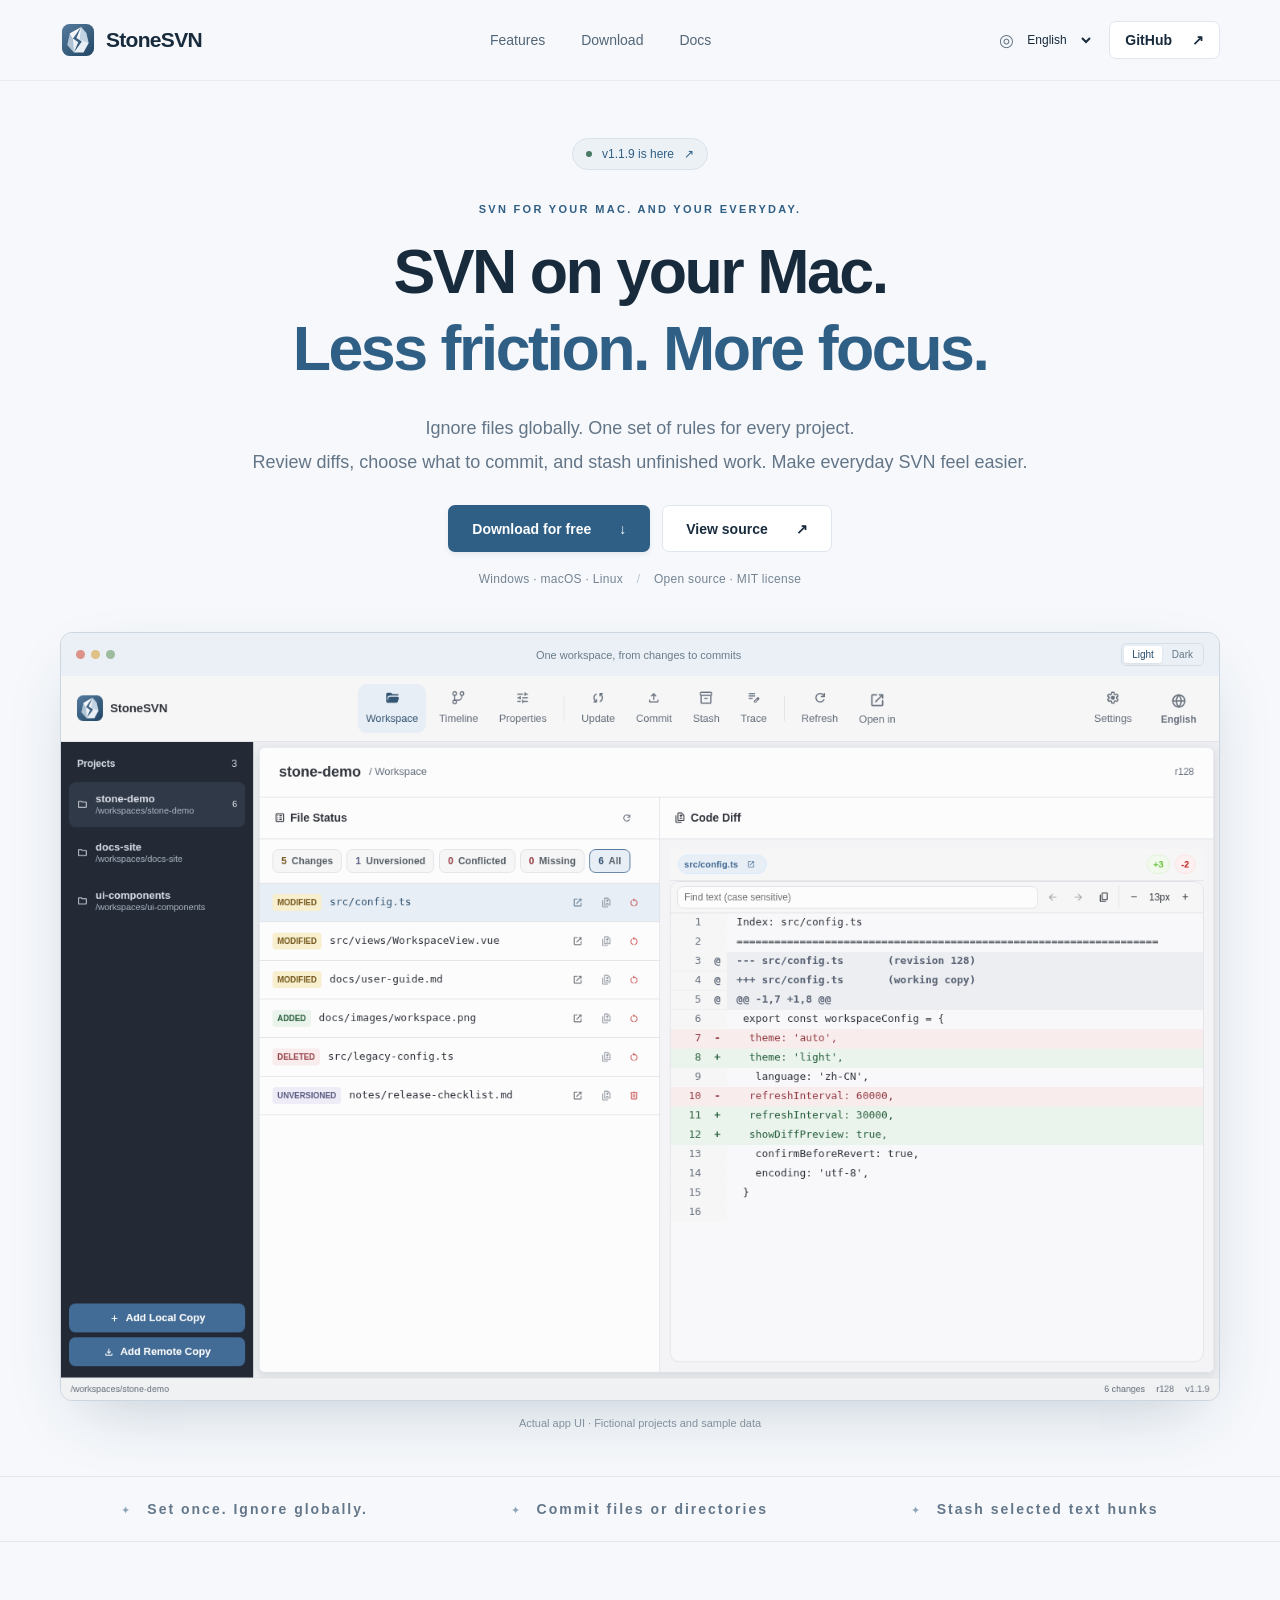
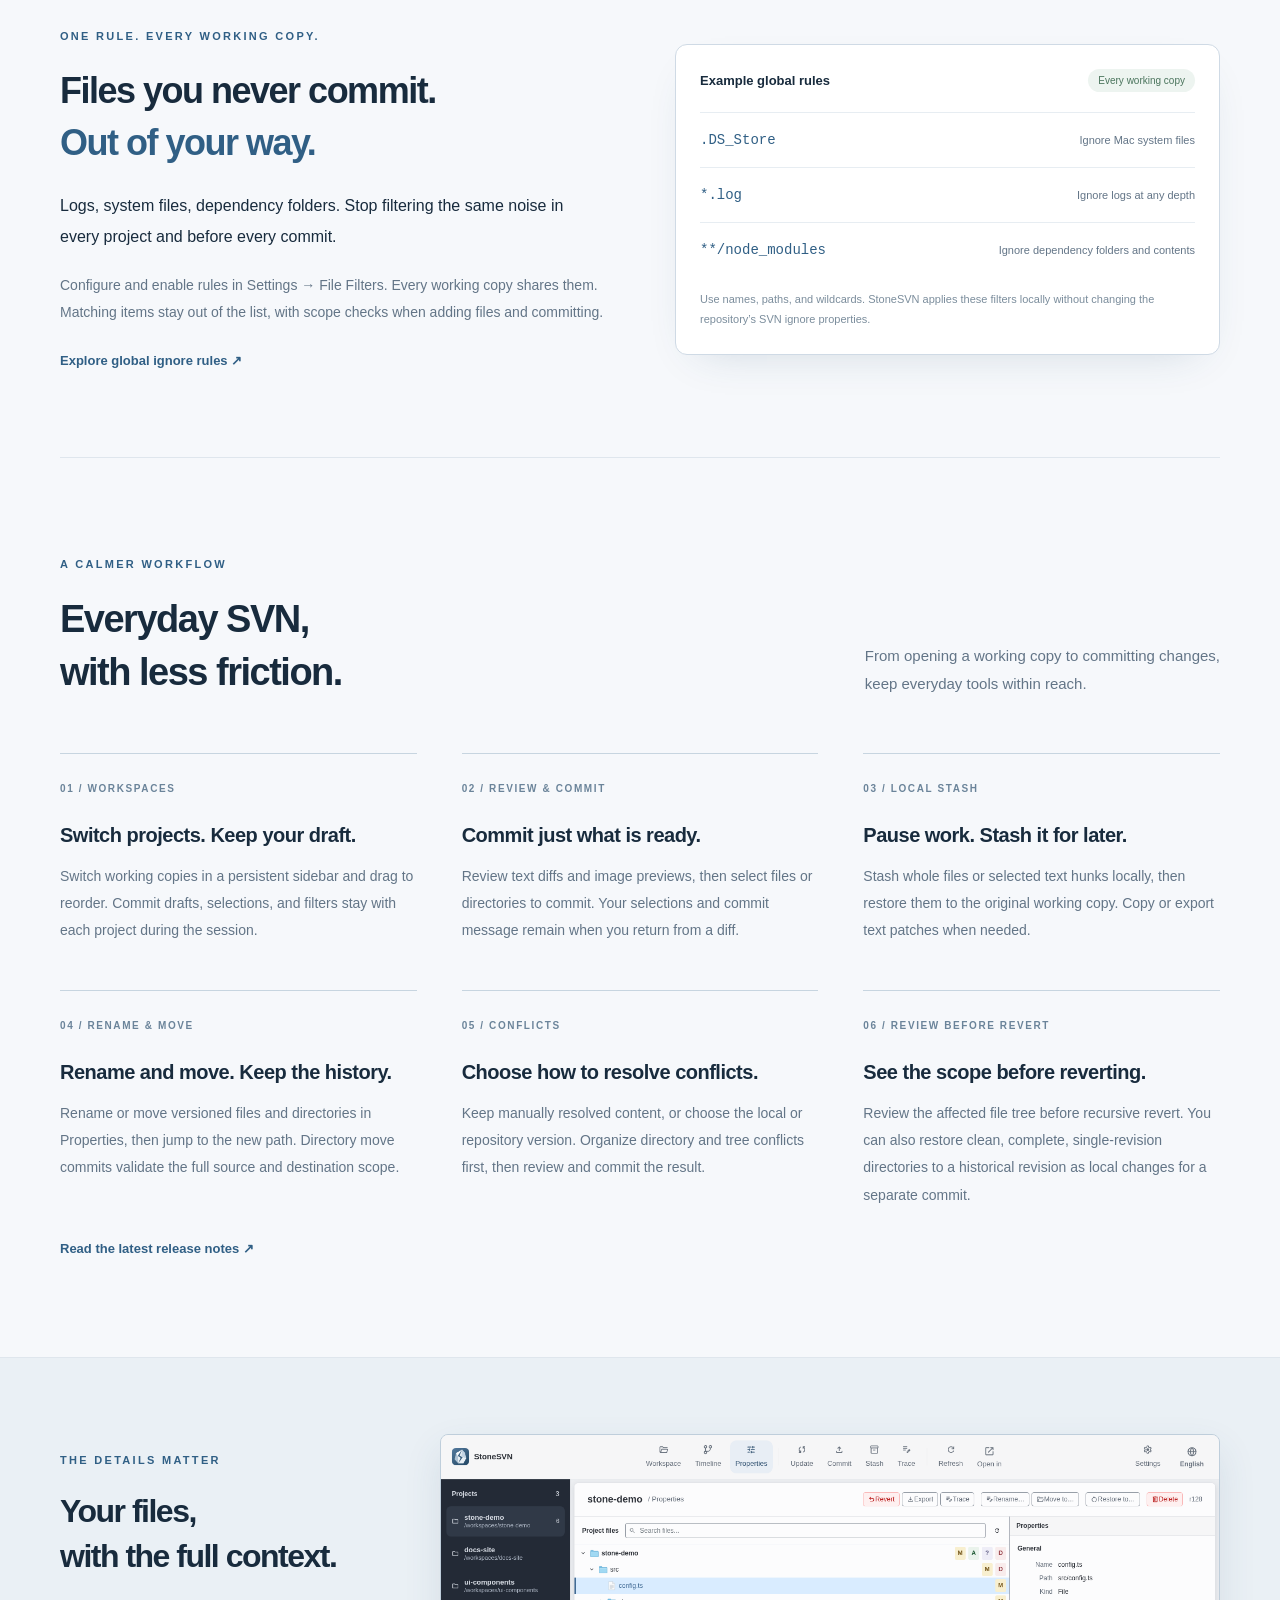
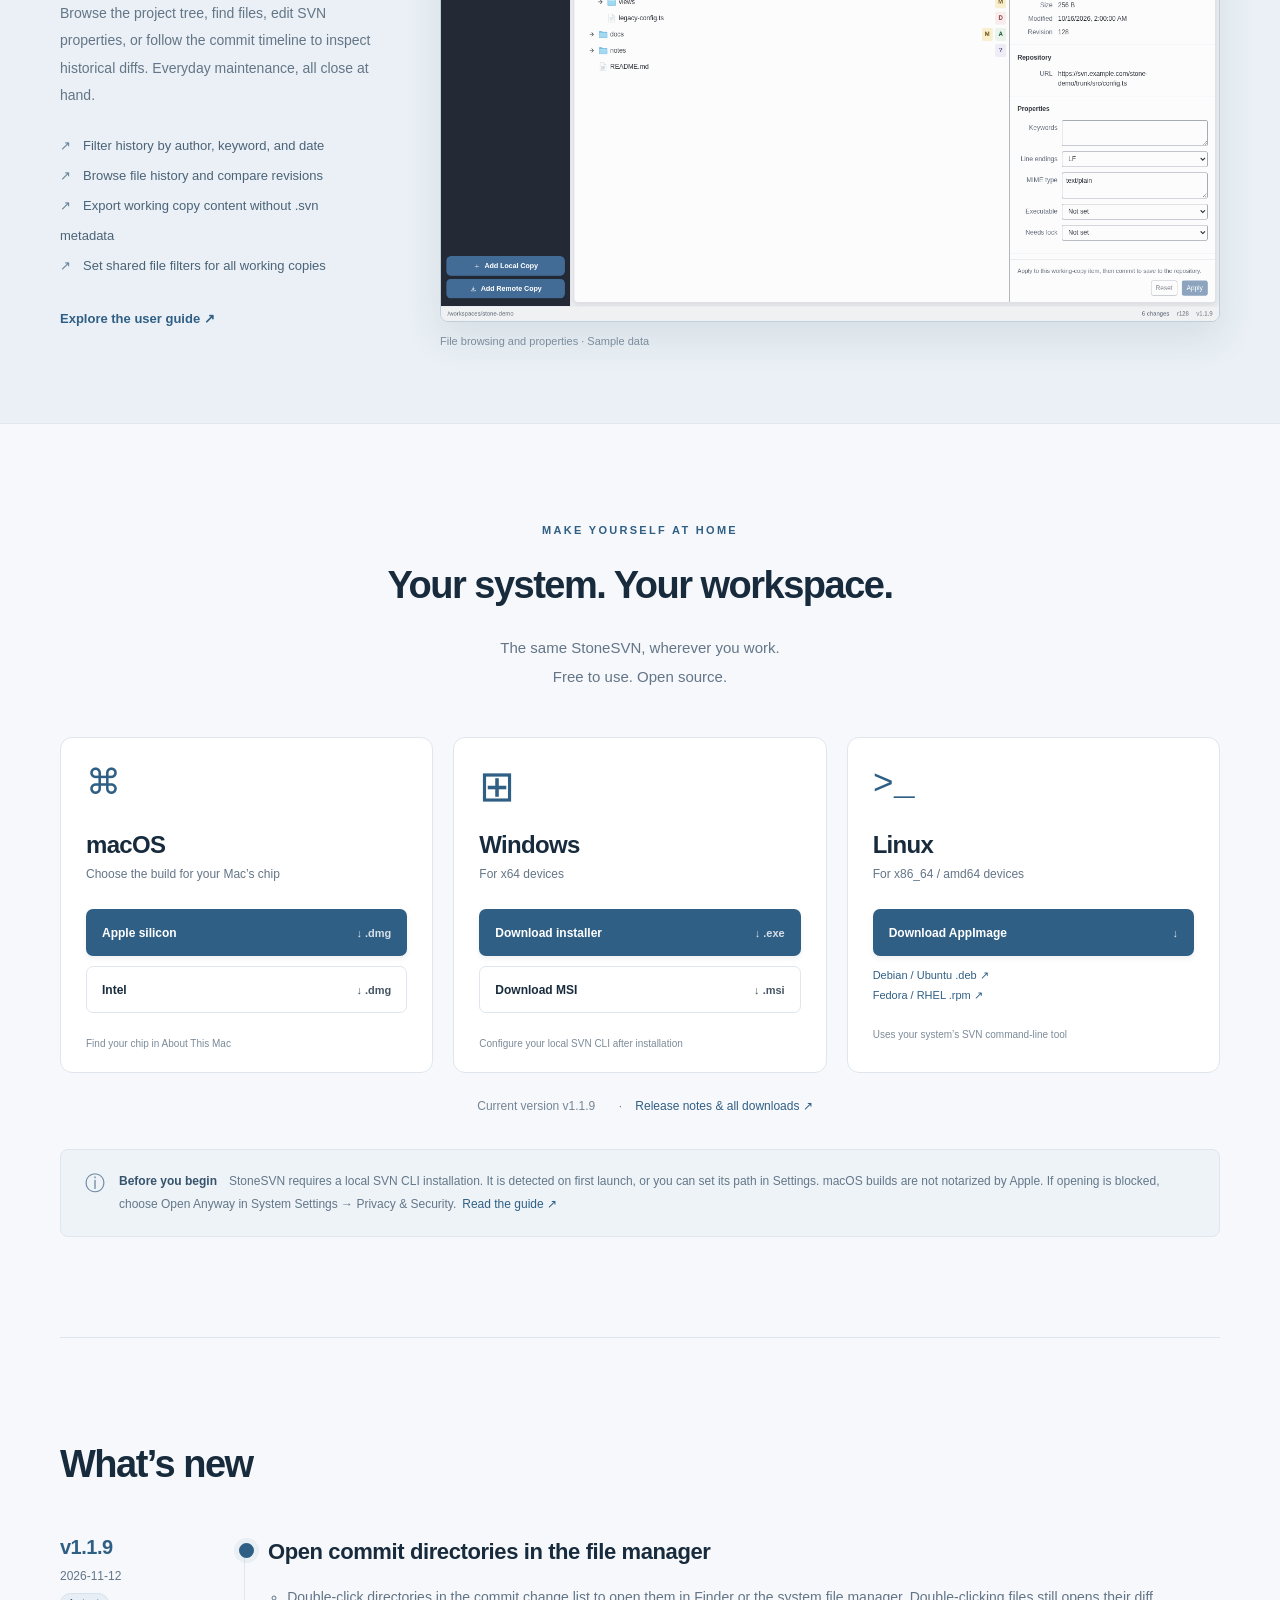
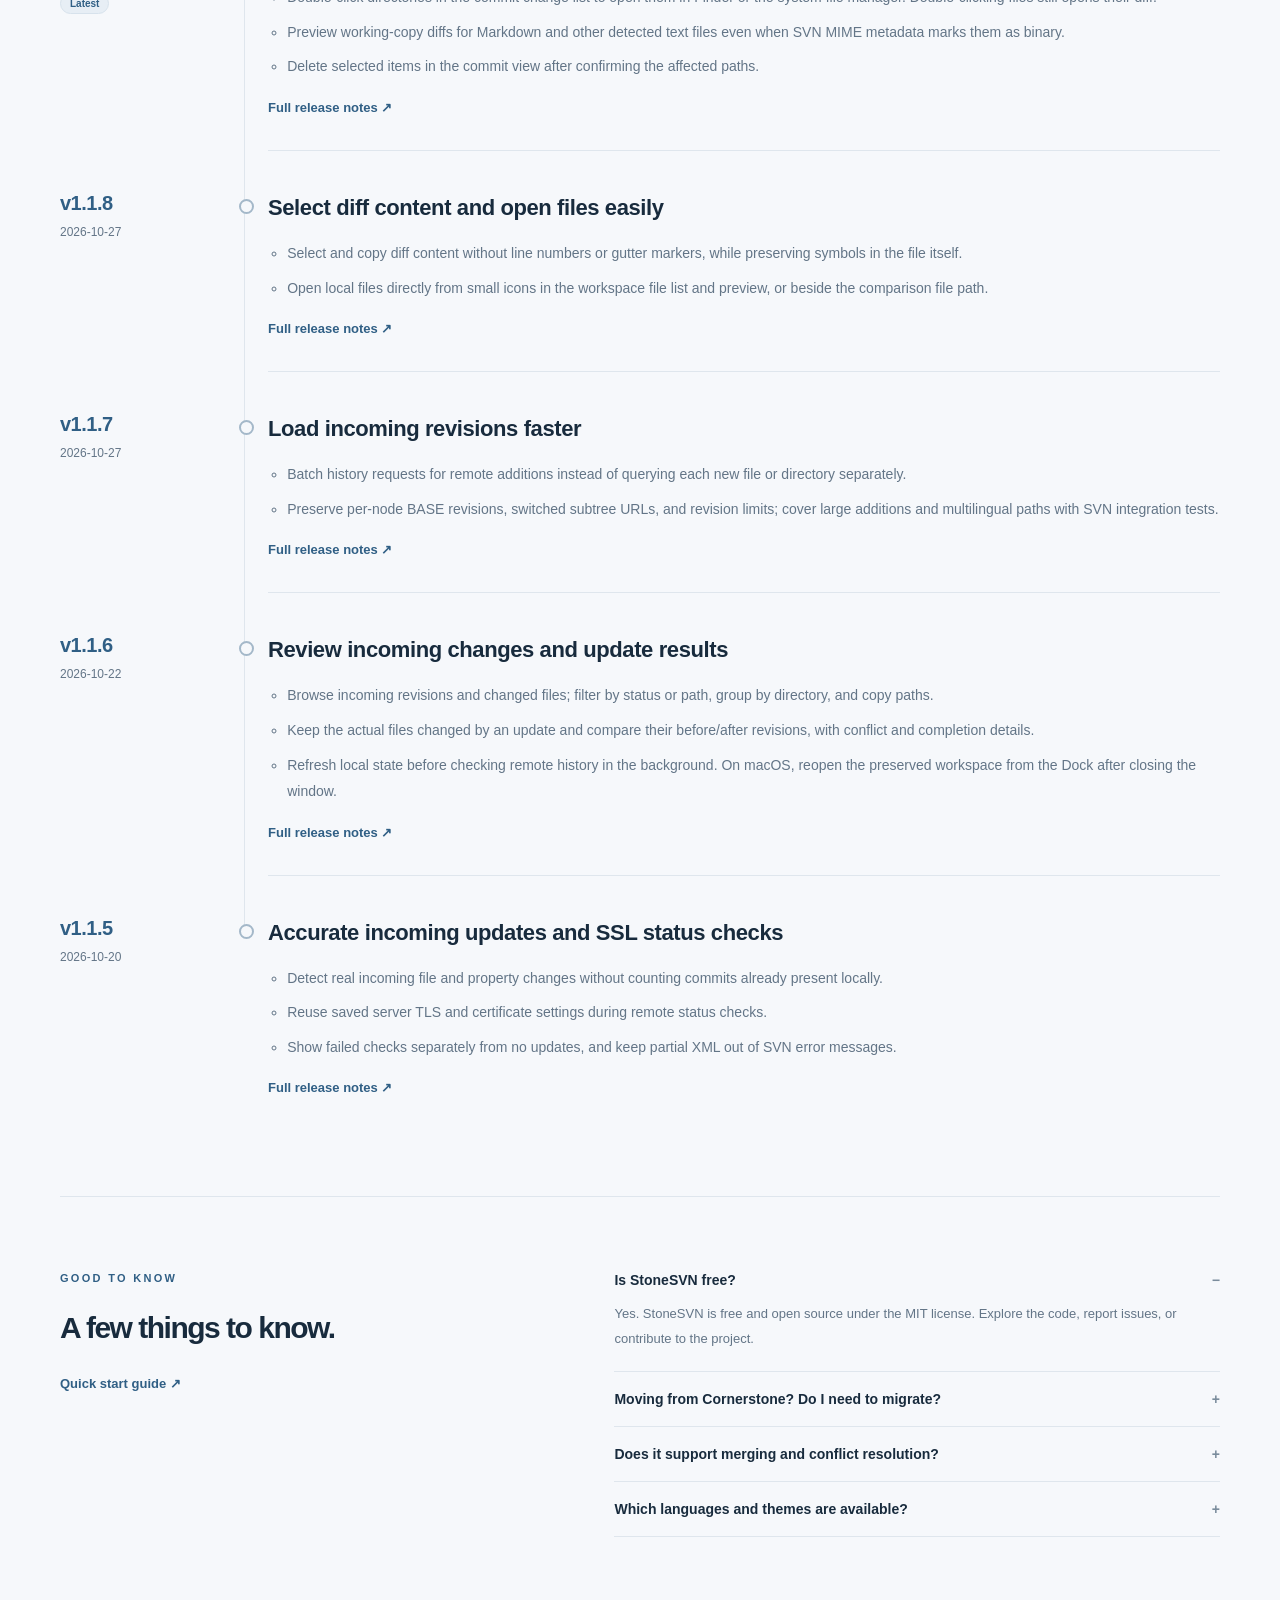
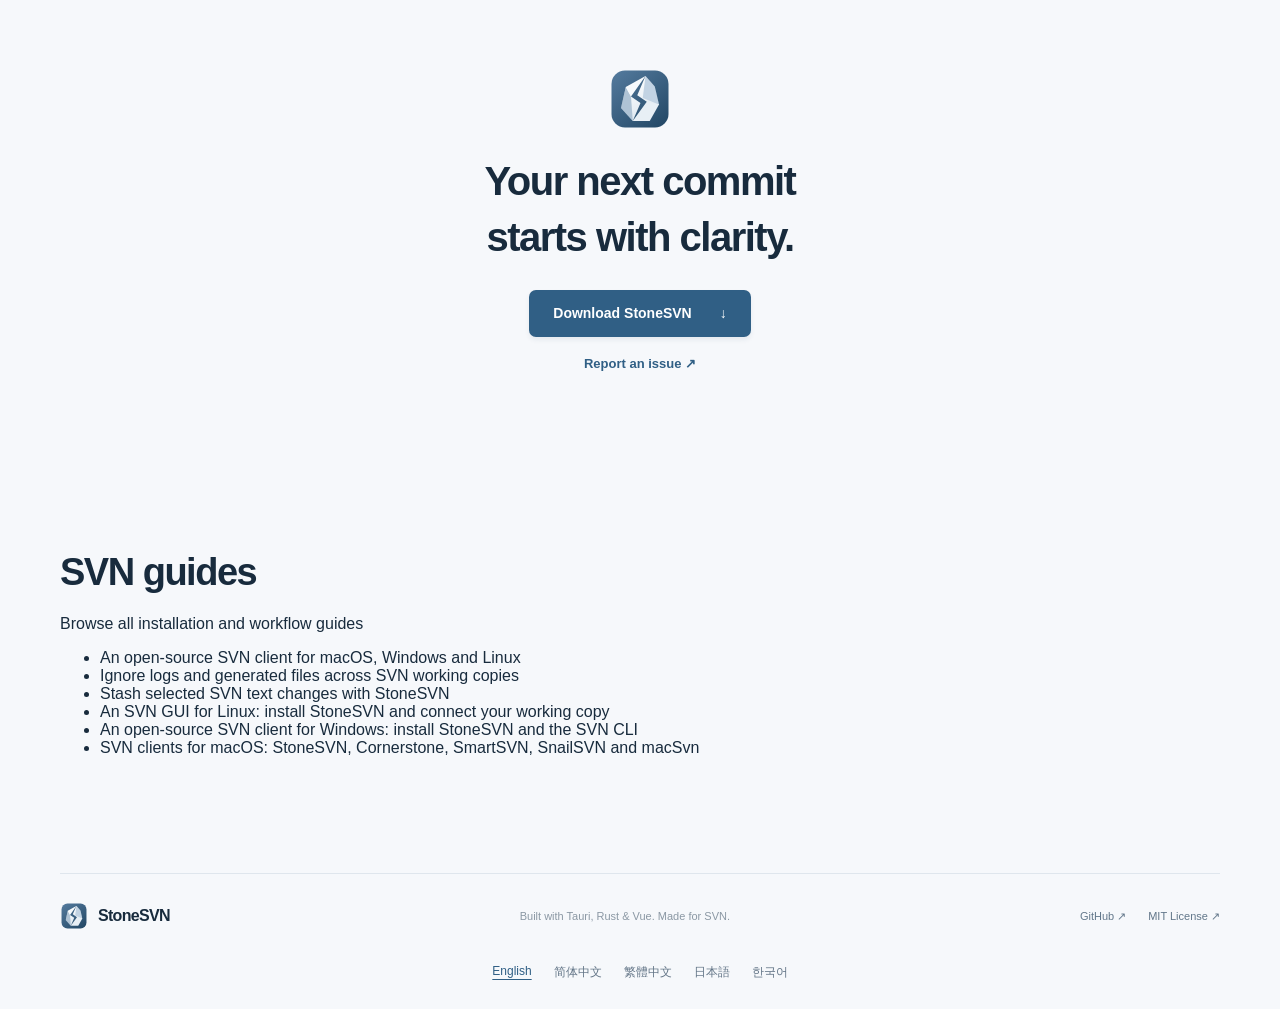
==== en/index.html @ fbe3829e "Sync v1.1.9 release notes and localized screenshots" ====
<!doctype html>
<html lang="en">
<head>
<meta name="msvalidate.01" content="617B01F468587422E25C1B739CE78AE4">
<meta name="google-site-verification" content="bcP2uG5483kM7h6wXrJl_gQ1n8JXrFKZnowoo6Uk9mM">
<meta charset="utf-8"><meta name="viewport" content="width=device-width,initial-scale=1">
<meta name="description" content="StoneSVN is a free, open-source SVN client for macOS, Windows and Linux. Ignore files globally, choose files or directories to commit, and stash selected text hunks.">
<meta name="theme-color" content="#f6f8fb"><meta property="og:title" content="StoneSVN · SVN for macOS with Global Ignore | Windows &amp; Linux"><meta property="og:description" content="StoneSVN is a free, open-source SVN client for macOS, Windows and Linux. Ignore files globally, choose files or directories to commit, and stash selected text hunks."><meta property="og:type" content="website">
<title>StoneSVN · SVN for macOS with Global Ignore | Windows &amp; Linux</title>
<link rel="icon" href="/assets/stone.svg" type="image/svg+xml"><link rel="stylesheet" href="/style.css"><script src="/script.js" defer></script><script src="/releases.js" defer></script>
<link rel="canonical" href="https://stonesvn.github.io/en/">
<link rel="alternate" hreflang="en" href="https://stonesvn.github.io/en/">
<link rel="alternate" hreflang="zh-CN" href="https://stonesvn.github.io/zh-CN/">
<link rel="alternate" hreflang="zh-TW" href="https://stonesvn.github.io/zh-TW/">
<link rel="alternate" hreflang="ja" href="https://stonesvn.github.io/ja/">
<link rel="alternate" hreflang="ko" href="https://stonesvn.github.io/ko/">
<link rel="alternate" hreflang="x-default" href="https://stonesvn.github.io/en/">
<meta property="og:url" content="https://stonesvn.github.io/en/">
<meta property="og:site_name" content="StoneSVN">
<meta property="og:locale" content="en_US">
<meta property="og:locale:alternate" content="zh_CN">
<meta property="og:locale:alternate" content="zh_TW">
<meta property="og:locale:alternate" content="ja_JP">
<meta property="og:locale:alternate" content="ko_KR">
<meta property="og:image" content="https://stonesvn.github.io/assets/screenshots/en-workspace-light.png?v=1c0901e732eacc525bfa793ed24c6bfe81cce4ba">
<meta property="og:image:width" content="1440">
<meta property="og:image:height" content="900">
<meta name="twitter:card" content="summary_large_image">
<meta name="twitter:title" content="StoneSVN · SVN for macOS with Global Ignore | Windows &amp; Linux">
<meta name="twitter:description" content="StoneSVN is a free, open-source SVN client for macOS, Windows and Linux. Ignore files globally, choose files or directories to commit, and stash selected text hunks.">
<meta name="twitter:image" content="https://stonesvn.github.io/assets/screenshots/en-workspace-light.png?v=1c0901e732eacc525bfa793ed24c6bfe81cce4ba">
<script type="application/ld+json">{"@context":"https://schema.org","@type":"SoftwareApplication","name":"StoneSVN","applicationCategory":"DeveloperApplication","operatingSystem":"Windows, macOS, Linux","inLanguage":"en","url":"https://stonesvn.github.io/en/","description":"StoneSVN is a free, open-source SVN client for macOS, Windows and Linux. Ignore files globally, choose files or directories to commit, and stash selected text hunks.","license":"https://opensource.org/license/mit","downloadUrl":"https://github.com/firzen/StoneSVN/releases/latest","image":"https://stonesvn.github.io/assets/screenshots/en-workspace-light.png?v=1c0901e732eacc525bfa793ed24c6bfe81cce4ba","softwareVersion":"1.1.9","datePublished":"2026-11-12T02:05:34Z","offers":{"@type":"Offer","price":"0","priceCurrency":"USD"}}</script>
</head>
<body>
<a class="skip" href="#main">Skip to content</a>
<header class="header"><div class="container nav"><a class="brand" href="#" aria-label="StoneSVN home"><img src="/assets/stone.svg" alt="" width="36" height="36">StoneSVN</a><nav aria-label="Main navigation"><a href="#features">Features</a><a href="#download">Download</a><a href="https://github.com/firzen/StoneSVN/blob/main/README.md">Docs</a></nav><div class="nav-actions"><label class="language-label"><span aria-hidden="true">◎</span><select id="language" aria-label="Language / 语言"><option value="en" selected>English</option><option value="zh-CN">简体中文</option><option value="zh-TW">繁體中文</option><option value="ja">日本語</option><option value="ko">한국어</option></select></label><a class="github" href="https://github.com/firzen/StoneSVN">GitHub <span aria-hidden="true">↗</span></a></div></div></header>
<main id="main">
<section class="hero container">
<a class="release" data-release-link href="https://github.com/firzen/StoneSVN/releases/tag/v1.1.9"><span class="dot"></span> <span data-release-label data-release-template="{version} is here">v1.1.9 is here</span> <span aria-hidden="true">↗</span></a>
<p class="eyebrow">SVN FOR YOUR MAC. AND YOUR EVERYDAY.</p>
<h1>SVN on your Mac.<br><span>Less friction. More focus.</span></h1>
<p class="intro">Ignore files globally. One set of rules for every project.<br>Review diffs, choose what to commit, and stash unfinished work. Make everyday SVN feel easier.</p>
<div class="hero-actions"><a class="button primary" href="#download">Download for free <span aria-hidden="true">↓</span></a><a class="button secondary" href="https://github.com/firzen/StoneSVN">View source <span aria-hidden="true">↗</span></a></div>
<p class="platform-note">Windows · macOS · Linux <span> / </span> Open source · MIT license</p>
<div class="product"><div class="product-bar"><span class="window-dots" aria-hidden="true"><i></i><i></i><i></i></span><span>One workspace, from changes to commits</span><div class="theme-switch" role="group" aria-label="Screenshot theme"><button type="button" data-theme="light" aria-pressed="true">Light</button><button type="button" data-theme="dark" aria-pressed="false">Dark</button></div></div><img id="workspace" data-release="1c0901e732eacc525bfa793ed24c6bfe81cce4ba" src="/assets/screenshots/en-workspace-light.png?v=1c0901e732eacc525bfa793ed24c6bfe81cce4ba" width="1440" height="900" alt="StoneSVN workspace: projects on the left, changed files in the center, and text diffs on the right" fetchpriority="high"></div>
<p class="caption">Actual app UI · Fictional projects and sample data</p>
</section>
<div class="principles"><div class="container"><span>Set once. Ignore globally.</span><span>Commit files or directories</span><span>Stash selected text hunks</span></div></div>
<section class="ignore-section container" id="features"><div class="ignore-copy"><p class="eyebrow">ONE RULE. EVERY WORKING COPY.</p><h2>Files you never commit.<br><span>Out of your way.</span></h2><p class="ignore-intro">Logs, system files, dependency folders. Stop filtering the same noise in every project and before every commit.</p><p>Configure and enable rules in Settings → File Filters. Every working copy shares them. Matching items stay out of the list, with scope checks when adding files and committing.</p><a class="text-link" href="https://github.com/firzen/StoneSVN/blob/main/README.md#global-ignore-rules">Explore global ignore rules ↗</a></div><div class="ignore-example"><div class="rule-header"><span>Example global rules</span><span class="rule-badge">Every working copy</span></div><div class="rule-row"><code>.DS_Store</code><span>Ignore Mac system files</span></div><div class="rule-row"><code>*.log</code><span>Ignore logs at any depth</span></div><div class="rule-row"><code>**/node_modules</code><span>Ignore dependency folders and contents</span></div><p class="rule-footnote">Use names, paths, and wildcards. StoneSVN applies these filters locally without changing the repository’s SVN ignore properties.</p></div></section>
<section class="section container" id="workflow"><div class="section-heading"><p class="eyebrow">A CALMER WORKFLOW</p><h2>Everyday SVN,<br>with less friction.</h2><p>From opening a working copy to committing changes,<br>keep everyday tools within reach.</p></div>
<div class="features"><article><span class="feature-num">01 / WORKSPACES</span><h3>Switch projects. Keep your draft.</h3><p>Switch working copies in a persistent sidebar and drag to reorder. Commit drafts, selections, and filters stay with each project during the session.</p></article><article><span class="feature-num">02 / REVIEW & COMMIT</span><h3>Commit just what is ready.</h3><p>Review text diffs and image previews, then select files or directories to commit. Your selections and commit message remain when you return from a diff.</p></article><article><span class="feature-num">03 / LOCAL STASH</span><h3>Pause work. Stash it for later.</h3><p>Stash whole files or selected text hunks locally, then restore them to the original working copy. Copy or export text patches when needed.</p></article><article><span class="feature-num">04 / RENAME & MOVE</span><h3>Rename and move. Keep the history.</h3><p>Rename or move versioned files and directories in Properties, then jump to the new path. Directory move commits validate the full source and destination scope.</p></article><article><span class="feature-num">05 / CONFLICTS</span><h3>Choose how to resolve conflicts.</h3><p>Keep manually resolved content, or choose the local or repository version. Organize directory and tree conflicts first, then review and commit the result.</p></article><article><span class="feature-num">06 / REVIEW BEFORE REVERT</span><h3>See the scope before reverting.</h3><p>Review the affected file tree before recursive revert. You can also restore clean, complete, single-revision directories to a historical revision as local changes for a separate commit.</p></article></div><p class="maintenance-note"><a class="text-link" data-release-link href="https://github.com/firzen/StoneSVN/releases/tag/v1.1.9">Read the latest release notes ↗</a></p>
</section>
<section class="detail-wrap"><div class="container detail"><div><p class="eyebrow">THE DETAILS MATTER</p><h2>Your files,<br>with the full context.</h2><p>Browse the project tree, find files, edit SVN properties, or follow the commit timeline to inspect historical diffs. Everyday maintenance, all close at hand.</p><ul><li>Filter history by author, keyword, and date</li><li>Browse file history and compare revisions</li><li>Export working copy content without .svn metadata</li><li>Set shared file filters for all working copies</li></ul><a class="text-link" href="https://github.com/firzen/StoneSVN/blob/main/docs/user-guide.md">Explore the user guide <span aria-hidden="true">↗</span></a></div><figure><img src="/assets/screenshots/en-properties.png?v=1c0901e732eacc525bfa793ed24c6bfe81cce4ba" alt="StoneSVN properties view with file tree, file information, and SVN property editing" width="1440" height="900" loading="lazy"><figcaption>File browsing and properties · Sample data</figcaption></figure></div></section>
<section class="section container downloads" id="download"><div class="section-heading centered"><p class="eyebrow">MAKE YOURSELF AT HOME</p><h2>Your system. Your workspace.</h2><p>The same StoneSVN, wherever you work.<br>Free to use. Open source.</p></div><div class="download-grid">
<article class="download-card"><div class="os-icon" aria-hidden="true">⌘</div><h3>macOS</h3><p>Choose the build for your Mac’s chip</p><a class="button primary" data-release-asset="mac-arm" href="https://github.com/firzen/StoneSVN/releases/latest">Apple silicon <span>↓ .dmg</span></a><a class="button secondary" data-release-asset="mac-intel" href="https://github.com/firzen/StoneSVN/releases/latest">Intel <span>↓ .dmg</span></a><small>Find your chip in About This Mac</small></article>
<article class="download-card"><div class="os-icon windows" aria-hidden="true">⊞</div><h3>Windows</h3><p>For x64 devices</p><a class="button primary" data-release-asset="windows-exe" href="https://github.com/firzen/StoneSVN/releases/latest">Download installer <span>↓ .exe</span></a><a class="button secondary" data-release-asset="windows-msi" href="https://github.com/firzen/StoneSVN/releases/latest">Download MSI <span>↓ .msi</span></a><small>Configure your local SVN CLI after installation</small></article>
<article class="download-card"><div class="os-icon" aria-hidden="true">&gt;_</div><h3>Linux</h3><p>For x86_64 / amd64 devices</p><a class="button primary" data-release-asset="linux-appimage" href="https://github.com/firzen/StoneSVN/releases/latest">Download AppImage <span>↓</span></a><div class="linux-links"><a data-release-asset="linux-deb" href="https://github.com/firzen/StoneSVN/releases/latest">Debian / Ubuntu .deb ↗</a><a data-release-asset="linux-rpm" href="https://github.com/firzen/StoneSVN/releases/latest">Fedora / RHEL .rpm ↗</a></div><small>Uses your system’s SVN command-line tool</small></article></div>
<p class="release-note"><span data-release-label data-release-template="Current version {version}">Current version v1.1.9</span> <span>·</span> <a data-release-link href="https://github.com/firzen/StoneSVN/releases/tag/v1.1.9">Release notes &amp; all downloads ↗</a></p>
<div class="install-note"><span aria-hidden="true">ⓘ</span><p><strong>Before you begin</strong>　StoneSVN requires a local SVN CLI installation. It is detected on first launch, or you can set its path in Settings. macOS builds are not notarized by Apple. If opening is blocked, choose Open Anyway in System Settings → Privacy &amp; Security.<a href="https://github.com/firzen/StoneSVN/blob/main/docs/macos-distribution.md">Read the guide ↗</a></p></div></section>
<section class="section container release-history" id="release-notes" aria-labelledby="release-heading"><h2 id="release-heading">What’s new</h2><ol class="release-timeline" role="list"><li class="release-entry is-latest"><div class="release-meta"><a class="release-version" href="https://github.com/firzen/StoneSVN/releases/tag/v1.1.9">v1.1.9</a><time datetime="2026-11-12T02:05:34Z">2026-11-12</time><span class="release-latest">Latest</span></div><article class="release-content" aria-labelledby="release-v1.1.9"><h3 id="release-v1.1.9">Open commit directories in the file manager</h3><ul><li>Double-click directories in the commit change list to open them in Finder or the system file manager. Double-clicking files still opens their diff.</li><li>Preview working-copy diffs for Markdown and other detected text files even when SVN MIME metadata marks them as binary.</li><li>Delete selected items in the commit view after confirming the affected paths.</li></ul><a class="text-link" href="https://github.com/firzen/StoneSVN/releases/tag/v1.1.9">Full release notes ↗</a></article></li><li class="release-entry"><div class="release-meta"><a class="release-version" href="https://github.com/firzen/StoneSVN/releases/tag/v1.1.8">v1.1.8</a><time datetime="2026-10-27T03:00:04Z">2026-10-27</time></div><article class="release-content" aria-labelledby="release-v1.1.8"><h3 id="release-v1.1.8">Select diff content and open files easily</h3><ul><li>Select and copy diff content without line numbers or gutter markers, while preserving symbols in the file itself.</li><li>Open local files directly from small icons in the workspace file list and preview, or beside the comparison file path.</li></ul><a class="text-link" href="https://github.com/firzen/StoneSVN/releases/tag/v1.1.8">Full release notes ↗</a></article></li><li class="release-entry"><div class="release-meta"><a class="release-version" href="https://github.com/firzen/StoneSVN/releases/tag/v1.1.7">v1.1.7</a><time datetime="2026-10-27T01:45:45Z">2026-10-27</time></div><article class="release-content" aria-labelledby="release-v1.1.7"><h3 id="release-v1.1.7">Load incoming revisions faster</h3><ul><li>Batch history requests for remote additions instead of querying each new file or directory separately.</li><li>Preserve per-node BASE revisions, switched subtree URLs, and revision limits; cover large additions and multilingual paths with SVN integration tests.</li></ul><a class="text-link" href="https://github.com/firzen/StoneSVN/releases/tag/v1.1.7">Full release notes ↗</a></article></li><li class="release-entry"><div class="release-meta"><a class="release-version" href="https://github.com/firzen/StoneSVN/releases/tag/v1.1.6">v1.1.6</a><time datetime="2026-10-22T07:34:22Z">2026-10-22</time></div><article class="release-content" aria-labelledby="release-v1.1.6"><h3 id="release-v1.1.6">Review incoming changes and update results</h3><ul><li>Browse incoming revisions and changed files; filter by status or path, group by directory, and copy paths.</li><li>Keep the actual files changed by an update and compare their before/after revisions, with conflict and completion details.</li><li>Refresh local state before checking remote history in the background. On macOS, reopen the preserved workspace from the Dock after closing the window.</li></ul><a class="text-link" href="https://github.com/firzen/StoneSVN/releases/tag/v1.1.6">Full release notes ↗</a></article></li><li class="release-entry"><div class="release-meta"><a class="release-version" href="https://github.com/firzen/StoneSVN/releases/tag/v1.1.5">v1.1.5</a><time datetime="2026-10-20T12:24:00Z">2026-10-20</time></div><article class="release-content" aria-labelledby="release-v1.1.5"><h3 id="release-v1.1.5">Accurate incoming updates and SSL status checks</h3><ul><li>Detect real incoming file and property changes without counting commits already present locally.</li><li>Reuse saved server TLS and certificate settings during remote status checks.</li><li>Show failed checks separately from no updates, and keep partial XML out of SVN error messages.</li></ul><a class="text-link" href="https://github.com/firzen/StoneSVN/releases/tag/v1.1.5">Full release notes ↗</a></article></li></ol></section><section class="faq-section container"><div><p class="eyebrow">GOOD TO KNOW</p><h2>A few things to know.</h2><a class="text-link" href="https://github.com/firzen/StoneSVN/blob/main/QUICKSTART.md">Quick start guide ↗</a></div><div class="faq"><details open><summary>Is StoneSVN free?</summary><p>Yes. StoneSVN is free and open source under the MIT license. Explore the code, report issues, or contribute to the project.</p></details><details><summary>Moving from Cornerstone? Do I need to migrate?</summary><p>No. StoneSVN uses your local SVN CLI to open existing working copies or check out remote repositories. Start with the quick start guide if you are new to the app.</p></details><details><summary>Does it support merging and conflict resolution?</summary><p>Conflict actions support manually resolved content or the local/repository version. Organize directory and tree conflicts before marking them resolved. General Merge, Switch, and line-by-line Blame interfaces are still unavailable.</p></details><details><summary>Which languages and themes are available?</summary><p>The app supports Simplified Chinese, Traditional Chinese, English, Japanese, and Korean, with light and dark themes available in Settings.</p></details></div></section>
<section class="closing container"><img src="/assets/stone.svg" alt="" width="64" height="64"><h2>Your next commit<br>starts with clarity.</h2><a class="button primary" href="#download">Download StoneSVN <span aria-hidden="true">↓</span></a><a class="text-link" href="https://github.com/firzen/StoneSVN/issues">Report an issue ↗</a></section>
<section class="section container" id="guides"><h2>SVN guides</h2><p><a href="/en/guides/">Browse all installation and workflow guides</a></p><ul><li><a href="/en/guides/svn-client-macos/">An open-source SVN client for macOS, Windows and Linux</a></li><li><a href="/en/guides/svn-global-ignore/">Ignore logs and generated files across SVN working copies</a></li><li><a href="/en/guides/svn-stash-selected-hunks/">Stash selected SVN text changes with StoneSVN</a></li><li><a href="/en/guides/svn-client-linux/">An SVN GUI for Linux: install StoneSVN and connect your working copy</a></li><li><a href="/en/guides/svn-client-windows/">An open-source SVN client for Windows: install StoneSVN and the SVN CLI</a></li><li><a href="/en/guides/svn-clients-macos-compared/">SVN clients for macOS: StoneSVN, Cornerstone, SmartSVN, SnailSVN and macSvn</a></li></ul></section></main>
<footer class="container footer"><a class="brand" href="#"><img src="/assets/stone.svg" alt="" width="28" height="28">StoneSVN</a><span>Built with Tauri, Rust & Vue. Made for SVN.</span><div><a href="https://github.com/firzen/StoneSVN">GitHub ↗</a><a href="https://github.com/firzen/StoneSVN/blob/main/LICENSE">MIT License ↗</a></div></footer><nav class="language-links container" aria-label="Languages"><a href="/en/" lang="en" hreflang="en" aria-current="page">English</a><a href="/zh-CN/" lang="zh-CN" hreflang="zh-CN">简体中文</a><a href="/zh-TW/" lang="zh-TW" hreflang="zh-TW">繁體中文</a><a href="/ja/" lang="ja" hreflang="ja">日本語</a><a href="/ko/" lang="ko" hreflang="ko">한국어</a></nav>
</body></html>
---- style.css ----
:root{--ink:#182b3d;--muted:#637587;--blue:#305f85;--line:#dfe6ed;--paper:#f6f8fb;--white:#fff}*{box-sizing:border-box}html{scroll-behavior:smooth;scroll-padding-top:88px}body{margin:0;background:var(--paper);color:var(--ink);font-family:Inter,-apple-system,BlinkMacSystemFont,"Segoe UI","PingFang SC","Microsoft YaHei",sans-serif;-webkit-font-smoothing:antialiased}a{color:inherit;text-decoration:none}button{font:inherit}a,button,summary{-webkit-tap-highlight-color:transparent}a:focus-visible,button:focus-visible,summary:focus-visible{outline:3px solid #5996c9;outline-offset:5px}img{display:block;max-width:100%;height:auto}.container{width:min(1160px,calc(100% - 80px));margin:auto}.header{position:sticky;top:0;z-index:10;background:#f6f8fbeb;backdrop-filter:blur(16px);border-bottom:1px solid #dfe6ed99}.nav{height:80px;display:flex;align-items:center;justify-content:space-between}.brand{display:flex;align-items:center;gap:10px;font-size:21px;font-weight:750;letter-spacing:-.7px}.nav nav{display:flex;gap:36px;font-size:14px;color:#536678}.nav nav a:hover,.text-link:hover,.footer a:hover{color:#2c77af}.github{font-size:14px;font-weight:600;display:flex;gap:20px;border:1px solid var(--line);border-radius:7px;padding:10px 15px;background:#fff}.hero{text-align:center;padding-top:57px}.release{display:inline-flex;align-items:center;gap:10px;border:1px solid #d8e2eb;border-radius:30px;padding:8px 13px;font-size:12px;color:var(--blue);background:#ecf1f6}.dot{width:6px;height:6px;border-radius:50%;background:#497b65}.eyebrow{font-size:11px;font-weight:650;letter-spacing:2.3px;color:var(--blue);margin:0 0 23px}.hero .eyebrow{margin-top:33px;margin-bottom:18px}h1{font-size:clamp(46px,5.5vw,76px);font-weight:750;line-height:1.22;letter-spacing:-3px;margin:0}h1 span{color:var(--blue)}.intro{font-size:18px;line-height:1.9;color:var(--muted);margin:25px 0 26px}.hero-actions{display:flex;justify-content:center;gap:12px}.button{min-height:47px;border:1px solid transparent;display:inline-flex;align-items:center;justify-content:center;gap:28px;padding:12px 23px;border-radius:7px;font-size:14px;font-weight:600;transition:background .18s,transform .18s}.button:hover{transform:translateY(-2px)}.primary{background:var(--blue);color:white;box-shadow:0 3px 5px #183c5312}.primary:hover{background:#244d6d}.secondary{background:white;border-color:var(--line)}.secondary:hover{background:#edf2f7}.platform-note{font-size:12px;letter-spacing:.3px;color:#758493;margin:20px 0 46px}.platform-note span{color:#b9c5cf;margin:0 10px}.product{border:1px solid #cbd6e0;border-radius:12px;overflow:hidden;box-shadow:0 25px 65px -25px #25496747;text-align:left;background:#e8edf2}.product-bar{height:43px;background:#eaf0f5;display:flex;align-items:center;justify-content:space-between;padding:0 15px;font-size:11px;color:#6b7b89}.window-dots{display:flex;gap:6px;width:80px}.window-dots i{width:9px;height:9px;background:#c4ced7;border-radius:50%}.window-dots i:first-child{background:#dd9389}.window-dots i:nth-child(2){background:#dfc087}.window-dots i:nth-child(3){background:#9dbb9e}.theme-switch{display:flex;padding:2px;border:1px solid #d4dee7;border-radius:5px;gap:2px}.theme-switch button{border:0;background:transparent;font-size:10px;color:#667787;padding:3px 8px;border-radius:3px;cursor:pointer}.theme-switch button[aria-pressed=true]{background:#fff;color:#284d6c;box-shadow:0 1px 3px #20374d18}.caption{font-size:11px;color:#83909d;margin:16px 0 47px}.principles{border-block:1px solid var(--line)}.principles>div{display:flex;justify-content:space-around;gap:20px;padding-block:24px;font-size:14px;font-weight:550;letter-spacing:2px;color:#64778a}.principles span::before{content:'✦';font-size:11px;margin-right:15px;color:#8da5b9}.section{padding-block:100px}.section-heading h2,h2{font-size:38px;line-height:1.4;letter-spacing:-1.5px;margin:0;font-weight:700}.section-heading{position:relative}.section-heading>p:last-child{color:var(--muted);font-size:15px;line-height:1.9;position:absolute;right:0;bottom:0;margin:0}.features{display:grid;grid-template-columns:repeat(3,1fr);gap:45px;margin-top:54px}.features article{border-top:1px solid #c7d5e0;padding-top:24px}.feature-num{font-size:10px;font-weight:650;letter-spacing:1.6px;color:#6b849a}.features h3{font-size:21px;letter-spacing:-.5px;margin:24px 0 13px}.features p{font-size:14px;line-height:1.95;color:var(--muted);margin:0}.detail-wrap{background:#eaf0f5;border-block:1px solid var(--line);overflow:hidden}.detail{padding-block:76px;display:grid;grid-template-columns:1fr 1.35fr;gap:68px;align-items:center}.detail h2{font-size:34px}.detail p:not(.eyebrow){font-size:14px;line-height:1.95;color:var(--muted);max-width:360px;margin:21px 0}.detail ul{list-style:none;padding:0;margin:22px 0 28px;line-height:2.3;font-size:13px;color:#4b6378}.detail li::before{content:'↗';color:#64829a;margin-right:12px}.text-link{color:var(--blue);font-size:13px;font-weight:600}.detail figure{margin:0;width:780px}.detail figure img{border:1px solid #bfcedb;border-radius:8px;box-shadow:0 16px 38px #2c506a1c}.detail figcaption{font-size:11px;color:#7b8c9c;margin-top:13px}.centered{text-align:center}.centered>p:last-child{position:static;margin-top:22px}.download-grid{display:grid;grid-template-columns:repeat(3,1fr);gap:20px;margin-top:46px}.download-card{padding:30px 25px 23px;background:#fff;border:1px solid var(--line);border-radius:12px}.os-icon{font-size:35px;line-height:1;height:45px;color:var(--blue);font-family:ui-monospace,monospace}.windows{font-size:43px}.download-card h3{font-size:24px;margin:18px 0 8px;letter-spacing:-.7px}.download-card p{font-size:12px;color:var(--muted);margin:0 0 28px}.download-card .button{width:100%;justify-content:space-between;padding-inline:15px;margin-bottom:10px;font-size:12px;gap:8px}.download-card .button span{font-size:11px;opacity:.8}.download-card small{display:block;font-size:10px;color:#7c8b98;margin-top:15px}.linux-links{min-height:48px;font-size:11px;line-height:1.8;display:flex;flex-direction:column;color:var(--blue)}.linux-links a:hover{text-decoration:underline}.release-note{text-align:center;color:#748696;font-size:12px;margin:26px 0 36px}.release-note span{margin:0 10px}.release-note a{color:var(--blue)}.install-note{display:flex;gap:14px;padding:20px 24px;border:1px solid var(--line);border-radius:8px;background:#eef3f7}.install-note>span{font-size:20px;color:#6986a1}.install-note p{margin:0;font-size:12px;line-height:1.9;color:#63778a}.install-note strong{color:#36536d}.install-note a{color:var(--blue);white-space:nowrap;margin-left:6px}.faq-section{border-top:1px solid var(--line);padding-block:75px;display:grid;grid-template-columns:1fr 1.25fr;gap:70px}.faq-section h2{font-size:30px;margin-bottom:25px}.faq details{border-bottom:1px solid var(--line);padding:19px 0}.faq details:first-child{padding-top:0}.faq summary{font-size:14px;font-weight:600;cursor:pointer;list-style:none;display:flex;justify-content:space-between;gap:20px}.faq summary::-webkit-details-marker{display:none}.faq summary::after{content:'+';color:#7a8c9c}.faq details[open] summary::after{content:'−'}.faq p{font-size:13px;line-height:1.9;color:var(--muted);margin:14px 24px 0 0}.closing{padding-block:55px 75px;text-align:center}.closing>img{margin:auto auto 22px}.closing h2{font-size:40px;margin-bottom:25px}.closing .text-link{display:block;margin-top:19px}.footer{padding-block:28px;border-top:1px solid var(--line);display:flex;align-items:center;justify-content:space-between;gap:20px}.footer .brand{font-size:16px}.footer>span{font-size:11px;color:#8b98a4}.footer>div{display:flex;gap:22px;font-size:11px;color:#62778a}.skip{position:fixed;top:-100px;left:12px;z-index:100;background:white;padding:12px}.skip:focus{top:12px}@media(min-width:1600px){.hero{padding-top:72px}}@media(max-width:900px){.container{width:calc(100% - 48px)}.features{gap:24px}.features h3{font-size:18px}.detail{gap:30px;grid-template-columns:1fr 1fr}.detail figure{width:650px}.download-card{padding:24px 18px}.faq-section{gap:30px}.footer>span{display:none}}@media(max-width:640px){html{scroll-padding-top:80px}.container{width:calc(100% - 36px)}.nav{height:68px}.brand{font-size:19px;gap:6px}.nav .brand img{width:30px}.nav nav{gap:18px;font-size:12px}.nav nav a:last-child{display:none}.github{padding:7px 10px;font-size:12px;gap:9px}.hero{padding-top:36px}.hero .eyebrow{font-size:9px;margin-top:28px}h1{font-size:47px;letter-spacing:-2px}.intro{font-size:14px;line-height:1.95;margin-block:22px}.button{font-size:12px;padding:11px 18px;gap:17px}.platform-note{font-size:10px;margin-bottom:31px}.platform-note span{margin-inline:4px}.product{border-radius:7px}.product-bar{height:35px;padding-inline:9px;font-size:9px}.window-dots{width:39px;gap:4px}.window-dots i{width:6px;height:6px}.theme-switch button{font-size:9px;padding:2px 5px}.caption{font-size:10px;margin-bottom:31px}.principles>div{font-size:10px;letter-spacing:0;padding-block:19px;gap:8px}.principles span::before{margin-right:6px;font-size:9px}.section{padding-block:60px}.section-heading h2,h2{font-size:31px;letter-spacing:-1px}.section-heading>p:last-child{position:static;margin-top:20px;font-size:13px}.features{grid-template-columns:1fr;gap:29px;margin-top:34px}.features article{padding-top:19px}.features h3{font-size:21px;margin-top:16px}.features p{font-size:13px}.detail{padding-block:50px;grid-template-columns:1fr;gap:30px}.detail h2{font-size:29px}.detail p:not(.eyebrow){max-width:none;font-size:13px}.detail figure{width:100%}.detail ul{font-size:12px}.download-grid{grid-template-columns:1fr;margin-top:30px}.download-card{padding:25px}.download-card .button{font-size:13px}.download-card small{font-size:11px}.download-card p{font-size:13px;margin-bottom:23px}.linux-links{font-size:12px}.install-note{padding:16px;gap:10px}.install-note p{font-size:11px}.release-note{font-size:11px}.faq-section{padding-block:48px;grid-template-columns:1fr;gap:35px}.faq-section h2{font-size:28px}.faq details:first-child{padding-top:15px;border-top:1px solid var(--line)}.closing{padding-block:35px 50px}.closing h2{font-size:34px}.footer{padding-block:24px;align-items:flex-start}.footer>div{gap:14px;font-size:10px}.footer .brand{font-size:14px}}@media(prefers-reduced-motion:reduce){html{scroll-behavior:auto}.button{transition:none}.button:hover{transform:none}}
.nav-actions{display:flex;align-items:center;gap:14px}.language-label{display:flex;align-items:center;gap:5px;color:var(--muted);font-size:17px}.language-label select{font:inherit;font-size:12px;color:var(--ink);background:transparent;border:1px solid transparent;border-radius:5px;padding:8px 3px;cursor:pointer;max-width:105px}.language-label select:focus-visible{outline:3px solid #5996c9;outline-offset:2px}html[lang=en] h1{font-size:clamp(40px,5.2vw,72px);letter-spacing:-2.5px}html[lang=en] .detail h2{font-size:32px}html[lang=en] .features h3{font-size:20px}html:not([lang=zh-CN]):not([lang=zh-TW]) .product-bar>span:nth-child(2){max-width:60%;text-align:center}html:not([lang=zh-CN]):not([lang=zh-TW]) .section-heading>p:last-child{max-width:42%}html:not([lang=zh-CN]):not([lang=zh-TW]) .centered>p:last-child{max-width:none}.download-card .button{gap:10px}.download-card .button span{flex-shrink:0}@media(max-width:900px){.nav nav{gap:20px}.nav-actions{gap:8px}.section-heading>p:last-child{max-width:40%}.download-card .button{font-size:11px;padding-inline:10px}.features{gap:28px}.features h3{line-height:1.5}}@media(max-width:640px){.nav{flex-wrap:wrap;height:auto;min-height:68px;gap:8px;padding-block:12px}.nav nav{order:3;width:100%;justify-content:center;border-top:1px solid var(--line);padding-top:10px;gap:32px}.nav nav a:last-child{display:block}.nav-actions{gap:7px}.language-label{font-size:14px;gap:2px}.language-label select{font-size:11px;max-width:88px}.github{font-size:11px;padding:7px 8px;gap:5px}.section-heading>p:last-child,html:not([lang=zh-CN]):not([lang=zh-TW]) .section-heading>p:last-child{max-width:none}html[lang=en] h1{font-size:42px;letter-spacing:-1.5px}html[lang=ko] h1,html[lang=ja] h1{font-size:37px;letter-spacing:-1px}html:not([lang=zh-CN]):not([lang=zh-TW]) .product-bar>span:nth-child(2){max-width:53%;font-size:8px}.download-card .button{font-size:13px;padding-inline:15px}.principles>div{flex-wrap:wrap;justify-content:center;column-gap:18px;row-gap:10px}.principles span{white-space:nowrap}.intro br{display:none}.intro{max-width:340px;margin-inline:auto}.closing h2{font-size:32px}.footer{flex-wrap:wrap}.footer>div{flex-wrap:wrap}html{scroll-padding-top:120px}}
@media(max-width:640px){.intro br{display:revert}}
.language-links{display:flex;flex-wrap:wrap;justify-content:center;gap:22px;padding-block:6px 28px;color:var(--muted);font-size:12px}.language-links a:hover,.language-links a[aria-current=page]{color:var(--blue);text-decoration:underline;text-underline-offset:4px}@media(max-width:640px){.language-links{gap:18px;font-size:11px}}
.ignore-section{display:grid;grid-template-columns:1fr 1fr;align-items:center;gap:70px;padding-block:88px;border-bottom:1px solid var(--line)}.ignore-copy h2{font-size:36px;line-height:1.45}.ignore-copy h2 span{color:var(--blue)}.ignore-copy p:not(.eyebrow){font-size:14px;line-height:1.95;color:var(--muted);margin:20px 0}.ignore-copy .ignore-intro{color:var(--ink)!important;font-size:16px!important}.ignore-copy .text-link{display:inline-block;margin-top:6px}.ignore-example{background:#fff;border:1px solid #cfdae5;border-radius:12px;padding:24px;box-shadow:0 16px 44px -24px #284d6d3b}.rule-header{display:flex;justify-content:space-between;align-items:center;gap:14px;font-size:13px;font-weight:600;padding-bottom:20px}.rule-badge{background:#edf4f0;color:#4b755d;border-radius:20px;padding:6px 10px;font-size:10px;font-weight:500}.rule-row{display:flex;flex-wrap:wrap;justify-content:space-between;align-items:center;gap:10px;padding:19px 0;border-top:1px solid #e7edf2}.rule-row code{color:var(--blue);font-size:14px;font-family:ui-monospace,SFMono-Regular,Consolas,monospace}.rule-row>span{font-size:11px;color:var(--muted)}.rule-footnote{font-size:11px;line-height:1.85;margin:12px 0 0;color:#7b8d9c}.hero .intro{max-width:820px;margin-inline:auto}.hero h1{font-size:clamp(44px,5vw,70px)}html[lang=en] .hero h1{font-size:clamp(40px,4.9vw,68px)}@media(max-width:900px){.ignore-section{gap:35px}.ignore-copy h2{font-size:30px}.ignore-example{padding:20px}.rule-row{align-items:flex-start;flex-direction:column}.rule-badge{font-size:9px}}@media(max-width:640px){.ignore-section{grid-template-columns:1fr;gap:28px;padding-block:50px}.ignore-copy h2{font-size:29px}.ignore-copy .ignore-intro{font-size:14px!important}.ignore-copy p:not(.eyebrow){font-size:13px}.hero .intro{max-width:350px}.hero h1{font-size:42px}html[lang=en] .hero h1{font-size:39px}html[lang=ja] .hero h1,html[lang=ko] .hero h1{font-size:36px}.rule-row{flex-direction:row}.rule-badge{font-size:10px}}
.maintenance-note{margin:30px 0 0}.features h3{line-height:1.5}

/* Recent releases: version rail and connected timeline. */
.release-history{border-top:1px solid var(--line)}
.release-history>h2{margin:0 0 44px}
.release-timeline{list-style:none;padding:0;margin:0}
.release-entry{position:relative;display:grid;grid-template-columns:160px minmax(0,1fr);gap:48px;padding-bottom:40px}
.release-entry::before{content:'';position:absolute;left:184px;top:13px;bottom:-13px;width:1px;background:var(--line)}
.release-entry::after{content:'';position:absolute;left:179px;top:8px;width:11px;height:11px;border:2px solid #a4b8c9;border-radius:50%;background:var(--paper)}
.release-entry:last-child{padding-bottom:0}
.release-entry:last-child::before{display:none}
.release-entry.is-latest::after{border-color:var(--blue);background:var(--blue);box-shadow:0 0 0 5px #305f8510}
.release-meta{display:flex;flex-direction:column;align-items:flex-start;gap:10px;padding-top:1px}
.release-version{font-size:20px;font-weight:700;letter-spacing:-.5px;color:var(--blue)}
.release-version:hover{text-decoration:underline}
.release-meta time{color:var(--muted);font-size:12px;font-variant-numeric:tabular-nums}
.release-latest{font-size:10px;font-weight:600;color:var(--blue);background:#e7eef5;border:1px solid #d7e2ec;border-radius:20px;padding:4px 9px}
.release-content{padding:0 0 34px;border-bottom:1px solid var(--line)}
.release-entry:last-child .release-content{border-bottom:0;padding-bottom:0}
.release-content h3{font-size:22px;line-height:1.5;letter-spacing:-.4px;margin:0 0 16px}
.release-content ul{padding-left:1.2rem;line-height:1.9;margin:0 0 18px;color:var(--muted);font-size:14px}
.release-content li+li{margin-top:8px}
@media(max-width:640px){
 .release-history>h2{margin-bottom:32px}
 .release-entry{grid-template-columns:minmax(0,1fr);gap:16px;padding-left:26px;padding-bottom:32px}
 .release-entry::before{left:4px;top:11px;bottom:-11px}
 .release-entry::after{left:-1px;top:6px}
 .release-meta{flex-direction:row;align-items:center;flex-wrap:wrap;gap:10px 12px;padding-top:0}
 .release-version{font-size:17px}
 .release-meta time{font-size:11px}
 .release-latest{font-size:9px;padding:3px 8px}
 .release-content{padding-bottom:28px}
 .release-content h3{font-size:19px;margin-bottom:12px}
 .release-content ul{font-size:13px}
}
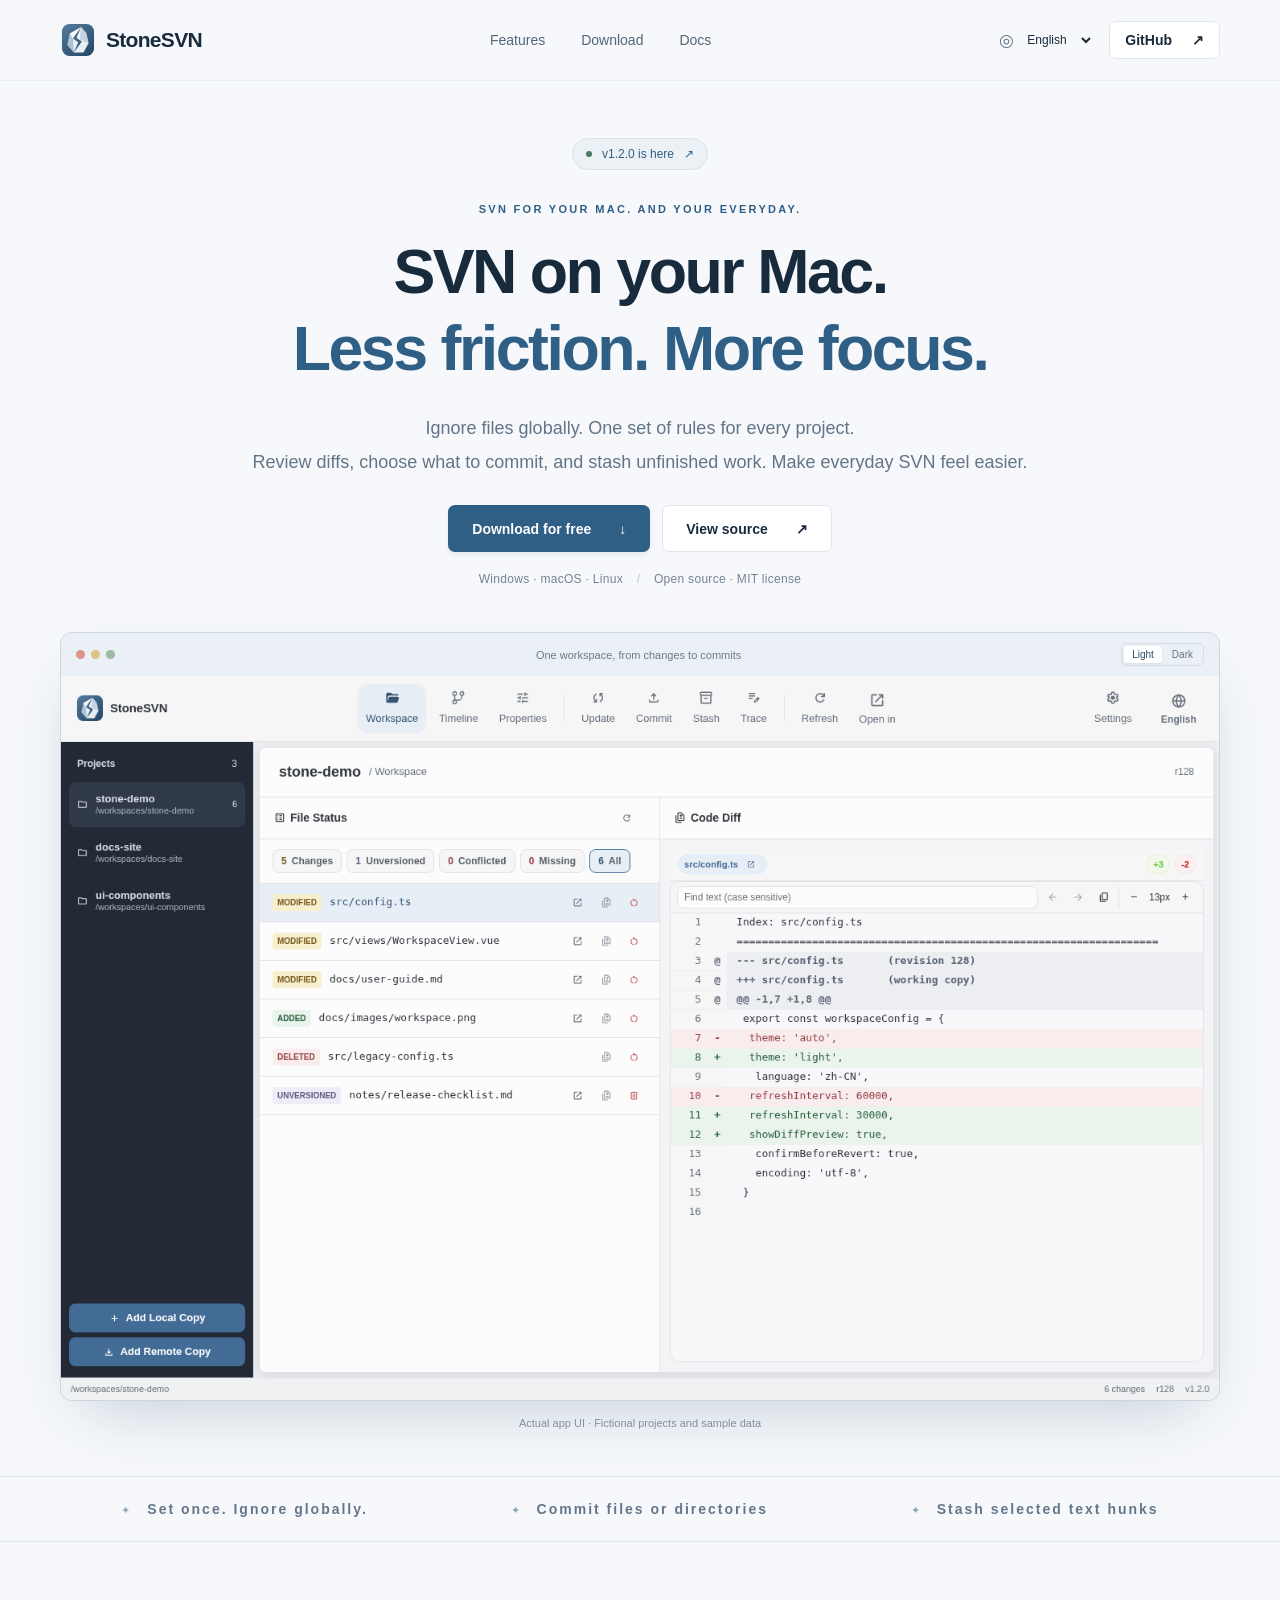
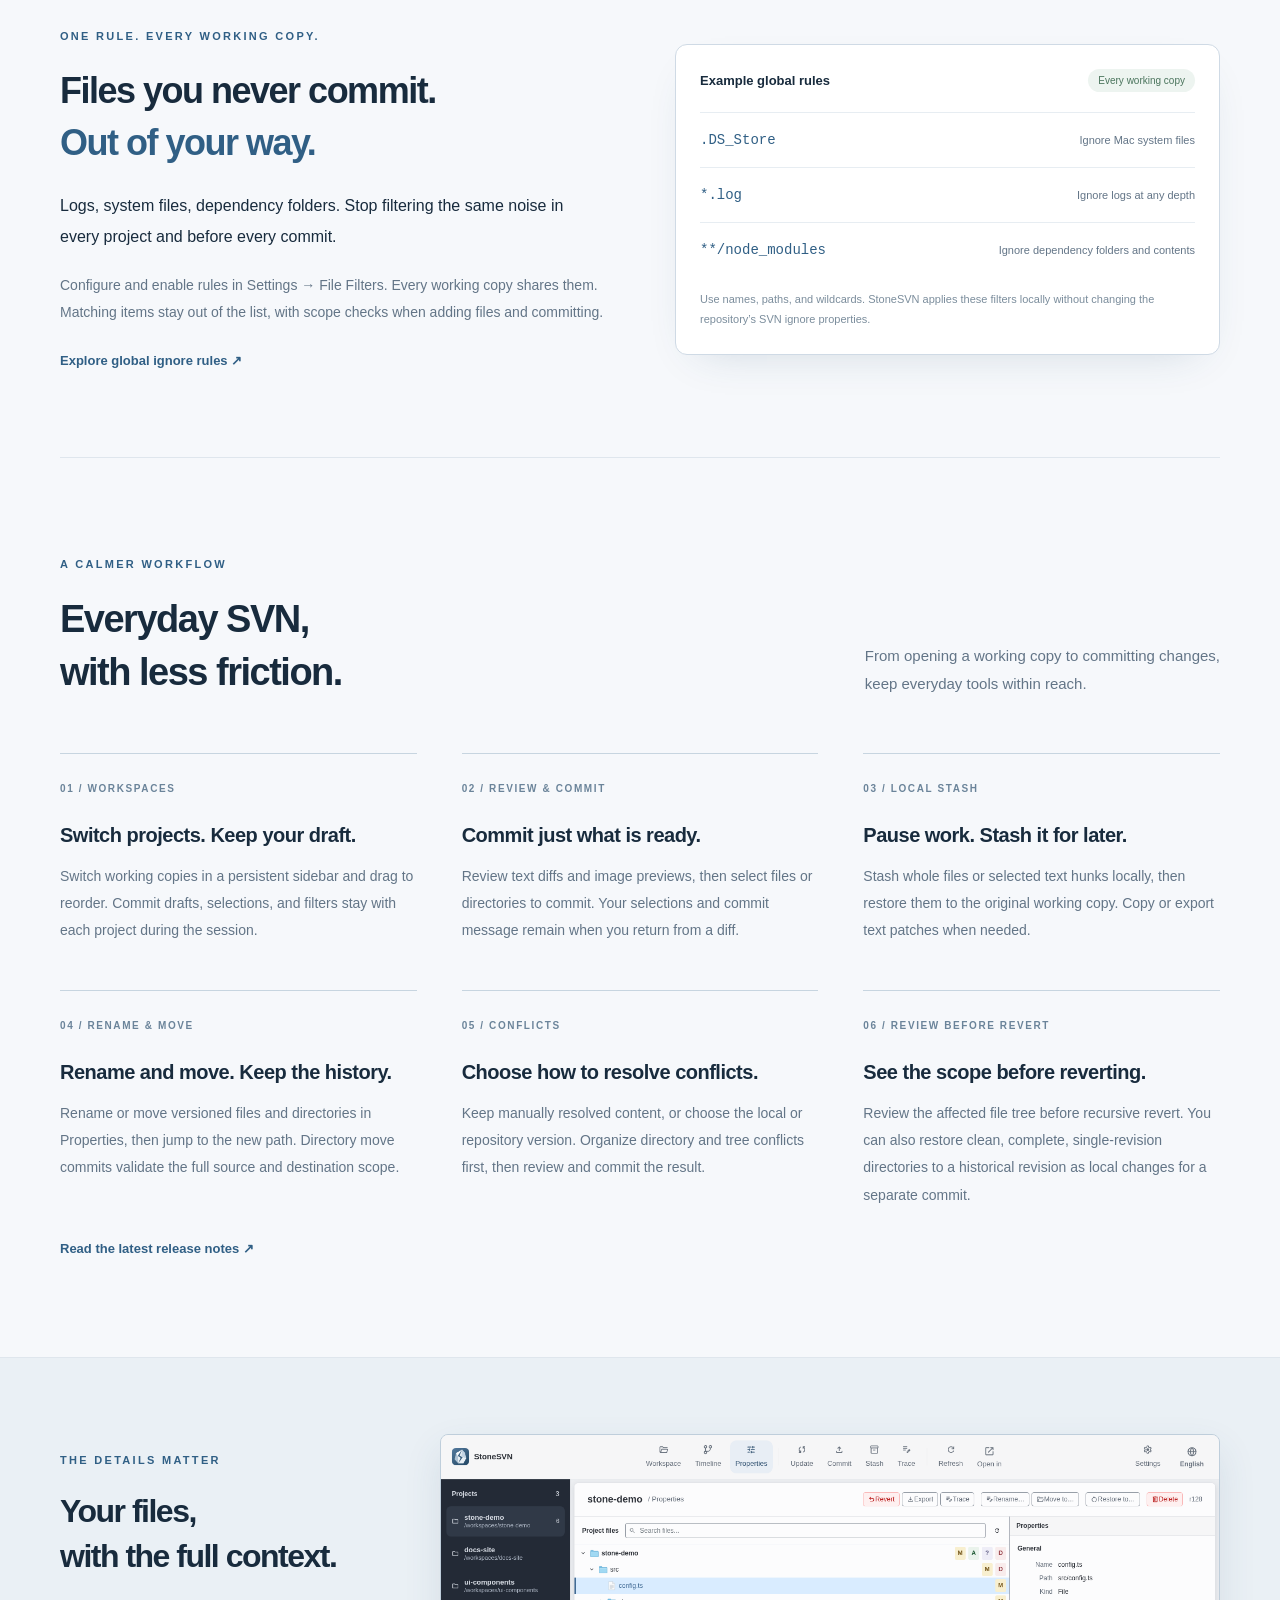
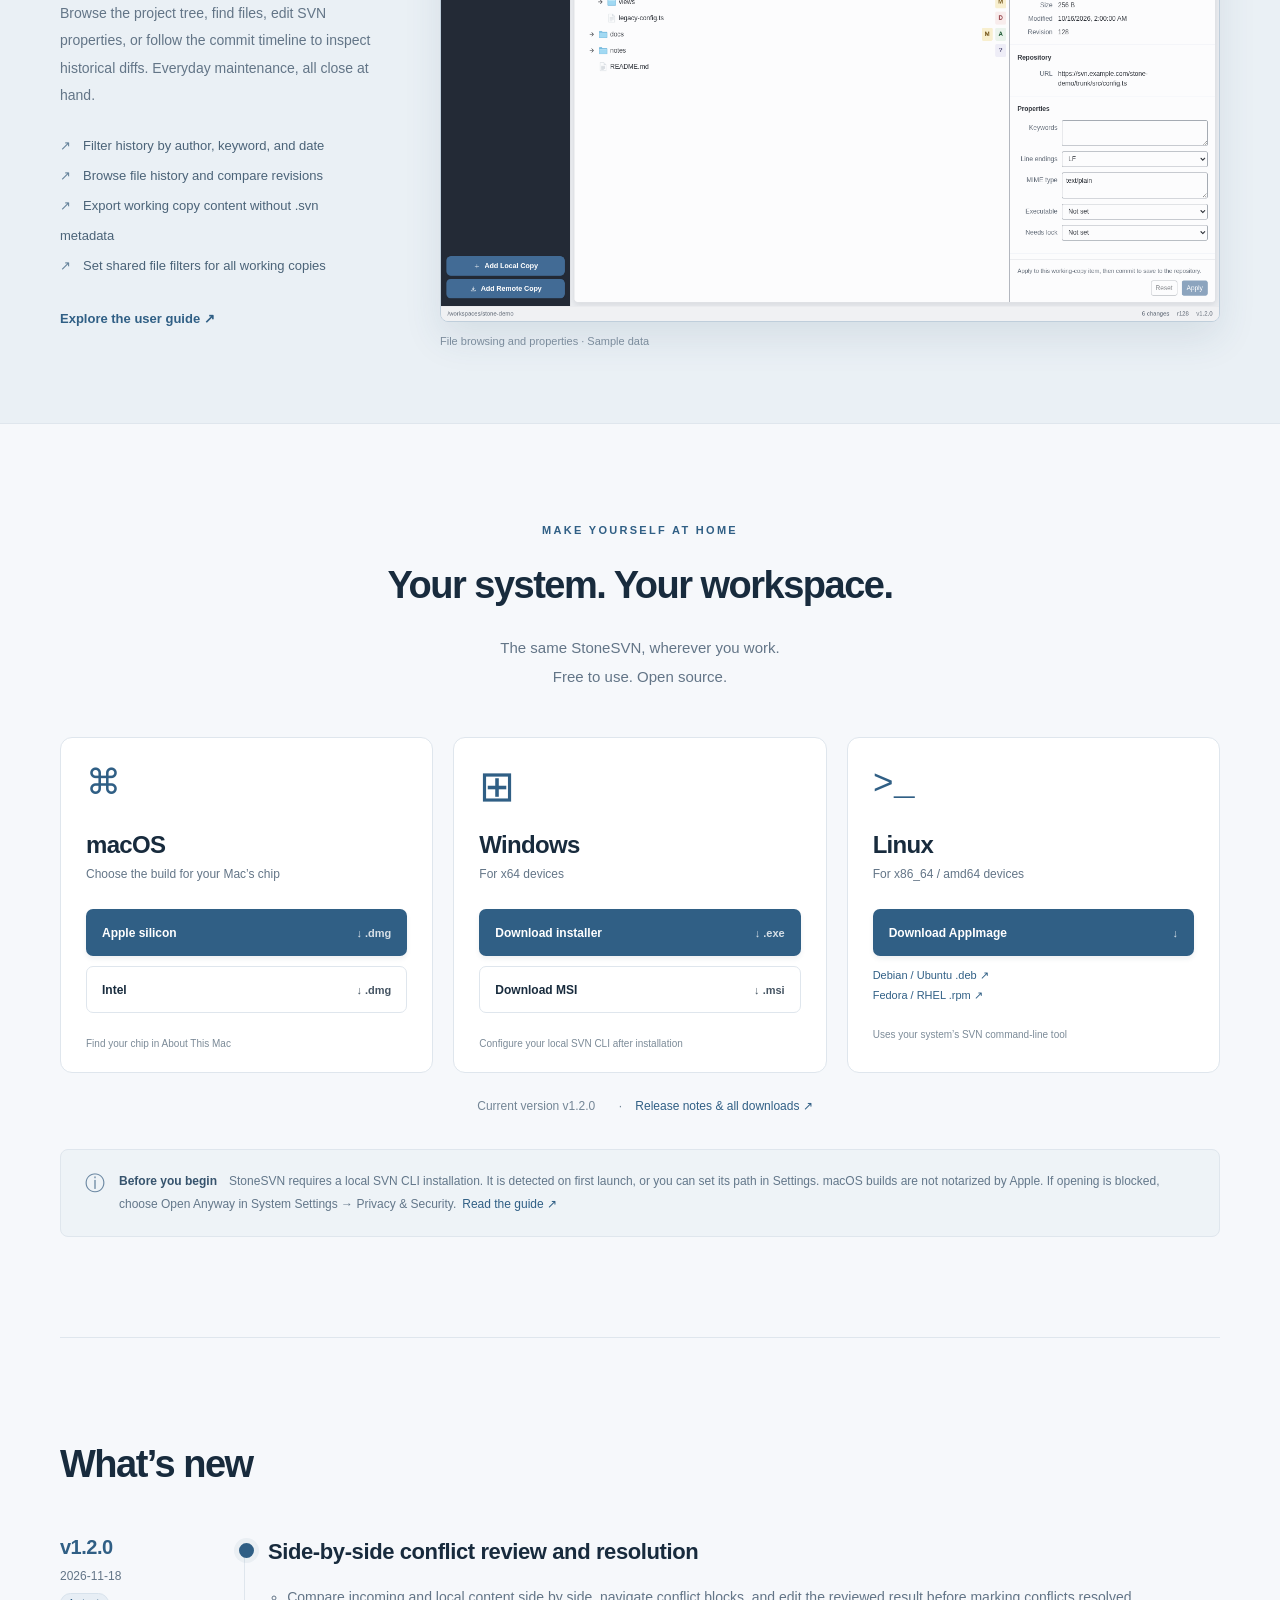
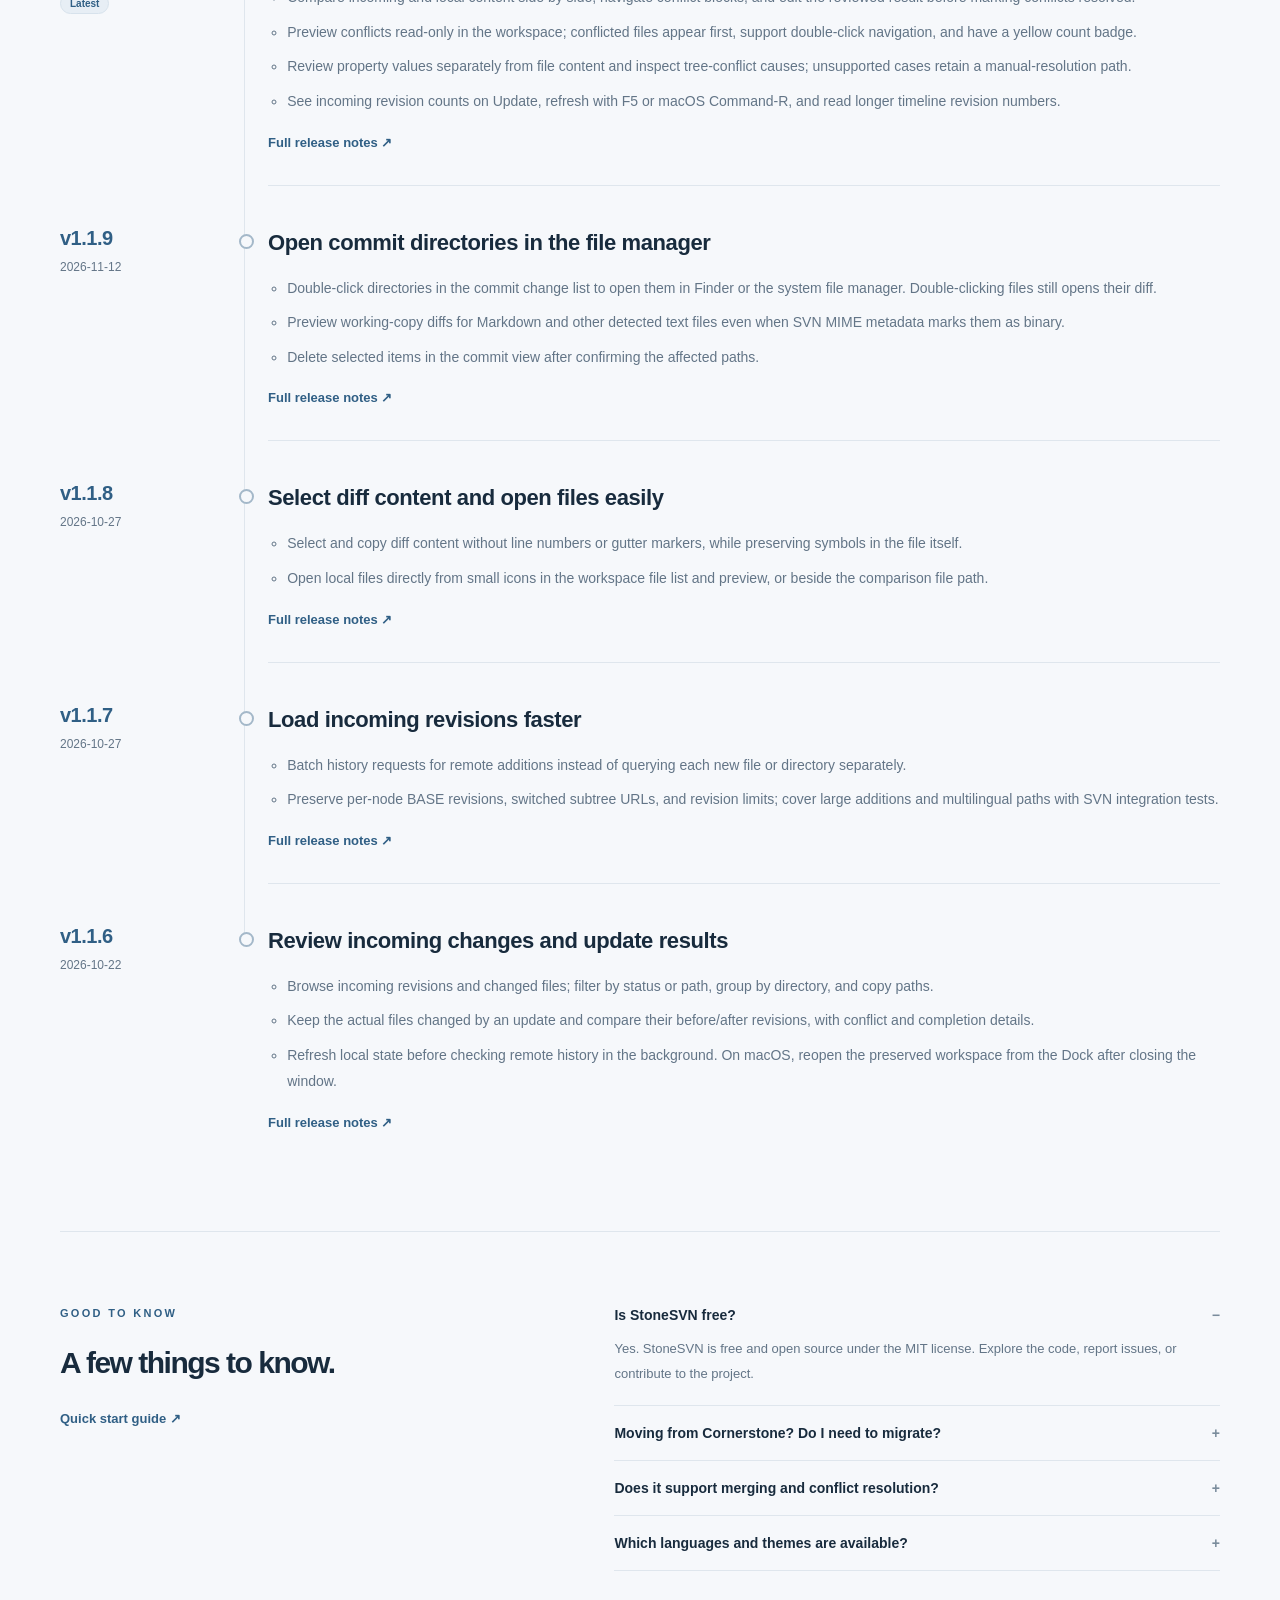
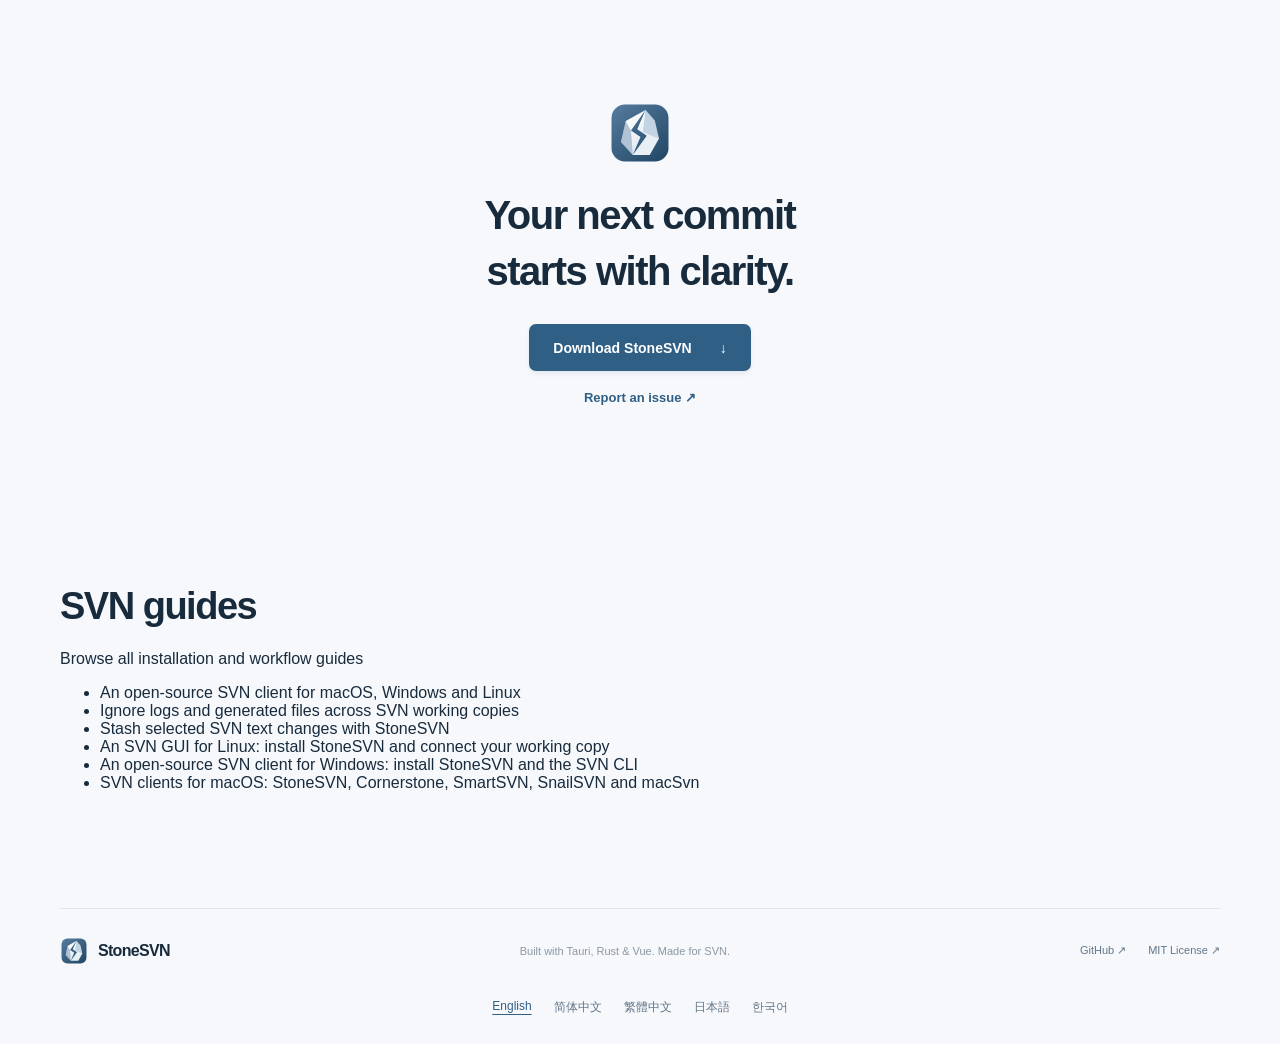
==== commit e7ac9f8e: "Sync v1.2.0 release notes and localized screenshots" ====
--- a/en/index.html
+++ b/en/index.html
@@ -22,42 +22,42 @@
 <meta property="og:locale:alternate" content="zh_TW">
 <meta property="og:locale:alternate" content="ja_JP">
 <meta property="og:locale:alternate" content="ko_KR">
-<meta property="og:image" content="https://stonesvn.github.io/assets/screenshots/en-workspace-light.png?v=1c0901e732eacc525bfa793ed24c6bfe81cce4ba">
+<meta property="og:image" content="https://stonesvn.github.io/assets/screenshots/en-workspace-light.png?v=242789e88b1a37232fd574cdeda74b5022652e1e">
 <meta property="og:image:width" content="1440">
 <meta property="og:image:height" content="900">
 <meta name="twitter:card" content="summary_large_image">
 <meta name="twitter:title" content="StoneSVN · SVN for macOS with Global Ignore | Windows &amp; Linux">
 <meta name="twitter:description" content="StoneSVN is a free, open-source SVN client for macOS, Windows and Linux. Ignore files globally, choose files or directories to commit, and stash selected text hunks.">
-<meta name="twitter:image" content="https://stonesvn.github.io/assets/screenshots/en-workspace-light.png?v=1c0901e732eacc525bfa793ed24c6bfe81cce4ba">
-<script type="application/ld+json">{"@context":"https://schema.org","@type":"SoftwareApplication","name":"StoneSVN","applicationCategory":"DeveloperApplication","operatingSystem":"Windows, macOS, Linux","inLanguage":"en","url":"https://stonesvn.github.io/en/","description":"StoneSVN is a free, open-source SVN client for macOS, Windows and Linux. Ignore files globally, choose files or directories to commit, and stash selected text hunks.","license":"https://opensource.org/license/mit","downloadUrl":"https://github.com/firzen/StoneSVN/releases/latest","image":"https://stonesvn.github.io/assets/screenshots/en-workspace-light.png?v=1c0901e732eacc525bfa793ed24c6bfe81cce4ba","softwareVersion":"1.1.9","datePublished":"2026-11-12T02:05:34Z","offers":{"@type":"Offer","price":"0","priceCurrency":"USD"}}</script>
+<meta name="twitter:image" content="https://stonesvn.github.io/assets/screenshots/en-workspace-light.png?v=242789e88b1a37232fd574cdeda74b5022652e1e">
+<script type="application/ld+json">{"@context":"https://schema.org","@type":"SoftwareApplication","name":"StoneSVN","applicationCategory":"DeveloperApplication","operatingSystem":"Windows, macOS, Linux","inLanguage":"en","url":"https://stonesvn.github.io/en/","description":"StoneSVN is a free, open-source SVN client for macOS, Windows and Linux. Ignore files globally, choose files or directories to commit, and stash selected text hunks.","license":"https://opensource.org/license/mit","downloadUrl":"https://github.com/firzen/StoneSVN/releases/latest","image":"https://stonesvn.github.io/assets/screenshots/en-workspace-light.png?v=242789e88b1a37232fd574cdeda74b5022652e1e","softwareVersion":"1.2.0","datePublished":"2026-11-18T08:25:15Z","offers":{"@type":"Offer","price":"0","priceCurrency":"USD"}}</script>
 </head>
 <body>
 <a class="skip" href="#main">Skip to content</a>
 <header class="header"><div class="container nav"><a class="brand" href="#" aria-label="StoneSVN home"><img src="/assets/stone.svg" alt="" width="36" height="36">StoneSVN</a><nav aria-label="Main navigation"><a href="#features">Features</a><a href="#download">Download</a><a href="https://github.com/firzen/StoneSVN/blob/main/README.md">Docs</a></nav><div class="nav-actions"><label class="language-label"><span aria-hidden="true">◎</span><select id="language" aria-label="Language / 语言"><option value="en" selected>English</option><option value="zh-CN">简体中文</option><option value="zh-TW">繁體中文</option><option value="ja">日本語</option><option value="ko">한국어</option></select></label><a class="github" href="https://github.com/firzen/StoneSVN">GitHub <span aria-hidden="true">↗</span></a></div></div></header>
 <main id="main">
 <section class="hero container">
-<a class="release" data-release-link href="https://github.com/firzen/StoneSVN/releases/tag/v1.1.9"><span class="dot"></span> <span data-release-label data-release-template="{version} is here">v1.1.9 is here</span> <span aria-hidden="true">↗</span></a>
+<a class="release" data-release-link href="https://github.com/firzen/StoneSVN/releases/tag/v1.2.0"><span class="dot"></span> <span data-release-label data-release-template="{version} is here">v1.2.0 is here</span> <span aria-hidden="true">↗</span></a>
 <p class="eyebrow">SVN FOR YOUR MAC. AND YOUR EVERYDAY.</p>
 <h1>SVN on your Mac.<br><span>Less friction. More focus.</span></h1>
 <p class="intro">Ignore files globally. One set of rules for every project.<br>Review diffs, choose what to commit, and stash unfinished work. Make everyday SVN feel easier.</p>
 <div class="hero-actions"><a class="button primary" href="#download">Download for free <span aria-hidden="true">↓</span></a><a class="button secondary" href="https://github.com/firzen/StoneSVN">View source <span aria-hidden="true">↗</span></a></div>
 <p class="platform-note">Windows · macOS · Linux <span> / </span> Open source · MIT license</p>
-<div class="product"><div class="product-bar"><span class="window-dots" aria-hidden="true"><i></i><i></i><i></i></span><span>One workspace, from changes to commits</span><div class="theme-switch" role="group" aria-label="Screenshot theme"><button type="button" data-theme="light" aria-pressed="true">Light</button><button type="button" data-theme="dark" aria-pressed="false">Dark</button></div></div><img id="workspace" data-release="1c0901e732eacc525bfa793ed24c6bfe81cce4ba" src="/assets/screenshots/en-workspace-light.png?v=1c0901e732eacc525bfa793ed24c6bfe81cce4ba" width="1440" height="900" alt="StoneSVN workspace: projects on the left, changed files in the center, and text diffs on the right" fetchpriority="high"></div>
+<div class="product"><div class="product-bar"><span class="window-dots" aria-hidden="true"><i></i><i></i><i></i></span><span>One workspace, from changes to commits</span><div class="theme-switch" role="group" aria-label="Screenshot theme"><button type="button" data-theme="light" aria-pressed="true">Light</button><button type="button" data-theme="dark" aria-pressed="false">Dark</button></div></div><img id="workspace" data-release="242789e88b1a37232fd574cdeda74b5022652e1e" src="/assets/screenshots/en-workspace-light.png?v=242789e88b1a37232fd574cdeda74b5022652e1e" width="1440" height="900" alt="StoneSVN workspace: projects on the left, changed files in the center, and text diffs on the right" fetchpriority="high"></div>
 <p class="caption">Actual app UI · Fictional projects and sample data</p>
 </section>
 <div class="principles"><div class="container"><span>Set once. Ignore globally.</span><span>Commit files or directories</span><span>Stash selected text hunks</span></div></div>
 <section class="ignore-section container" id="features"><div class="ignore-copy"><p class="eyebrow">ONE RULE. EVERY WORKING COPY.</p><h2>Files you never commit.<br><span>Out of your way.</span></h2><p class="ignore-intro">Logs, system files, dependency folders. Stop filtering the same noise in every project and before every commit.</p><p>Configure and enable rules in Settings → File Filters. Every working copy shares them. Matching items stay out of the list, with scope checks when adding files and committing.</p><a class="text-link" href="https://github.com/firzen/StoneSVN/blob/main/README.md#global-ignore-rules">Explore global ignore rules ↗</a></div><div class="ignore-example"><div class="rule-header"><span>Example global rules</span><span class="rule-badge">Every working copy</span></div><div class="rule-row"><code>.DS_Store</code><span>Ignore Mac system files</span></div><div class="rule-row"><code>*.log</code><span>Ignore logs at any depth</span></div><div class="rule-row"><code>**/node_modules</code><span>Ignore dependency folders and contents</span></div><p class="rule-footnote">Use names, paths, and wildcards. StoneSVN applies these filters locally without changing the repository’s SVN ignore properties.</p></div></section>
 <section class="section container" id="workflow"><div class="section-heading"><p class="eyebrow">A CALMER WORKFLOW</p><h2>Everyday SVN,<br>with less friction.</h2><p>From opening a working copy to committing changes,<br>keep everyday tools within reach.</p></div>
-<div class="features"><article><span class="feature-num">01 / WORKSPACES</span><h3>Switch projects. Keep your draft.</h3><p>Switch working copies in a persistent sidebar and drag to reorder. Commit drafts, selections, and filters stay with each project during the session.</p></article><article><span class="feature-num">02 / REVIEW & COMMIT</span><h3>Commit just what is ready.</h3><p>Review text diffs and image previews, then select files or directories to commit. Your selections and commit message remain when you return from a diff.</p></article><article><span class="feature-num">03 / LOCAL STASH</span><h3>Pause work. Stash it for later.</h3><p>Stash whole files or selected text hunks locally, then restore them to the original working copy. Copy or export text patches when needed.</p></article><article><span class="feature-num">04 / RENAME & MOVE</span><h3>Rename and move. Keep the history.</h3><p>Rename or move versioned files and directories in Properties, then jump to the new path. Directory move commits validate the full source and destination scope.</p></article><article><span class="feature-num">05 / CONFLICTS</span><h3>Choose how to resolve conflicts.</h3><p>Keep manually resolved content, or choose the local or repository version. Organize directory and tree conflicts first, then review and commit the result.</p></article><article><span class="feature-num">06 / REVIEW BEFORE REVERT</span><h3>See the scope before reverting.</h3><p>Review the affected file tree before recursive revert. You can also restore clean, complete, single-revision directories to a historical revision as local changes for a separate commit.</p></article></div><p class="maintenance-note"><a class="text-link" data-release-link href="https://github.com/firzen/StoneSVN/releases/tag/v1.1.9">Read the latest release notes ↗</a></p>
+<div class="features"><article><span class="feature-num">01 / WORKSPACES</span><h3>Switch projects. Keep your draft.</h3><p>Switch working copies in a persistent sidebar and drag to reorder. Commit drafts, selections, and filters stay with each project during the session.</p></article><article><span class="feature-num">02 / REVIEW & COMMIT</span><h3>Commit just what is ready.</h3><p>Review text diffs and image previews, then select files or directories to commit. Your selections and commit message remain when you return from a diff.</p></article><article><span class="feature-num">03 / LOCAL STASH</span><h3>Pause work. Stash it for later.</h3><p>Stash whole files or selected text hunks locally, then restore them to the original working copy. Copy or export text patches when needed.</p></article><article><span class="feature-num">04 / RENAME & MOVE</span><h3>Rename and move. Keep the history.</h3><p>Rename or move versioned files and directories in Properties, then jump to the new path. Directory move commits validate the full source and destination scope.</p></article><article><span class="feature-num">05 / CONFLICTS</span><h3>Choose how to resolve conflicts.</h3><p>Keep manually resolved content, or choose the local or repository version. Organize directory and tree conflicts first, then review and commit the result.</p></article><article><span class="feature-num">06 / REVIEW BEFORE REVERT</span><h3>See the scope before reverting.</h3><p>Review the affected file tree before recursive revert. You can also restore clean, complete, single-revision directories to a historical revision as local changes for a separate commit.</p></article></div><p class="maintenance-note"><a class="text-link" data-release-link href="https://github.com/firzen/StoneSVN/releases/tag/v1.2.0">Read the latest release notes ↗</a></p>
 </section>
-<section class="detail-wrap"><div class="container detail"><div><p class="eyebrow">THE DETAILS MATTER</p><h2>Your files,<br>with the full context.</h2><p>Browse the project tree, find files, edit SVN properties, or follow the commit timeline to inspect historical diffs. Everyday maintenance, all close at hand.</p><ul><li>Filter history by author, keyword, and date</li><li>Browse file history and compare revisions</li><li>Export working copy content without .svn metadata</li><li>Set shared file filters for all working copies</li></ul><a class="text-link" href="https://github.com/firzen/StoneSVN/blob/main/docs/user-guide.md">Explore the user guide <span aria-hidden="true">↗</span></a></div><figure><img src="/assets/screenshots/en-properties.png?v=1c0901e732eacc525bfa793ed24c6bfe81cce4ba" alt="StoneSVN properties view with file tree, file information, and SVN property editing" width="1440" height="900" loading="lazy"><figcaption>File browsing and properties · Sample data</figcaption></figure></div></section>
+<section class="detail-wrap"><div class="container detail"><div><p class="eyebrow">THE DETAILS MATTER</p><h2>Your files,<br>with the full context.</h2><p>Browse the project tree, find files, edit SVN properties, or follow the commit timeline to inspect historical diffs. Everyday maintenance, all close at hand.</p><ul><li>Filter history by author, keyword, and date</li><li>Browse file history and compare revisions</li><li>Export working copy content without .svn metadata</li><li>Set shared file filters for all working copies</li></ul><a class="text-link" href="https://github.com/firzen/StoneSVN/blob/main/docs/user-guide.md">Explore the user guide <span aria-hidden="true">↗</span></a></div><figure><img src="/assets/screenshots/en-properties.png?v=242789e88b1a37232fd574cdeda74b5022652e1e" alt="StoneSVN properties view with file tree, file information, and SVN property editing" width="1440" height="900" loading="lazy"><figcaption>File browsing and properties · Sample data</figcaption></figure></div></section>
 <section class="section container downloads" id="download"><div class="section-heading centered"><p class="eyebrow">MAKE YOURSELF AT HOME</p><h2>Your system. Your workspace.</h2><p>The same StoneSVN, wherever you work.<br>Free to use. Open source.</p></div><div class="download-grid">
 <article class="download-card"><div class="os-icon" aria-hidden="true">⌘</div><h3>macOS</h3><p>Choose the build for your Mac’s chip</p><a class="button primary" data-release-asset="mac-arm" href="https://github.com/firzen/StoneSVN/releases/latest">Apple silicon <span>↓ .dmg</span></a><a class="button secondary" data-release-asset="mac-intel" href="https://github.com/firzen/StoneSVN/releases/latest">Intel <span>↓ .dmg</span></a><small>Find your chip in About This Mac</small></article>
 <article class="download-card"><div class="os-icon windows" aria-hidden="true">⊞</div><h3>Windows</h3><p>For x64 devices</p><a class="button primary" data-release-asset="windows-exe" href="https://github.com/firzen/StoneSVN/releases/latest">Download installer <span>↓ .exe</span></a><a class="button secondary" data-release-asset="windows-msi" href="https://github.com/firzen/StoneSVN/releases/latest">Download MSI <span>↓ .msi</span></a><small>Configure your local SVN CLI after installation</small></article>
 <article class="download-card"><div class="os-icon" aria-hidden="true">&gt;_</div><h3>Linux</h3><p>For x86_64 / amd64 devices</p><a class="button primary" data-release-asset="linux-appimage" href="https://github.com/firzen/StoneSVN/releases/latest">Download AppImage <span>↓</span></a><div class="linux-links"><a data-release-asset="linux-deb" href="https://github.com/firzen/StoneSVN/releases/latest">Debian / Ubuntu .deb ↗</a><a data-release-asset="linux-rpm" href="https://github.com/firzen/StoneSVN/releases/latest">Fedora / RHEL .rpm ↗</a></div><small>Uses your system’s SVN command-line tool</small></article></div>
-<p class="release-note"><span data-release-label data-release-template="Current version {version}">Current version v1.1.9</span> <span>·</span> <a data-release-link href="https://github.com/firzen/StoneSVN/releases/tag/v1.1.9">Release notes &amp; all downloads ↗</a></p>
+<p class="release-note"><span data-release-label data-release-template="Current version {version}">Current version v1.2.0</span> <span>·</span> <a data-release-link href="https://github.com/firzen/StoneSVN/releases/tag/v1.2.0">Release notes &amp; all downloads ↗</a></p>
 <div class="install-note"><span aria-hidden="true">ⓘ</span><p><strong>Before you begin</strong>　StoneSVN requires a local SVN CLI installation. It is detected on first launch, or you can set its path in Settings. macOS builds are not notarized by Apple. If opening is blocked, choose Open Anyway in System Settings → Privacy &amp; Security.<a href="https://github.com/firzen/StoneSVN/blob/main/docs/macos-distribution.md">Read the guide ↗</a></p></div></section>
-<section class="section container release-history" id="release-notes" aria-labelledby="release-heading"><h2 id="release-heading">What’s new</h2><ol class="release-timeline" role="list"><li class="release-entry is-latest"><div class="release-meta"><a class="release-version" href="https://github.com/firzen/StoneSVN/releases/tag/v1.1.9">v1.1.9</a><time datetime="2026-11-12T02:05:34Z">2026-11-12</time><span class="release-latest">Latest</span></div><article class="release-content" aria-labelledby="release-v1.1.9"><h3 id="release-v1.1.9">Open commit directories in the file manager</h3><ul><li>Double-click directories in the commit change list to open them in Finder or the system file manager. Double-clicking files still opens their diff.</li><li>Preview working-copy diffs for Markdown and other detected text files even when SVN MIME metadata marks them as binary.</li><li>Delete selected items in the commit view after confirming the affected paths.</li></ul><a class="text-link" href="https://github.com/firzen/StoneSVN/releases/tag/v1.1.9">Full release notes ↗</a></article></li><li class="release-entry"><div class="release-meta"><a class="release-version" href="https://github.com/firzen/StoneSVN/releases/tag/v1.1.8">v1.1.8</a><time datetime="2026-10-27T03:00:04Z">2026-10-27</time></div><article class="release-content" aria-labelledby="release-v1.1.8"><h3 id="release-v1.1.8">Select diff content and open files easily</h3><ul><li>Select and copy diff content without line numbers or gutter markers, while preserving symbols in the file itself.</li><li>Open local files directly from small icons in the workspace file list and preview, or beside the comparison file path.</li></ul><a class="text-link" href="https://github.com/firzen/StoneSVN/releases/tag/v1.1.8">Full release notes ↗</a></article></li><li class="release-entry"><div class="release-meta"><a class="release-version" href="https://github.com/firzen/StoneSVN/releases/tag/v1.1.7">v1.1.7</a><time datetime="2026-10-27T01:45:45Z">2026-10-27</time></div><article class="release-content" aria-labelledby="release-v1.1.7"><h3 id="release-v1.1.7">Load incoming revisions faster</h3><ul><li>Batch history requests for remote additions instead of querying each new file or directory separately.</li><li>Preserve per-node BASE revisions, switched subtree URLs, and revision limits; cover large additions and multilingual paths with SVN integration tests.</li></ul><a class="text-link" href="https://github.com/firzen/StoneSVN/releases/tag/v1.1.7">Full release notes ↗</a></article></li><li class="release-entry"><div class="release-meta"><a class="release-version" href="https://github.com/firzen/StoneSVN/releases/tag/v1.1.6">v1.1.6</a><time datetime="2026-10-22T07:34:22Z">2026-10-22</time></div><article class="release-content" aria-labelledby="release-v1.1.6"><h3 id="release-v1.1.6">Review incoming changes and update results</h3><ul><li>Browse incoming revisions and changed files; filter by status or path, group by directory, and copy paths.</li><li>Keep the actual files changed by an update and compare their before/after revisions, with conflict and completion details.</li><li>Refresh local state before checking remote history in the background. On macOS, reopen the preserved workspace from the Dock after closing the window.</li></ul><a class="text-link" href="https://github.com/firzen/StoneSVN/releases/tag/v1.1.6">Full release notes ↗</a></article></li><li class="release-entry"><div class="release-meta"><a class="release-version" href="https://github.com/firzen/StoneSVN/releases/tag/v1.1.5">v1.1.5</a><time datetime="2026-10-20T12:24:00Z">2026-10-20</time></div><article class="release-content" aria-labelledby="release-v1.1.5"><h3 id="release-v1.1.5">Accurate incoming updates and SSL status checks</h3><ul><li>Detect real incoming file and property changes without counting commits already present locally.</li><li>Reuse saved server TLS and certificate settings during remote status checks.</li><li>Show failed checks separately from no updates, and keep partial XML out of SVN error messages.</li></ul><a class="text-link" href="https://github.com/firzen/StoneSVN/releases/tag/v1.1.5">Full release notes ↗</a></article></li></ol></section><section class="faq-section container"><div><p class="eyebrow">GOOD TO KNOW</p><h2>A few things to know.</h2><a class="text-link" href="https://github.com/firzen/StoneSVN/blob/main/QUICKSTART.md">Quick start guide ↗</a></div><div class="faq"><details open><summary>Is StoneSVN free?</summary><p>Yes. StoneSVN is free and open source under the MIT license. Explore the code, report issues, or contribute to the project.</p></details><details><summary>Moving from Cornerstone? Do I need to migrate?</summary><p>No. StoneSVN uses your local SVN CLI to open existing working copies or check out remote repositories. Start with the quick start guide if you are new to the app.</p></details><details><summary>Does it support merging and conflict resolution?</summary><p>Conflict actions support manually resolved content or the local/repository version. Organize directory and tree conflicts before marking them resolved. General Merge, Switch, and line-by-line Blame interfaces are still unavailable.</p></details><details><summary>Which languages and themes are available?</summary><p>The app supports Simplified Chinese, Traditional Chinese, English, Japanese, and Korean, with light and dark themes available in Settings.</p></details></div></section>
+<section class="section container release-history" id="release-notes" aria-labelledby="release-heading"><h2 id="release-heading">What’s new</h2><ol class="release-timeline" role="list"><li class="release-entry is-latest"><div class="release-meta"><a class="release-version" href="https://github.com/firzen/StoneSVN/releases/tag/v1.2.0">v1.2.0</a><time datetime="2026-11-18T08:25:15Z">2026-11-18</time><span class="release-latest">Latest</span></div><article class="release-content" aria-labelledby="release-v1.2.0"><h3 id="release-v1.2.0">Side-by-side conflict review and resolution</h3><ul><li>Compare incoming and local content side by side, navigate conflict blocks, and edit the reviewed result before marking conflicts resolved.</li><li>Preview conflicts read-only in the workspace; conflicted files appear first, support double-click navigation, and have a yellow count badge.</li><li>Review property values separately from file content and inspect tree-conflict causes; unsupported cases retain a manual-resolution path.</li><li>See incoming revision counts on Update, refresh with F5 or macOS Command-R, and read longer timeline revision numbers.</li></ul><a class="text-link" href="https://github.com/firzen/StoneSVN/releases/tag/v1.2.0">Full release notes ↗</a></article></li><li class="release-entry"><div class="release-meta"><a class="release-version" href="https://github.com/firzen/StoneSVN/releases/tag/v1.1.9">v1.1.9</a><time datetime="2026-11-12T02:05:34Z">2026-11-12</time></div><article class="release-content" aria-labelledby="release-v1.1.9"><h3 id="release-v1.1.9">Open commit directories in the file manager</h3><ul><li>Double-click directories in the commit change list to open them in Finder or the system file manager. Double-clicking files still opens their diff.</li><li>Preview working-copy diffs for Markdown and other detected text files even when SVN MIME metadata marks them as binary.</li><li>Delete selected items in the commit view after confirming the affected paths.</li></ul><a class="text-link" href="https://github.com/firzen/StoneSVN/releases/tag/v1.1.9">Full release notes ↗</a></article></li><li class="release-entry"><div class="release-meta"><a class="release-version" href="https://github.com/firzen/StoneSVN/releases/tag/v1.1.8">v1.1.8</a><time datetime="2026-10-27T03:00:04Z">2026-10-27</time></div><article class="release-content" aria-labelledby="release-v1.1.8"><h3 id="release-v1.1.8">Select diff content and open files easily</h3><ul><li>Select and copy diff content without line numbers or gutter markers, while preserving symbols in the file itself.</li><li>Open local files directly from small icons in the workspace file list and preview, or beside the comparison file path.</li></ul><a class="text-link" href="https://github.com/firzen/StoneSVN/releases/tag/v1.1.8">Full release notes ↗</a></article></li><li class="release-entry"><div class="release-meta"><a class="release-version" href="https://github.com/firzen/StoneSVN/releases/tag/v1.1.7">v1.1.7</a><time datetime="2026-10-27T01:45:45Z">2026-10-27</time></div><article class="release-content" aria-labelledby="release-v1.1.7"><h3 id="release-v1.1.7">Load incoming revisions faster</h3><ul><li>Batch history requests for remote additions instead of querying each new file or directory separately.</li><li>Preserve per-node BASE revisions, switched subtree URLs, and revision limits; cover large additions and multilingual paths with SVN integration tests.</li></ul><a class="text-link" href="https://github.com/firzen/StoneSVN/releases/tag/v1.1.7">Full release notes ↗</a></article></li><li class="release-entry"><div class="release-meta"><a class="release-version" href="https://github.com/firzen/StoneSVN/releases/tag/v1.1.6">v1.1.6</a><time datetime="2026-10-22T07:34:22Z">2026-10-22</time></div><article class="release-content" aria-labelledby="release-v1.1.6"><h3 id="release-v1.1.6">Review incoming changes and update results</h3><ul><li>Browse incoming revisions and changed files; filter by status or path, group by directory, and copy paths.</li><li>Keep the actual files changed by an update and compare their before/after revisions, with conflict and completion details.</li><li>Refresh local state before checking remote history in the background. On macOS, reopen the preserved workspace from the Dock after closing the window.</li></ul><a class="text-link" href="https://github.com/firzen/StoneSVN/releases/tag/v1.1.6">Full release notes ↗</a></article></li></ol></section><section class="faq-section container"><div><p class="eyebrow">GOOD TO KNOW</p><h2>A few things to know.</h2><a class="text-link" href="https://github.com/firzen/StoneSVN/blob/main/QUICKSTART.md">Quick start guide ↗</a></div><div class="faq"><details open><summary>Is StoneSVN free?</summary><p>Yes. StoneSVN is free and open source under the MIT license. Explore the code, report issues, or contribute to the project.</p></details><details><summary>Moving from Cornerstone? Do I need to migrate?</summary><p>No. StoneSVN uses your local SVN CLI to open existing working copies or check out remote repositories. Start with the quick start guide if you are new to the app.</p></details><details><summary>Does it support merging and conflict resolution?</summary><p>Conflict actions support manually resolved content or the local/repository version. Organize directory and tree conflicts before marking them resolved. General Merge, Switch, and line-by-line Blame interfaces are still unavailable.</p></details><details><summary>Which languages and themes are available?</summary><p>The app supports Simplified Chinese, Traditional Chinese, English, Japanese, and Korean, with light and dark themes available in Settings.</p></details></div></section>
 <section class="closing container"><img src="/assets/stone.svg" alt="" width="64" height="64"><h2>Your next commit<br>starts with clarity.</h2><a class="button primary" href="#download">Download StoneSVN <span aria-hidden="true">↓</span></a><a class="text-link" href="https://github.com/firzen/StoneSVN/issues">Report an issue ↗</a></section>
 <section class="section container" id="guides"><h2>SVN guides</h2><p><a href="/en/guides/">Browse all installation and workflow guides</a></p><ul><li><a href="/en/guides/svn-client-macos/">An open-source SVN client for macOS, Windows and Linux</a></li><li><a href="/en/guides/svn-global-ignore/">Ignore logs and generated files across SVN working copies</a></li><li><a href="/en/guides/svn-stash-selected-hunks/">Stash selected SVN text changes with StoneSVN</a></li><li><a href="/en/guides/svn-client-linux/">An SVN GUI for Linux: install StoneSVN and connect your working copy</a></li><li><a href="/en/guides/svn-client-windows/">An open-source SVN client for Windows: install StoneSVN and the SVN CLI</a></li><li><a href="/en/guides/svn-clients-macos-compared/">SVN clients for macOS: StoneSVN, Cornerstone, SmartSVN, SnailSVN and macSvn</a></li></ul></section></main>
 <footer class="container footer"><a class="brand" href="#"><img src="/assets/stone.svg" alt="" width="28" height="28">StoneSVN</a><span>Built with Tauri, Rust & Vue. Made for SVN.</span><div><a href="https://github.com/firzen/StoneSVN">GitHub ↗</a><a href="https://github.com/firzen/StoneSVN/blob/main/LICENSE">MIT License ↗</a></div></footer><nav class="language-links container" aria-label="Languages"><a href="/en/" lang="en" hreflang="en" aria-current="page">English</a><a href="/zh-CN/" lang="zh-CN" hreflang="zh-CN">简体中文</a><a href="/zh-TW/" lang="zh-TW" hreflang="zh-TW">繁體中文</a><a href="/ja/" lang="ja" hreflang="ja">日本語</a><a href="/ko/" lang="ko" hreflang="ko">한국어</a></nav>
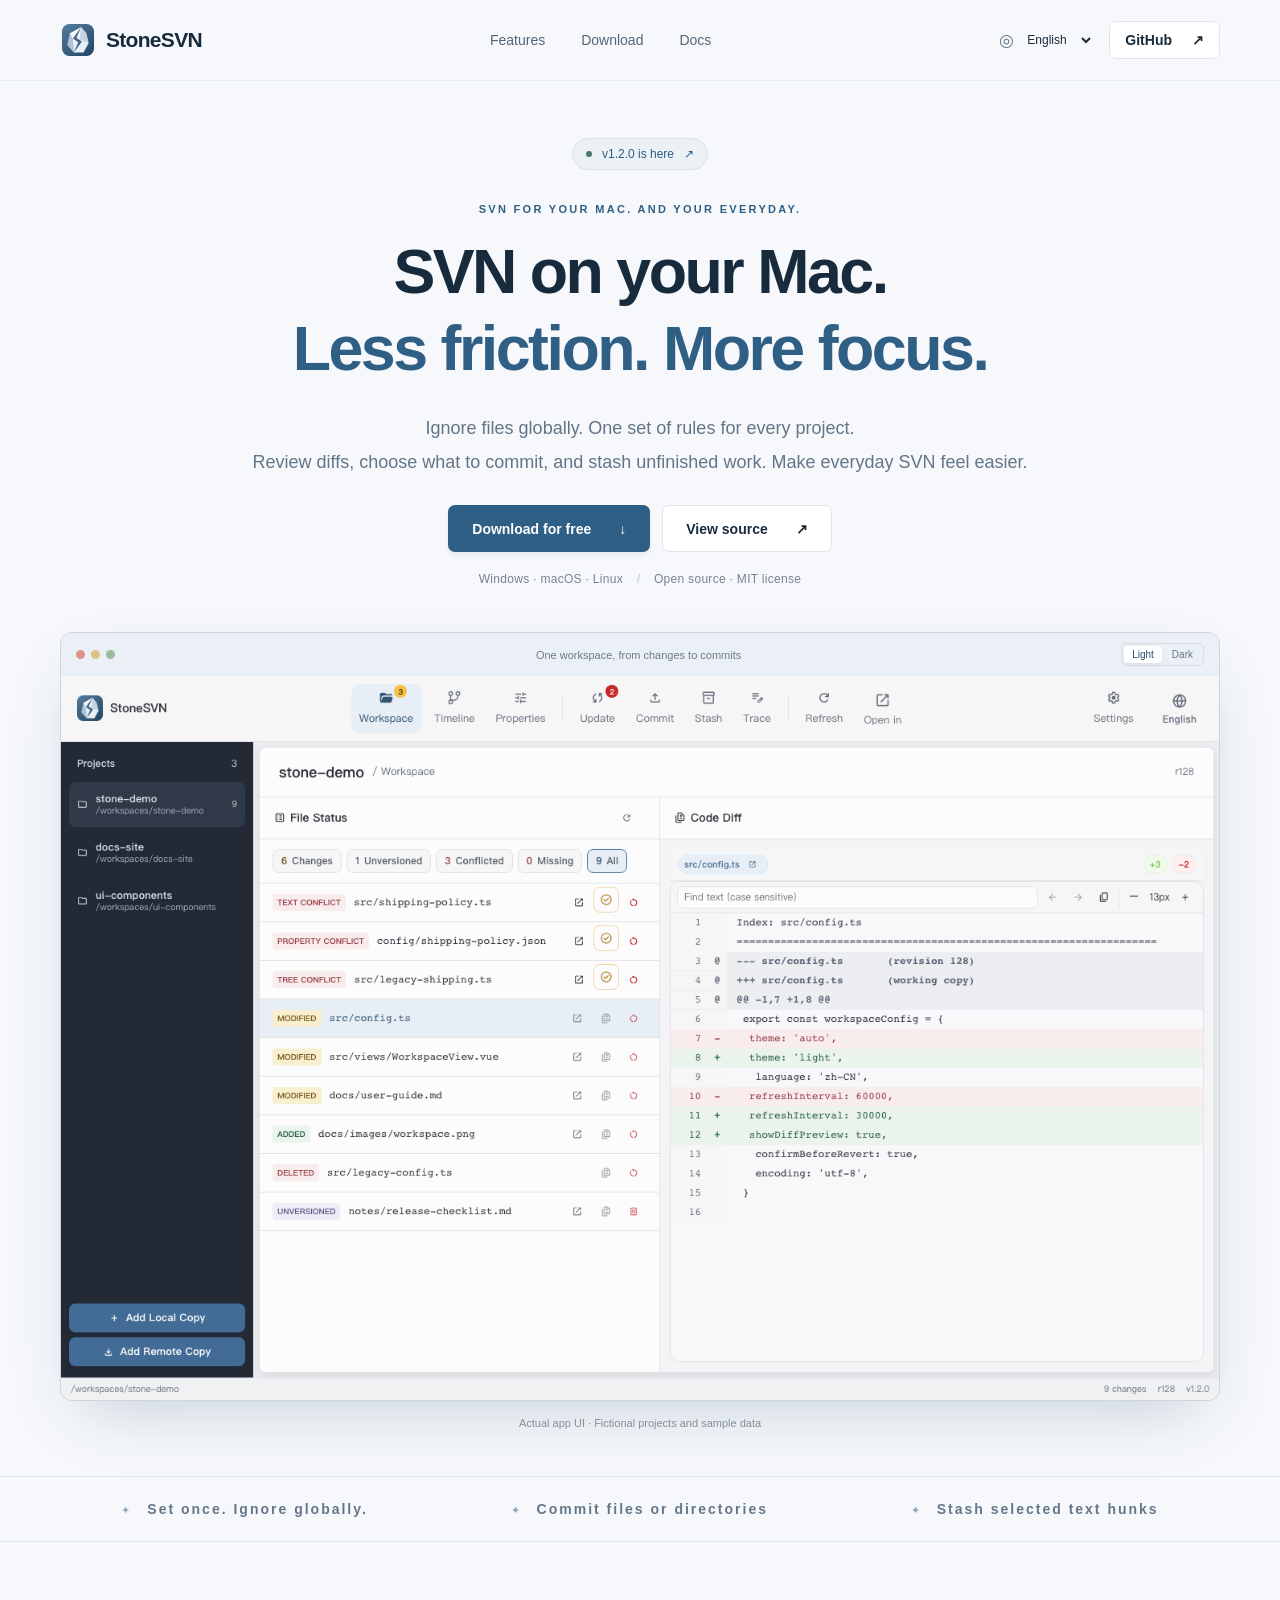
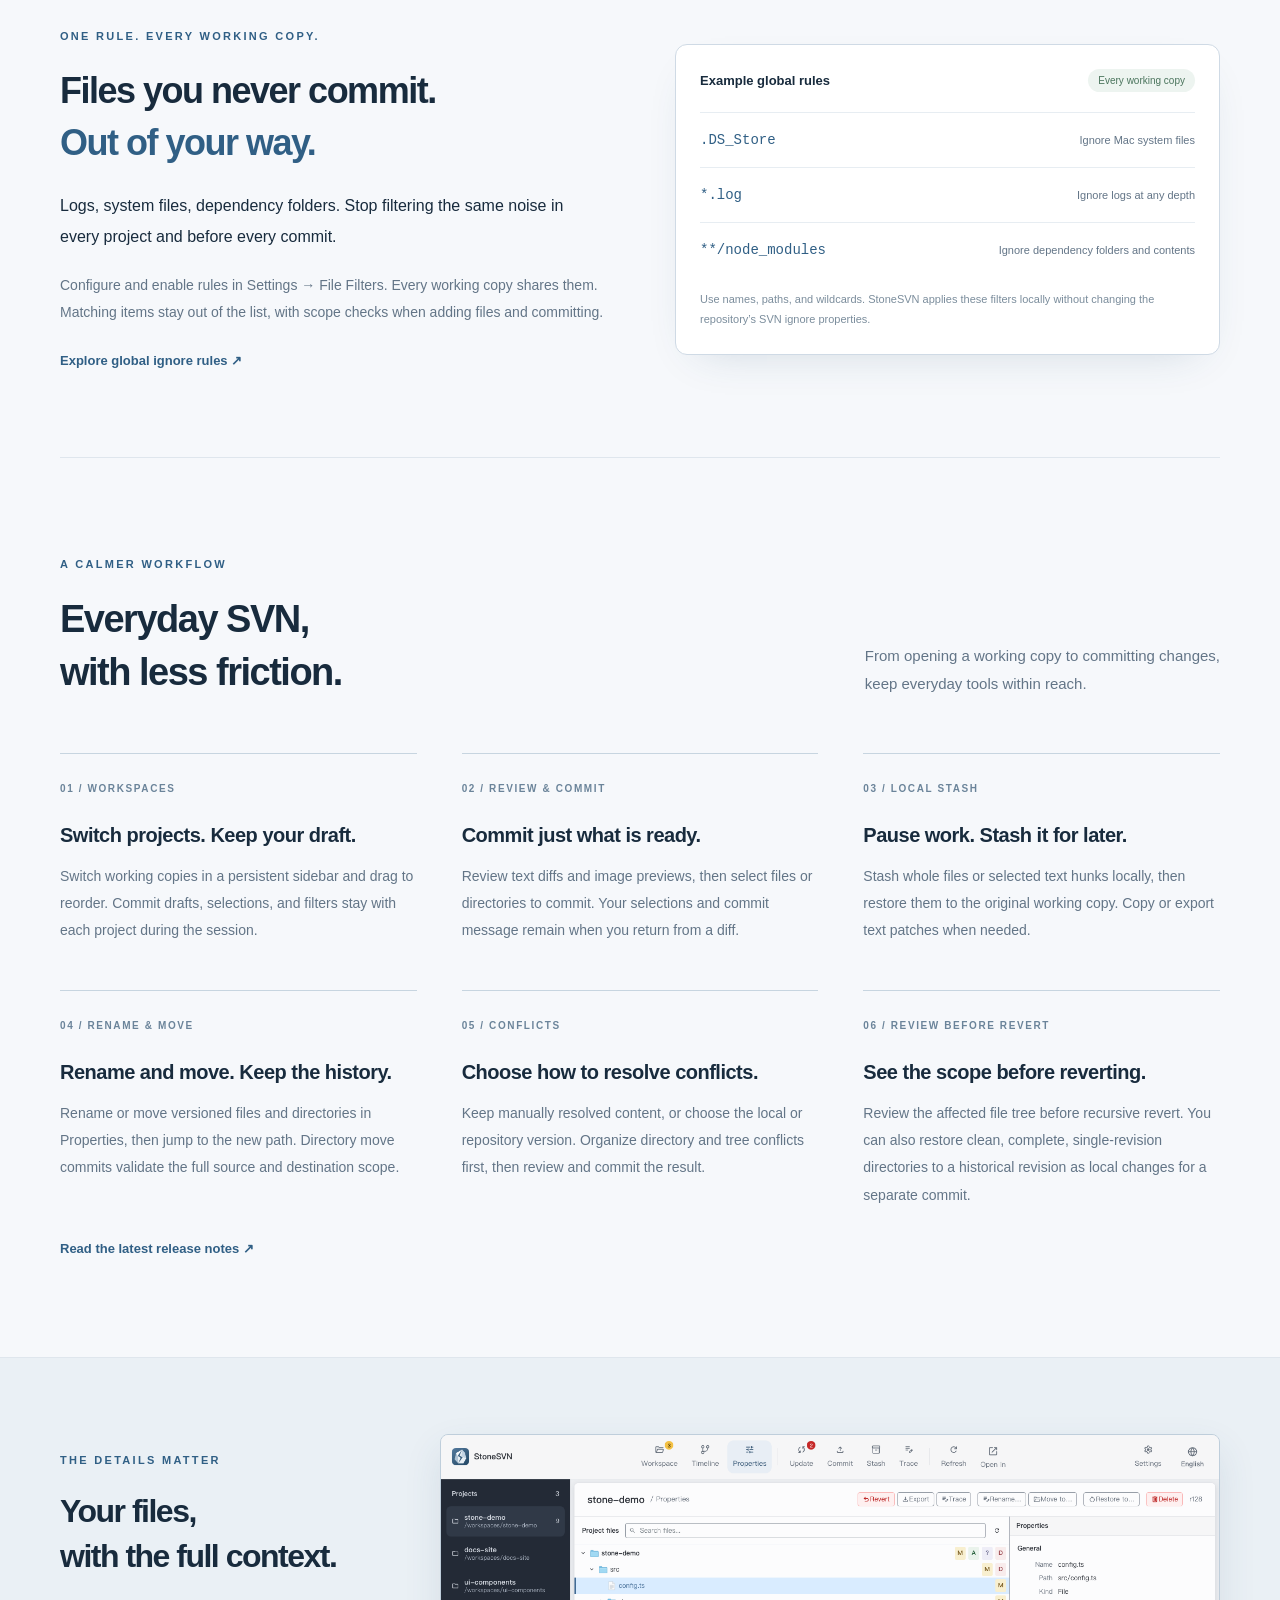
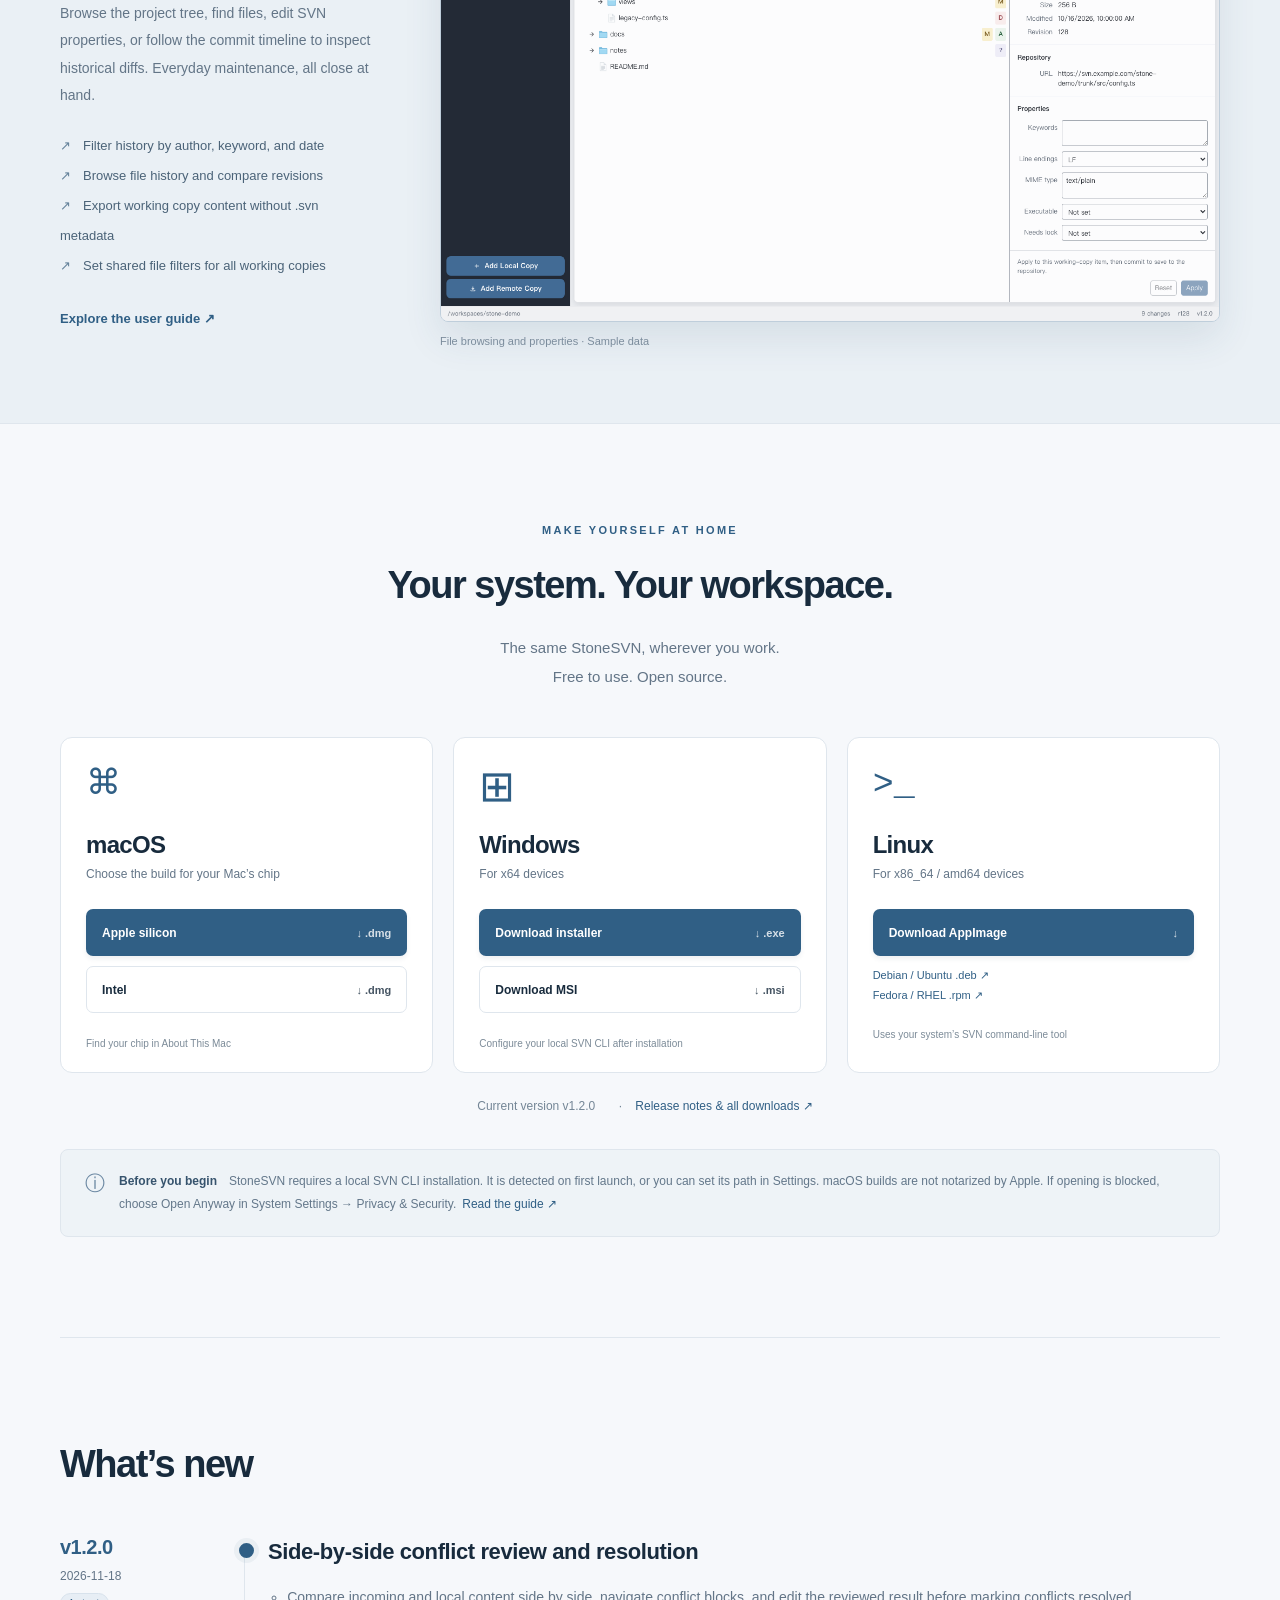
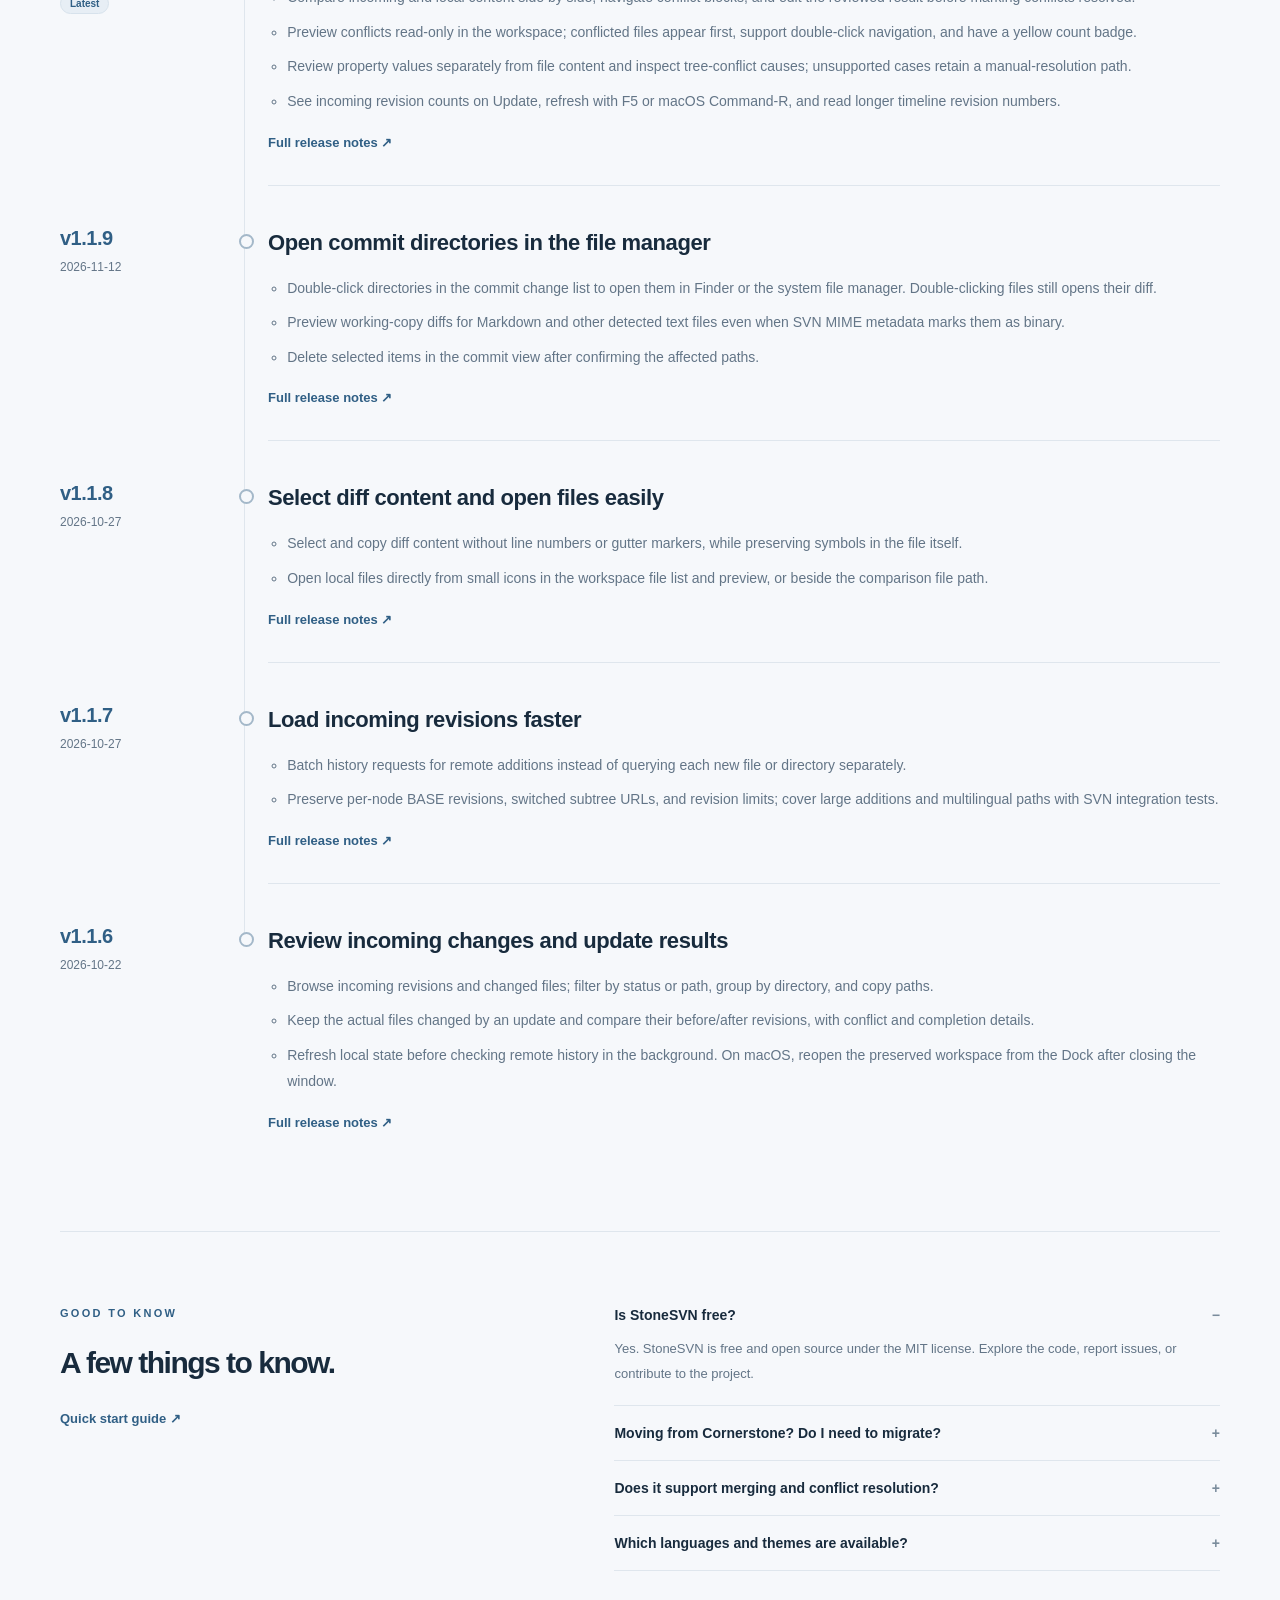
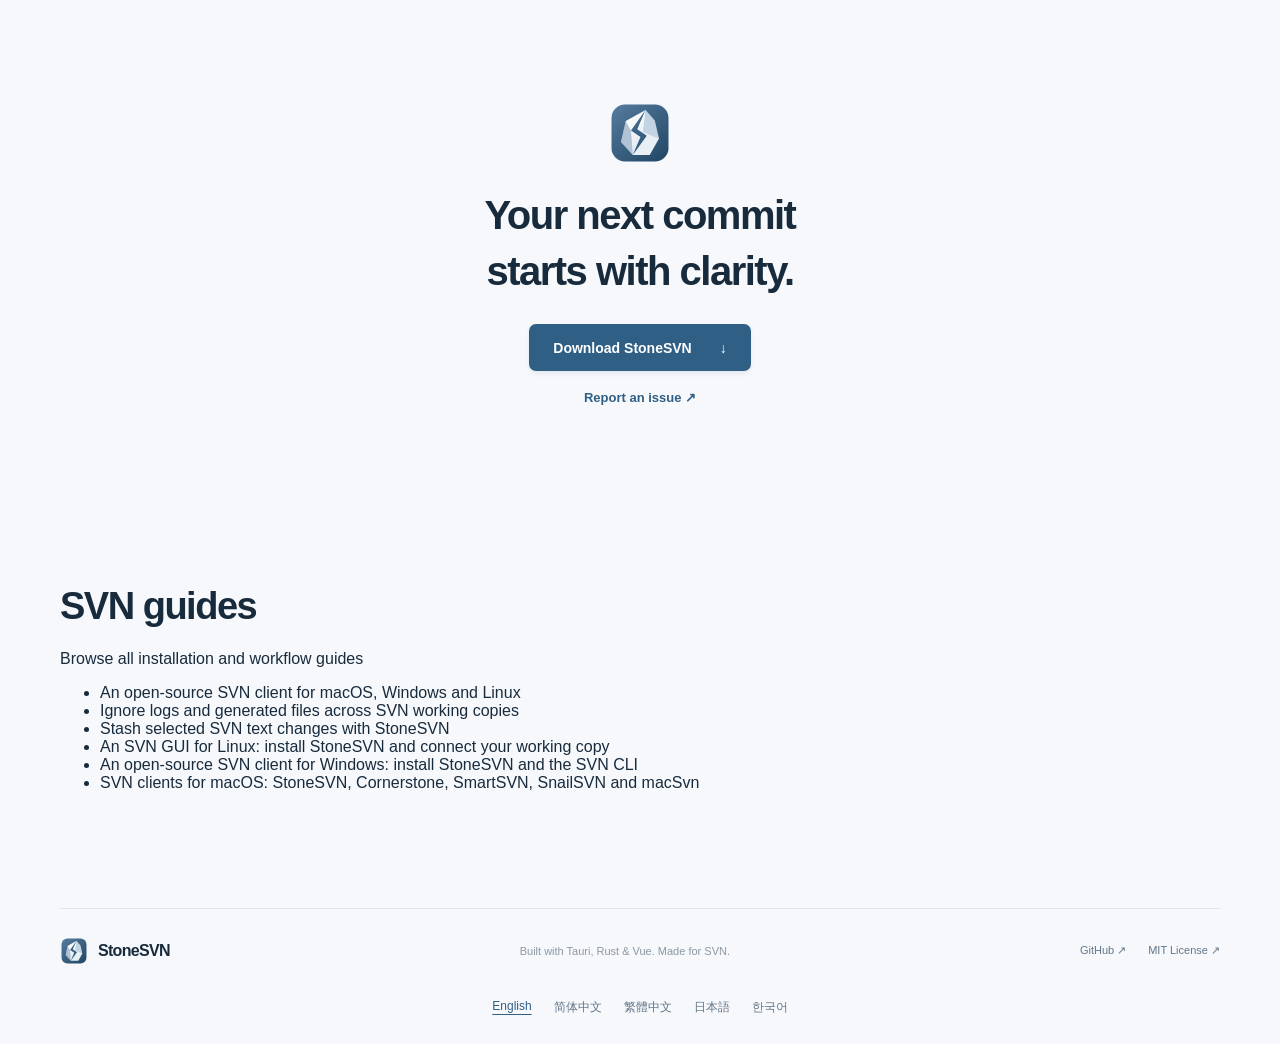
==== commit 73afc0db: "docs: refresh website screenshots with both toolbar badges" ====
--- a/en/index.html
+++ b/en/index.html
@@ -22,14 +22,14 @@
 <meta property="og:locale:alternate" content="zh_TW">
 <meta property="og:locale:alternate" content="ja_JP">
 <meta property="og:locale:alternate" content="ko_KR">
-<meta property="og:image" content="https://stonesvn.github.io/assets/screenshots/en-workspace-light.png?v=242789e88b1a37232fd574cdeda74b5022652e1e">
+<meta property="og:image" content="https://stonesvn.github.io/assets/screenshots/en-workspace-light.png?v=242789e88b1a37232fd574cdeda74b5022652e1e-5cf4299e30bc">
 <meta property="og:image:width" content="1440">
 <meta property="og:image:height" content="900">
 <meta name="twitter:card" content="summary_large_image">
 <meta name="twitter:title" content="StoneSVN · SVN for macOS with Global Ignore | Windows &amp; Linux">
 <meta name="twitter:description" content="StoneSVN is a free, open-source SVN client for macOS, Windows and Linux. Ignore files globally, choose files or directories to commit, and stash selected text hunks.">
-<meta name="twitter:image" content="https://stonesvn.github.io/assets/screenshots/en-workspace-light.png?v=242789e88b1a37232fd574cdeda74b5022652e1e">
-<script type="application/ld+json">{"@context":"https://schema.org","@type":"SoftwareApplication","name":"StoneSVN","applicationCategory":"DeveloperApplication","operatingSystem":"Windows, macOS, Linux","inLanguage":"en","url":"https://stonesvn.github.io/en/","description":"StoneSVN is a free, open-source SVN client for macOS, Windows and Linux. Ignore files globally, choose files or directories to commit, and stash selected text hunks.","license":"https://opensource.org/license/mit","downloadUrl":"https://github.com/firzen/StoneSVN/releases/latest","image":"https://stonesvn.github.io/assets/screenshots/en-workspace-light.png?v=242789e88b1a37232fd574cdeda74b5022652e1e","softwareVersion":"1.2.0","datePublished":"2026-11-18T08:25:15Z","offers":{"@type":"Offer","price":"0","priceCurrency":"USD"}}</script>
+<meta name="twitter:image" content="https://stonesvn.github.io/assets/screenshots/en-workspace-light.png?v=242789e88b1a37232fd574cdeda74b5022652e1e-5cf4299e30bc">
+<script type="application/ld+json">{"@context":"https://schema.org","@type":"SoftwareApplication","name":"StoneSVN","applicationCategory":"DeveloperApplication","operatingSystem":"Windows, macOS, Linux","inLanguage":"en","url":"https://stonesvn.github.io/en/","description":"StoneSVN is a free, open-source SVN client for macOS, Windows and Linux. Ignore files globally, choose files or directories to commit, and stash selected text hunks.","license":"https://opensource.org/license/mit","downloadUrl":"https://github.com/firzen/StoneSVN/releases/latest","image":"https://stonesvn.github.io/assets/screenshots/en-workspace-light.png?v=242789e88b1a37232fd574cdeda74b5022652e1e-5cf4299e30bc","softwareVersion":"1.2.0","datePublished":"2026-11-18T08:25:15Z","offers":{"@type":"Offer","price":"0","priceCurrency":"USD"}}</script>
 </head>
 <body>
 <a class="skip" href="#main">Skip to content</a>
@@ -42,7 +42,7 @@
 <p class="intro">Ignore files globally. One set of rules for every project.<br>Review diffs, choose what to commit, and stash unfinished work. Make everyday SVN feel easier.</p>
 <div class="hero-actions"><a class="button primary" href="#download">Download for free <span aria-hidden="true">↓</span></a><a class="button secondary" href="https://github.com/firzen/StoneSVN">View source <span aria-hidden="true">↗</span></a></div>
 <p class="platform-note">Windows · macOS · Linux <span> / </span> Open source · MIT license</p>
-<div class="product"><div class="product-bar"><span class="window-dots" aria-hidden="true"><i></i><i></i><i></i></span><span>One workspace, from changes to commits</span><div class="theme-switch" role="group" aria-label="Screenshot theme"><button type="button" data-theme="light" aria-pressed="true">Light</button><button type="button" data-theme="dark" aria-pressed="false">Dark</button></div></div><img id="workspace" data-release="242789e88b1a37232fd574cdeda74b5022652e1e" src="/assets/screenshots/en-workspace-light.png?v=242789e88b1a37232fd574cdeda74b5022652e1e" width="1440" height="900" alt="StoneSVN workspace: projects on the left, changed files in the center, and text diffs on the right" fetchpriority="high"></div>
+<div class="product"><div class="product-bar"><span class="window-dots" aria-hidden="true"><i></i><i></i><i></i></span><span>One workspace, from changes to commits</span><div class="theme-switch" role="group" aria-label="Screenshot theme"><button type="button" data-theme="light" aria-pressed="true">Light</button><button type="button" data-theme="dark" aria-pressed="false">Dark</button></div></div><img id="workspace" data-release="242789e88b1a37232fd574cdeda74b5022652e1e-5cf4299e30bc" src="/assets/screenshots/en-workspace-light.png?v=242789e88b1a37232fd574cdeda74b5022652e1e-5cf4299e30bc" width="1440" height="900" alt="StoneSVN workspace: projects on the left, changed files in the center, and text diffs on the right" fetchpriority="high"></div>
 <p class="caption">Actual app UI · Fictional projects and sample data</p>
 </section>
 <div class="principles"><div class="container"><span>Set once. Ignore globally.</span><span>Commit files or directories</span><span>Stash selected text hunks</span></div></div>
@@ -50,7 +50,7 @@
 <section class="section container" id="workflow"><div class="section-heading"><p class="eyebrow">A CALMER WORKFLOW</p><h2>Everyday SVN,<br>with less friction.</h2><p>From opening a working copy to committing changes,<br>keep everyday tools within reach.</p></div>
 <div class="features"><article><span class="feature-num">01 / WORKSPACES</span><h3>Switch projects. Keep your draft.</h3><p>Switch working copies in a persistent sidebar and drag to reorder. Commit drafts, selections, and filters stay with each project during the session.</p></article><article><span class="feature-num">02 / REVIEW & COMMIT</span><h3>Commit just what is ready.</h3><p>Review text diffs and image previews, then select files or directories to commit. Your selections and commit message remain when you return from a diff.</p></article><article><span class="feature-num">03 / LOCAL STASH</span><h3>Pause work. Stash it for later.</h3><p>Stash whole files or selected text hunks locally, then restore them to the original working copy. Copy or export text patches when needed.</p></article><article><span class="feature-num">04 / RENAME & MOVE</span><h3>Rename and move. Keep the history.</h3><p>Rename or move versioned files and directories in Properties, then jump to the new path. Directory move commits validate the full source and destination scope.</p></article><article><span class="feature-num">05 / CONFLICTS</span><h3>Choose how to resolve conflicts.</h3><p>Keep manually resolved content, or choose the local or repository version. Organize directory and tree conflicts first, then review and commit the result.</p></article><article><span class="feature-num">06 / REVIEW BEFORE REVERT</span><h3>See the scope before reverting.</h3><p>Review the affected file tree before recursive revert. You can also restore clean, complete, single-revision directories to a historical revision as local changes for a separate commit.</p></article></div><p class="maintenance-note"><a class="text-link" data-release-link href="https://github.com/firzen/StoneSVN/releases/tag/v1.2.0">Read the latest release notes ↗</a></p>
 </section>
-<section class="detail-wrap"><div class="container detail"><div><p class="eyebrow">THE DETAILS MATTER</p><h2>Your files,<br>with the full context.</h2><p>Browse the project tree, find files, edit SVN properties, or follow the commit timeline to inspect historical diffs. Everyday maintenance, all close at hand.</p><ul><li>Filter history by author, keyword, and date</li><li>Browse file history and compare revisions</li><li>Export working copy content without .svn metadata</li><li>Set shared file filters for all working copies</li></ul><a class="text-link" href="https://github.com/firzen/StoneSVN/blob/main/docs/user-guide.md">Explore the user guide <span aria-hidden="true">↗</span></a></div><figure><img src="/assets/screenshots/en-properties.png?v=242789e88b1a37232fd574cdeda74b5022652e1e" alt="StoneSVN properties view with file tree, file information, and SVN property editing" width="1440" height="900" loading="lazy"><figcaption>File browsing and properties · Sample data</figcaption></figure></div></section>
+<section class="detail-wrap"><div class="container detail"><div><p class="eyebrow">THE DETAILS MATTER</p><h2>Your files,<br>with the full context.</h2><p>Browse the project tree, find files, edit SVN properties, or follow the commit timeline to inspect historical diffs. Everyday maintenance, all close at hand.</p><ul><li>Filter history by author, keyword, and date</li><li>Browse file history and compare revisions</li><li>Export working copy content without .svn metadata</li><li>Set shared file filters for all working copies</li></ul><a class="text-link" href="https://github.com/firzen/StoneSVN/blob/main/docs/user-guide.md">Explore the user guide <span aria-hidden="true">↗</span></a></div><figure><img src="/assets/screenshots/en-properties.png?v=242789e88b1a37232fd574cdeda74b5022652e1e-5cf4299e30bc" alt="StoneSVN properties view with file tree, file information, and SVN property editing" width="1440" height="900" loading="lazy"><figcaption>File browsing and properties · Sample data</figcaption></figure></div></section>
 <section class="section container downloads" id="download"><div class="section-heading centered"><p class="eyebrow">MAKE YOURSELF AT HOME</p><h2>Your system. Your workspace.</h2><p>The same StoneSVN, wherever you work.<br>Free to use. Open source.</p></div><div class="download-grid">
 <article class="download-card"><div class="os-icon" aria-hidden="true">⌘</div><h3>macOS</h3><p>Choose the build for your Mac’s chip</p><a class="button primary" data-release-asset="mac-arm" href="https://github.com/firzen/StoneSVN/releases/latest">Apple silicon <span>↓ .dmg</span></a><a class="button secondary" data-release-asset="mac-intel" href="https://github.com/firzen/StoneSVN/releases/latest">Intel <span>↓ .dmg</span></a><small>Find your chip in About This Mac</small></article>
 <article class="download-card"><div class="os-icon windows" aria-hidden="true">⊞</div><h3>Windows</h3><p>For x64 devices</p><a class="button primary" data-release-asset="windows-exe" href="https://github.com/firzen/StoneSVN/releases/latest">Download installer <span>↓ .exe</span></a><a class="button secondary" data-release-asset="windows-msi" href="https://github.com/firzen/StoneSVN/releases/latest">Download MSI <span>↓ .msi</span></a><small>Configure your local SVN CLI after installation</small></article>
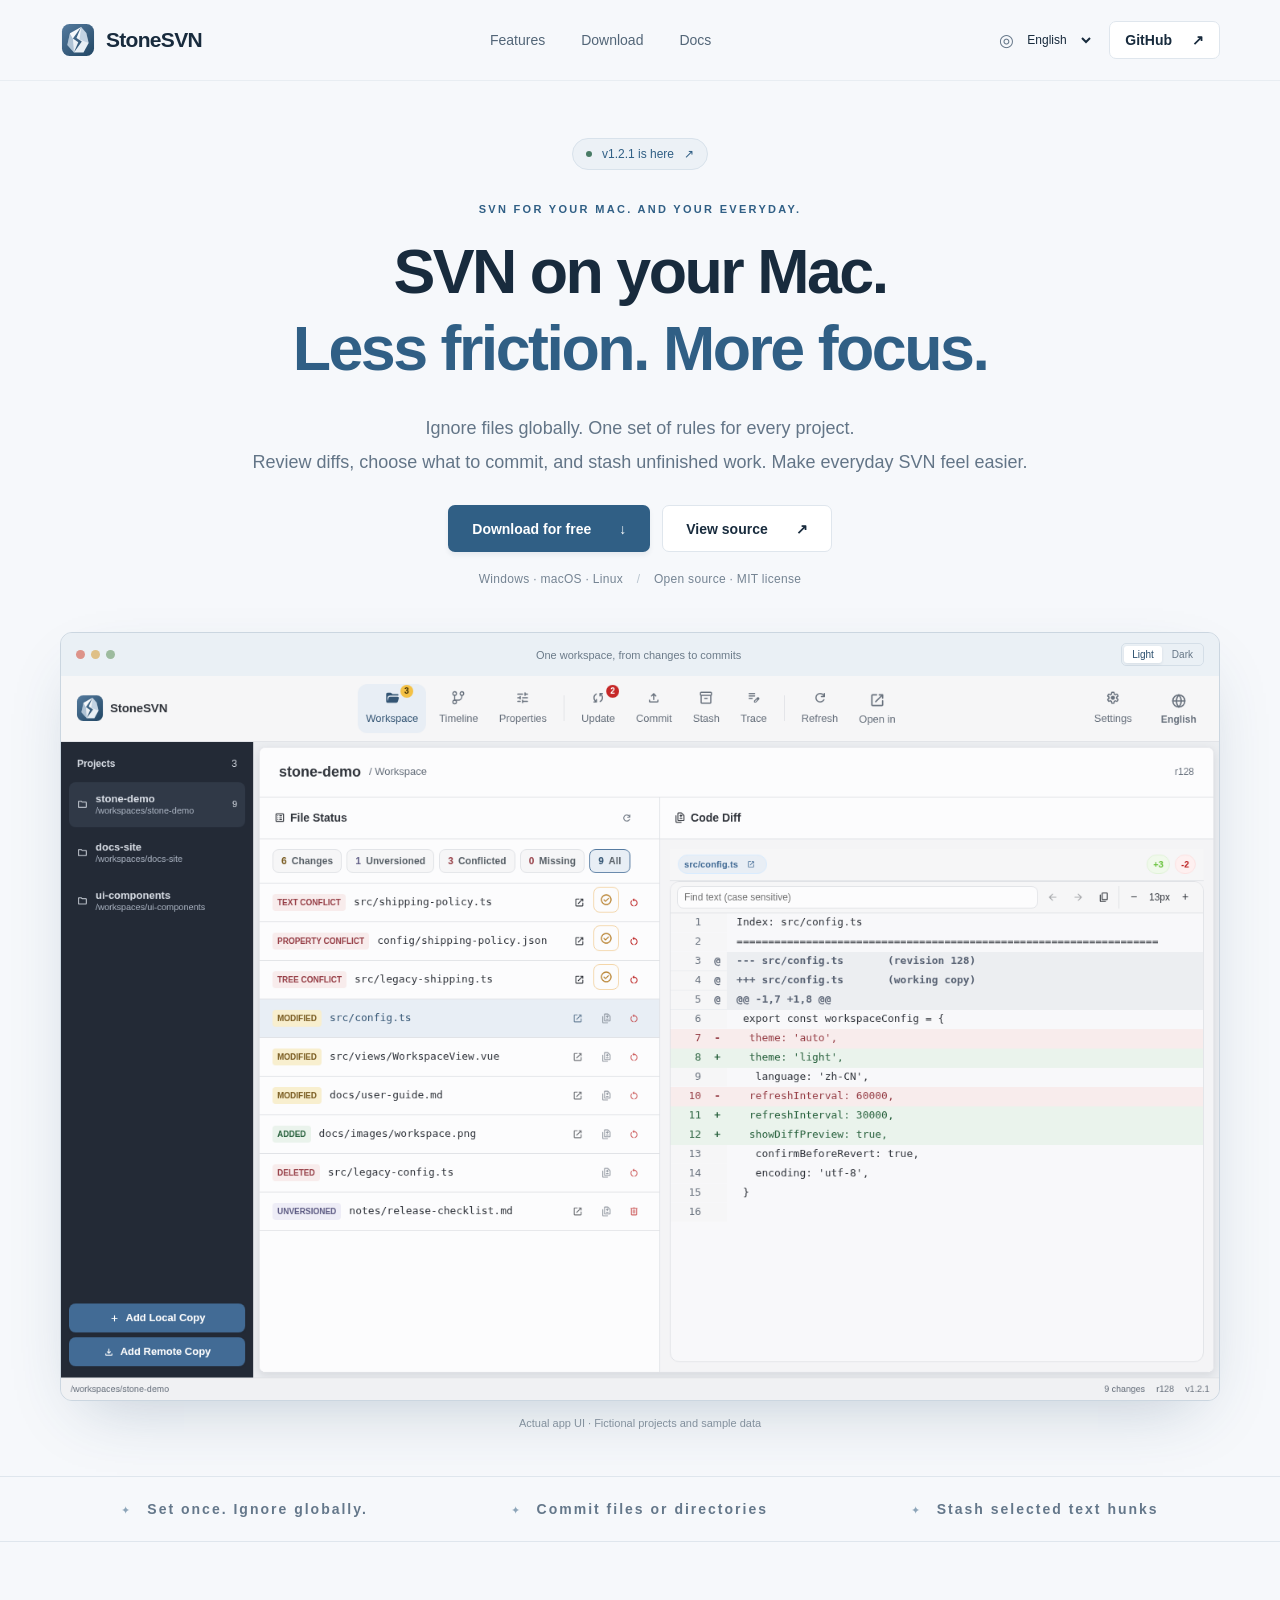
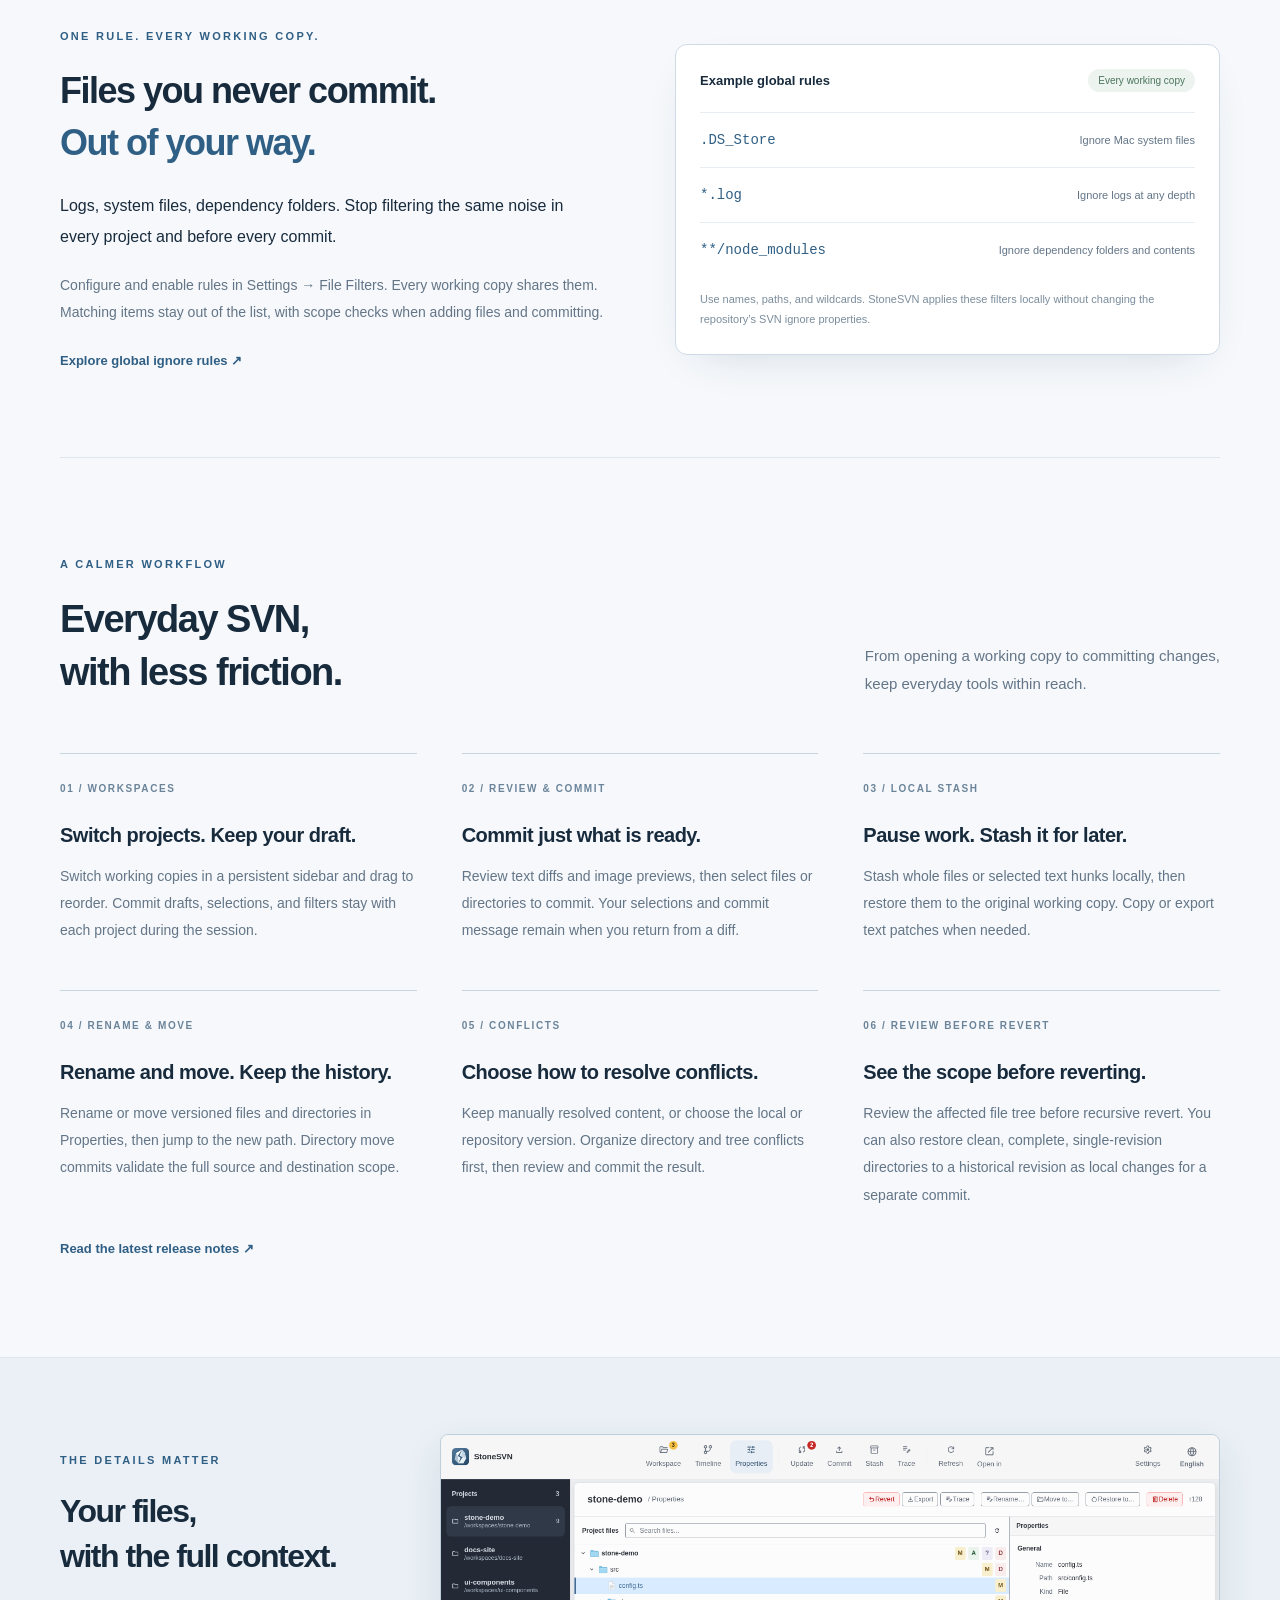
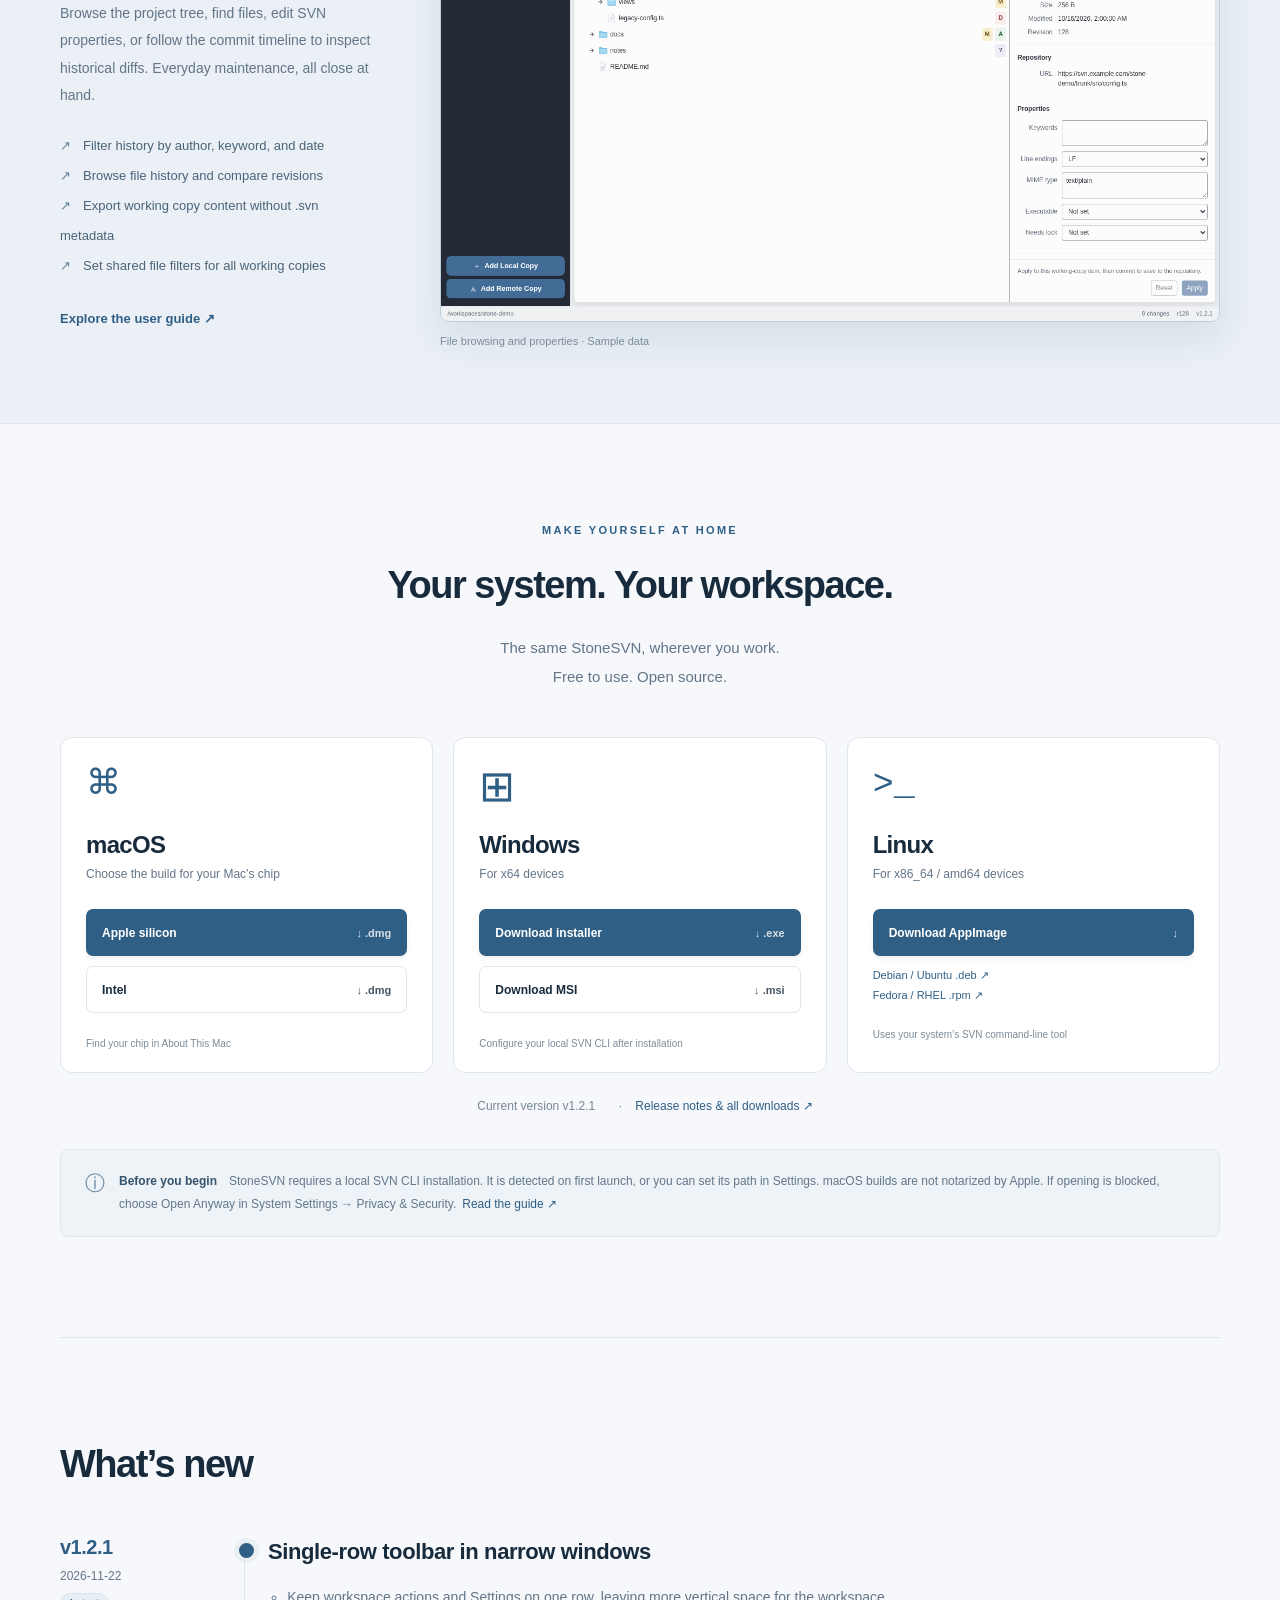
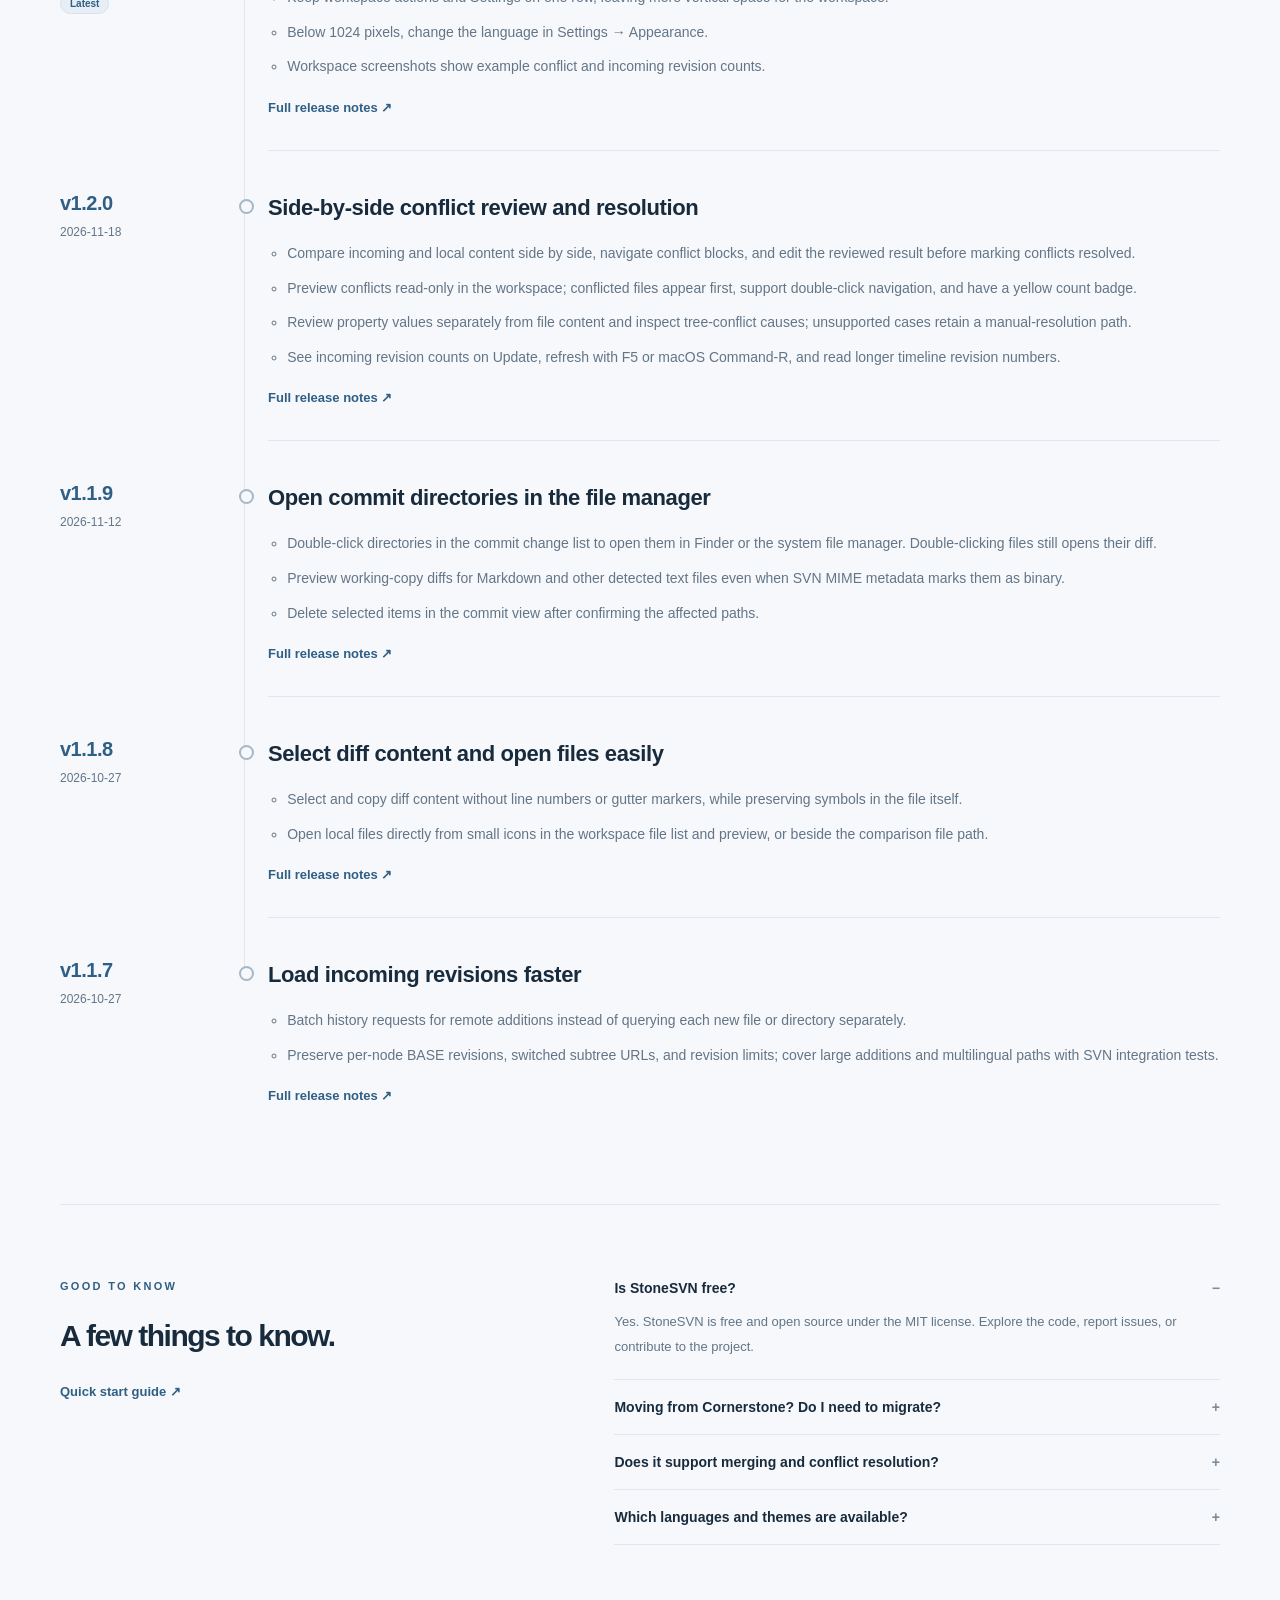
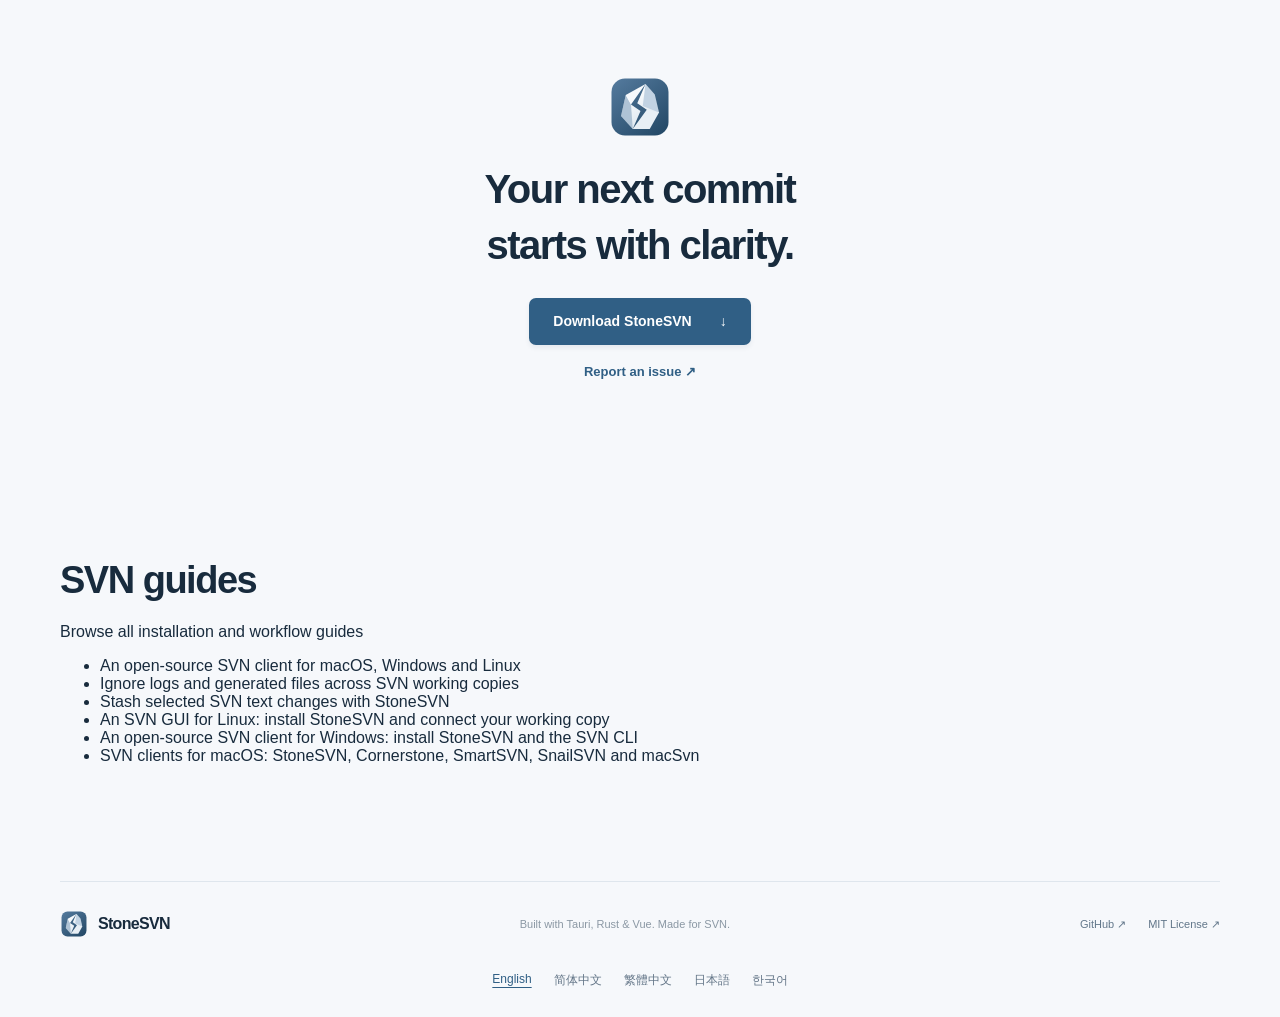
==== commit 83507cd9: "Sync v1.2.1 release notes and localized screenshots" ====
--- a/en/index.html
+++ b/en/index.html
@@ -22,42 +22,42 @@
 <meta property="og:locale:alternate" content="zh_TW">
 <meta property="og:locale:alternate" content="ja_JP">
 <meta property="og:locale:alternate" content="ko_KR">
-<meta property="og:image" content="https://stonesvn.github.io/assets/screenshots/en-workspace-light.png?v=242789e88b1a37232fd574cdeda74b5022652e1e-5cf4299e30bc">
+<meta property="og:image" content="https://stonesvn.github.io/assets/screenshots/en-workspace-light.png?v=c7a8e88d7b92a0083da0777f5daf2e9886c05a70">
 <meta property="og:image:width" content="1440">
 <meta property="og:image:height" content="900">
 <meta name="twitter:card" content="summary_large_image">
 <meta name="twitter:title" content="StoneSVN · SVN for macOS with Global Ignore | Windows &amp; Linux">
 <meta name="twitter:description" content="StoneSVN is a free, open-source SVN client for macOS, Windows and Linux. Ignore files globally, choose files or directories to commit, and stash selected text hunks.">
-<meta name="twitter:image" content="https://stonesvn.github.io/assets/screenshots/en-workspace-light.png?v=242789e88b1a37232fd574cdeda74b5022652e1e-5cf4299e30bc">
-<script type="application/ld+json">{"@context":"https://schema.org","@type":"SoftwareApplication","name":"StoneSVN","applicationCategory":"DeveloperApplication","operatingSystem":"Windows, macOS, Linux","inLanguage":"en","url":"https://stonesvn.github.io/en/","description":"StoneSVN is a free, open-source SVN client for macOS, Windows and Linux. Ignore files globally, choose files or directories to commit, and stash selected text hunks.","license":"https://opensource.org/license/mit","downloadUrl":"https://github.com/firzen/StoneSVN/releases/latest","image":"https://stonesvn.github.io/assets/screenshots/en-workspace-light.png?v=242789e88b1a37232fd574cdeda74b5022652e1e-5cf4299e30bc","softwareVersion":"1.2.0","datePublished":"2026-11-18T08:25:15Z","offers":{"@type":"Offer","price":"0","priceCurrency":"USD"}}</script>
+<meta name="twitter:image" content="https://stonesvn.github.io/assets/screenshots/en-workspace-light.png?v=c7a8e88d7b92a0083da0777f5daf2e9886c05a70">
+<script type="application/ld+json">{"@context":"https://schema.org","@type":"SoftwareApplication","name":"StoneSVN","applicationCategory":"DeveloperApplication","operatingSystem":"Windows, macOS, Linux","inLanguage":"en","url":"https://stonesvn.github.io/en/","description":"StoneSVN is a free, open-source SVN client for macOS, Windows and Linux. Ignore files globally, choose files or directories to commit, and stash selected text hunks.","license":"https://opensource.org/license/mit","downloadUrl":"https://github.com/firzen/StoneSVN/releases/latest","image":"https://stonesvn.github.io/assets/screenshots/en-workspace-light.png?v=c7a8e88d7b92a0083da0777f5daf2e9886c05a70","softwareVersion":"1.2.1","datePublished":"2026-11-22T16:05:21Z","offers":{"@type":"Offer","price":"0","priceCurrency":"USD"}}</script>
 </head>
 <body>
 <a class="skip" href="#main">Skip to content</a>
 <header class="header"><div class="container nav"><a class="brand" href="#" aria-label="StoneSVN home"><img src="/assets/stone.svg" alt="" width="36" height="36">StoneSVN</a><nav aria-label="Main navigation"><a href="#features">Features</a><a href="#download">Download</a><a href="https://github.com/firzen/StoneSVN/blob/main/README.md">Docs</a></nav><div class="nav-actions"><label class="language-label"><span aria-hidden="true">◎</span><select id="language" aria-label="Language / 语言"><option value="en" selected>English</option><option value="zh-CN">简体中文</option><option value="zh-TW">繁體中文</option><option value="ja">日本語</option><option value="ko">한국어</option></select></label><a class="github" href="https://github.com/firzen/StoneSVN">GitHub <span aria-hidden="true">↗</span></a></div></div></header>
 <main id="main">
 <section class="hero container">
-<a class="release" data-release-link href="https://github.com/firzen/StoneSVN/releases/tag/v1.2.0"><span class="dot"></span> <span data-release-label data-release-template="{version} is here">v1.2.0 is here</span> <span aria-hidden="true">↗</span></a>
+<a class="release" data-release-link href="https://github.com/firzen/StoneSVN/releases/tag/v1.2.1"><span class="dot"></span> <span data-release-label data-release-template="{version} is here">v1.2.1 is here</span> <span aria-hidden="true">↗</span></a>
 <p class="eyebrow">SVN FOR YOUR MAC. AND YOUR EVERYDAY.</p>
 <h1>SVN on your Mac.<br><span>Less friction. More focus.</span></h1>
 <p class="intro">Ignore files globally. One set of rules for every project.<br>Review diffs, choose what to commit, and stash unfinished work. Make everyday SVN feel easier.</p>
 <div class="hero-actions"><a class="button primary" href="#download">Download for free <span aria-hidden="true">↓</span></a><a class="button secondary" href="https://github.com/firzen/StoneSVN">View source <span aria-hidden="true">↗</span></a></div>
 <p class="platform-note">Windows · macOS · Linux <span> / </span> Open source · MIT license</p>
-<div class="product"><div class="product-bar"><span class="window-dots" aria-hidden="true"><i></i><i></i><i></i></span><span>One workspace, from changes to commits</span><div class="theme-switch" role="group" aria-label="Screenshot theme"><button type="button" data-theme="light" aria-pressed="true">Light</button><button type="button" data-theme="dark" aria-pressed="false">Dark</button></div></div><img id="workspace" data-release="242789e88b1a37232fd574cdeda74b5022652e1e-5cf4299e30bc" src="/assets/screenshots/en-workspace-light.png?v=242789e88b1a37232fd574cdeda74b5022652e1e-5cf4299e30bc" width="1440" height="900" alt="StoneSVN workspace: projects on the left, changed files in the center, and text diffs on the right" fetchpriority="high"></div>
+<div class="product"><div class="product-bar"><span class="window-dots" aria-hidden="true"><i></i><i></i><i></i></span><span>One workspace, from changes to commits</span><div class="theme-switch" role="group" aria-label="Screenshot theme"><button type="button" data-theme="light" aria-pressed="true">Light</button><button type="button" data-theme="dark" aria-pressed="false">Dark</button></div></div><img id="workspace" data-release="c7a8e88d7b92a0083da0777f5daf2e9886c05a70" src="/assets/screenshots/en-workspace-light.png?v=c7a8e88d7b92a0083da0777f5daf2e9886c05a70" width="1440" height="900" alt="StoneSVN workspace: projects on the left, changed files in the center, and text diffs on the right" fetchpriority="high"></div>
 <p class="caption">Actual app UI · Fictional projects and sample data</p>
 </section>
 <div class="principles"><div class="container"><span>Set once. Ignore globally.</span><span>Commit files or directories</span><span>Stash selected text hunks</span></div></div>
 <section class="ignore-section container" id="features"><div class="ignore-copy"><p class="eyebrow">ONE RULE. EVERY WORKING COPY.</p><h2>Files you never commit.<br><span>Out of your way.</span></h2><p class="ignore-intro">Logs, system files, dependency folders. Stop filtering the same noise in every project and before every commit.</p><p>Configure and enable rules in Settings → File Filters. Every working copy shares them. Matching items stay out of the list, with scope checks when adding files and committing.</p><a class="text-link" href="https://github.com/firzen/StoneSVN/blob/main/README.md#global-ignore-rules">Explore global ignore rules ↗</a></div><div class="ignore-example"><div class="rule-header"><span>Example global rules</span><span class="rule-badge">Every working copy</span></div><div class="rule-row"><code>.DS_Store</code><span>Ignore Mac system files</span></div><div class="rule-row"><code>*.log</code><span>Ignore logs at any depth</span></div><div class="rule-row"><code>**/node_modules</code><span>Ignore dependency folders and contents</span></div><p class="rule-footnote">Use names, paths, and wildcards. StoneSVN applies these filters locally without changing the repository’s SVN ignore properties.</p></div></section>
 <section class="section container" id="workflow"><div class="section-heading"><p class="eyebrow">A CALMER WORKFLOW</p><h2>Everyday SVN,<br>with less friction.</h2><p>From opening a working copy to committing changes,<br>keep everyday tools within reach.</p></div>
-<div class="features"><article><span class="feature-num">01 / WORKSPACES</span><h3>Switch projects. Keep your draft.</h3><p>Switch working copies in a persistent sidebar and drag to reorder. Commit drafts, selections, and filters stay with each project during the session.</p></article><article><span class="feature-num">02 / REVIEW & COMMIT</span><h3>Commit just what is ready.</h3><p>Review text diffs and image previews, then select files or directories to commit. Your selections and commit message remain when you return from a diff.</p></article><article><span class="feature-num">03 / LOCAL STASH</span><h3>Pause work. Stash it for later.</h3><p>Stash whole files or selected text hunks locally, then restore them to the original working copy. Copy or export text patches when needed.</p></article><article><span class="feature-num">04 / RENAME & MOVE</span><h3>Rename and move. Keep the history.</h3><p>Rename or move versioned files and directories in Properties, then jump to the new path. Directory move commits validate the full source and destination scope.</p></article><article><span class="feature-num">05 / CONFLICTS</span><h3>Choose how to resolve conflicts.</h3><p>Keep manually resolved content, or choose the local or repository version. Organize directory and tree conflicts first, then review and commit the result.</p></article><article><span class="feature-num">06 / REVIEW BEFORE REVERT</span><h3>See the scope before reverting.</h3><p>Review the affected file tree before recursive revert. You can also restore clean, complete, single-revision directories to a historical revision as local changes for a separate commit.</p></article></div><p class="maintenance-note"><a class="text-link" data-release-link href="https://github.com/firzen/StoneSVN/releases/tag/v1.2.0">Read the latest release notes ↗</a></p>
+<div class="features"><article><span class="feature-num">01 / WORKSPACES</span><h3>Switch projects. Keep your draft.</h3><p>Switch working copies in a persistent sidebar and drag to reorder. Commit drafts, selections, and filters stay with each project during the session.</p></article><article><span class="feature-num">02 / REVIEW & COMMIT</span><h3>Commit just what is ready.</h3><p>Review text diffs and image previews, then select files or directories to commit. Your selections and commit message remain when you return from a diff.</p></article><article><span class="feature-num">03 / LOCAL STASH</span><h3>Pause work. Stash it for later.</h3><p>Stash whole files or selected text hunks locally, then restore them to the original working copy. Copy or export text patches when needed.</p></article><article><span class="feature-num">04 / RENAME & MOVE</span><h3>Rename and move. Keep the history.</h3><p>Rename or move versioned files and directories in Properties, then jump to the new path. Directory move commits validate the full source and destination scope.</p></article><article><span class="feature-num">05 / CONFLICTS</span><h3>Choose how to resolve conflicts.</h3><p>Keep manually resolved content, or choose the local or repository version. Organize directory and tree conflicts first, then review and commit the result.</p></article><article><span class="feature-num">06 / REVIEW BEFORE REVERT</span><h3>See the scope before reverting.</h3><p>Review the affected file tree before recursive revert. You can also restore clean, complete, single-revision directories to a historical revision as local changes for a separate commit.</p></article></div><p class="maintenance-note"><a class="text-link" data-release-link href="https://github.com/firzen/StoneSVN/releases/tag/v1.2.1">Read the latest release notes ↗</a></p>
 </section>
-<section class="detail-wrap"><div class="container detail"><div><p class="eyebrow">THE DETAILS MATTER</p><h2>Your files,<br>with the full context.</h2><p>Browse the project tree, find files, edit SVN properties, or follow the commit timeline to inspect historical diffs. Everyday maintenance, all close at hand.</p><ul><li>Filter history by author, keyword, and date</li><li>Browse file history and compare revisions</li><li>Export working copy content without .svn metadata</li><li>Set shared file filters for all working copies</li></ul><a class="text-link" href="https://github.com/firzen/StoneSVN/blob/main/docs/user-guide.md">Explore the user guide <span aria-hidden="true">↗</span></a></div><figure><img src="/assets/screenshots/en-properties.png?v=242789e88b1a37232fd574cdeda74b5022652e1e-5cf4299e30bc" alt="StoneSVN properties view with file tree, file information, and SVN property editing" width="1440" height="900" loading="lazy"><figcaption>File browsing and properties · Sample data</figcaption></figure></div></section>
+<section class="detail-wrap"><div class="container detail"><div><p class="eyebrow">THE DETAILS MATTER</p><h2>Your files,<br>with the full context.</h2><p>Browse the project tree, find files, edit SVN properties, or follow the commit timeline to inspect historical diffs. Everyday maintenance, all close at hand.</p><ul><li>Filter history by author, keyword, and date</li><li>Browse file history and compare revisions</li><li>Export working copy content without .svn metadata</li><li>Set shared file filters for all working copies</li></ul><a class="text-link" href="https://github.com/firzen/StoneSVN/blob/main/docs/user-guide.md">Explore the user guide <span aria-hidden="true">↗</span></a></div><figure><img src="/assets/screenshots/en-properties.png?v=c7a8e88d7b92a0083da0777f5daf2e9886c05a70" alt="StoneSVN properties view with file tree, file information, and SVN property editing" width="1440" height="900" loading="lazy"><figcaption>File browsing and properties · Sample data</figcaption></figure></div></section>
 <section class="section container downloads" id="download"><div class="section-heading centered"><p class="eyebrow">MAKE YOURSELF AT HOME</p><h2>Your system. Your workspace.</h2><p>The same StoneSVN, wherever you work.<br>Free to use. Open source.</p></div><div class="download-grid">
 <article class="download-card"><div class="os-icon" aria-hidden="true">⌘</div><h3>macOS</h3><p>Choose the build for your Mac’s chip</p><a class="button primary" data-release-asset="mac-arm" href="https://github.com/firzen/StoneSVN/releases/latest">Apple silicon <span>↓ .dmg</span></a><a class="button secondary" data-release-asset="mac-intel" href="https://github.com/firzen/StoneSVN/releases/latest">Intel <span>↓ .dmg</span></a><small>Find your chip in About This Mac</small></article>
 <article class="download-card"><div class="os-icon windows" aria-hidden="true">⊞</div><h3>Windows</h3><p>For x64 devices</p><a class="button primary" data-release-asset="windows-exe" href="https://github.com/firzen/StoneSVN/releases/latest">Download installer <span>↓ .exe</span></a><a class="button secondary" data-release-asset="windows-msi" href="https://github.com/firzen/StoneSVN/releases/latest">Download MSI <span>↓ .msi</span></a><small>Configure your local SVN CLI after installation</small></article>
 <article class="download-card"><div class="os-icon" aria-hidden="true">&gt;_</div><h3>Linux</h3><p>For x86_64 / amd64 devices</p><a class="button primary" data-release-asset="linux-appimage" href="https://github.com/firzen/StoneSVN/releases/latest">Download AppImage <span>↓</span></a><div class="linux-links"><a data-release-asset="linux-deb" href="https://github.com/firzen/StoneSVN/releases/latest">Debian / Ubuntu .deb ↗</a><a data-release-asset="linux-rpm" href="https://github.com/firzen/StoneSVN/releases/latest">Fedora / RHEL .rpm ↗</a></div><small>Uses your system’s SVN command-line tool</small></article></div>
-<p class="release-note"><span data-release-label data-release-template="Current version {version}">Current version v1.2.0</span> <span>·</span> <a data-release-link href="https://github.com/firzen/StoneSVN/releases/tag/v1.2.0">Release notes &amp; all downloads ↗</a></p>
+<p class="release-note"><span data-release-label data-release-template="Current version {version}">Current version v1.2.1</span> <span>·</span> <a data-release-link href="https://github.com/firzen/StoneSVN/releases/tag/v1.2.1">Release notes &amp; all downloads ↗</a></p>
 <div class="install-note"><span aria-hidden="true">ⓘ</span><p><strong>Before you begin</strong>　StoneSVN requires a local SVN CLI installation. It is detected on first launch, or you can set its path in Settings. macOS builds are not notarized by Apple. If opening is blocked, choose Open Anyway in System Settings → Privacy &amp; Security.<a href="https://github.com/firzen/StoneSVN/blob/main/docs/macos-distribution.md">Read the guide ↗</a></p></div></section>
-<section class="section container release-history" id="release-notes" aria-labelledby="release-heading"><h2 id="release-heading">What’s new</h2><ol class="release-timeline" role="list"><li class="release-entry is-latest"><div class="release-meta"><a class="release-version" href="https://github.com/firzen/StoneSVN/releases/tag/v1.2.0">v1.2.0</a><time datetime="2026-11-18T08:25:15Z">2026-11-18</time><span class="release-latest">Latest</span></div><article class="release-content" aria-labelledby="release-v1.2.0"><h3 id="release-v1.2.0">Side-by-side conflict review and resolution</h3><ul><li>Compare incoming and local content side by side, navigate conflict blocks, and edit the reviewed result before marking conflicts resolved.</li><li>Preview conflicts read-only in the workspace; conflicted files appear first, support double-click navigation, and have a yellow count badge.</li><li>Review property values separately from file content and inspect tree-conflict causes; unsupported cases retain a manual-resolution path.</li><li>See incoming revision counts on Update, refresh with F5 or macOS Command-R, and read longer timeline revision numbers.</li></ul><a class="text-link" href="https://github.com/firzen/StoneSVN/releases/tag/v1.2.0">Full release notes ↗</a></article></li><li class="release-entry"><div class="release-meta"><a class="release-version" href="https://github.com/firzen/StoneSVN/releases/tag/v1.1.9">v1.1.9</a><time datetime="2026-11-12T02:05:34Z">2026-11-12</time></div><article class="release-content" aria-labelledby="release-v1.1.9"><h3 id="release-v1.1.9">Open commit directories in the file manager</h3><ul><li>Double-click directories in the commit change list to open them in Finder or the system file manager. Double-clicking files still opens their diff.</li><li>Preview working-copy diffs for Markdown and other detected text files even when SVN MIME metadata marks them as binary.</li><li>Delete selected items in the commit view after confirming the affected paths.</li></ul><a class="text-link" href="https://github.com/firzen/StoneSVN/releases/tag/v1.1.9">Full release notes ↗</a></article></li><li class="release-entry"><div class="release-meta"><a class="release-version" href="https://github.com/firzen/StoneSVN/releases/tag/v1.1.8">v1.1.8</a><time datetime="2026-10-27T03:00:04Z">2026-10-27</time></div><article class="release-content" aria-labelledby="release-v1.1.8"><h3 id="release-v1.1.8">Select diff content and open files easily</h3><ul><li>Select and copy diff content without line numbers or gutter markers, while preserving symbols in the file itself.</li><li>Open local files directly from small icons in the workspace file list and preview, or beside the comparison file path.</li></ul><a class="text-link" href="https://github.com/firzen/StoneSVN/releases/tag/v1.1.8">Full release notes ↗</a></article></li><li class="release-entry"><div class="release-meta"><a class="release-version" href="https://github.com/firzen/StoneSVN/releases/tag/v1.1.7">v1.1.7</a><time datetime="2026-10-27T01:45:45Z">2026-10-27</time></div><article class="release-content" aria-labelledby="release-v1.1.7"><h3 id="release-v1.1.7">Load incoming revisions faster</h3><ul><li>Batch history requests for remote additions instead of querying each new file or directory separately.</li><li>Preserve per-node BASE revisions, switched subtree URLs, and revision limits; cover large additions and multilingual paths with SVN integration tests.</li></ul><a class="text-link" href="https://github.com/firzen/StoneSVN/releases/tag/v1.1.7">Full release notes ↗</a></article></li><li class="release-entry"><div class="release-meta"><a class="release-version" href="https://github.com/firzen/StoneSVN/releases/tag/v1.1.6">v1.1.6</a><time datetime="2026-10-22T07:34:22Z">2026-10-22</time></div><article class="release-content" aria-labelledby="release-v1.1.6"><h3 id="release-v1.1.6">Review incoming changes and update results</h3><ul><li>Browse incoming revisions and changed files; filter by status or path, group by directory, and copy paths.</li><li>Keep the actual files changed by an update and compare their before/after revisions, with conflict and completion details.</li><li>Refresh local state before checking remote history in the background. On macOS, reopen the preserved workspace from the Dock after closing the window.</li></ul><a class="text-link" href="https://github.com/firzen/StoneSVN/releases/tag/v1.1.6">Full release notes ↗</a></article></li></ol></section><section class="faq-section container"><div><p class="eyebrow">GOOD TO KNOW</p><h2>A few things to know.</h2><a class="text-link" href="https://github.com/firzen/StoneSVN/blob/main/QUICKSTART.md">Quick start guide ↗</a></div><div class="faq"><details open><summary>Is StoneSVN free?</summary><p>Yes. StoneSVN is free and open source under the MIT license. Explore the code, report issues, or contribute to the project.</p></details><details><summary>Moving from Cornerstone? Do I need to migrate?</summary><p>No. StoneSVN uses your local SVN CLI to open existing working copies or check out remote repositories. Start with the quick start guide if you are new to the app.</p></details><details><summary>Does it support merging and conflict resolution?</summary><p>Conflict actions support manually resolved content or the local/repository version. Organize directory and tree conflicts before marking them resolved. General Merge, Switch, and line-by-line Blame interfaces are still unavailable.</p></details><details><summary>Which languages and themes are available?</summary><p>The app supports Simplified Chinese, Traditional Chinese, English, Japanese, and Korean, with light and dark themes available in Settings.</p></details></div></section>
+<section class="section container release-history" id="release-notes" aria-labelledby="release-heading"><h2 id="release-heading">What’s new</h2><ol class="release-timeline" role="list"><li class="release-entry is-latest"><div class="release-meta"><a class="release-version" href="https://github.com/firzen/StoneSVN/releases/tag/v1.2.1">v1.2.1</a><time datetime="2026-11-22T16:05:21Z">2026-11-22</time><span class="release-latest">Latest</span></div><article class="release-content" aria-labelledby="release-v1.2.1"><h3 id="release-v1.2.1">Single-row toolbar in narrow windows</h3><ul><li>Keep workspace actions and Settings on one row, leaving more vertical space for the workspace.</li><li>Below 1024 pixels, change the language in Settings → Appearance.</li><li>Workspace screenshots show example conflict and incoming revision counts.</li></ul><a class="text-link" href="https://github.com/firzen/StoneSVN/releases/tag/v1.2.1">Full release notes ↗</a></article></li><li class="release-entry"><div class="release-meta"><a class="release-version" href="https://github.com/firzen/StoneSVN/releases/tag/v1.2.0">v1.2.0</a><time datetime="2026-11-18T08:25:15Z">2026-11-18</time></div><article class="release-content" aria-labelledby="release-v1.2.0"><h3 id="release-v1.2.0">Side-by-side conflict review and resolution</h3><ul><li>Compare incoming and local content side by side, navigate conflict blocks, and edit the reviewed result before marking conflicts resolved.</li><li>Preview conflicts read-only in the workspace; conflicted files appear first, support double-click navigation, and have a yellow count badge.</li><li>Review property values separately from file content and inspect tree-conflict causes; unsupported cases retain a manual-resolution path.</li><li>See incoming revision counts on Update, refresh with F5 or macOS Command-R, and read longer timeline revision numbers.</li></ul><a class="text-link" href="https://github.com/firzen/StoneSVN/releases/tag/v1.2.0">Full release notes ↗</a></article></li><li class="release-entry"><div class="release-meta"><a class="release-version" href="https://github.com/firzen/StoneSVN/releases/tag/v1.1.9">v1.1.9</a><time datetime="2026-11-12T02:05:34Z">2026-11-12</time></div><article class="release-content" aria-labelledby="release-v1.1.9"><h3 id="release-v1.1.9">Open commit directories in the file manager</h3><ul><li>Double-click directories in the commit change list to open them in Finder or the system file manager. Double-clicking files still opens their diff.</li><li>Preview working-copy diffs for Markdown and other detected text files even when SVN MIME metadata marks them as binary.</li><li>Delete selected items in the commit view after confirming the affected paths.</li></ul><a class="text-link" href="https://github.com/firzen/StoneSVN/releases/tag/v1.1.9">Full release notes ↗</a></article></li><li class="release-entry"><div class="release-meta"><a class="release-version" href="https://github.com/firzen/StoneSVN/releases/tag/v1.1.8">v1.1.8</a><time datetime="2026-10-27T03:00:04Z">2026-10-27</time></div><article class="release-content" aria-labelledby="release-v1.1.8"><h3 id="release-v1.1.8">Select diff content and open files easily</h3><ul><li>Select and copy diff content without line numbers or gutter markers, while preserving symbols in the file itself.</li><li>Open local files directly from small icons in the workspace file list and preview, or beside the comparison file path.</li></ul><a class="text-link" href="https://github.com/firzen/StoneSVN/releases/tag/v1.1.8">Full release notes ↗</a></article></li><li class="release-entry"><div class="release-meta"><a class="release-version" href="https://github.com/firzen/StoneSVN/releases/tag/v1.1.7">v1.1.7</a><time datetime="2026-10-27T01:45:45Z">2026-10-27</time></div><article class="release-content" aria-labelledby="release-v1.1.7"><h3 id="release-v1.1.7">Load incoming revisions faster</h3><ul><li>Batch history requests for remote additions instead of querying each new file or directory separately.</li><li>Preserve per-node BASE revisions, switched subtree URLs, and revision limits; cover large additions and multilingual paths with SVN integration tests.</li></ul><a class="text-link" href="https://github.com/firzen/StoneSVN/releases/tag/v1.1.7">Full release notes ↗</a></article></li></ol></section><section class="faq-section container"><div><p class="eyebrow">GOOD TO KNOW</p><h2>A few things to know.</h2><a class="text-link" href="https://github.com/firzen/StoneSVN/blob/main/QUICKSTART.md">Quick start guide ↗</a></div><div class="faq"><details open><summary>Is StoneSVN free?</summary><p>Yes. StoneSVN is free and open source under the MIT license. Explore the code, report issues, or contribute to the project.</p></details><details><summary>Moving from Cornerstone? Do I need to migrate?</summary><p>No. StoneSVN uses your local SVN CLI to open existing working copies or check out remote repositories. Start with the quick start guide if you are new to the app.</p></details><details><summary>Does it support merging and conflict resolution?</summary><p>Conflict actions support manually resolved content or the local/repository version. Organize directory and tree conflicts before marking them resolved. General Merge, Switch, and line-by-line Blame interfaces are still unavailable.</p></details><details><summary>Which languages and themes are available?</summary><p>The app supports Simplified Chinese, Traditional Chinese, English, Japanese, and Korean, with light and dark themes available in Settings.</p></details></div></section>
 <section class="closing container"><img src="/assets/stone.svg" alt="" width="64" height="64"><h2>Your next commit<br>starts with clarity.</h2><a class="button primary" href="#download">Download StoneSVN <span aria-hidden="true">↓</span></a><a class="text-link" href="https://github.com/firzen/StoneSVN/issues">Report an issue ↗</a></section>
 <section class="section container" id="guides"><h2>SVN guides</h2><p><a href="/en/guides/">Browse all installation and workflow guides</a></p><ul><li><a href="/en/guides/svn-client-macos/">An open-source SVN client for macOS, Windows and Linux</a></li><li><a href="/en/guides/svn-global-ignore/">Ignore logs and generated files across SVN working copies</a></li><li><a href="/en/guides/svn-stash-selected-hunks/">Stash selected SVN text changes with StoneSVN</a></li><li><a href="/en/guides/svn-client-linux/">An SVN GUI for Linux: install StoneSVN and connect your working copy</a></li><li><a href="/en/guides/svn-client-windows/">An open-source SVN client for Windows: install StoneSVN and the SVN CLI</a></li><li><a href="/en/guides/svn-clients-macos-compared/">SVN clients for macOS: StoneSVN, Cornerstone, SmartSVN, SnailSVN and macSvn</a></li></ul></section></main>
 <footer class="container footer"><a class="brand" href="#"><img src="/assets/stone.svg" alt="" width="28" height="28">StoneSVN</a><span>Built with Tauri, Rust & Vue. Made for SVN.</span><div><a href="https://github.com/firzen/StoneSVN">GitHub ↗</a><a href="https://github.com/firzen/StoneSVN/blob/main/LICENSE">MIT License ↗</a></div></footer><nav class="language-links container" aria-label="Languages"><a href="/en/" lang="en" hreflang="en" aria-current="page">English</a><a href="/zh-CN/" lang="zh-CN" hreflang="zh-CN">简体中文</a><a href="/zh-TW/" lang="zh-TW" hreflang="zh-TW">繁體中文</a><a href="/ja/" lang="ja" hreflang="ja">日本語</a><a href="/ko/" lang="ko" hreflang="ko">한국어</a></nav>
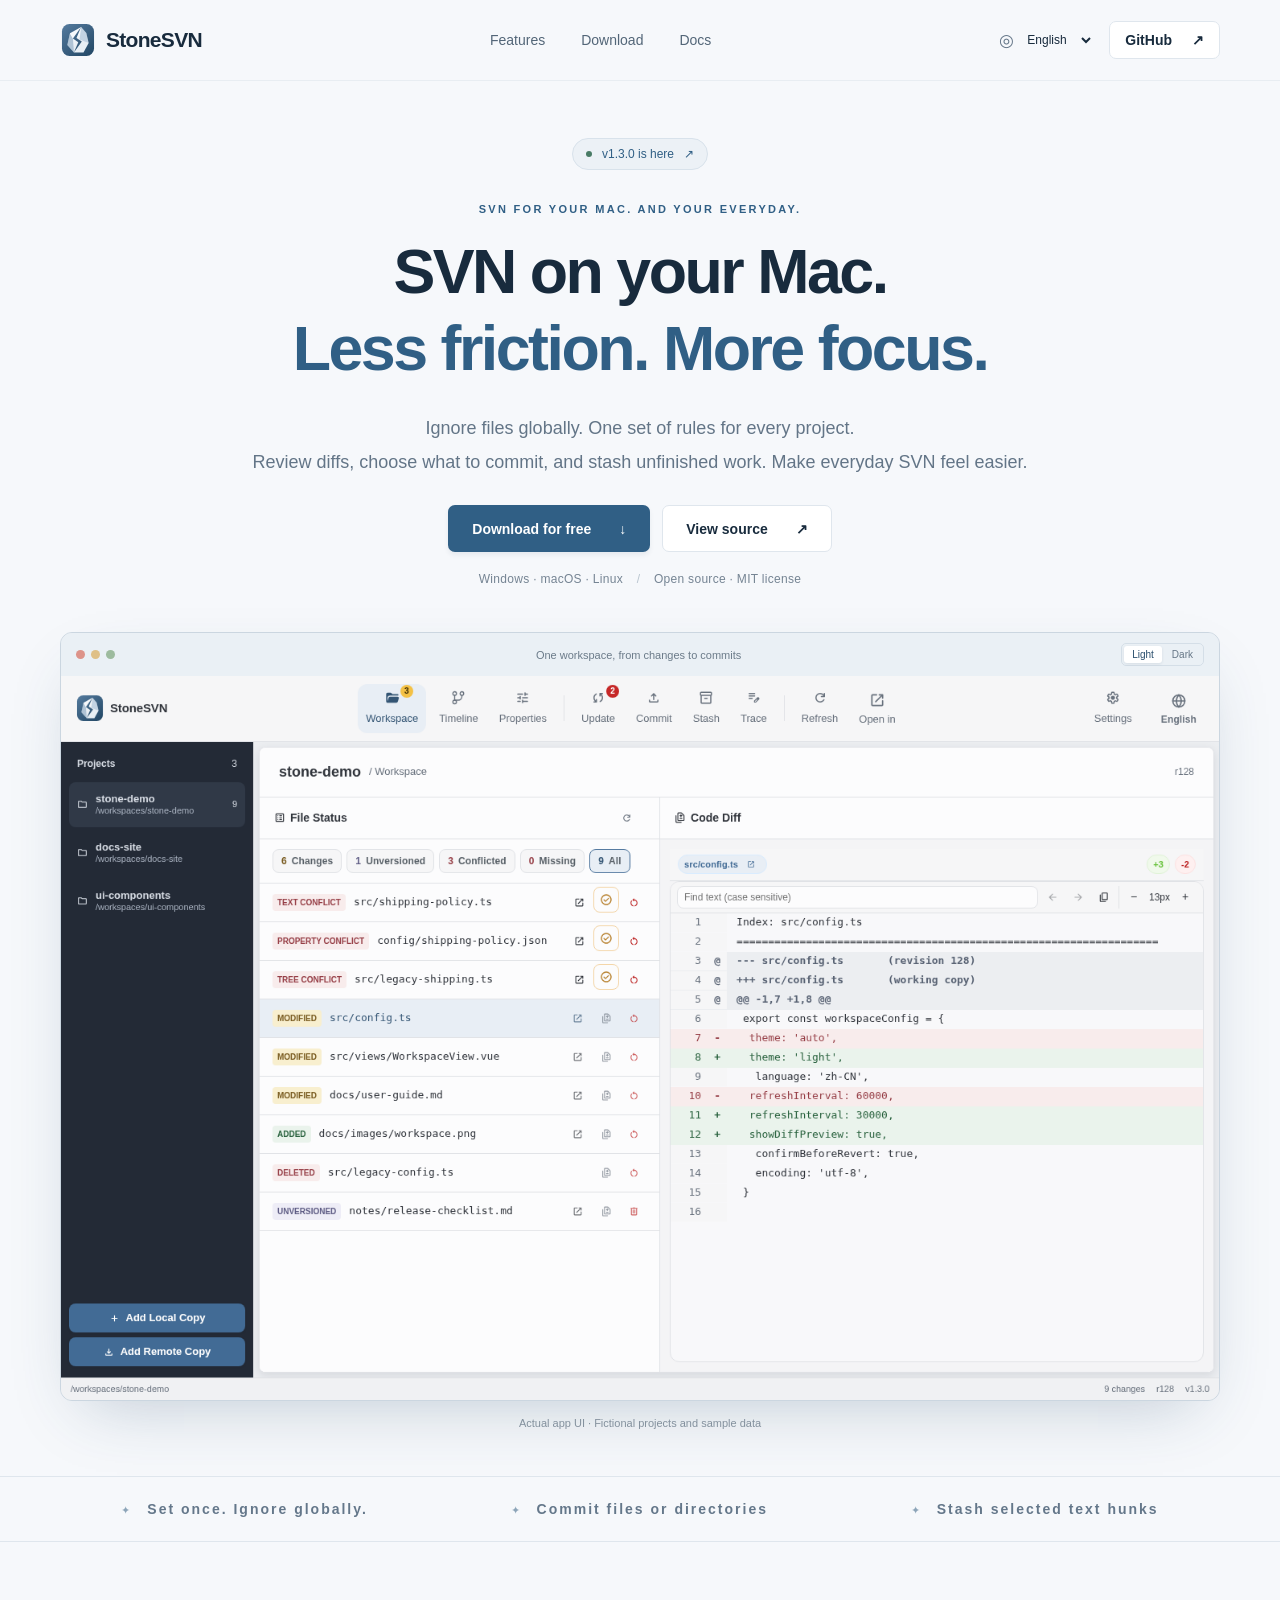
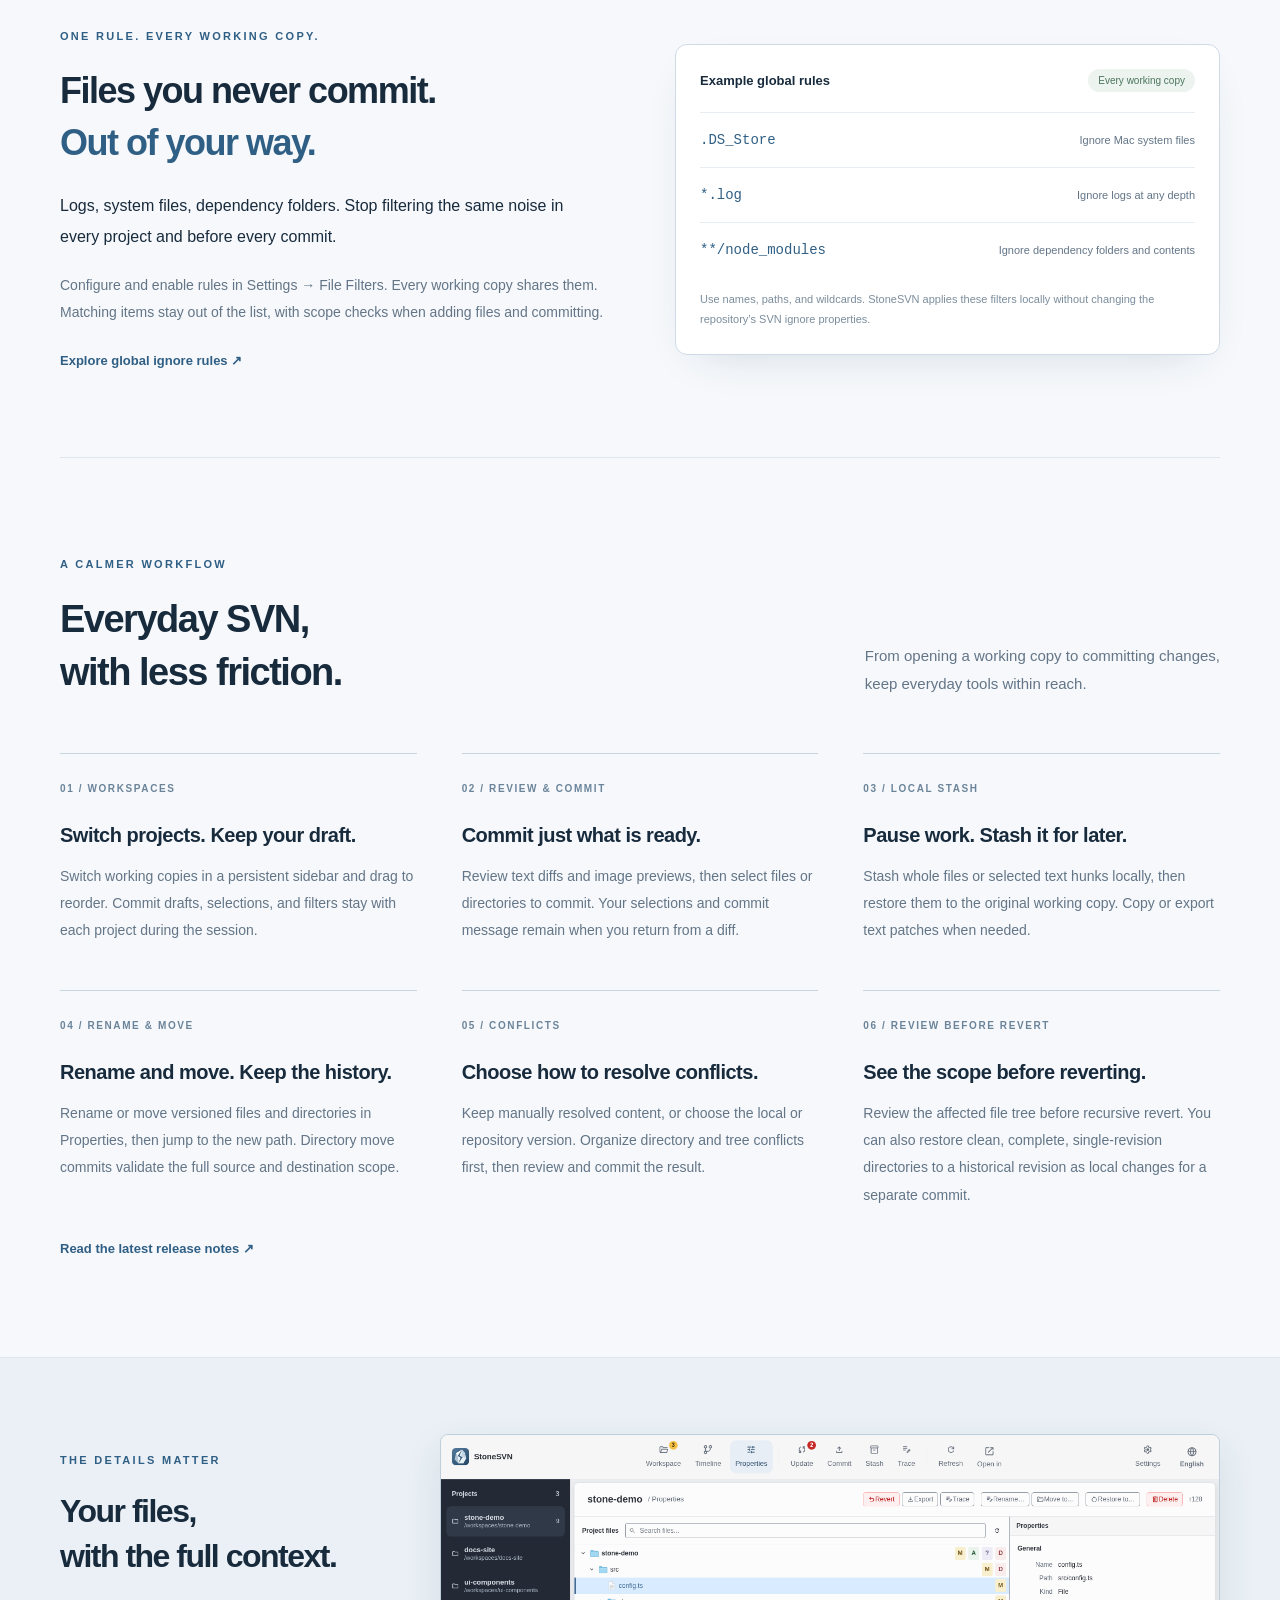
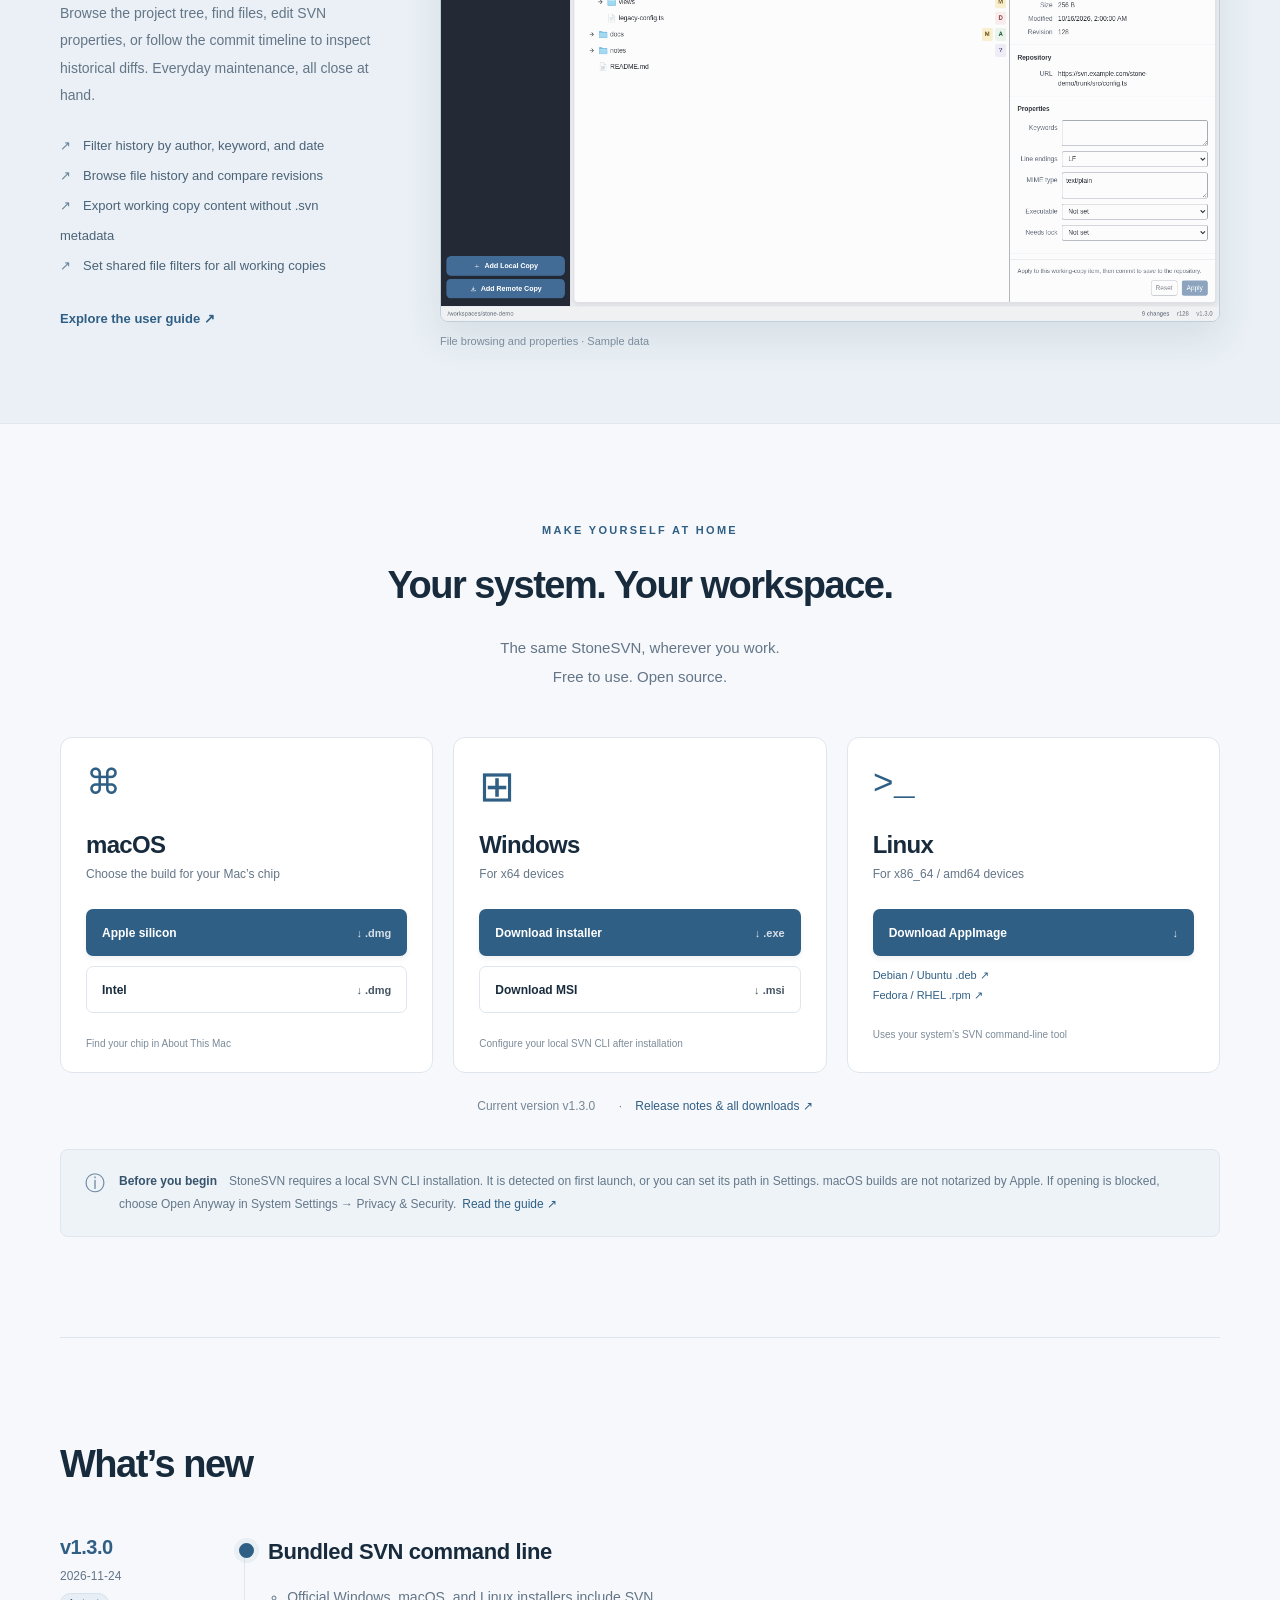
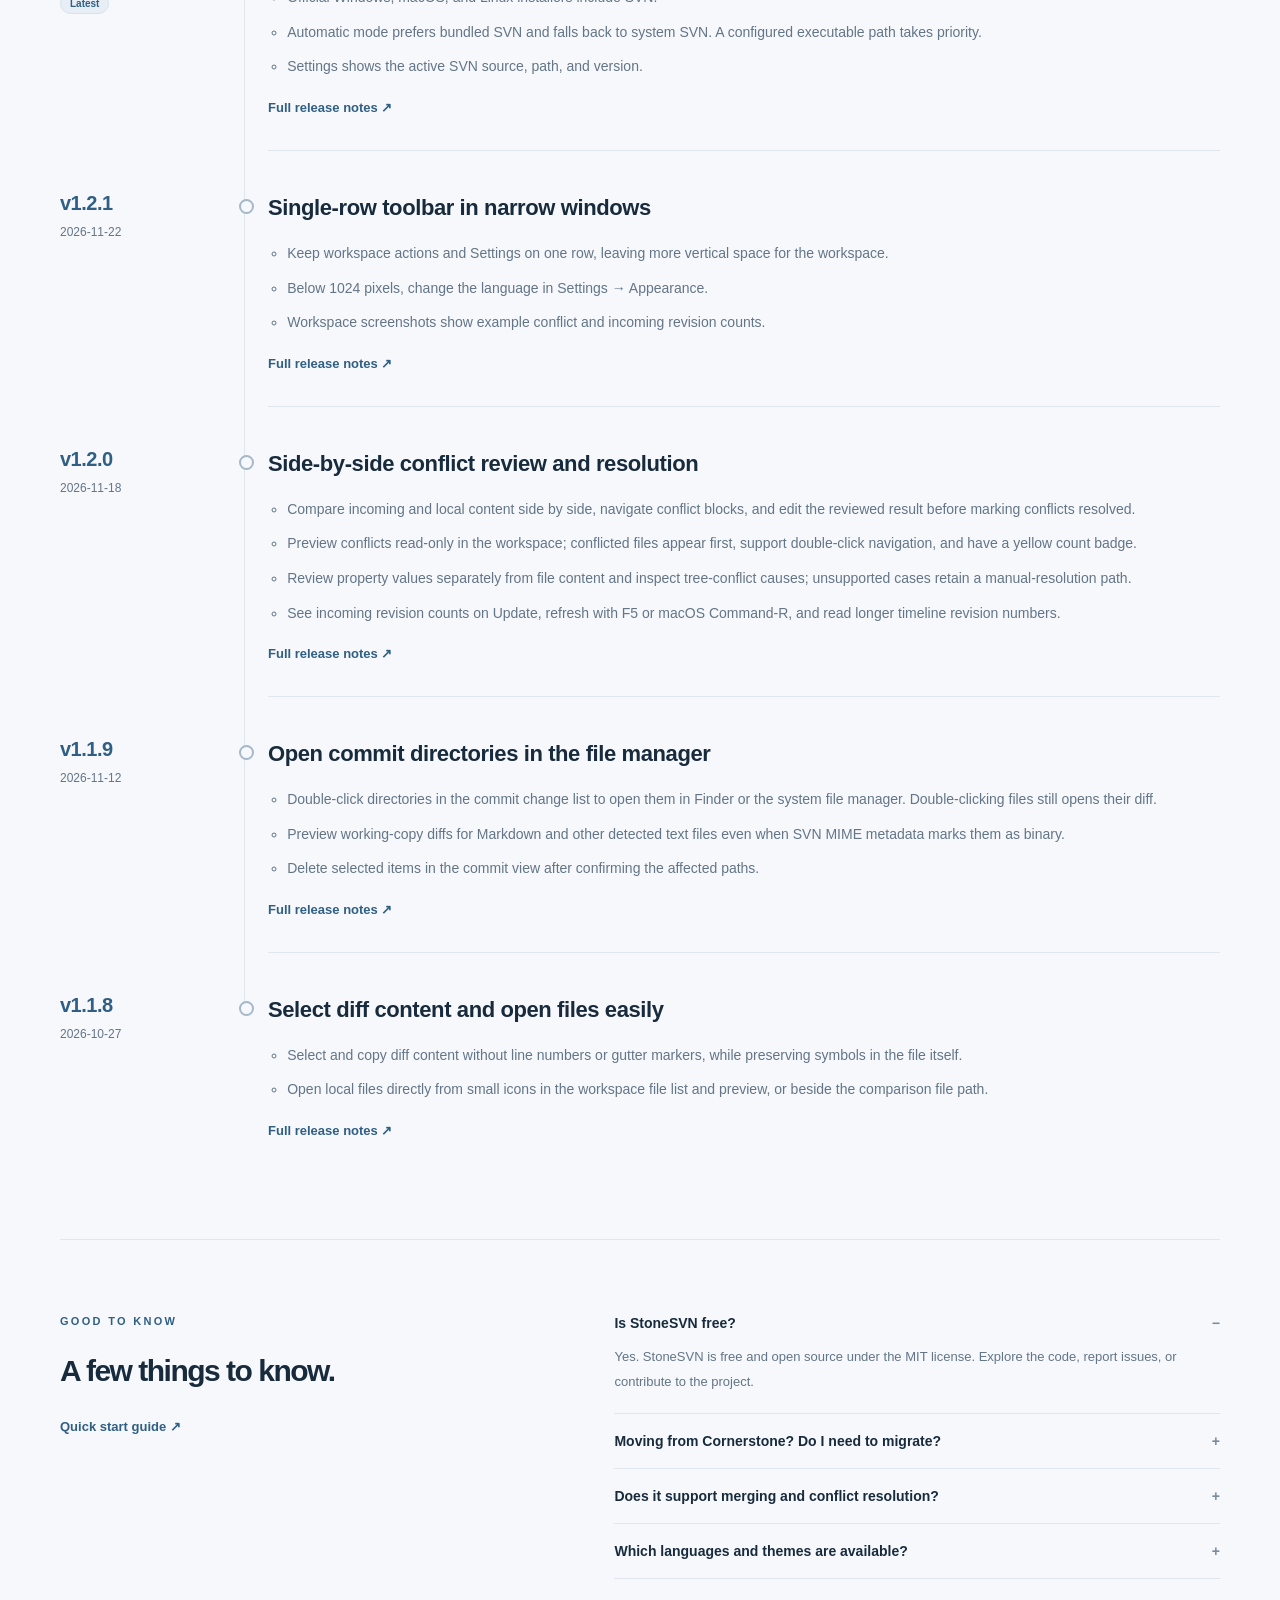
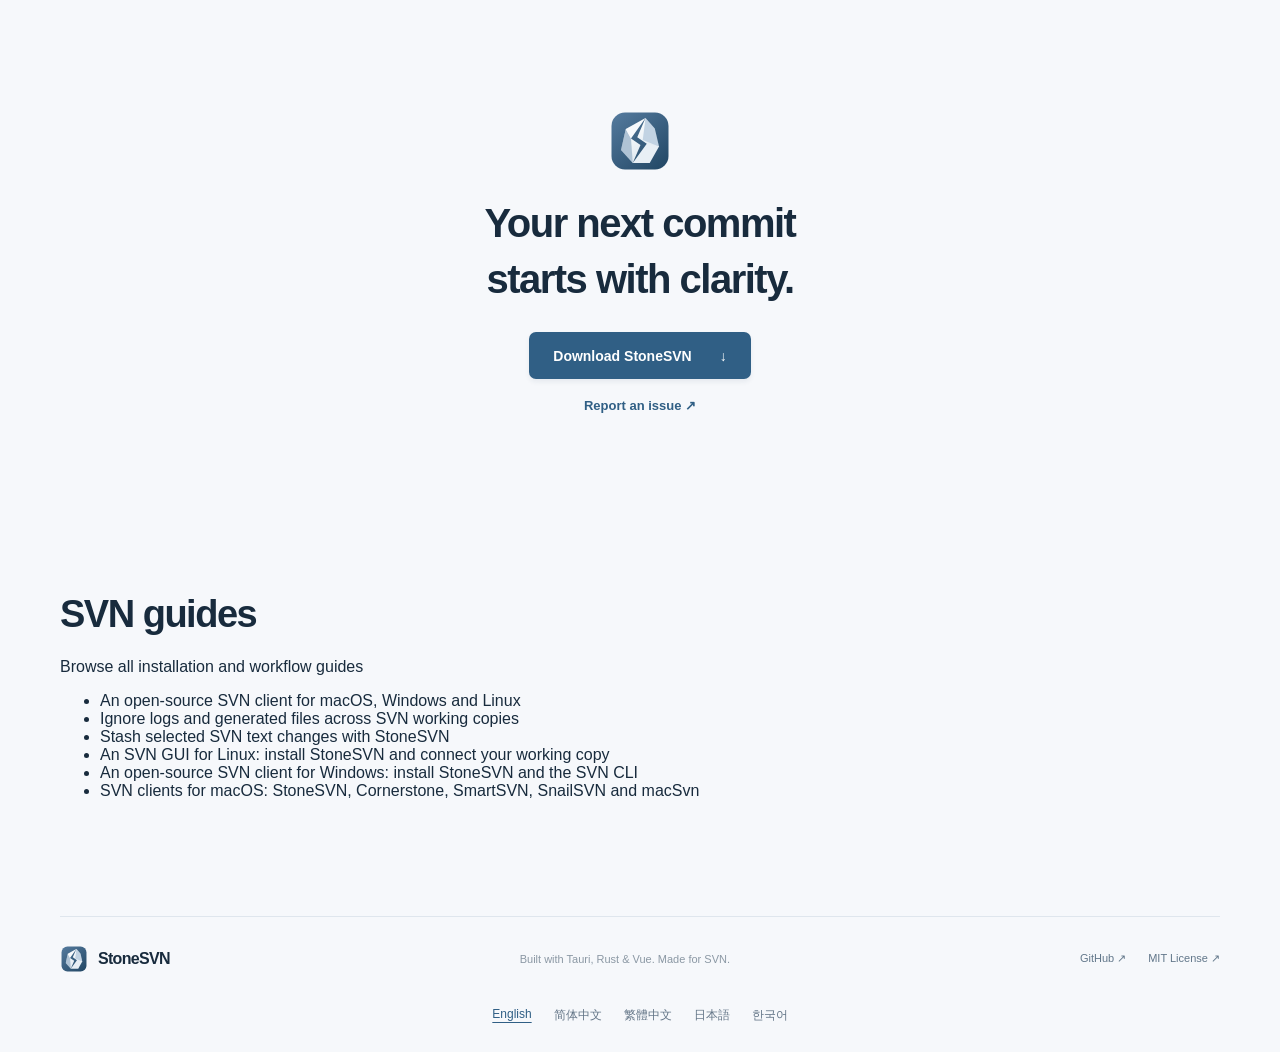
==== commit 6f3b46ab: "Sync v1.3.0 release notes and localized screenshots" ====
--- a/en/index.html
+++ b/en/index.html
@@ -22,42 +22,42 @@
 <meta property="og:locale:alternate" content="zh_TW">
 <meta property="og:locale:alternate" content="ja_JP">
 <meta property="og:locale:alternate" content="ko_KR">
-<meta property="og:image" content="https://stonesvn.github.io/assets/screenshots/en-workspace-light.png?v=c7a8e88d7b92a0083da0777f5daf2e9886c05a70">
+<meta property="og:image" content="https://stonesvn.github.io/assets/screenshots/en-workspace-light.png?v=b13f56970c82bc2cf4849d86d416cb0fa25439c5">
 <meta property="og:image:width" content="1440">
 <meta property="og:image:height" content="900">
 <meta name="twitter:card" content="summary_large_image">
 <meta name="twitter:title" content="StoneSVN · SVN for macOS with Global Ignore | Windows &amp; Linux">
 <meta name="twitter:description" content="StoneSVN is a free, open-source SVN client for macOS, Windows and Linux. Ignore files globally, choose files or directories to commit, and stash selected text hunks.">
-<meta name="twitter:image" content="https://stonesvn.github.io/assets/screenshots/en-workspace-light.png?v=c7a8e88d7b92a0083da0777f5daf2e9886c05a70">
-<script type="application/ld+json">{"@context":"https://schema.org","@type":"SoftwareApplication","name":"StoneSVN","applicationCategory":"DeveloperApplication","operatingSystem":"Windows, macOS, Linux","inLanguage":"en","url":"https://stonesvn.github.io/en/","description":"StoneSVN is a free, open-source SVN client for macOS, Windows and Linux. Ignore files globally, choose files or directories to commit, and stash selected text hunks.","license":"https://opensource.org/license/mit","downloadUrl":"https://github.com/firzen/StoneSVN/releases/latest","image":"https://stonesvn.github.io/assets/screenshots/en-workspace-light.png?v=c7a8e88d7b92a0083da0777f5daf2e9886c05a70","softwareVersion":"1.2.1","datePublished":"2026-11-22T16:05:21Z","offers":{"@type":"Offer","price":"0","priceCurrency":"USD"}}</script>
+<meta name="twitter:image" content="https://stonesvn.github.io/assets/screenshots/en-workspace-light.png?v=b13f56970c82bc2cf4849d86d416cb0fa25439c5">
+<script type="application/ld+json">{"@context":"https://schema.org","@type":"SoftwareApplication","name":"StoneSVN","applicationCategory":"DeveloperApplication","operatingSystem":"Windows, macOS, Linux","inLanguage":"en","url":"https://stonesvn.github.io/en/","description":"StoneSVN is a free, open-source SVN client for macOS, Windows and Linux. Ignore files globally, choose files or directories to commit, and stash selected text hunks.","license":"https://opensource.org/license/mit","downloadUrl":"https://github.com/firzen/StoneSVN/releases/latest","image":"https://stonesvn.github.io/assets/screenshots/en-workspace-light.png?v=b13f56970c82bc2cf4849d86d416cb0fa25439c5","softwareVersion":"1.3.0","datePublished":"2026-11-24T14:22:38Z","offers":{"@type":"Offer","price":"0","priceCurrency":"USD"}}</script>
 </head>
 <body>
 <a class="skip" href="#main">Skip to content</a>
 <header class="header"><div class="container nav"><a class="brand" href="#" aria-label="StoneSVN home"><img src="/assets/stone.svg" alt="" width="36" height="36">StoneSVN</a><nav aria-label="Main navigation"><a href="#features">Features</a><a href="#download">Download</a><a href="https://github.com/firzen/StoneSVN/blob/main/README.md">Docs</a></nav><div class="nav-actions"><label class="language-label"><span aria-hidden="true">◎</span><select id="language" aria-label="Language / 语言"><option value="en" selected>English</option><option value="zh-CN">简体中文</option><option value="zh-TW">繁體中文</option><option value="ja">日本語</option><option value="ko">한국어</option></select></label><a class="github" href="https://github.com/firzen/StoneSVN">GitHub <span aria-hidden="true">↗</span></a></div></div></header>
 <main id="main">
 <section class="hero container">
-<a class="release" data-release-link href="https://github.com/firzen/StoneSVN/releases/tag/v1.2.1"><span class="dot"></span> <span data-release-label data-release-template="{version} is here">v1.2.1 is here</span> <span aria-hidden="true">↗</span></a>
+<a class="release" data-release-link href="https://github.com/firzen/StoneSVN/releases/tag/v1.3.0"><span class="dot"></span> <span data-release-label data-release-template="{version} is here">v1.3.0 is here</span> <span aria-hidden="true">↗</span></a>
 <p class="eyebrow">SVN FOR YOUR MAC. AND YOUR EVERYDAY.</p>
 <h1>SVN on your Mac.<br><span>Less friction. More focus.</span></h1>
 <p class="intro">Ignore files globally. One set of rules for every project.<br>Review diffs, choose what to commit, and stash unfinished work. Make everyday SVN feel easier.</p>
 <div class="hero-actions"><a class="button primary" href="#download">Download for free <span aria-hidden="true">↓</span></a><a class="button secondary" href="https://github.com/firzen/StoneSVN">View source <span aria-hidden="true">↗</span></a></div>
 <p class="platform-note">Windows · macOS · Linux <span> / </span> Open source · MIT license</p>
-<div class="product"><div class="product-bar"><span class="window-dots" aria-hidden="true"><i></i><i></i><i></i></span><span>One workspace, from changes to commits</span><div class="theme-switch" role="group" aria-label="Screenshot theme"><button type="button" data-theme="light" aria-pressed="true">Light</button><button type="button" data-theme="dark" aria-pressed="false">Dark</button></div></div><img id="workspace" data-release="c7a8e88d7b92a0083da0777f5daf2e9886c05a70" src="/assets/screenshots/en-workspace-light.png?v=c7a8e88d7b92a0083da0777f5daf2e9886c05a70" width="1440" height="900" alt="StoneSVN workspace: projects on the left, changed files in the center, and text diffs on the right" fetchpriority="high"></div>
+<div class="product"><div class="product-bar"><span class="window-dots" aria-hidden="true"><i></i><i></i><i></i></span><span>One workspace, from changes to commits</span><div class="theme-switch" role="group" aria-label="Screenshot theme"><button type="button" data-theme="light" aria-pressed="true">Light</button><button type="button" data-theme="dark" aria-pressed="false">Dark</button></div></div><img id="workspace" data-release="b13f56970c82bc2cf4849d86d416cb0fa25439c5" src="/assets/screenshots/en-workspace-light.png?v=b13f56970c82bc2cf4849d86d416cb0fa25439c5" width="1440" height="900" alt="StoneSVN workspace: projects on the left, changed files in the center, and text diffs on the right" fetchpriority="high"></div>
 <p class="caption">Actual app UI · Fictional projects and sample data</p>
 </section>
 <div class="principles"><div class="container"><span>Set once. Ignore globally.</span><span>Commit files or directories</span><span>Stash selected text hunks</span></div></div>
 <section class="ignore-section container" id="features"><div class="ignore-copy"><p class="eyebrow">ONE RULE. EVERY WORKING COPY.</p><h2>Files you never commit.<br><span>Out of your way.</span></h2><p class="ignore-intro">Logs, system files, dependency folders. Stop filtering the same noise in every project and before every commit.</p><p>Configure and enable rules in Settings → File Filters. Every working copy shares them. Matching items stay out of the list, with scope checks when adding files and committing.</p><a class="text-link" href="https://github.com/firzen/StoneSVN/blob/main/README.md#global-ignore-rules">Explore global ignore rules ↗</a></div><div class="ignore-example"><div class="rule-header"><span>Example global rules</span><span class="rule-badge">Every working copy</span></div><div class="rule-row"><code>.DS_Store</code><span>Ignore Mac system files</span></div><div class="rule-row"><code>*.log</code><span>Ignore logs at any depth</span></div><div class="rule-row"><code>**/node_modules</code><span>Ignore dependency folders and contents</span></div><p class="rule-footnote">Use names, paths, and wildcards. StoneSVN applies these filters locally without changing the repository’s SVN ignore properties.</p></div></section>
 <section class="section container" id="workflow"><div class="section-heading"><p class="eyebrow">A CALMER WORKFLOW</p><h2>Everyday SVN,<br>with less friction.</h2><p>From opening a working copy to committing changes,<br>keep everyday tools within reach.</p></div>
-<div class="features"><article><span class="feature-num">01 / WORKSPACES</span><h3>Switch projects. Keep your draft.</h3><p>Switch working copies in a persistent sidebar and drag to reorder. Commit drafts, selections, and filters stay with each project during the session.</p></article><article><span class="feature-num">02 / REVIEW & COMMIT</span><h3>Commit just what is ready.</h3><p>Review text diffs and image previews, then select files or directories to commit. Your selections and commit message remain when you return from a diff.</p></article><article><span class="feature-num">03 / LOCAL STASH</span><h3>Pause work. Stash it for later.</h3><p>Stash whole files or selected text hunks locally, then restore them to the original working copy. Copy or export text patches when needed.</p></article><article><span class="feature-num">04 / RENAME & MOVE</span><h3>Rename and move. Keep the history.</h3><p>Rename or move versioned files and directories in Properties, then jump to the new path. Directory move commits validate the full source and destination scope.</p></article><article><span class="feature-num">05 / CONFLICTS</span><h3>Choose how to resolve conflicts.</h3><p>Keep manually resolved content, or choose the local or repository version. Organize directory and tree conflicts first, then review and commit the result.</p></article><article><span class="feature-num">06 / REVIEW BEFORE REVERT</span><h3>See the scope before reverting.</h3><p>Review the affected file tree before recursive revert. You can also restore clean, complete, single-revision directories to a historical revision as local changes for a separate commit.</p></article></div><p class="maintenance-note"><a class="text-link" data-release-link href="https://github.com/firzen/StoneSVN/releases/tag/v1.2.1">Read the latest release notes ↗</a></p>
+<div class="features"><article><span class="feature-num">01 / WORKSPACES</span><h3>Switch projects. Keep your draft.</h3><p>Switch working copies in a persistent sidebar and drag to reorder. Commit drafts, selections, and filters stay with each project during the session.</p></article><article><span class="feature-num">02 / REVIEW & COMMIT</span><h3>Commit just what is ready.</h3><p>Review text diffs and image previews, then select files or directories to commit. Your selections and commit message remain when you return from a diff.</p></article><article><span class="feature-num">03 / LOCAL STASH</span><h3>Pause work. Stash it for later.</h3><p>Stash whole files or selected text hunks locally, then restore them to the original working copy. Copy or export text patches when needed.</p></article><article><span class="feature-num">04 / RENAME & MOVE</span><h3>Rename and move. Keep the history.</h3><p>Rename or move versioned files and directories in Properties, then jump to the new path. Directory move commits validate the full source and destination scope.</p></article><article><span class="feature-num">05 / CONFLICTS</span><h3>Choose how to resolve conflicts.</h3><p>Keep manually resolved content, or choose the local or repository version. Organize directory and tree conflicts first, then review and commit the result.</p></article><article><span class="feature-num">06 / REVIEW BEFORE REVERT</span><h3>See the scope before reverting.</h3><p>Review the affected file tree before recursive revert. You can also restore clean, complete, single-revision directories to a historical revision as local changes for a separate commit.</p></article></div><p class="maintenance-note"><a class="text-link" data-release-link href="https://github.com/firzen/StoneSVN/releases/tag/v1.3.0">Read the latest release notes ↗</a></p>
 </section>
-<section class="detail-wrap"><div class="container detail"><div><p class="eyebrow">THE DETAILS MATTER</p><h2>Your files,<br>with the full context.</h2><p>Browse the project tree, find files, edit SVN properties, or follow the commit timeline to inspect historical diffs. Everyday maintenance, all close at hand.</p><ul><li>Filter history by author, keyword, and date</li><li>Browse file history and compare revisions</li><li>Export working copy content without .svn metadata</li><li>Set shared file filters for all working copies</li></ul><a class="text-link" href="https://github.com/firzen/StoneSVN/blob/main/docs/user-guide.md">Explore the user guide <span aria-hidden="true">↗</span></a></div><figure><img src="/assets/screenshots/en-properties.png?v=c7a8e88d7b92a0083da0777f5daf2e9886c05a70" alt="StoneSVN properties view with file tree, file information, and SVN property editing" width="1440" height="900" loading="lazy"><figcaption>File browsing and properties · Sample data</figcaption></figure></div></section>
+<section class="detail-wrap"><div class="container detail"><div><p class="eyebrow">THE DETAILS MATTER</p><h2>Your files,<br>with the full context.</h2><p>Browse the project tree, find files, edit SVN properties, or follow the commit timeline to inspect historical diffs. Everyday maintenance, all close at hand.</p><ul><li>Filter history by author, keyword, and date</li><li>Browse file history and compare revisions</li><li>Export working copy content without .svn metadata</li><li>Set shared file filters for all working copies</li></ul><a class="text-link" href="https://github.com/firzen/StoneSVN/blob/main/docs/user-guide.md">Explore the user guide <span aria-hidden="true">↗</span></a></div><figure><img src="/assets/screenshots/en-properties.png?v=b13f56970c82bc2cf4849d86d416cb0fa25439c5" alt="StoneSVN properties view with file tree, file information, and SVN property editing" width="1440" height="900" loading="lazy"><figcaption>File browsing and properties · Sample data</figcaption></figure></div></section>
 <section class="section container downloads" id="download"><div class="section-heading centered"><p class="eyebrow">MAKE YOURSELF AT HOME</p><h2>Your system. Your workspace.</h2><p>The same StoneSVN, wherever you work.<br>Free to use. Open source.</p></div><div class="download-grid">
 <article class="download-card"><div class="os-icon" aria-hidden="true">⌘</div><h3>macOS</h3><p>Choose the build for your Mac’s chip</p><a class="button primary" data-release-asset="mac-arm" href="https://github.com/firzen/StoneSVN/releases/latest">Apple silicon <span>↓ .dmg</span></a><a class="button secondary" data-release-asset="mac-intel" href="https://github.com/firzen/StoneSVN/releases/latest">Intel <span>↓ .dmg</span></a><small>Find your chip in About This Mac</small></article>
 <article class="download-card"><div class="os-icon windows" aria-hidden="true">⊞</div><h3>Windows</h3><p>For x64 devices</p><a class="button primary" data-release-asset="windows-exe" href="https://github.com/firzen/StoneSVN/releases/latest">Download installer <span>↓ .exe</span></a><a class="button secondary" data-release-asset="windows-msi" href="https://github.com/firzen/StoneSVN/releases/latest">Download MSI <span>↓ .msi</span></a><small>Configure your local SVN CLI after installation</small></article>
 <article class="download-card"><div class="os-icon" aria-hidden="true">&gt;_</div><h3>Linux</h3><p>For x86_64 / amd64 devices</p><a class="button primary" data-release-asset="linux-appimage" href="https://github.com/firzen/StoneSVN/releases/latest">Download AppImage <span>↓</span></a><div class="linux-links"><a data-release-asset="linux-deb" href="https://github.com/firzen/StoneSVN/releases/latest">Debian / Ubuntu .deb ↗</a><a data-release-asset="linux-rpm" href="https://github.com/firzen/StoneSVN/releases/latest">Fedora / RHEL .rpm ↗</a></div><small>Uses your system’s SVN command-line tool</small></article></div>
-<p class="release-note"><span data-release-label data-release-template="Current version {version}">Current version v1.2.1</span> <span>·</span> <a data-release-link href="https://github.com/firzen/StoneSVN/releases/tag/v1.2.1">Release notes &amp; all downloads ↗</a></p>
+<p class="release-note"><span data-release-label data-release-template="Current version {version}">Current version v1.3.0</span> <span>·</span> <a data-release-link href="https://github.com/firzen/StoneSVN/releases/tag/v1.3.0">Release notes &amp; all downloads ↗</a></p>
 <div class="install-note"><span aria-hidden="true">ⓘ</span><p><strong>Before you begin</strong>　StoneSVN requires a local SVN CLI installation. It is detected on first launch, or you can set its path in Settings. macOS builds are not notarized by Apple. If opening is blocked, choose Open Anyway in System Settings → Privacy &amp; Security.<a href="https://github.com/firzen/StoneSVN/blob/main/docs/macos-distribution.md">Read the guide ↗</a></p></div></section>
-<section class="section container release-history" id="release-notes" aria-labelledby="release-heading"><h2 id="release-heading">What’s new</h2><ol class="release-timeline" role="list"><li class="release-entry is-latest"><div class="release-meta"><a class="release-version" href="https://github.com/firzen/StoneSVN/releases/tag/v1.2.1">v1.2.1</a><time datetime="2026-11-22T16:05:21Z">2026-11-22</time><span class="release-latest">Latest</span></div><article class="release-content" aria-labelledby="release-v1.2.1"><h3 id="release-v1.2.1">Single-row toolbar in narrow windows</h3><ul><li>Keep workspace actions and Settings on one row, leaving more vertical space for the workspace.</li><li>Below 1024 pixels, change the language in Settings → Appearance.</li><li>Workspace screenshots show example conflict and incoming revision counts.</li></ul><a class="text-link" href="https://github.com/firzen/StoneSVN/releases/tag/v1.2.1">Full release notes ↗</a></article></li><li class="release-entry"><div class="release-meta"><a class="release-version" href="https://github.com/firzen/StoneSVN/releases/tag/v1.2.0">v1.2.0</a><time datetime="2026-11-18T08:25:15Z">2026-11-18</time></div><article class="release-content" aria-labelledby="release-v1.2.0"><h3 id="release-v1.2.0">Side-by-side conflict review and resolution</h3><ul><li>Compare incoming and local content side by side, navigate conflict blocks, and edit the reviewed result before marking conflicts resolved.</li><li>Preview conflicts read-only in the workspace; conflicted files appear first, support double-click navigation, and have a yellow count badge.</li><li>Review property values separately from file content and inspect tree-conflict causes; unsupported cases retain a manual-resolution path.</li><li>See incoming revision counts on Update, refresh with F5 or macOS Command-R, and read longer timeline revision numbers.</li></ul><a class="text-link" href="https://github.com/firzen/StoneSVN/releases/tag/v1.2.0">Full release notes ↗</a></article></li><li class="release-entry"><div class="release-meta"><a class="release-version" href="https://github.com/firzen/StoneSVN/releases/tag/v1.1.9">v1.1.9</a><time datetime="2026-11-12T02:05:34Z">2026-11-12</time></div><article class="release-content" aria-labelledby="release-v1.1.9"><h3 id="release-v1.1.9">Open commit directories in the file manager</h3><ul><li>Double-click directories in the commit change list to open them in Finder or the system file manager. Double-clicking files still opens their diff.</li><li>Preview working-copy diffs for Markdown and other detected text files even when SVN MIME metadata marks them as binary.</li><li>Delete selected items in the commit view after confirming the affected paths.</li></ul><a class="text-link" href="https://github.com/firzen/StoneSVN/releases/tag/v1.1.9">Full release notes ↗</a></article></li><li class="release-entry"><div class="release-meta"><a class="release-version" href="https://github.com/firzen/StoneSVN/releases/tag/v1.1.8">v1.1.8</a><time datetime="2026-10-27T03:00:04Z">2026-10-27</time></div><article class="release-content" aria-labelledby="release-v1.1.8"><h3 id="release-v1.1.8">Select diff content and open files easily</h3><ul><li>Select and copy diff content without line numbers or gutter markers, while preserving symbols in the file itself.</li><li>Open local files directly from small icons in the workspace file list and preview, or beside the comparison file path.</li></ul><a class="text-link" href="https://github.com/firzen/StoneSVN/releases/tag/v1.1.8">Full release notes ↗</a></article></li><li class="release-entry"><div class="release-meta"><a class="release-version" href="https://github.com/firzen/StoneSVN/releases/tag/v1.1.7">v1.1.7</a><time datetime="2026-10-27T01:45:45Z">2026-10-27</time></div><article class="release-content" aria-labelledby="release-v1.1.7"><h3 id="release-v1.1.7">Load incoming revisions faster</h3><ul><li>Batch history requests for remote additions instead of querying each new file or directory separately.</li><li>Preserve per-node BASE revisions, switched subtree URLs, and revision limits; cover large additions and multilingual paths with SVN integration tests.</li></ul><a class="text-link" href="https://github.com/firzen/StoneSVN/releases/tag/v1.1.7">Full release notes ↗</a></article></li></ol></section><section class="faq-section container"><div><p class="eyebrow">GOOD TO KNOW</p><h2>A few things to know.</h2><a class="text-link" href="https://github.com/firzen/StoneSVN/blob/main/QUICKSTART.md">Quick start guide ↗</a></div><div class="faq"><details open><summary>Is StoneSVN free?</summary><p>Yes. StoneSVN is free and open source under the MIT license. Explore the code, report issues, or contribute to the project.</p></details><details><summary>Moving from Cornerstone? Do I need to migrate?</summary><p>No. StoneSVN uses your local SVN CLI to open existing working copies or check out remote repositories. Start with the quick start guide if you are new to the app.</p></details><details><summary>Does it support merging and conflict resolution?</summary><p>Conflict actions support manually resolved content or the local/repository version. Organize directory and tree conflicts before marking them resolved. General Merge, Switch, and line-by-line Blame interfaces are still unavailable.</p></details><details><summary>Which languages and themes are available?</summary><p>The app supports Simplified Chinese, Traditional Chinese, English, Japanese, and Korean, with light and dark themes available in Settings.</p></details></div></section>
+<section class="section container release-history" id="release-notes" aria-labelledby="release-heading"><h2 id="release-heading">What’s new</h2><ol class="release-timeline" role="list"><li class="release-entry is-latest"><div class="release-meta"><a class="release-version" href="https://github.com/firzen/StoneSVN/releases/tag/v1.3.0">v1.3.0</a><time datetime="2026-11-24T14:22:38Z">2026-11-24</time><span class="release-latest">Latest</span></div><article class="release-content" aria-labelledby="release-v1.3.0"><h3 id="release-v1.3.0">Bundled SVN command line</h3><ul><li>Official Windows, macOS, and Linux installers include SVN.</li><li>Automatic mode prefers bundled SVN and falls back to system SVN. A configured executable path takes priority.</li><li>Settings shows the active SVN source, path, and version.</li></ul><a class="text-link" href="https://github.com/firzen/StoneSVN/releases/tag/v1.3.0">Full release notes ↗</a></article></li><li class="release-entry"><div class="release-meta"><a class="release-version" href="https://github.com/firzen/StoneSVN/releases/tag/v1.2.1">v1.2.1</a><time datetime="2026-11-22T16:05:21Z">2026-11-22</time></div><article class="release-content" aria-labelledby="release-v1.2.1"><h3 id="release-v1.2.1">Single-row toolbar in narrow windows</h3><ul><li>Keep workspace actions and Settings on one row, leaving more vertical space for the workspace.</li><li>Below 1024 pixels, change the language in Settings → Appearance.</li><li>Workspace screenshots show example conflict and incoming revision counts.</li></ul><a class="text-link" href="https://github.com/firzen/StoneSVN/releases/tag/v1.2.1">Full release notes ↗</a></article></li><li class="release-entry"><div class="release-meta"><a class="release-version" href="https://github.com/firzen/StoneSVN/releases/tag/v1.2.0">v1.2.0</a><time datetime="2026-11-18T08:25:15Z">2026-11-18</time></div><article class="release-content" aria-labelledby="release-v1.2.0"><h3 id="release-v1.2.0">Side-by-side conflict review and resolution</h3><ul><li>Compare incoming and local content side by side, navigate conflict blocks, and edit the reviewed result before marking conflicts resolved.</li><li>Preview conflicts read-only in the workspace; conflicted files appear first, support double-click navigation, and have a yellow count badge.</li><li>Review property values separately from file content and inspect tree-conflict causes; unsupported cases retain a manual-resolution path.</li><li>See incoming revision counts on Update, refresh with F5 or macOS Command-R, and read longer timeline revision numbers.</li></ul><a class="text-link" href="https://github.com/firzen/StoneSVN/releases/tag/v1.2.0">Full release notes ↗</a></article></li><li class="release-entry"><div class="release-meta"><a class="release-version" href="https://github.com/firzen/StoneSVN/releases/tag/v1.1.9">v1.1.9</a><time datetime="2026-11-12T02:05:34Z">2026-11-12</time></div><article class="release-content" aria-labelledby="release-v1.1.9"><h3 id="release-v1.1.9">Open commit directories in the file manager</h3><ul><li>Double-click directories in the commit change list to open them in Finder or the system file manager. Double-clicking files still opens their diff.</li><li>Preview working-copy diffs for Markdown and other detected text files even when SVN MIME metadata marks them as binary.</li><li>Delete selected items in the commit view after confirming the affected paths.</li></ul><a class="text-link" href="https://github.com/firzen/StoneSVN/releases/tag/v1.1.9">Full release notes ↗</a></article></li><li class="release-entry"><div class="release-meta"><a class="release-version" href="https://github.com/firzen/StoneSVN/releases/tag/v1.1.8">v1.1.8</a><time datetime="2026-10-27T03:00:04Z">2026-10-27</time></div><article class="release-content" aria-labelledby="release-v1.1.8"><h3 id="release-v1.1.8">Select diff content and open files easily</h3><ul><li>Select and copy diff content without line numbers or gutter markers, while preserving symbols in the file itself.</li><li>Open local files directly from small icons in the workspace file list and preview, or beside the comparison file path.</li></ul><a class="text-link" href="https://github.com/firzen/StoneSVN/releases/tag/v1.1.8">Full release notes ↗</a></article></li></ol></section><section class="faq-section container"><div><p class="eyebrow">GOOD TO KNOW</p><h2>A few things to know.</h2><a class="text-link" href="https://github.com/firzen/StoneSVN/blob/main/QUICKSTART.md">Quick start guide ↗</a></div><div class="faq"><details open><summary>Is StoneSVN free?</summary><p>Yes. StoneSVN is free and open source under the MIT license. Explore the code, report issues, or contribute to the project.</p></details><details><summary>Moving from Cornerstone? Do I need to migrate?</summary><p>No. StoneSVN uses your local SVN CLI to open existing working copies or check out remote repositories. Start with the quick start guide if you are new to the app.</p></details><details><summary>Does it support merging and conflict resolution?</summary><p>Conflict actions support manually resolved content or the local/repository version. Organize directory and tree conflicts before marking them resolved. General Merge, Switch, and line-by-line Blame interfaces are still unavailable.</p></details><details><summary>Which languages and themes are available?</summary><p>The app supports Simplified Chinese, Traditional Chinese, English, Japanese, and Korean, with light and dark themes available in Settings.</p></details></div></section>
 <section class="closing container"><img src="/assets/stone.svg" alt="" width="64" height="64"><h2>Your next commit<br>starts with clarity.</h2><a class="button primary" href="#download">Download StoneSVN <span aria-hidden="true">↓</span></a><a class="text-link" href="https://github.com/firzen/StoneSVN/issues">Report an issue ↗</a></section>
 <section class="section container" id="guides"><h2>SVN guides</h2><p><a href="/en/guides/">Browse all installation and workflow guides</a></p><ul><li><a href="/en/guides/svn-client-macos/">An open-source SVN client for macOS, Windows and Linux</a></li><li><a href="/en/guides/svn-global-ignore/">Ignore logs and generated files across SVN working copies</a></li><li><a href="/en/guides/svn-stash-selected-hunks/">Stash selected SVN text changes with StoneSVN</a></li><li><a href="/en/guides/svn-client-linux/">An SVN GUI for Linux: install StoneSVN and connect your working copy</a></li><li><a href="/en/guides/svn-client-windows/">An open-source SVN client for Windows: install StoneSVN and the SVN CLI</a></li><li><a href="/en/guides/svn-clients-macos-compared/">SVN clients for macOS: StoneSVN, Cornerstone, SmartSVN, SnailSVN and macSvn</a></li></ul></section></main>
 <footer class="container footer"><a class="brand" href="#"><img src="/assets/stone.svg" alt="" width="28" height="28">StoneSVN</a><span>Built with Tauri, Rust & Vue. Made for SVN.</span><div><a href="https://github.com/firzen/StoneSVN">GitHub ↗</a><a href="https://github.com/firzen/StoneSVN/blob/main/LICENSE">MIT License ↗</a></div></footer><nav class="language-links container" aria-label="Languages"><a href="/en/" lang="en" hreflang="en" aria-current="page">English</a><a href="/zh-CN/" lang="zh-CN" hreflang="zh-CN">简体中文</a><a href="/zh-TW/" lang="zh-TW" hreflang="zh-TW">繁體中文</a><a href="/ja/" lang="ja" hreflang="ja">日本語</a><a href="/ko/" lang="ko" hreflang="ko">한국어</a></nav>
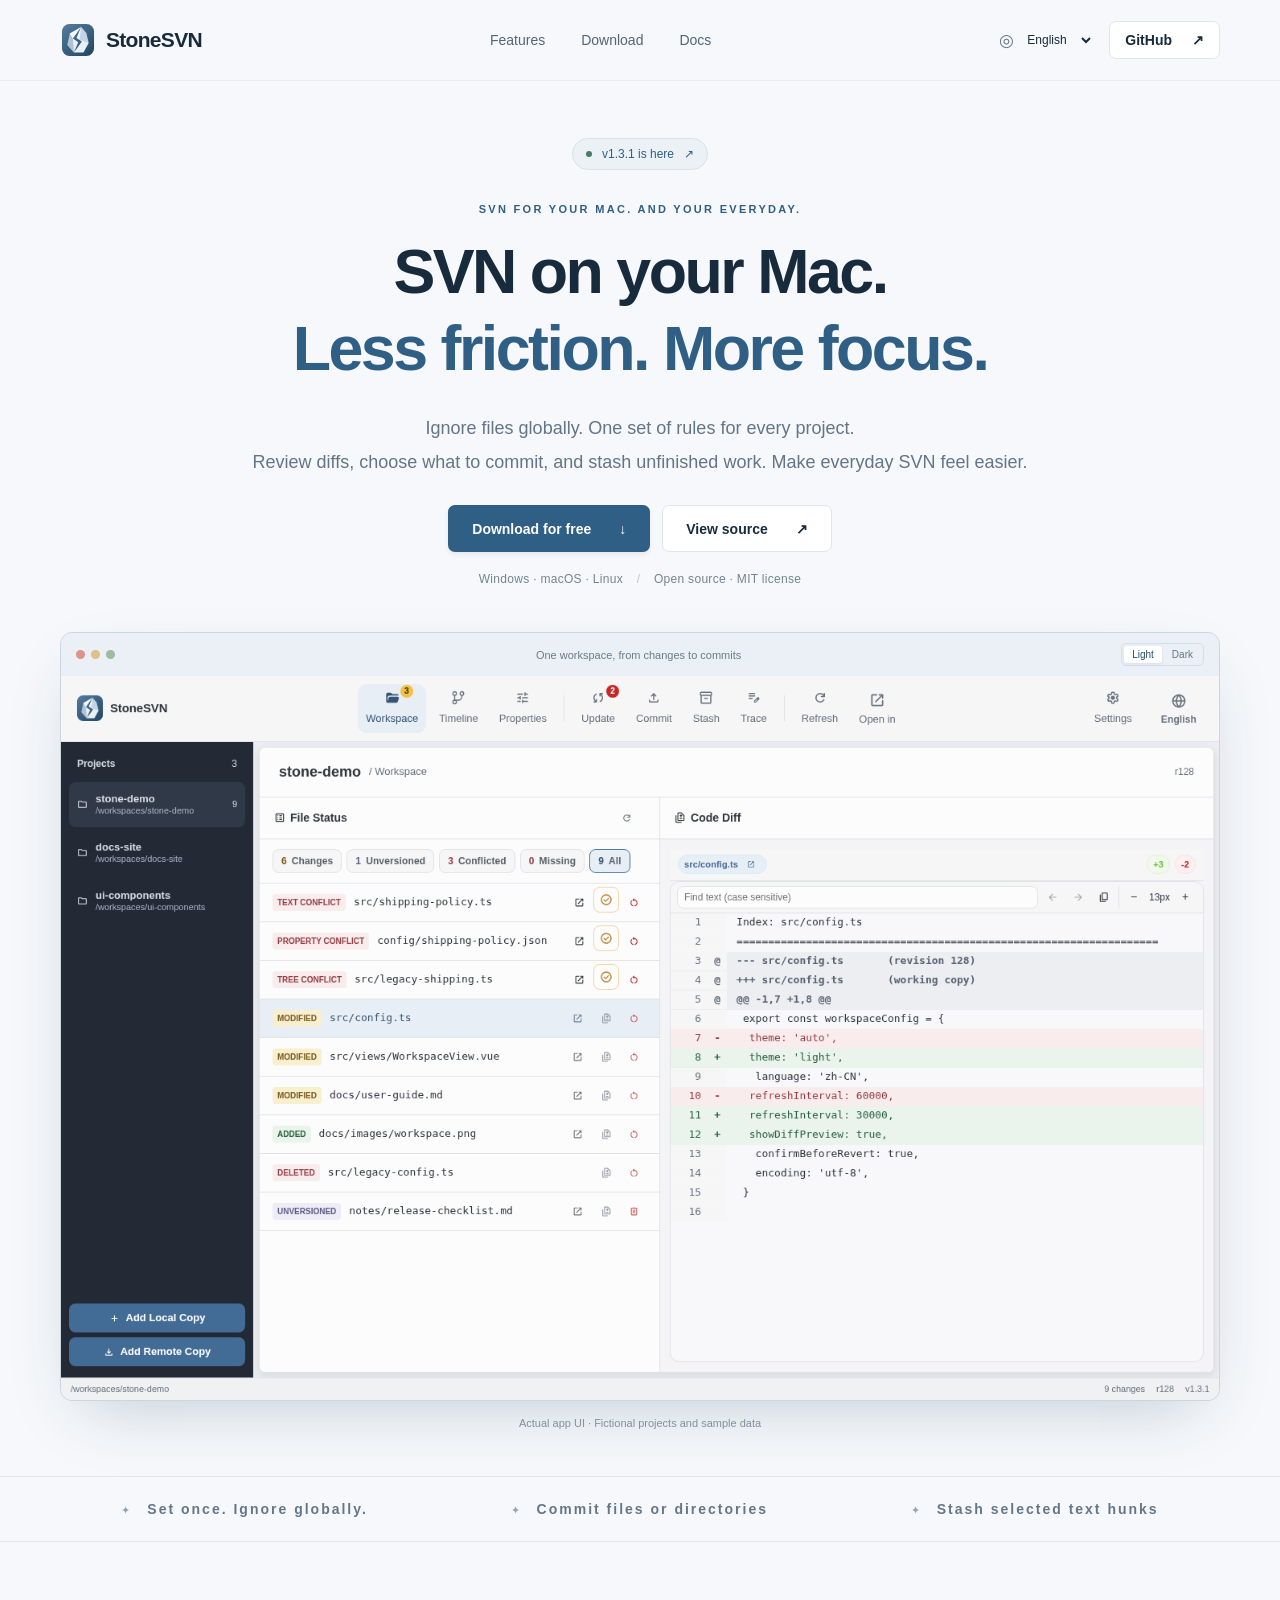
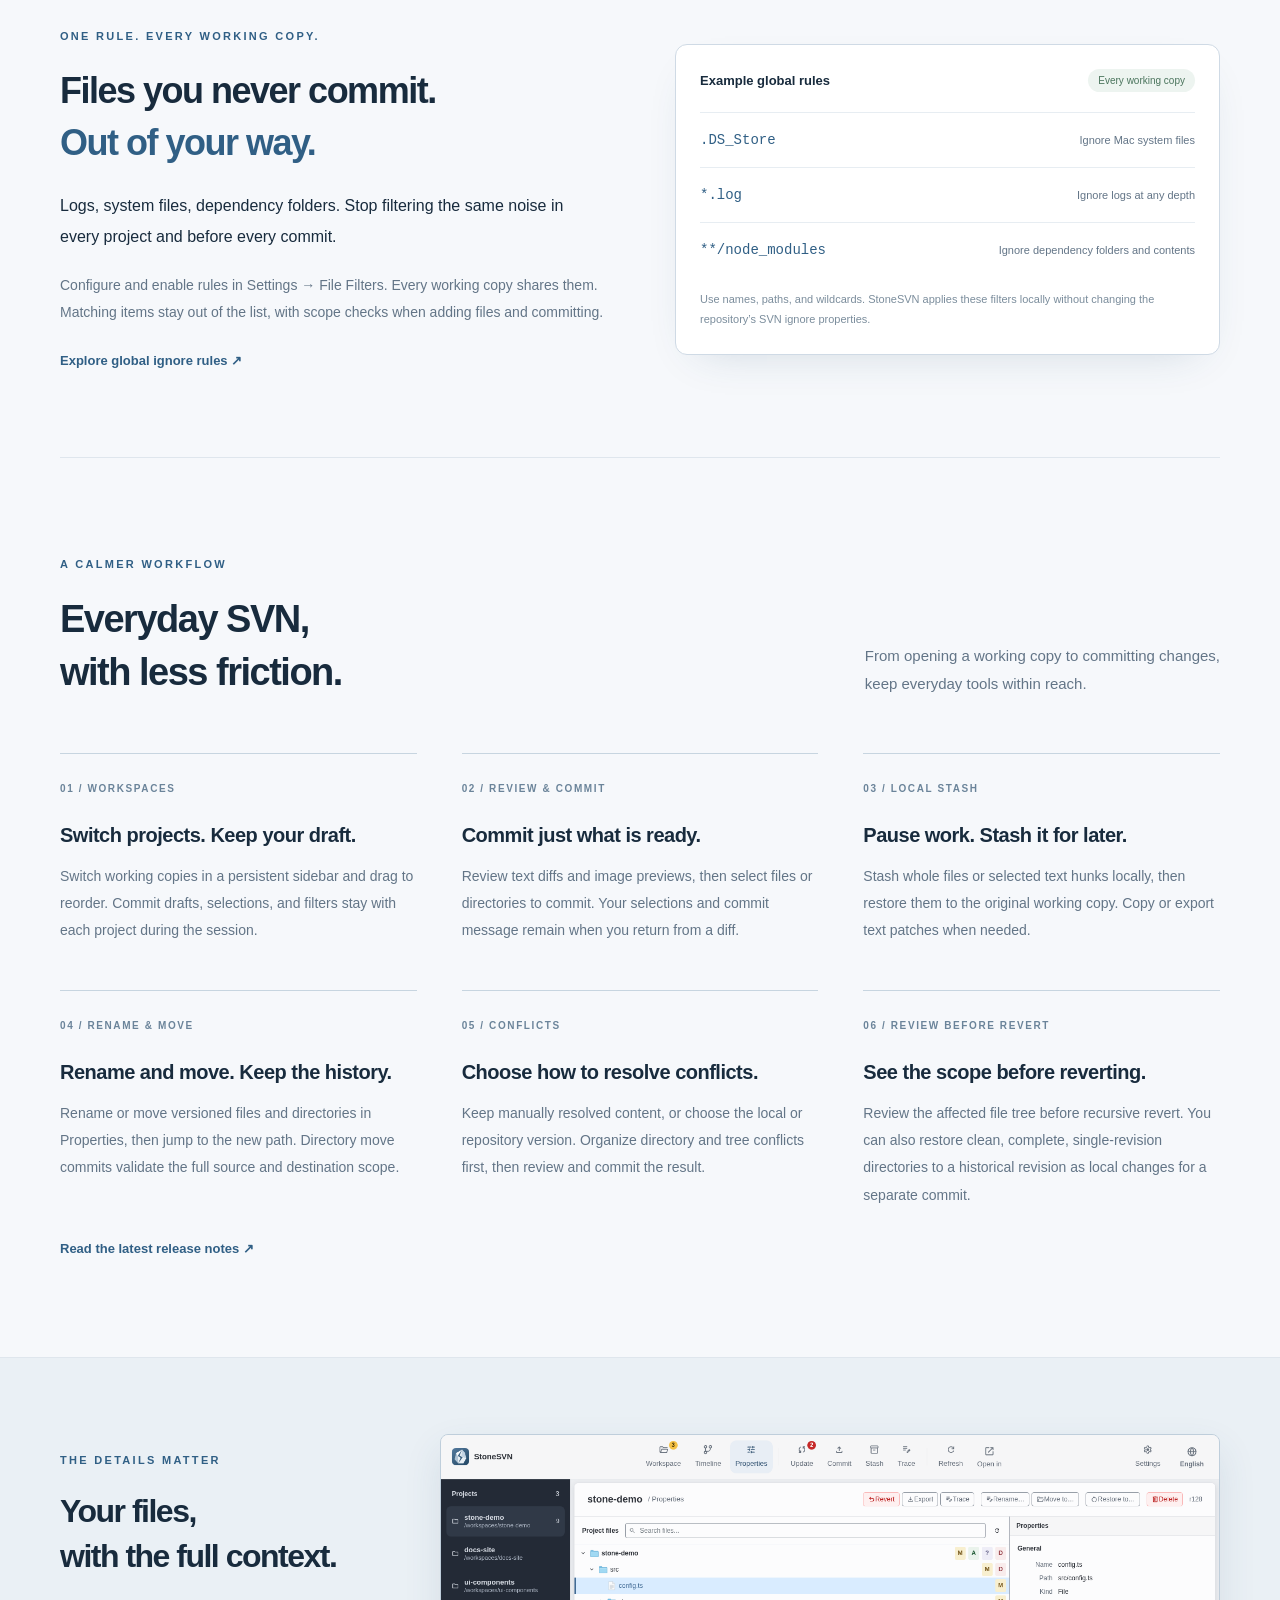
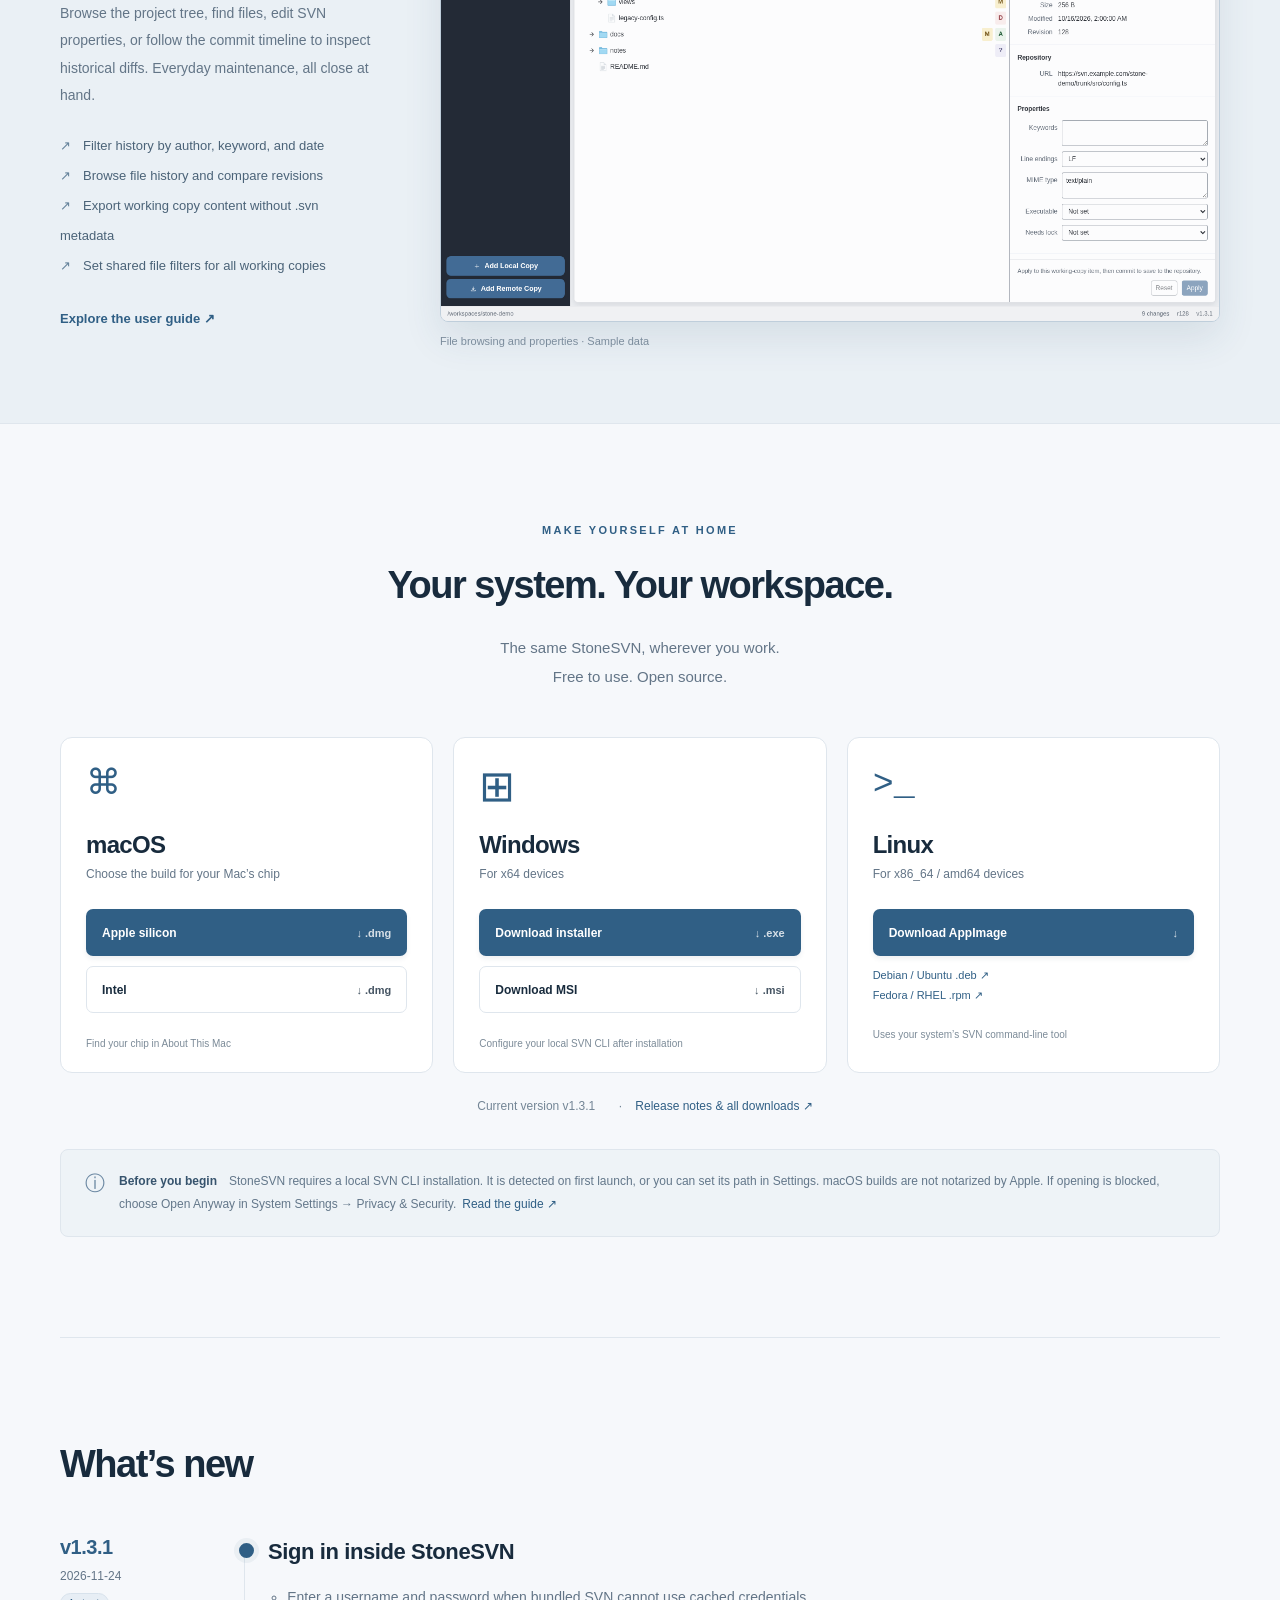
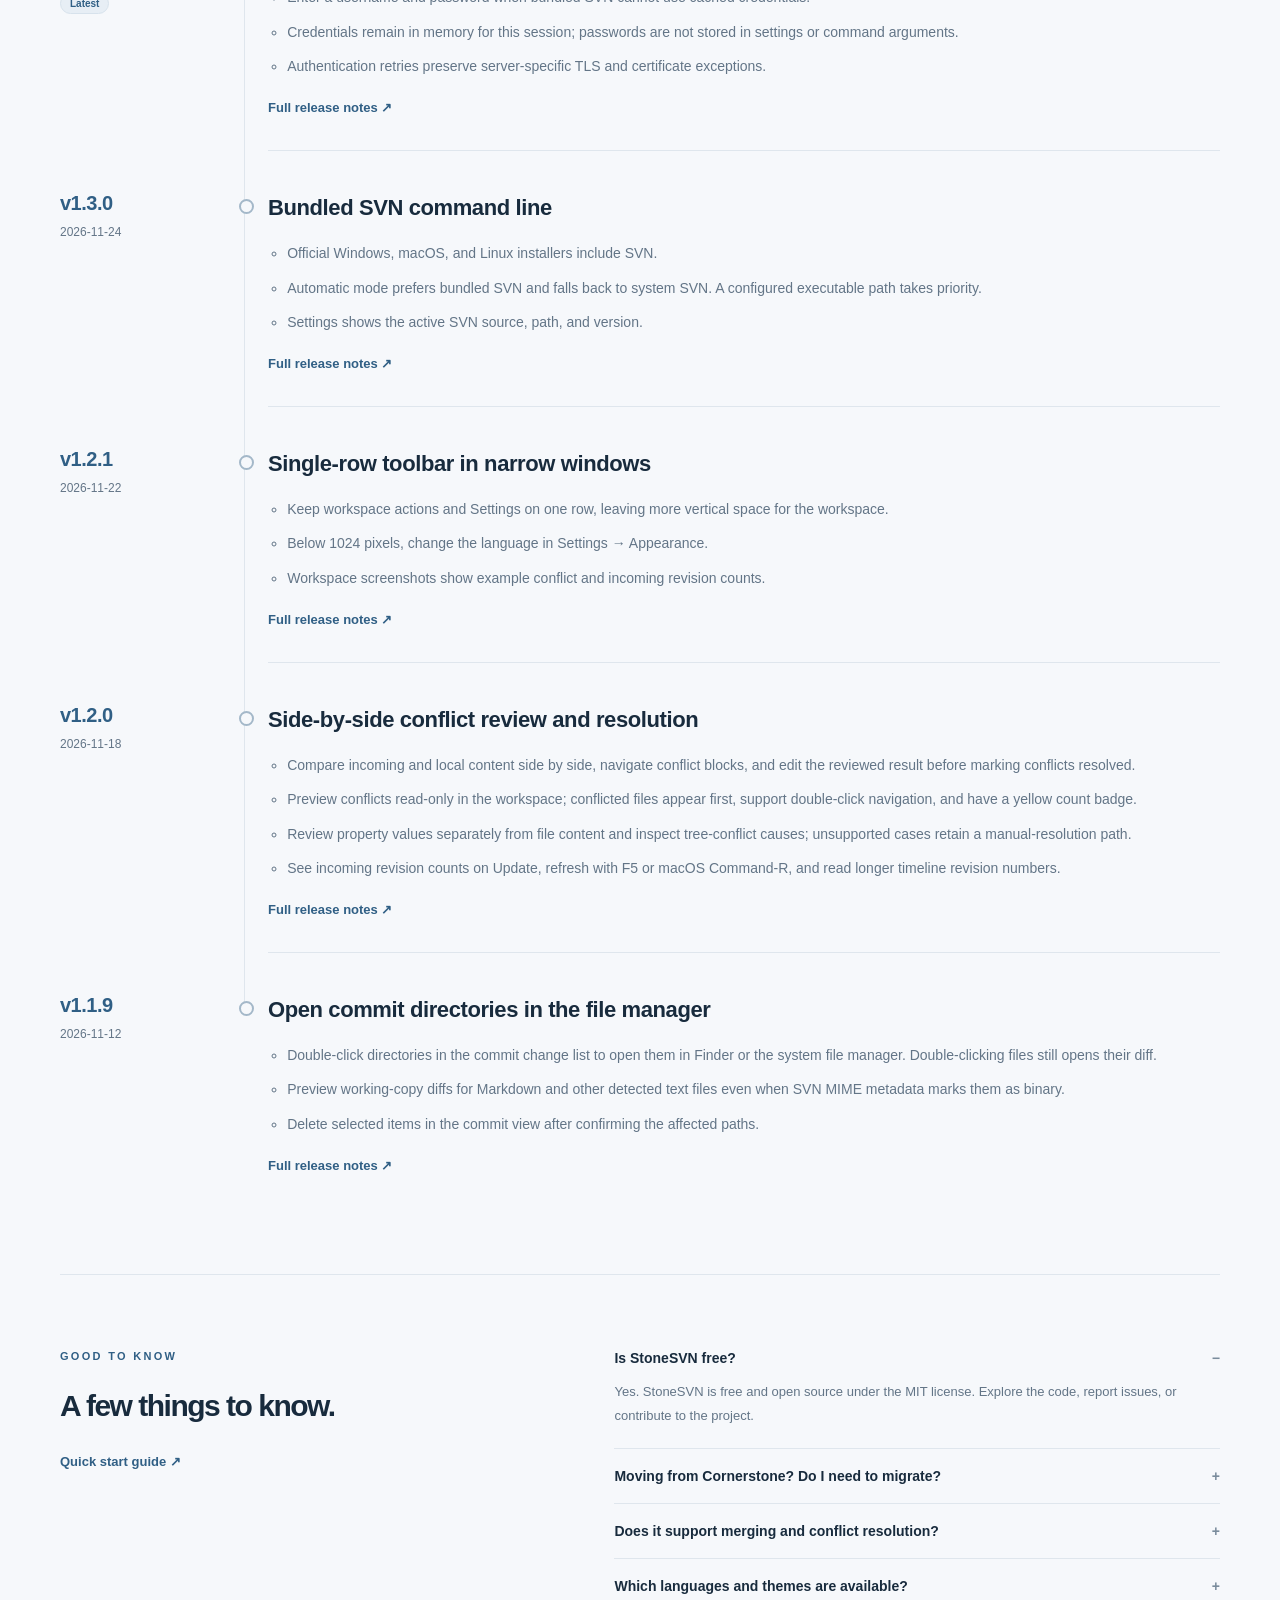
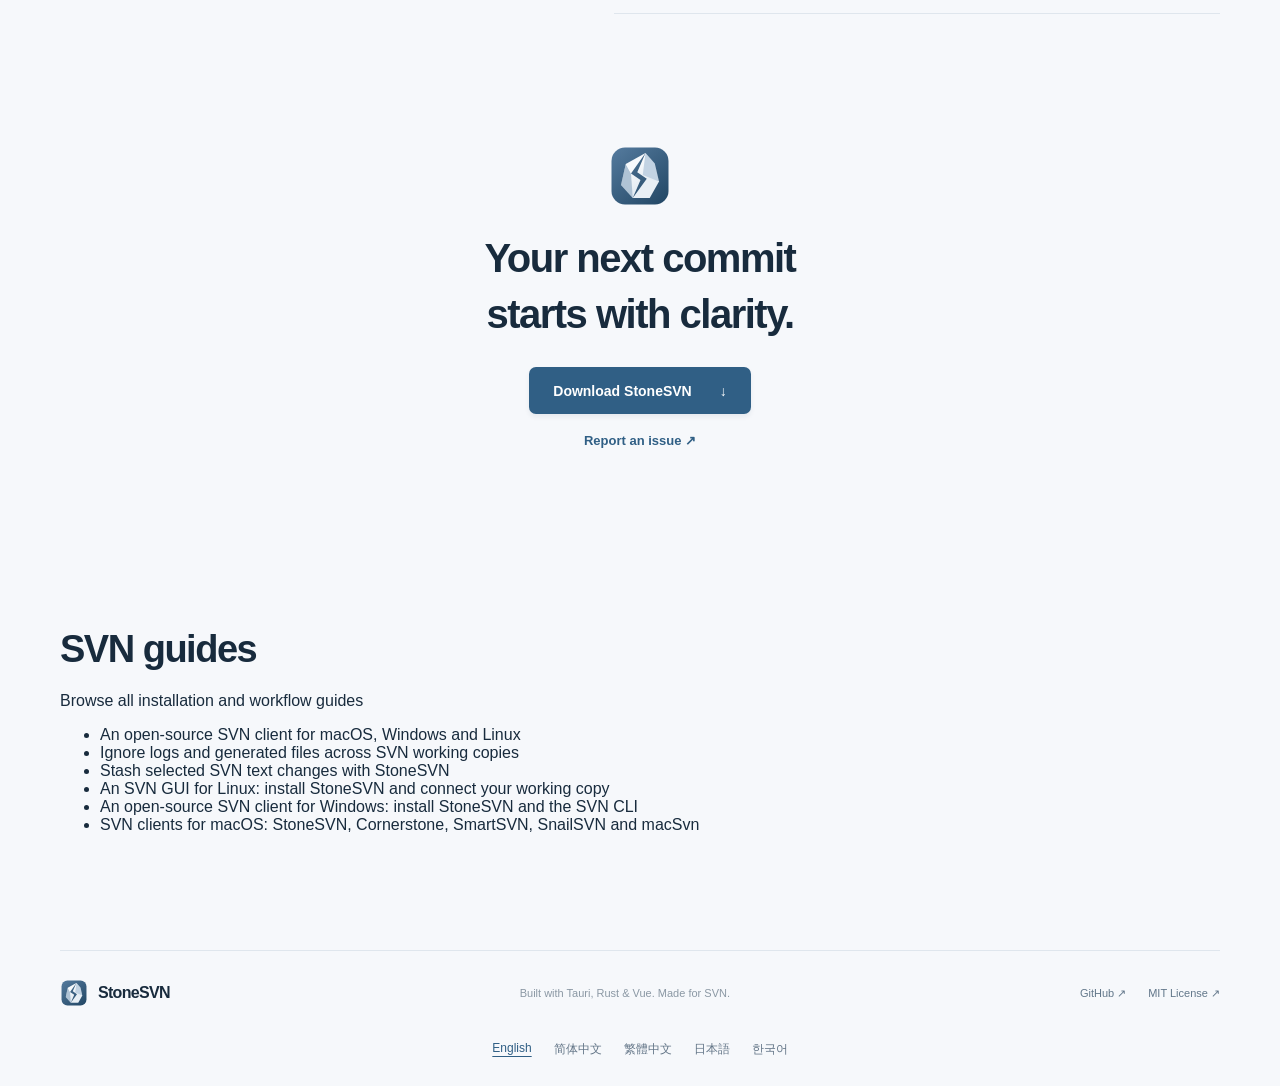
==== commit ed5b8e0e: "Sync v1.3.1 release notes and localized screenshots" ====
--- a/en/index.html
+++ b/en/index.html
@@ -22,42 +22,42 @@
 <meta property="og:locale:alternate" content="zh_TW">
 <meta property="og:locale:alternate" content="ja_JP">
 <meta property="og:locale:alternate" content="ko_KR">
-<meta property="og:image" content="https://stonesvn.github.io/assets/screenshots/en-workspace-light.png?v=b13f56970c82bc2cf4849d86d416cb0fa25439c5">
+<meta property="og:image" content="https://stonesvn.github.io/assets/screenshots/en-workspace-light.png?v=d83bf131c65dc543b26c35163e43f1d38d33eb91">
 <meta property="og:image:width" content="1440">
 <meta property="og:image:height" content="900">
 <meta name="twitter:card" content="summary_large_image">
 <meta name="twitter:title" content="StoneSVN · SVN for macOS with Global Ignore | Windows &amp; Linux">
 <meta name="twitter:description" content="StoneSVN is a free, open-source SVN client for macOS, Windows and Linux. Ignore files globally, choose files or directories to commit, and stash selected text hunks.">
-<meta name="twitter:image" content="https://stonesvn.github.io/assets/screenshots/en-workspace-light.png?v=b13f56970c82bc2cf4849d86d416cb0fa25439c5">
-<script type="application/ld+json">{"@context":"https://schema.org","@type":"SoftwareApplication","name":"StoneSVN","applicationCategory":"DeveloperApplication","operatingSystem":"Windows, macOS, Linux","inLanguage":"en","url":"https://stonesvn.github.io/en/","description":"StoneSVN is a free, open-source SVN client for macOS, Windows and Linux. Ignore files globally, choose files or directories to commit, and stash selected text hunks.","license":"https://opensource.org/license/mit","downloadUrl":"https://github.com/firzen/StoneSVN/releases/latest","image":"https://stonesvn.github.io/assets/screenshots/en-workspace-light.png?v=b13f56970c82bc2cf4849d86d416cb0fa25439c5","softwareVersion":"1.3.0","datePublished":"2026-11-24T14:22:38Z","offers":{"@type":"Offer","price":"0","priceCurrency":"USD"}}</script>
+<meta name="twitter:image" content="https://stonesvn.github.io/assets/screenshots/en-workspace-light.png?v=d83bf131c65dc543b26c35163e43f1d38d33eb91">
+<script type="application/ld+json">{"@context":"https://schema.org","@type":"SoftwareApplication","name":"StoneSVN","applicationCategory":"DeveloperApplication","operatingSystem":"Windows, macOS, Linux","inLanguage":"en","url":"https://stonesvn.github.io/en/","description":"StoneSVN is a free, open-source SVN client for macOS, Windows and Linux. Ignore files globally, choose files or directories to commit, and stash selected text hunks.","license":"https://opensource.org/license/mit","downloadUrl":"https://github.com/firzen/StoneSVN/releases/latest","image":"https://stonesvn.github.io/assets/screenshots/en-workspace-light.png?v=d83bf131c65dc543b26c35163e43f1d38d33eb91","softwareVersion":"1.3.1","datePublished":"2026-11-24T16:03:08Z","offers":{"@type":"Offer","price":"0","priceCurrency":"USD"}}</script>
 </head>
 <body>
 <a class="skip" href="#main">Skip to content</a>
 <header class="header"><div class="container nav"><a class="brand" href="#" aria-label="StoneSVN home"><img src="/assets/stone.svg" alt="" width="36" height="36">StoneSVN</a><nav aria-label="Main navigation"><a href="#features">Features</a><a href="#download">Download</a><a href="https://github.com/firzen/StoneSVN/blob/main/README.md">Docs</a></nav><div class="nav-actions"><label class="language-label"><span aria-hidden="true">◎</span><select id="language" aria-label="Language / 语言"><option value="en" selected>English</option><option value="zh-CN">简体中文</option><option value="zh-TW">繁體中文</option><option value="ja">日本語</option><option value="ko">한국어</option></select></label><a class="github" href="https://github.com/firzen/StoneSVN">GitHub <span aria-hidden="true">↗</span></a></div></div></header>
 <main id="main">
 <section class="hero container">
-<a class="release" data-release-link href="https://github.com/firzen/StoneSVN/releases/tag/v1.3.0"><span class="dot"></span> <span data-release-label data-release-template="{version} is here">v1.3.0 is here</span> <span aria-hidden="true">↗</span></a>
+<a class="release" data-release-link href="https://github.com/firzen/StoneSVN/releases/tag/v1.3.1"><span class="dot"></span> <span data-release-label data-release-template="{version} is here">v1.3.1 is here</span> <span aria-hidden="true">↗</span></a>
 <p class="eyebrow">SVN FOR YOUR MAC. AND YOUR EVERYDAY.</p>
 <h1>SVN on your Mac.<br><span>Less friction. More focus.</span></h1>
 <p class="intro">Ignore files globally. One set of rules for every project.<br>Review diffs, choose what to commit, and stash unfinished work. Make everyday SVN feel easier.</p>
 <div class="hero-actions"><a class="button primary" href="#download">Download for free <span aria-hidden="true">↓</span></a><a class="button secondary" href="https://github.com/firzen/StoneSVN">View source <span aria-hidden="true">↗</span></a></div>
 <p class="platform-note">Windows · macOS · Linux <span> / </span> Open source · MIT license</p>
-<div class="product"><div class="product-bar"><span class="window-dots" aria-hidden="true"><i></i><i></i><i></i></span><span>One workspace, from changes to commits</span><div class="theme-switch" role="group" aria-label="Screenshot theme"><button type="button" data-theme="light" aria-pressed="true">Light</button><button type="button" data-theme="dark" aria-pressed="false">Dark</button></div></div><img id="workspace" data-release="b13f56970c82bc2cf4849d86d416cb0fa25439c5" src="/assets/screenshots/en-workspace-light.png?v=b13f56970c82bc2cf4849d86d416cb0fa25439c5" width="1440" height="900" alt="StoneSVN workspace: projects on the left, changed files in the center, and text diffs on the right" fetchpriority="high"></div>
+<div class="product"><div class="product-bar"><span class="window-dots" aria-hidden="true"><i></i><i></i><i></i></span><span>One workspace, from changes to commits</span><div class="theme-switch" role="group" aria-label="Screenshot theme"><button type="button" data-theme="light" aria-pressed="true">Light</button><button type="button" data-theme="dark" aria-pressed="false">Dark</button></div></div><img id="workspace" data-release="d83bf131c65dc543b26c35163e43f1d38d33eb91" src="/assets/screenshots/en-workspace-light.png?v=d83bf131c65dc543b26c35163e43f1d38d33eb91" width="1440" height="900" alt="StoneSVN workspace: projects on the left, changed files in the center, and text diffs on the right" fetchpriority="high"></div>
 <p class="caption">Actual app UI · Fictional projects and sample data</p>
 </section>
 <div class="principles"><div class="container"><span>Set once. Ignore globally.</span><span>Commit files or directories</span><span>Stash selected text hunks</span></div></div>
 <section class="ignore-section container" id="features"><div class="ignore-copy"><p class="eyebrow">ONE RULE. EVERY WORKING COPY.</p><h2>Files you never commit.<br><span>Out of your way.</span></h2><p class="ignore-intro">Logs, system files, dependency folders. Stop filtering the same noise in every project and before every commit.</p><p>Configure and enable rules in Settings → File Filters. Every working copy shares them. Matching items stay out of the list, with scope checks when adding files and committing.</p><a class="text-link" href="https://github.com/firzen/StoneSVN/blob/main/README.md#global-ignore-rules">Explore global ignore rules ↗</a></div><div class="ignore-example"><div class="rule-header"><span>Example global rules</span><span class="rule-badge">Every working copy</span></div><div class="rule-row"><code>.DS_Store</code><span>Ignore Mac system files</span></div><div class="rule-row"><code>*.log</code><span>Ignore logs at any depth</span></div><div class="rule-row"><code>**/node_modules</code><span>Ignore dependency folders and contents</span></div><p class="rule-footnote">Use names, paths, and wildcards. StoneSVN applies these filters locally without changing the repository’s SVN ignore properties.</p></div></section>
 <section class="section container" id="workflow"><div class="section-heading"><p class="eyebrow">A CALMER WORKFLOW</p><h2>Everyday SVN,<br>with less friction.</h2><p>From opening a working copy to committing changes,<br>keep everyday tools within reach.</p></div>
-<div class="features"><article><span class="feature-num">01 / WORKSPACES</span><h3>Switch projects. Keep your draft.</h3><p>Switch working copies in a persistent sidebar and drag to reorder. Commit drafts, selections, and filters stay with each project during the session.</p></article><article><span class="feature-num">02 / REVIEW & COMMIT</span><h3>Commit just what is ready.</h3><p>Review text diffs and image previews, then select files or directories to commit. Your selections and commit message remain when you return from a diff.</p></article><article><span class="feature-num">03 / LOCAL STASH</span><h3>Pause work. Stash it for later.</h3><p>Stash whole files or selected text hunks locally, then restore them to the original working copy. Copy or export text patches when needed.</p></article><article><span class="feature-num">04 / RENAME & MOVE</span><h3>Rename and move. Keep the history.</h3><p>Rename or move versioned files and directories in Properties, then jump to the new path. Directory move commits validate the full source and destination scope.</p></article><article><span class="feature-num">05 / CONFLICTS</span><h3>Choose how to resolve conflicts.</h3><p>Keep manually resolved content, or choose the local or repository version. Organize directory and tree conflicts first, then review and commit the result.</p></article><article><span class="feature-num">06 / REVIEW BEFORE REVERT</span><h3>See the scope before reverting.</h3><p>Review the affected file tree before recursive revert. You can also restore clean, complete, single-revision directories to a historical revision as local changes for a separate commit.</p></article></div><p class="maintenance-note"><a class="text-link" data-release-link href="https://github.com/firzen/StoneSVN/releases/tag/v1.3.0">Read the latest release notes ↗</a></p>
+<div class="features"><article><span class="feature-num">01 / WORKSPACES</span><h3>Switch projects. Keep your draft.</h3><p>Switch working copies in a persistent sidebar and drag to reorder. Commit drafts, selections, and filters stay with each project during the session.</p></article><article><span class="feature-num">02 / REVIEW & COMMIT</span><h3>Commit just what is ready.</h3><p>Review text diffs and image previews, then select files or directories to commit. Your selections and commit message remain when you return from a diff.</p></article><article><span class="feature-num">03 / LOCAL STASH</span><h3>Pause work. Stash it for later.</h3><p>Stash whole files or selected text hunks locally, then restore them to the original working copy. Copy or export text patches when needed.</p></article><article><span class="feature-num">04 / RENAME & MOVE</span><h3>Rename and move. Keep the history.</h3><p>Rename or move versioned files and directories in Properties, then jump to the new path. Directory move commits validate the full source and destination scope.</p></article><article><span class="feature-num">05 / CONFLICTS</span><h3>Choose how to resolve conflicts.</h3><p>Keep manually resolved content, or choose the local or repository version. Organize directory and tree conflicts first, then review and commit the result.</p></article><article><span class="feature-num">06 / REVIEW BEFORE REVERT</span><h3>See the scope before reverting.</h3><p>Review the affected file tree before recursive revert. You can also restore clean, complete, single-revision directories to a historical revision as local changes for a separate commit.</p></article></div><p class="maintenance-note"><a class="text-link" data-release-link href="https://github.com/firzen/StoneSVN/releases/tag/v1.3.1">Read the latest release notes ↗</a></p>
 </section>
-<section class="detail-wrap"><div class="container detail"><div><p class="eyebrow">THE DETAILS MATTER</p><h2>Your files,<br>with the full context.</h2><p>Browse the project tree, find files, edit SVN properties, or follow the commit timeline to inspect historical diffs. Everyday maintenance, all close at hand.</p><ul><li>Filter history by author, keyword, and date</li><li>Browse file history and compare revisions</li><li>Export working copy content without .svn metadata</li><li>Set shared file filters for all working copies</li></ul><a class="text-link" href="https://github.com/firzen/StoneSVN/blob/main/docs/user-guide.md">Explore the user guide <span aria-hidden="true">↗</span></a></div><figure><img src="/assets/screenshots/en-properties.png?v=b13f56970c82bc2cf4849d86d416cb0fa25439c5" alt="StoneSVN properties view with file tree, file information, and SVN property editing" width="1440" height="900" loading="lazy"><figcaption>File browsing and properties · Sample data</figcaption></figure></div></section>
+<section class="detail-wrap"><div class="container detail"><div><p class="eyebrow">THE DETAILS MATTER</p><h2>Your files,<br>with the full context.</h2><p>Browse the project tree, find files, edit SVN properties, or follow the commit timeline to inspect historical diffs. Everyday maintenance, all close at hand.</p><ul><li>Filter history by author, keyword, and date</li><li>Browse file history and compare revisions</li><li>Export working copy content without .svn metadata</li><li>Set shared file filters for all working copies</li></ul><a class="text-link" href="https://github.com/firzen/StoneSVN/blob/main/docs/user-guide.md">Explore the user guide <span aria-hidden="true">↗</span></a></div><figure><img src="/assets/screenshots/en-properties.png?v=d83bf131c65dc543b26c35163e43f1d38d33eb91" alt="StoneSVN properties view with file tree, file information, and SVN property editing" width="1440" height="900" loading="lazy"><figcaption>File browsing and properties · Sample data</figcaption></figure></div></section>
 <section class="section container downloads" id="download"><div class="section-heading centered"><p class="eyebrow">MAKE YOURSELF AT HOME</p><h2>Your system. Your workspace.</h2><p>The same StoneSVN, wherever you work.<br>Free to use. Open source.</p></div><div class="download-grid">
 <article class="download-card"><div class="os-icon" aria-hidden="true">⌘</div><h3>macOS</h3><p>Choose the build for your Mac’s chip</p><a class="button primary" data-release-asset="mac-arm" href="https://github.com/firzen/StoneSVN/releases/latest">Apple silicon <span>↓ .dmg</span></a><a class="button secondary" data-release-asset="mac-intel" href="https://github.com/firzen/StoneSVN/releases/latest">Intel <span>↓ .dmg</span></a><small>Find your chip in About This Mac</small></article>
 <article class="download-card"><div class="os-icon windows" aria-hidden="true">⊞</div><h3>Windows</h3><p>For x64 devices</p><a class="button primary" data-release-asset="windows-exe" href="https://github.com/firzen/StoneSVN/releases/latest">Download installer <span>↓ .exe</span></a><a class="button secondary" data-release-asset="windows-msi" href="https://github.com/firzen/StoneSVN/releases/latest">Download MSI <span>↓ .msi</span></a><small>Configure your local SVN CLI after installation</small></article>
 <article class="download-card"><div class="os-icon" aria-hidden="true">&gt;_</div><h3>Linux</h3><p>For x86_64 / amd64 devices</p><a class="button primary" data-release-asset="linux-appimage" href="https://github.com/firzen/StoneSVN/releases/latest">Download AppImage <span>↓</span></a><div class="linux-links"><a data-release-asset="linux-deb" href="https://github.com/firzen/StoneSVN/releases/latest">Debian / Ubuntu .deb ↗</a><a data-release-asset="linux-rpm" href="https://github.com/firzen/StoneSVN/releases/latest">Fedora / RHEL .rpm ↗</a></div><small>Uses your system’s SVN command-line tool</small></article></div>
-<p class="release-note"><span data-release-label data-release-template="Current version {version}">Current version v1.3.0</span> <span>·</span> <a data-release-link href="https://github.com/firzen/StoneSVN/releases/tag/v1.3.0">Release notes &amp; all downloads ↗</a></p>
+<p class="release-note"><span data-release-label data-release-template="Current version {version}">Current version v1.3.1</span> <span>·</span> <a data-release-link href="https://github.com/firzen/StoneSVN/releases/tag/v1.3.1">Release notes &amp; all downloads ↗</a></p>
 <div class="install-note"><span aria-hidden="true">ⓘ</span><p><strong>Before you begin</strong>　StoneSVN requires a local SVN CLI installation. It is detected on first launch, or you can set its path in Settings. macOS builds are not notarized by Apple. If opening is blocked, choose Open Anyway in System Settings → Privacy &amp; Security.<a href="https://github.com/firzen/StoneSVN/blob/main/docs/macos-distribution.md">Read the guide ↗</a></p></div></section>
-<section class="section container release-history" id="release-notes" aria-labelledby="release-heading"><h2 id="release-heading">What’s new</h2><ol class="release-timeline" role="list"><li class="release-entry is-latest"><div class="release-meta"><a class="release-version" href="https://github.com/firzen/StoneSVN/releases/tag/v1.3.0">v1.3.0</a><time datetime="2026-11-24T14:22:38Z">2026-11-24</time><span class="release-latest">Latest</span></div><article class="release-content" aria-labelledby="release-v1.3.0"><h3 id="release-v1.3.0">Bundled SVN command line</h3><ul><li>Official Windows, macOS, and Linux installers include SVN.</li><li>Automatic mode prefers bundled SVN and falls back to system SVN. A configured executable path takes priority.</li><li>Settings shows the active SVN source, path, and version.</li></ul><a class="text-link" href="https://github.com/firzen/StoneSVN/releases/tag/v1.3.0">Full release notes ↗</a></article></li><li class="release-entry"><div class="release-meta"><a class="release-version" href="https://github.com/firzen/StoneSVN/releases/tag/v1.2.1">v1.2.1</a><time datetime="2026-11-22T16:05:21Z">2026-11-22</time></div><article class="release-content" aria-labelledby="release-v1.2.1"><h3 id="release-v1.2.1">Single-row toolbar in narrow windows</h3><ul><li>Keep workspace actions and Settings on one row, leaving more vertical space for the workspace.</li><li>Below 1024 pixels, change the language in Settings → Appearance.</li><li>Workspace screenshots show example conflict and incoming revision counts.</li></ul><a class="text-link" href="https://github.com/firzen/StoneSVN/releases/tag/v1.2.1">Full release notes ↗</a></article></li><li class="release-entry"><div class="release-meta"><a class="release-version" href="https://github.com/firzen/StoneSVN/releases/tag/v1.2.0">v1.2.0</a><time datetime="2026-11-18T08:25:15Z">2026-11-18</time></div><article class="release-content" aria-labelledby="release-v1.2.0"><h3 id="release-v1.2.0">Side-by-side conflict review and resolution</h3><ul><li>Compare incoming and local content side by side, navigate conflict blocks, and edit the reviewed result before marking conflicts resolved.</li><li>Preview conflicts read-only in the workspace; conflicted files appear first, support double-click navigation, and have a yellow count badge.</li><li>Review property values separately from file content and inspect tree-conflict causes; unsupported cases retain a manual-resolution path.</li><li>See incoming revision counts on Update, refresh with F5 or macOS Command-R, and read longer timeline revision numbers.</li></ul><a class="text-link" href="https://github.com/firzen/StoneSVN/releases/tag/v1.2.0">Full release notes ↗</a></article></li><li class="release-entry"><div class="release-meta"><a class="release-version" href="https://github.com/firzen/StoneSVN/releases/tag/v1.1.9">v1.1.9</a><time datetime="2026-11-12T02:05:34Z">2026-11-12</time></div><article class="release-content" aria-labelledby="release-v1.1.9"><h3 id="release-v1.1.9">Open commit directories in the file manager</h3><ul><li>Double-click directories in the commit change list to open them in Finder or the system file manager. Double-clicking files still opens their diff.</li><li>Preview working-copy diffs for Markdown and other detected text files even when SVN MIME metadata marks them as binary.</li><li>Delete selected items in the commit view after confirming the affected paths.</li></ul><a class="text-link" href="https://github.com/firzen/StoneSVN/releases/tag/v1.1.9">Full release notes ↗</a></article></li><li class="release-entry"><div class="release-meta"><a class="release-version" href="https://github.com/firzen/StoneSVN/releases/tag/v1.1.8">v1.1.8</a><time datetime="2026-10-27T03:00:04Z">2026-10-27</time></div><article class="release-content" aria-labelledby="release-v1.1.8"><h3 id="release-v1.1.8">Select diff content and open files easily</h3><ul><li>Select and copy diff content without line numbers or gutter markers, while preserving symbols in the file itself.</li><li>Open local files directly from small icons in the workspace file list and preview, or beside the comparison file path.</li></ul><a class="text-link" href="https://github.com/firzen/StoneSVN/releases/tag/v1.1.8">Full release notes ↗</a></article></li></ol></section><section class="faq-section container"><div><p class="eyebrow">GOOD TO KNOW</p><h2>A few things to know.</h2><a class="text-link" href="https://github.com/firzen/StoneSVN/blob/main/QUICKSTART.md">Quick start guide ↗</a></div><div class="faq"><details open><summary>Is StoneSVN free?</summary><p>Yes. StoneSVN is free and open source under the MIT license. Explore the code, report issues, or contribute to the project.</p></details><details><summary>Moving from Cornerstone? Do I need to migrate?</summary><p>No. StoneSVN uses your local SVN CLI to open existing working copies or check out remote repositories. Start with the quick start guide if you are new to the app.</p></details><details><summary>Does it support merging and conflict resolution?</summary><p>Conflict actions support manually resolved content or the local/repository version. Organize directory and tree conflicts before marking them resolved. General Merge, Switch, and line-by-line Blame interfaces are still unavailable.</p></details><details><summary>Which languages and themes are available?</summary><p>The app supports Simplified Chinese, Traditional Chinese, English, Japanese, and Korean, with light and dark themes available in Settings.</p></details></div></section>
+<section class="section container release-history" id="release-notes" aria-labelledby="release-heading"><h2 id="release-heading">What’s new</h2><ol class="release-timeline" role="list"><li class="release-entry is-latest"><div class="release-meta"><a class="release-version" href="https://github.com/firzen/StoneSVN/releases/tag/v1.3.1">v1.3.1</a><time datetime="2026-11-24T16:03:08Z">2026-11-24</time><span class="release-latest">Latest</span></div><article class="release-content" aria-labelledby="release-v1.3.1"><h3 id="release-v1.3.1">Sign in inside StoneSVN</h3><ul><li>Enter a username and password when bundled SVN cannot use cached credentials.</li><li>Credentials remain in memory for this session; passwords are not stored in settings or command arguments.</li><li>Authentication retries preserve server-specific TLS and certificate exceptions.</li></ul><a class="text-link" href="https://github.com/firzen/StoneSVN/releases/tag/v1.3.1">Full release notes ↗</a></article></li><li class="release-entry"><div class="release-meta"><a class="release-version" href="https://github.com/firzen/StoneSVN/releases/tag/v1.3.0">v1.3.0</a><time datetime="2026-11-24T14:22:38Z">2026-11-24</time></div><article class="release-content" aria-labelledby="release-v1.3.0"><h3 id="release-v1.3.0">Bundled SVN command line</h3><ul><li>Official Windows, macOS, and Linux installers include SVN.</li><li>Automatic mode prefers bundled SVN and falls back to system SVN. A configured executable path takes priority.</li><li>Settings shows the active SVN source, path, and version.</li></ul><a class="text-link" href="https://github.com/firzen/StoneSVN/releases/tag/v1.3.0">Full release notes ↗</a></article></li><li class="release-entry"><div class="release-meta"><a class="release-version" href="https://github.com/firzen/StoneSVN/releases/tag/v1.2.1">v1.2.1</a><time datetime="2026-11-22T16:05:21Z">2026-11-22</time></div><article class="release-content" aria-labelledby="release-v1.2.1"><h3 id="release-v1.2.1">Single-row toolbar in narrow windows</h3><ul><li>Keep workspace actions and Settings on one row, leaving more vertical space for the workspace.</li><li>Below 1024 pixels, change the language in Settings → Appearance.</li><li>Workspace screenshots show example conflict and incoming revision counts.</li></ul><a class="text-link" href="https://github.com/firzen/StoneSVN/releases/tag/v1.2.1">Full release notes ↗</a></article></li><li class="release-entry"><div class="release-meta"><a class="release-version" href="https://github.com/firzen/StoneSVN/releases/tag/v1.2.0">v1.2.0</a><time datetime="2026-11-18T08:25:15Z">2026-11-18</time></div><article class="release-content" aria-labelledby="release-v1.2.0"><h3 id="release-v1.2.0">Side-by-side conflict review and resolution</h3><ul><li>Compare incoming and local content side by side, navigate conflict blocks, and edit the reviewed result before marking conflicts resolved.</li><li>Preview conflicts read-only in the workspace; conflicted files appear first, support double-click navigation, and have a yellow count badge.</li><li>Review property values separately from file content and inspect tree-conflict causes; unsupported cases retain a manual-resolution path.</li><li>See incoming revision counts on Update, refresh with F5 or macOS Command-R, and read longer timeline revision numbers.</li></ul><a class="text-link" href="https://github.com/firzen/StoneSVN/releases/tag/v1.2.0">Full release notes ↗</a></article></li><li class="release-entry"><div class="release-meta"><a class="release-version" href="https://github.com/firzen/StoneSVN/releases/tag/v1.1.9">v1.1.9</a><time datetime="2026-11-12T02:05:34Z">2026-11-12</time></div><article class="release-content" aria-labelledby="release-v1.1.9"><h3 id="release-v1.1.9">Open commit directories in the file manager</h3><ul><li>Double-click directories in the commit change list to open them in Finder or the system file manager. Double-clicking files still opens their diff.</li><li>Preview working-copy diffs for Markdown and other detected text files even when SVN MIME metadata marks them as binary.</li><li>Delete selected items in the commit view after confirming the affected paths.</li></ul><a class="text-link" href="https://github.com/firzen/StoneSVN/releases/tag/v1.1.9">Full release notes ↗</a></article></li></ol></section><section class="faq-section container"><div><p class="eyebrow">GOOD TO KNOW</p><h2>A few things to know.</h2><a class="text-link" href="https://github.com/firzen/StoneSVN/blob/main/QUICKSTART.md">Quick start guide ↗</a></div><div class="faq"><details open><summary>Is StoneSVN free?</summary><p>Yes. StoneSVN is free and open source under the MIT license. Explore the code, report issues, or contribute to the project.</p></details><details><summary>Moving from Cornerstone? Do I need to migrate?</summary><p>No. StoneSVN uses your local SVN CLI to open existing working copies or check out remote repositories. Start with the quick start guide if you are new to the app.</p></details><details><summary>Does it support merging and conflict resolution?</summary><p>Conflict actions support manually resolved content or the local/repository version. Organize directory and tree conflicts before marking them resolved. General Merge, Switch, and line-by-line Blame interfaces are still unavailable.</p></details><details><summary>Which languages and themes are available?</summary><p>The app supports Simplified Chinese, Traditional Chinese, English, Japanese, and Korean, with light and dark themes available in Settings.</p></details></div></section>
 <section class="closing container"><img src="/assets/stone.svg" alt="" width="64" height="64"><h2>Your next commit<br>starts with clarity.</h2><a class="button primary" href="#download">Download StoneSVN <span aria-hidden="true">↓</span></a><a class="text-link" href="https://github.com/firzen/StoneSVN/issues">Report an issue ↗</a></section>
 <section class="section container" id="guides"><h2>SVN guides</h2><p><a href="/en/guides/">Browse all installation and workflow guides</a></p><ul><li><a href="/en/guides/svn-client-macos/">An open-source SVN client for macOS, Windows and Linux</a></li><li><a href="/en/guides/svn-global-ignore/">Ignore logs and generated files across SVN working copies</a></li><li><a href="/en/guides/svn-stash-selected-hunks/">Stash selected SVN text changes with StoneSVN</a></li><li><a href="/en/guides/svn-client-linux/">An SVN GUI for Linux: install StoneSVN and connect your working copy</a></li><li><a href="/en/guides/svn-client-windows/">An open-source SVN client for Windows: install StoneSVN and the SVN CLI</a></li><li><a href="/en/guides/svn-clients-macos-compared/">SVN clients for macOS: StoneSVN, Cornerstone, SmartSVN, SnailSVN and macSvn</a></li></ul></section></main>
 <footer class="container footer"><a class="brand" href="#"><img src="/assets/stone.svg" alt="" width="28" height="28">StoneSVN</a><span>Built with Tauri, Rust & Vue. Made for SVN.</span><div><a href="https://github.com/firzen/StoneSVN">GitHub ↗</a><a href="https://github.com/firzen/StoneSVN/blob/main/LICENSE">MIT License ↗</a></div></footer><nav class="language-links container" aria-label="Languages"><a href="/en/" lang="en" hreflang="en" aria-current="page">English</a><a href="/zh-CN/" lang="zh-CN" hreflang="zh-CN">简体中文</a><a href="/zh-TW/" lang="zh-TW" hreflang="zh-TW">繁體中文</a><a href="/ja/" lang="ja" hreflang="ja">日本語</a><a href="/ko/" lang="ko" hreflang="ko">한국어</a></nav>
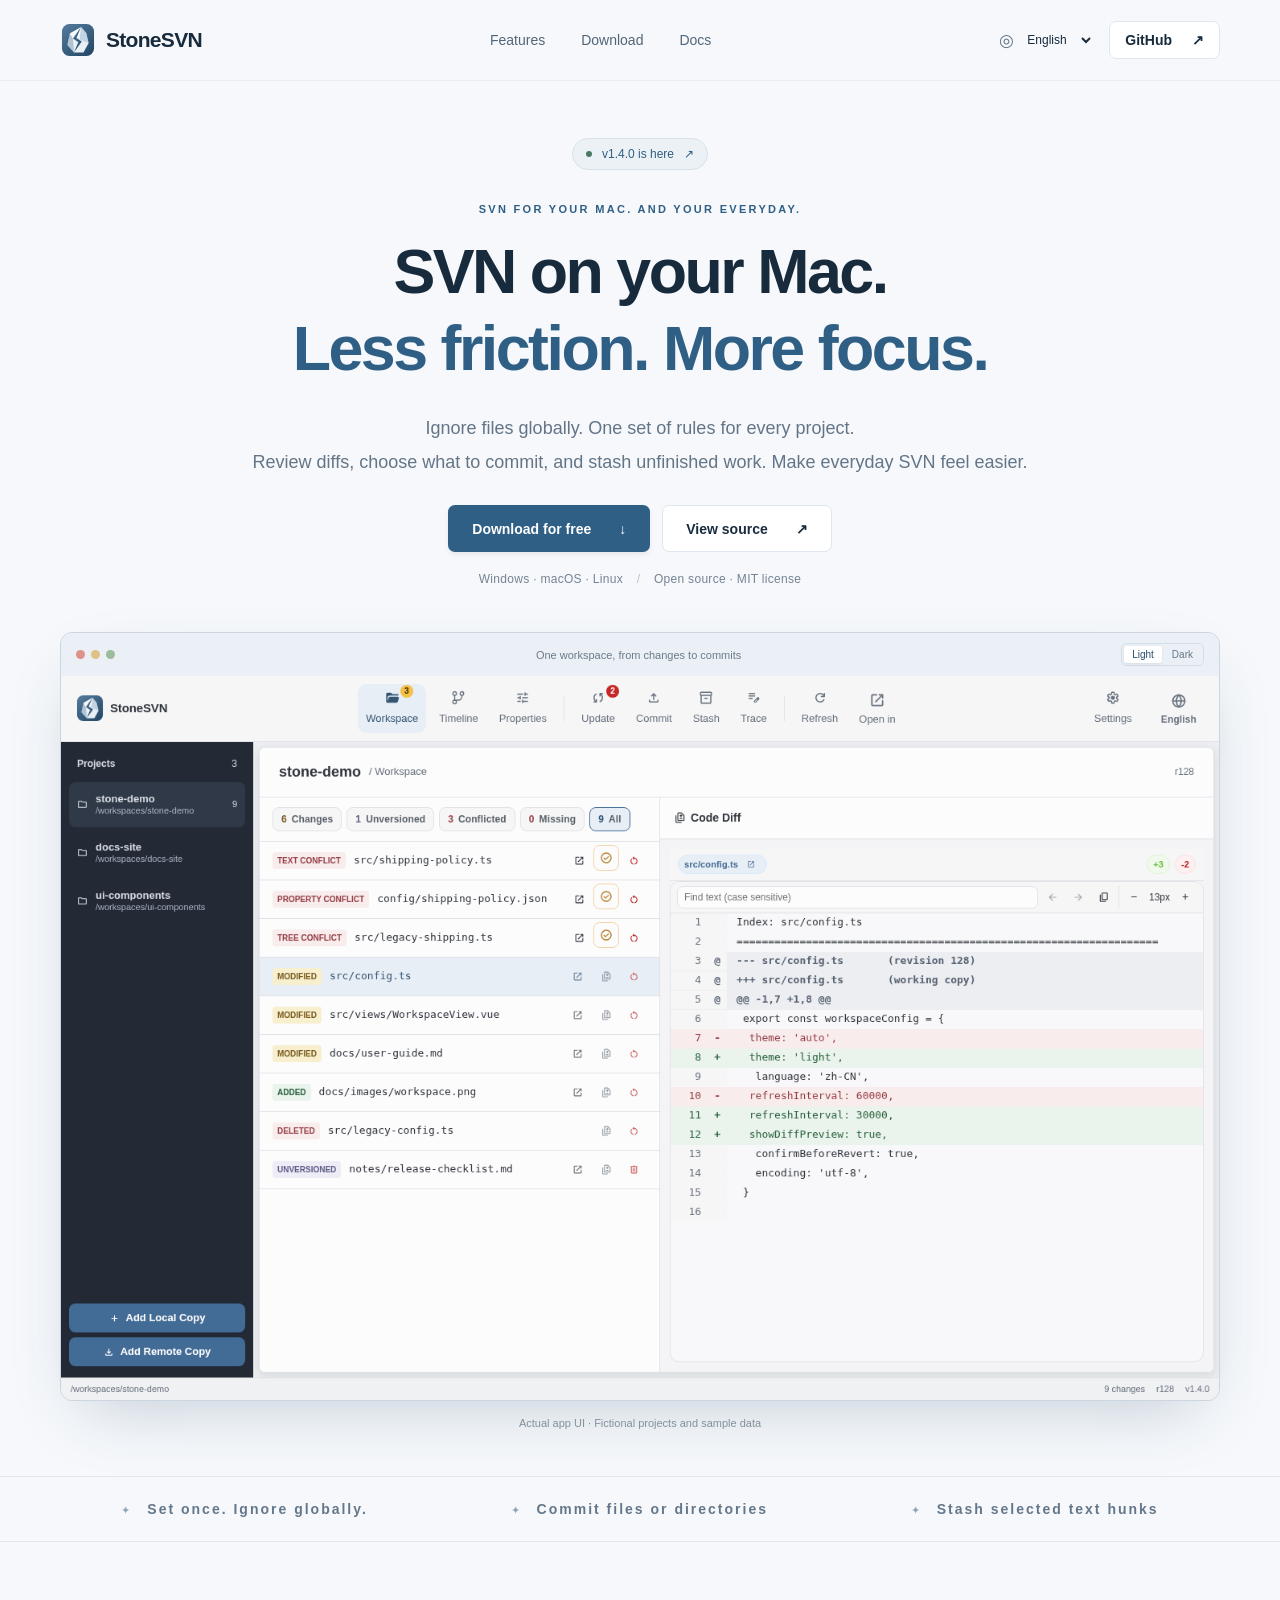
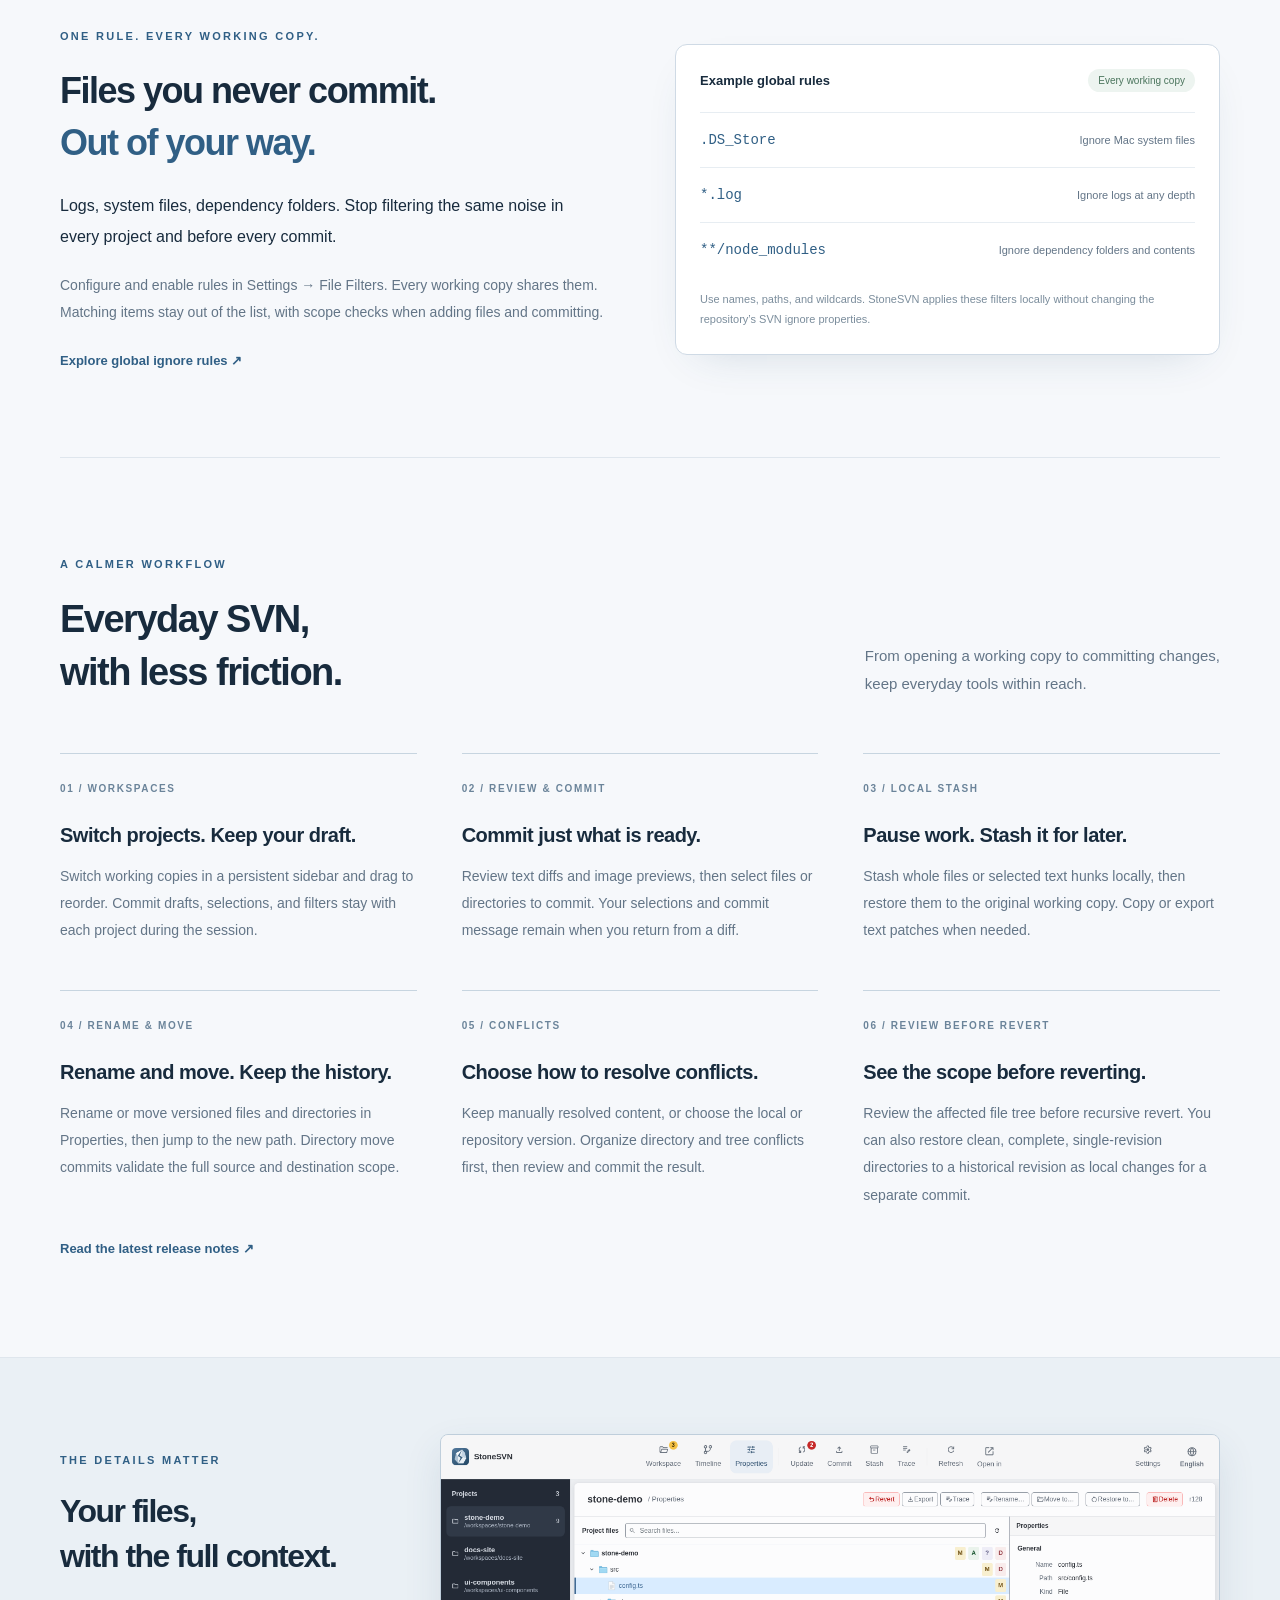
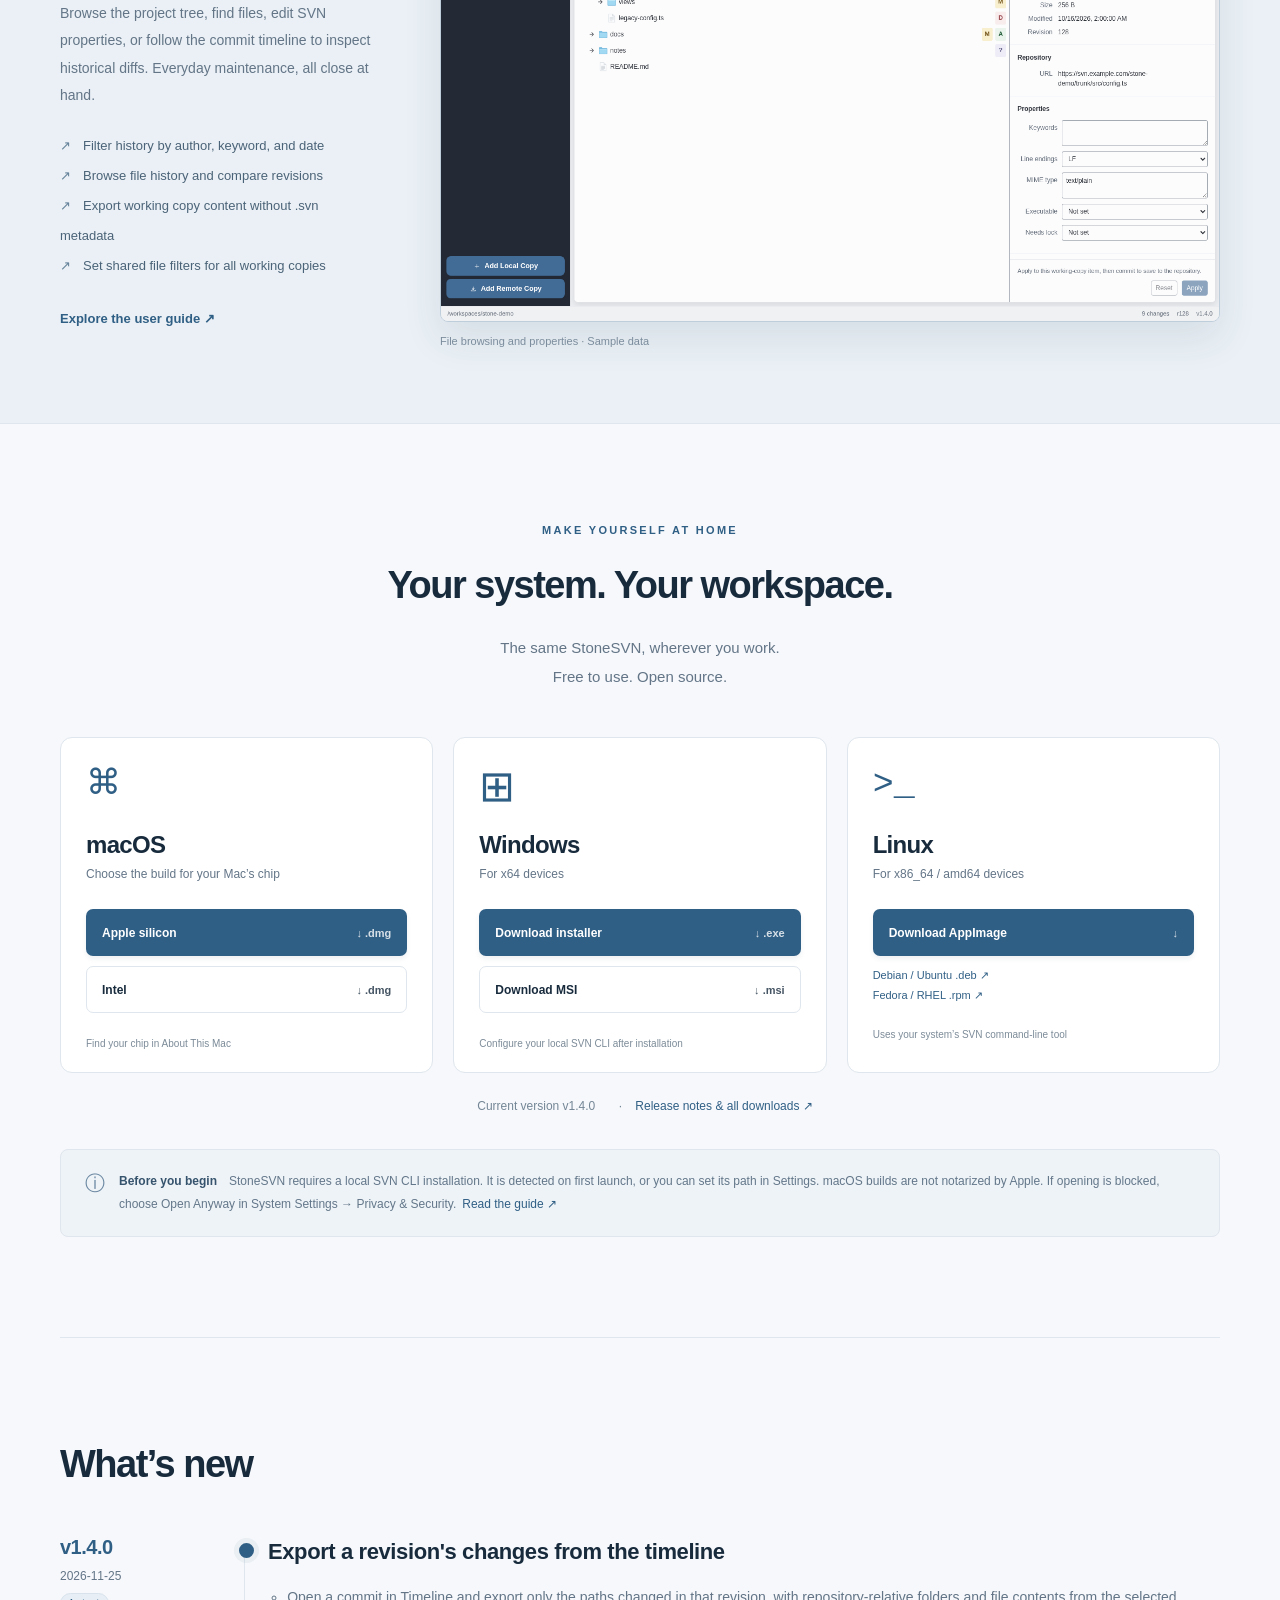
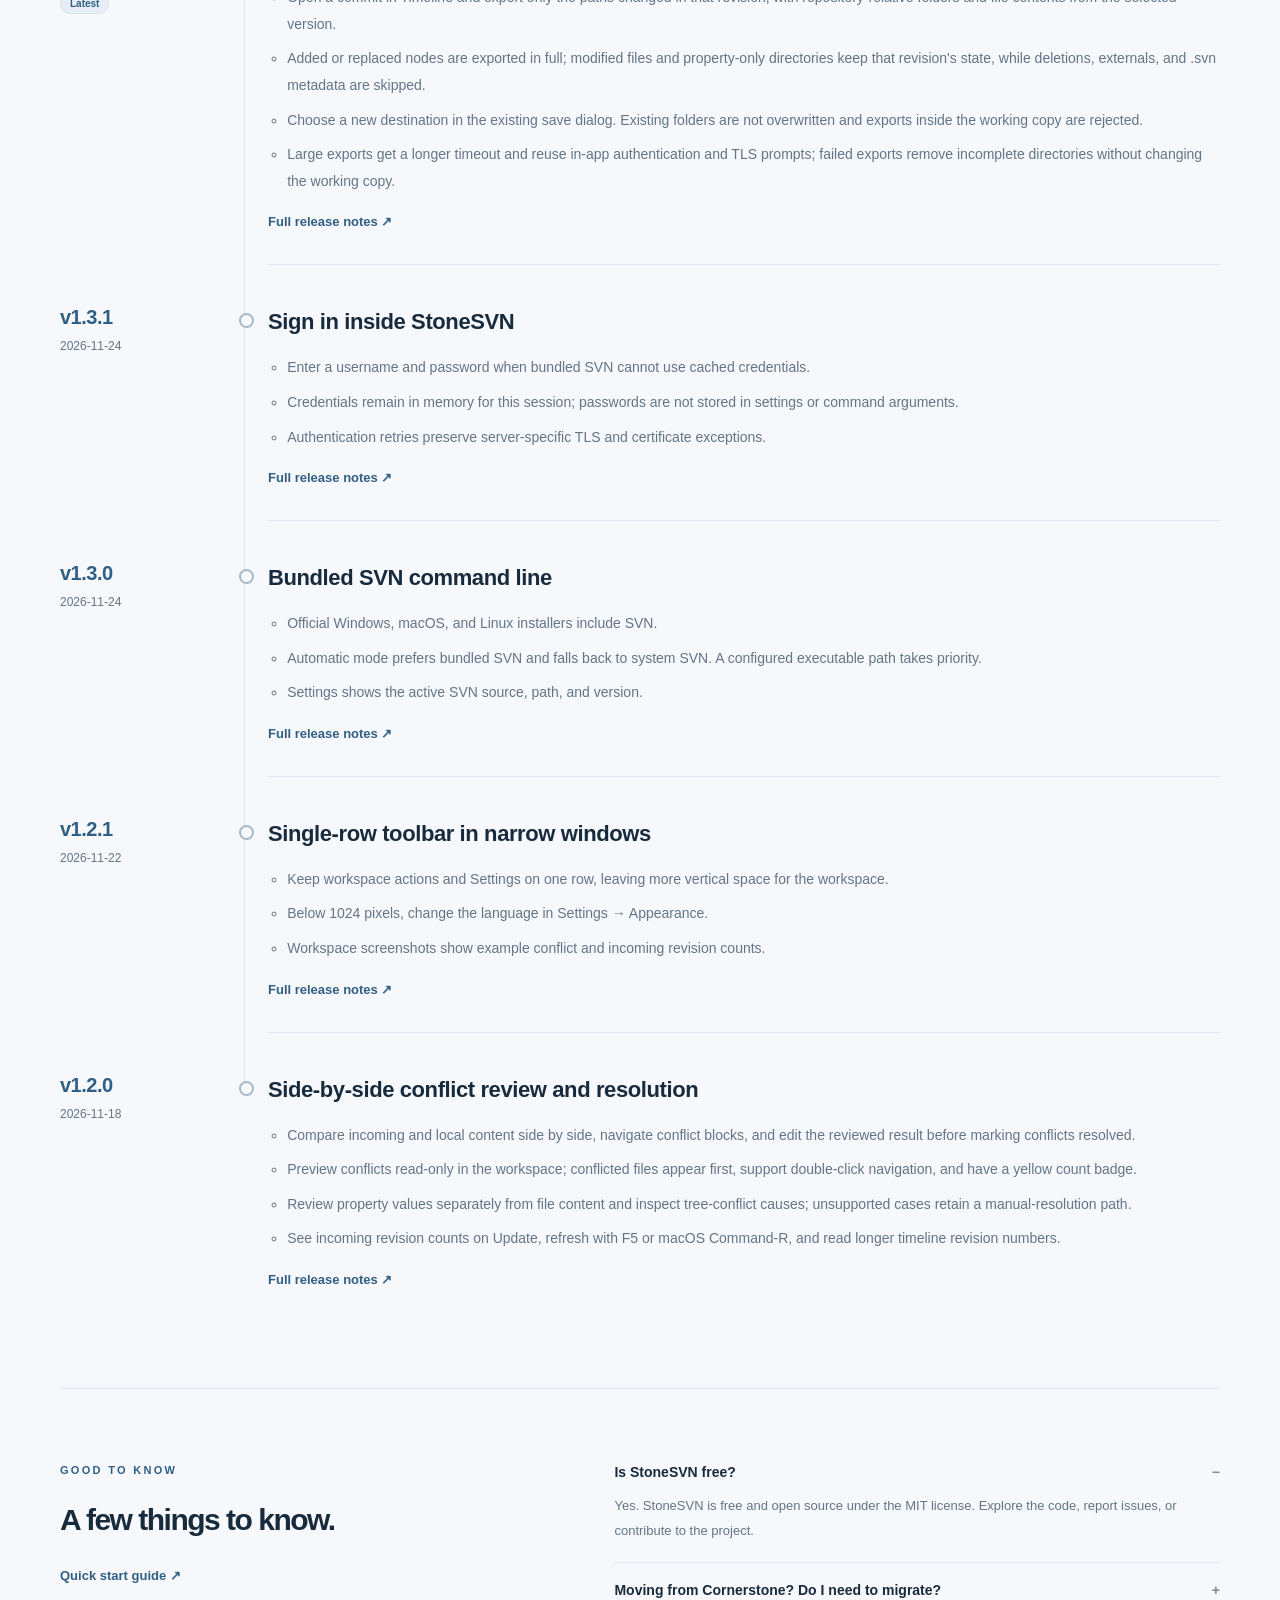
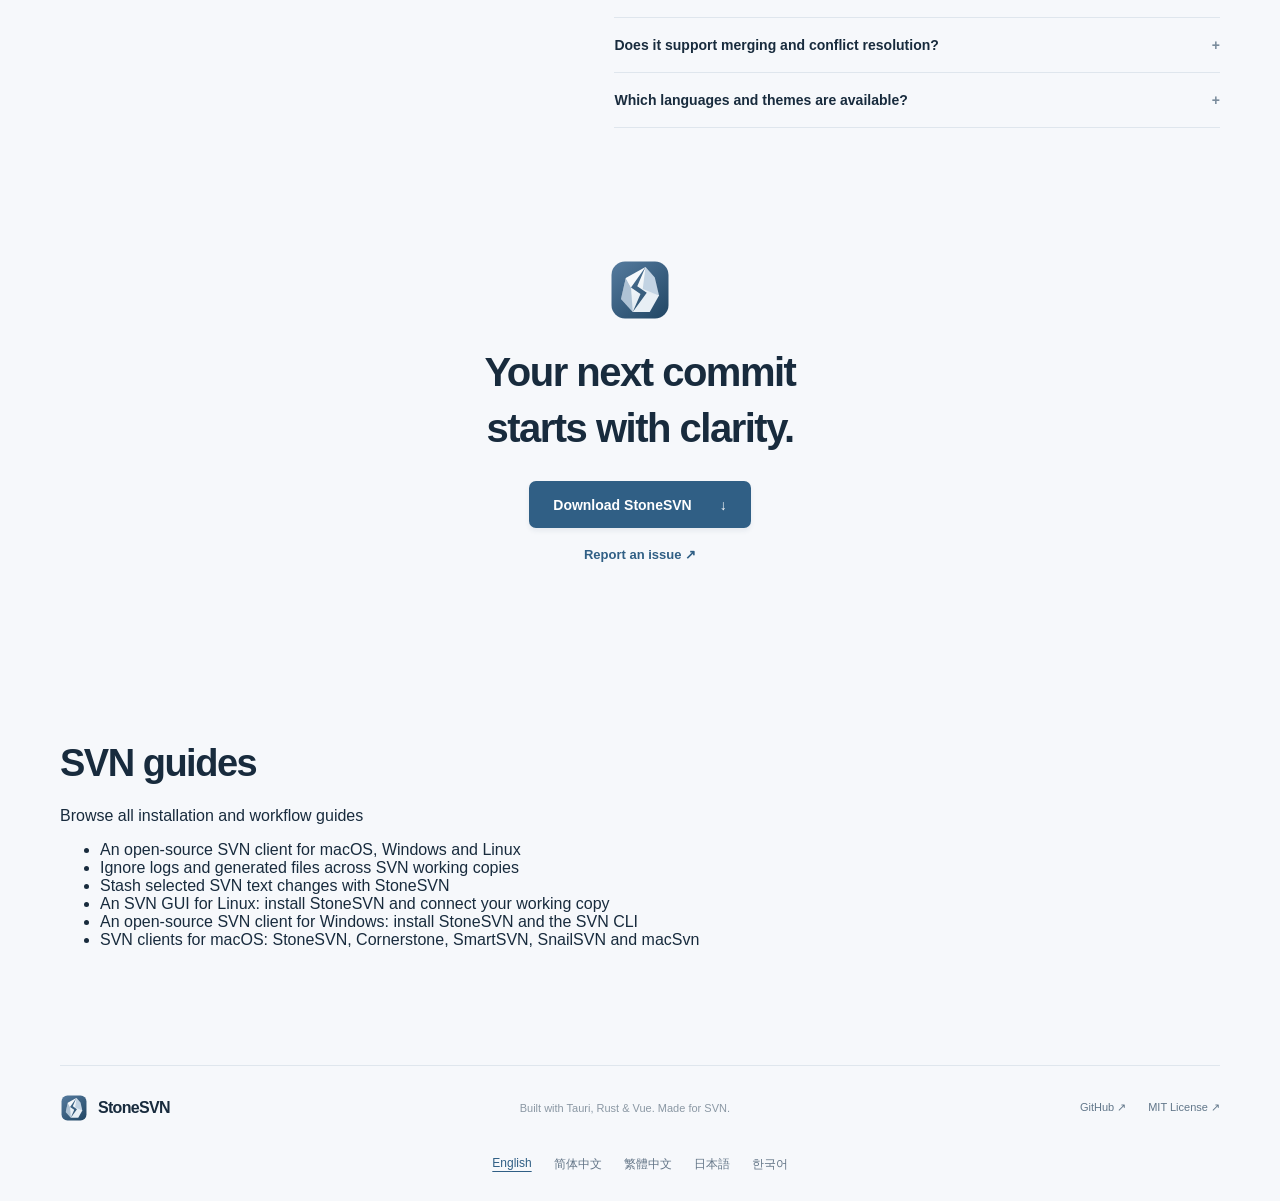
==== commit 70b9ad69: "Sync v1.4.0 release notes and localized screenshots" ====
--- a/en/index.html
+++ b/en/index.html
@@ -22,42 +22,42 @@
 <meta property="og:locale:alternate" content="zh_TW">
 <meta property="og:locale:alternate" content="ja_JP">
 <meta property="og:locale:alternate" content="ko_KR">
-<meta property="og:image" content="https://stonesvn.github.io/assets/screenshots/en-workspace-light.png?v=d83bf131c65dc543b26c35163e43f1d38d33eb91">
+<meta property="og:image" content="https://stonesvn.github.io/assets/screenshots/en-workspace-light.png?v=1cb969f5da32a2624e8bffa41dfd8896d2826c1f">
 <meta property="og:image:width" content="1440">
 <meta property="og:image:height" content="900">
 <meta name="twitter:card" content="summary_large_image">
 <meta name="twitter:title" content="StoneSVN · SVN for macOS with Global Ignore | Windows &amp; Linux">
 <meta name="twitter:description" content="StoneSVN is a free, open-source SVN client for macOS, Windows and Linux. Ignore files globally, choose files or directories to commit, and stash selected text hunks.">
-<meta name="twitter:image" content="https://stonesvn.github.io/assets/screenshots/en-workspace-light.png?v=d83bf131c65dc543b26c35163e43f1d38d33eb91">
-<script type="application/ld+json">{"@context":"https://schema.org","@type":"SoftwareApplication","name":"StoneSVN","applicationCategory":"DeveloperApplication","operatingSystem":"Windows, macOS, Linux","inLanguage":"en","url":"https://stonesvn.github.io/en/","description":"StoneSVN is a free, open-source SVN client for macOS, Windows and Linux. Ignore files globally, choose files or directories to commit, and stash selected text hunks.","license":"https://opensource.org/license/mit","downloadUrl":"https://github.com/firzen/StoneSVN/releases/latest","image":"https://stonesvn.github.io/assets/screenshots/en-workspace-light.png?v=d83bf131c65dc543b26c35163e43f1d38d33eb91","softwareVersion":"1.3.1","datePublished":"2026-11-24T16:03:08Z","offers":{"@type":"Offer","price":"0","priceCurrency":"USD"}}</script>
+<meta name="twitter:image" content="https://stonesvn.github.io/assets/screenshots/en-workspace-light.png?v=1cb969f5da32a2624e8bffa41dfd8896d2826c1f">
+<script type="application/ld+json">{"@context":"https://schema.org","@type":"SoftwareApplication","name":"StoneSVN","applicationCategory":"DeveloperApplication","operatingSystem":"Windows, macOS, Linux","inLanguage":"en","url":"https://stonesvn.github.io/en/","description":"StoneSVN is a free, open-source SVN client for macOS, Windows and Linux. Ignore files globally, choose files or directories to commit, and stash selected text hunks.","license":"https://opensource.org/license/mit","downloadUrl":"https://github.com/firzen/StoneSVN/releases/latest","image":"https://stonesvn.github.io/assets/screenshots/en-workspace-light.png?v=1cb969f5da32a2624e8bffa41dfd8896d2826c1f","softwareVersion":"1.4.0","datePublished":"2026-11-25T08:17:27Z","offers":{"@type":"Offer","price":"0","priceCurrency":"USD"}}</script>
 </head>
 <body>
 <a class="skip" href="#main">Skip to content</a>
 <header class="header"><div class="container nav"><a class="brand" href="#" aria-label="StoneSVN home"><img src="/assets/stone.svg" alt="" width="36" height="36">StoneSVN</a><nav aria-label="Main navigation"><a href="#features">Features</a><a href="#download">Download</a><a href="https://github.com/firzen/StoneSVN/blob/main/README.md">Docs</a></nav><div class="nav-actions"><label class="language-label"><span aria-hidden="true">◎</span><select id="language" aria-label="Language / 语言"><option value="en" selected>English</option><option value="zh-CN">简体中文</option><option value="zh-TW">繁體中文</option><option value="ja">日本語</option><option value="ko">한국어</option></select></label><a class="github" href="https://github.com/firzen/StoneSVN">GitHub <span aria-hidden="true">↗</span></a></div></div></header>
 <main id="main">
 <section class="hero container">
-<a class="release" data-release-link href="https://github.com/firzen/StoneSVN/releases/tag/v1.3.1"><span class="dot"></span> <span data-release-label data-release-template="{version} is here">v1.3.1 is here</span> <span aria-hidden="true">↗</span></a>
+<a class="release" data-release-link href="https://github.com/firzen/StoneSVN/releases/tag/v1.4.0"><span class="dot"></span> <span data-release-label data-release-template="{version} is here">v1.4.0 is here</span> <span aria-hidden="true">↗</span></a>
 <p class="eyebrow">SVN FOR YOUR MAC. AND YOUR EVERYDAY.</p>
 <h1>SVN on your Mac.<br><span>Less friction. More focus.</span></h1>
 <p class="intro">Ignore files globally. One set of rules for every project.<br>Review diffs, choose what to commit, and stash unfinished work. Make everyday SVN feel easier.</p>
 <div class="hero-actions"><a class="button primary" href="#download">Download for free <span aria-hidden="true">↓</span></a><a class="button secondary" href="https://github.com/firzen/StoneSVN">View source <span aria-hidden="true">↗</span></a></div>
 <p class="platform-note">Windows · macOS · Linux <span> / </span> Open source · MIT license</p>
-<div class="product"><div class="product-bar"><span class="window-dots" aria-hidden="true"><i></i><i></i><i></i></span><span>One workspace, from changes to commits</span><div class="theme-switch" role="group" aria-label="Screenshot theme"><button type="button" data-theme="light" aria-pressed="true">Light</button><button type="button" data-theme="dark" aria-pressed="false">Dark</button></div></div><img id="workspace" data-release="d83bf131c65dc543b26c35163e43f1d38d33eb91" src="/assets/screenshots/en-workspace-light.png?v=d83bf131c65dc543b26c35163e43f1d38d33eb91" width="1440" height="900" alt="StoneSVN workspace: projects on the left, changed files in the center, and text diffs on the right" fetchpriority="high"></div>
+<div class="product"><div class="product-bar"><span class="window-dots" aria-hidden="true"><i></i><i></i><i></i></span><span>One workspace, from changes to commits</span><div class="theme-switch" role="group" aria-label="Screenshot theme"><button type="button" data-theme="light" aria-pressed="true">Light</button><button type="button" data-theme="dark" aria-pressed="false">Dark</button></div></div><img id="workspace" data-release="1cb969f5da32a2624e8bffa41dfd8896d2826c1f" src="/assets/screenshots/en-workspace-light.png?v=1cb969f5da32a2624e8bffa41dfd8896d2826c1f" width="1440" height="900" alt="StoneSVN workspace: projects on the left, changed files in the center, and text diffs on the right" fetchpriority="high"></div>
 <p class="caption">Actual app UI · Fictional projects and sample data</p>
 </section>
 <div class="principles"><div class="container"><span>Set once. Ignore globally.</span><span>Commit files or directories</span><span>Stash selected text hunks</span></div></div>
 <section class="ignore-section container" id="features"><div class="ignore-copy"><p class="eyebrow">ONE RULE. EVERY WORKING COPY.</p><h2>Files you never commit.<br><span>Out of your way.</span></h2><p class="ignore-intro">Logs, system files, dependency folders. Stop filtering the same noise in every project and before every commit.</p><p>Configure and enable rules in Settings → File Filters. Every working copy shares them. Matching items stay out of the list, with scope checks when adding files and committing.</p><a class="text-link" href="https://github.com/firzen/StoneSVN/blob/main/README.md#global-ignore-rules">Explore global ignore rules ↗</a></div><div class="ignore-example"><div class="rule-header"><span>Example global rules</span><span class="rule-badge">Every working copy</span></div><div class="rule-row"><code>.DS_Store</code><span>Ignore Mac system files</span></div><div class="rule-row"><code>*.log</code><span>Ignore logs at any depth</span></div><div class="rule-row"><code>**/node_modules</code><span>Ignore dependency folders and contents</span></div><p class="rule-footnote">Use names, paths, and wildcards. StoneSVN applies these filters locally without changing the repository’s SVN ignore properties.</p></div></section>
 <section class="section container" id="workflow"><div class="section-heading"><p class="eyebrow">A CALMER WORKFLOW</p><h2>Everyday SVN,<br>with less friction.</h2><p>From opening a working copy to committing changes,<br>keep everyday tools within reach.</p></div>
-<div class="features"><article><span class="feature-num">01 / WORKSPACES</span><h3>Switch projects. Keep your draft.</h3><p>Switch working copies in a persistent sidebar and drag to reorder. Commit drafts, selections, and filters stay with each project during the session.</p></article><article><span class="feature-num">02 / REVIEW & COMMIT</span><h3>Commit just what is ready.</h3><p>Review text diffs and image previews, then select files or directories to commit. Your selections and commit message remain when you return from a diff.</p></article><article><span class="feature-num">03 / LOCAL STASH</span><h3>Pause work. Stash it for later.</h3><p>Stash whole files or selected text hunks locally, then restore them to the original working copy. Copy or export text patches when needed.</p></article><article><span class="feature-num">04 / RENAME & MOVE</span><h3>Rename and move. Keep the history.</h3><p>Rename or move versioned files and directories in Properties, then jump to the new path. Directory move commits validate the full source and destination scope.</p></article><article><span class="feature-num">05 / CONFLICTS</span><h3>Choose how to resolve conflicts.</h3><p>Keep manually resolved content, or choose the local or repository version. Organize directory and tree conflicts first, then review and commit the result.</p></article><article><span class="feature-num">06 / REVIEW BEFORE REVERT</span><h3>See the scope before reverting.</h3><p>Review the affected file tree before recursive revert. You can also restore clean, complete, single-revision directories to a historical revision as local changes for a separate commit.</p></article></div><p class="maintenance-note"><a class="text-link" data-release-link href="https://github.com/firzen/StoneSVN/releases/tag/v1.3.1">Read the latest release notes ↗</a></p>
+<div class="features"><article><span class="feature-num">01 / WORKSPACES</span><h3>Switch projects. Keep your draft.</h3><p>Switch working copies in a persistent sidebar and drag to reorder. Commit drafts, selections, and filters stay with each project during the session.</p></article><article><span class="feature-num">02 / REVIEW & COMMIT</span><h3>Commit just what is ready.</h3><p>Review text diffs and image previews, then select files or directories to commit. Your selections and commit message remain when you return from a diff.</p></article><article><span class="feature-num">03 / LOCAL STASH</span><h3>Pause work. Stash it for later.</h3><p>Stash whole files or selected text hunks locally, then restore them to the original working copy. Copy or export text patches when needed.</p></article><article><span class="feature-num">04 / RENAME & MOVE</span><h3>Rename and move. Keep the history.</h3><p>Rename or move versioned files and directories in Properties, then jump to the new path. Directory move commits validate the full source and destination scope.</p></article><article><span class="feature-num">05 / CONFLICTS</span><h3>Choose how to resolve conflicts.</h3><p>Keep manually resolved content, or choose the local or repository version. Organize directory and tree conflicts first, then review and commit the result.</p></article><article><span class="feature-num">06 / REVIEW BEFORE REVERT</span><h3>See the scope before reverting.</h3><p>Review the affected file tree before recursive revert. You can also restore clean, complete, single-revision directories to a historical revision as local changes for a separate commit.</p></article></div><p class="maintenance-note"><a class="text-link" data-release-link href="https://github.com/firzen/StoneSVN/releases/tag/v1.4.0">Read the latest release notes ↗</a></p>
 </section>
-<section class="detail-wrap"><div class="container detail"><div><p class="eyebrow">THE DETAILS MATTER</p><h2>Your files,<br>with the full context.</h2><p>Browse the project tree, find files, edit SVN properties, or follow the commit timeline to inspect historical diffs. Everyday maintenance, all close at hand.</p><ul><li>Filter history by author, keyword, and date</li><li>Browse file history and compare revisions</li><li>Export working copy content without .svn metadata</li><li>Set shared file filters for all working copies</li></ul><a class="text-link" href="https://github.com/firzen/StoneSVN/blob/main/docs/user-guide.md">Explore the user guide <span aria-hidden="true">↗</span></a></div><figure><img src="/assets/screenshots/en-properties.png?v=d83bf131c65dc543b26c35163e43f1d38d33eb91" alt="StoneSVN properties view with file tree, file information, and SVN property editing" width="1440" height="900" loading="lazy"><figcaption>File browsing and properties · Sample data</figcaption></figure></div></section>
+<section class="detail-wrap"><div class="container detail"><div><p class="eyebrow">THE DETAILS MATTER</p><h2>Your files,<br>with the full context.</h2><p>Browse the project tree, find files, edit SVN properties, or follow the commit timeline to inspect historical diffs. Everyday maintenance, all close at hand.</p><ul><li>Filter history by author, keyword, and date</li><li>Browse file history and compare revisions</li><li>Export working copy content without .svn metadata</li><li>Set shared file filters for all working copies</li></ul><a class="text-link" href="https://github.com/firzen/StoneSVN/blob/main/docs/user-guide.md">Explore the user guide <span aria-hidden="true">↗</span></a></div><figure><img src="/assets/screenshots/en-properties.png?v=1cb969f5da32a2624e8bffa41dfd8896d2826c1f" alt="StoneSVN properties view with file tree, file information, and SVN property editing" width="1440" height="900" loading="lazy"><figcaption>File browsing and properties · Sample data</figcaption></figure></div></section>
 <section class="section container downloads" id="download"><div class="section-heading centered"><p class="eyebrow">MAKE YOURSELF AT HOME</p><h2>Your system. Your workspace.</h2><p>The same StoneSVN, wherever you work.<br>Free to use. Open source.</p></div><div class="download-grid">
 <article class="download-card"><div class="os-icon" aria-hidden="true">⌘</div><h3>macOS</h3><p>Choose the build for your Mac’s chip</p><a class="button primary" data-release-asset="mac-arm" href="https://github.com/firzen/StoneSVN/releases/latest">Apple silicon <span>↓ .dmg</span></a><a class="button secondary" data-release-asset="mac-intel" href="https://github.com/firzen/StoneSVN/releases/latest">Intel <span>↓ .dmg</span></a><small>Find your chip in About This Mac</small></article>
 <article class="download-card"><div class="os-icon windows" aria-hidden="true">⊞</div><h3>Windows</h3><p>For x64 devices</p><a class="button primary" data-release-asset="windows-exe" href="https://github.com/firzen/StoneSVN/releases/latest">Download installer <span>↓ .exe</span></a><a class="button secondary" data-release-asset="windows-msi" href="https://github.com/firzen/StoneSVN/releases/latest">Download MSI <span>↓ .msi</span></a><small>Configure your local SVN CLI after installation</small></article>
 <article class="download-card"><div class="os-icon" aria-hidden="true">&gt;_</div><h3>Linux</h3><p>For x86_64 / amd64 devices</p><a class="button primary" data-release-asset="linux-appimage" href="https://github.com/firzen/StoneSVN/releases/latest">Download AppImage <span>↓</span></a><div class="linux-links"><a data-release-asset="linux-deb" href="https://github.com/firzen/StoneSVN/releases/latest">Debian / Ubuntu .deb ↗</a><a data-release-asset="linux-rpm" href="https://github.com/firzen/StoneSVN/releases/latest">Fedora / RHEL .rpm ↗</a></div><small>Uses your system’s SVN command-line tool</small></article></div>
-<p class="release-note"><span data-release-label data-release-template="Current version {version}">Current version v1.3.1</span> <span>·</span> <a data-release-link href="https://github.com/firzen/StoneSVN/releases/tag/v1.3.1">Release notes &amp; all downloads ↗</a></p>
+<p class="release-note"><span data-release-label data-release-template="Current version {version}">Current version v1.4.0</span> <span>·</span> <a data-release-link href="https://github.com/firzen/StoneSVN/releases/tag/v1.4.0">Release notes &amp; all downloads ↗</a></p>
 <div class="install-note"><span aria-hidden="true">ⓘ</span><p><strong>Before you begin</strong>　StoneSVN requires a local SVN CLI installation. It is detected on first launch, or you can set its path in Settings. macOS builds are not notarized by Apple. If opening is blocked, choose Open Anyway in System Settings → Privacy &amp; Security.<a href="https://github.com/firzen/StoneSVN/blob/main/docs/macos-distribution.md">Read the guide ↗</a></p></div></section>
-<section class="section container release-history" id="release-notes" aria-labelledby="release-heading"><h2 id="release-heading">What’s new</h2><ol class="release-timeline" role="list"><li class="release-entry is-latest"><div class="release-meta"><a class="release-version" href="https://github.com/firzen/StoneSVN/releases/tag/v1.3.1">v1.3.1</a><time datetime="2026-11-24T16:03:08Z">2026-11-24</time><span class="release-latest">Latest</span></div><article class="release-content" aria-labelledby="release-v1.3.1"><h3 id="release-v1.3.1">Sign in inside StoneSVN</h3><ul><li>Enter a username and password when bundled SVN cannot use cached credentials.</li><li>Credentials remain in memory for this session; passwords are not stored in settings or command arguments.</li><li>Authentication retries preserve server-specific TLS and certificate exceptions.</li></ul><a class="text-link" href="https://github.com/firzen/StoneSVN/releases/tag/v1.3.1">Full release notes ↗</a></article></li><li class="release-entry"><div class="release-meta"><a class="release-version" href="https://github.com/firzen/StoneSVN/releases/tag/v1.3.0">v1.3.0</a><time datetime="2026-11-24T14:22:38Z">2026-11-24</time></div><article class="release-content" aria-labelledby="release-v1.3.0"><h3 id="release-v1.3.0">Bundled SVN command line</h3><ul><li>Official Windows, macOS, and Linux installers include SVN.</li><li>Automatic mode prefers bundled SVN and falls back to system SVN. A configured executable path takes priority.</li><li>Settings shows the active SVN source, path, and version.</li></ul><a class="text-link" href="https://github.com/firzen/StoneSVN/releases/tag/v1.3.0">Full release notes ↗</a></article></li><li class="release-entry"><div class="release-meta"><a class="release-version" href="https://github.com/firzen/StoneSVN/releases/tag/v1.2.1">v1.2.1</a><time datetime="2026-11-22T16:05:21Z">2026-11-22</time></div><article class="release-content" aria-labelledby="release-v1.2.1"><h3 id="release-v1.2.1">Single-row toolbar in narrow windows</h3><ul><li>Keep workspace actions and Settings on one row, leaving more vertical space for the workspace.</li><li>Below 1024 pixels, change the language in Settings → Appearance.</li><li>Workspace screenshots show example conflict and incoming revision counts.</li></ul><a class="text-link" href="https://github.com/firzen/StoneSVN/releases/tag/v1.2.1">Full release notes ↗</a></article></li><li class="release-entry"><div class="release-meta"><a class="release-version" href="https://github.com/firzen/StoneSVN/releases/tag/v1.2.0">v1.2.0</a><time datetime="2026-11-18T08:25:15Z">2026-11-18</time></div><article class="release-content" aria-labelledby="release-v1.2.0"><h3 id="release-v1.2.0">Side-by-side conflict review and resolution</h3><ul><li>Compare incoming and local content side by side, navigate conflict blocks, and edit the reviewed result before marking conflicts resolved.</li><li>Preview conflicts read-only in the workspace; conflicted files appear first, support double-click navigation, and have a yellow count badge.</li><li>Review property values separately from file content and inspect tree-conflict causes; unsupported cases retain a manual-resolution path.</li><li>See incoming revision counts on Update, refresh with F5 or macOS Command-R, and read longer timeline revision numbers.</li></ul><a class="text-link" href="https://github.com/firzen/StoneSVN/releases/tag/v1.2.0">Full release notes ↗</a></article></li><li class="release-entry"><div class="release-meta"><a class="release-version" href="https://github.com/firzen/StoneSVN/releases/tag/v1.1.9">v1.1.9</a><time datetime="2026-11-12T02:05:34Z">2026-11-12</time></div><article class="release-content" aria-labelledby="release-v1.1.9"><h3 id="release-v1.1.9">Open commit directories in the file manager</h3><ul><li>Double-click directories in the commit change list to open them in Finder or the system file manager. Double-clicking files still opens their diff.</li><li>Preview working-copy diffs for Markdown and other detected text files even when SVN MIME metadata marks them as binary.</li><li>Delete selected items in the commit view after confirming the affected paths.</li></ul><a class="text-link" href="https://github.com/firzen/StoneSVN/releases/tag/v1.1.9">Full release notes ↗</a></article></li></ol></section><section class="faq-section container"><div><p class="eyebrow">GOOD TO KNOW</p><h2>A few things to know.</h2><a class="text-link" href="https://github.com/firzen/StoneSVN/blob/main/QUICKSTART.md">Quick start guide ↗</a></div><div class="faq"><details open><summary>Is StoneSVN free?</summary><p>Yes. StoneSVN is free and open source under the MIT license. Explore the code, report issues, or contribute to the project.</p></details><details><summary>Moving from Cornerstone? Do I need to migrate?</summary><p>No. StoneSVN uses your local SVN CLI to open existing working copies or check out remote repositories. Start with the quick start guide if you are new to the app.</p></details><details><summary>Does it support merging and conflict resolution?</summary><p>Conflict actions support manually resolved content or the local/repository version. Organize directory and tree conflicts before marking them resolved. General Merge, Switch, and line-by-line Blame interfaces are still unavailable.</p></details><details><summary>Which languages and themes are available?</summary><p>The app supports Simplified Chinese, Traditional Chinese, English, Japanese, and Korean, with light and dark themes available in Settings.</p></details></div></section>
+<section class="section container release-history" id="release-notes" aria-labelledby="release-heading"><h2 id="release-heading">What’s new</h2><ol class="release-timeline" role="list"><li class="release-entry is-latest"><div class="release-meta"><a class="release-version" href="https://github.com/firzen/StoneSVN/releases/tag/v1.4.0">v1.4.0</a><time datetime="2026-11-25T08:17:27Z">2026-11-25</time><span class="release-latest">Latest</span></div><article class="release-content" aria-labelledby="release-v1.4.0"><h3 id="release-v1.4.0">Export a revision's changes from the timeline</h3><ul><li>Open a commit in Timeline and export only the paths changed in that revision, with repository-relative folders and file contents from the selected version.</li><li>Added or replaced nodes are exported in full; modified files and property-only directories keep that revision's state, while deletions, externals, and .svn metadata are skipped.</li><li>Choose a new destination in the existing save dialog. Existing folders are not overwritten and exports inside the working copy are rejected.</li><li>Large exports get a longer timeout and reuse in-app authentication and TLS prompts; failed exports remove incomplete directories without changing the working copy.</li></ul><a class="text-link" href="https://github.com/firzen/StoneSVN/releases/tag/v1.4.0">Full release notes ↗</a></article></li><li class="release-entry"><div class="release-meta"><a class="release-version" href="https://github.com/firzen/StoneSVN/releases/tag/v1.3.1">v1.3.1</a><time datetime="2026-11-24T16:03:08Z">2026-11-24</time></div><article class="release-content" aria-labelledby="release-v1.3.1"><h3 id="release-v1.3.1">Sign in inside StoneSVN</h3><ul><li>Enter a username and password when bundled SVN cannot use cached credentials.</li><li>Credentials remain in memory for this session; passwords are not stored in settings or command arguments.</li><li>Authentication retries preserve server-specific TLS and certificate exceptions.</li></ul><a class="text-link" href="https://github.com/firzen/StoneSVN/releases/tag/v1.3.1">Full release notes ↗</a></article></li><li class="release-entry"><div class="release-meta"><a class="release-version" href="https://github.com/firzen/StoneSVN/releases/tag/v1.3.0">v1.3.0</a><time datetime="2026-11-24T14:22:38Z">2026-11-24</time></div><article class="release-content" aria-labelledby="release-v1.3.0"><h3 id="release-v1.3.0">Bundled SVN command line</h3><ul><li>Official Windows, macOS, and Linux installers include SVN.</li><li>Automatic mode prefers bundled SVN and falls back to system SVN. A configured executable path takes priority.</li><li>Settings shows the active SVN source, path, and version.</li></ul><a class="text-link" href="https://github.com/firzen/StoneSVN/releases/tag/v1.3.0">Full release notes ↗</a></article></li><li class="release-entry"><div class="release-meta"><a class="release-version" href="https://github.com/firzen/StoneSVN/releases/tag/v1.2.1">v1.2.1</a><time datetime="2026-11-22T16:05:21Z">2026-11-22</time></div><article class="release-content" aria-labelledby="release-v1.2.1"><h3 id="release-v1.2.1">Single-row toolbar in narrow windows</h3><ul><li>Keep workspace actions and Settings on one row, leaving more vertical space for the workspace.</li><li>Below 1024 pixels, change the language in Settings → Appearance.</li><li>Workspace screenshots show example conflict and incoming revision counts.</li></ul><a class="text-link" href="https://github.com/firzen/StoneSVN/releases/tag/v1.2.1">Full release notes ↗</a></article></li><li class="release-entry"><div class="release-meta"><a class="release-version" href="https://github.com/firzen/StoneSVN/releases/tag/v1.2.0">v1.2.0</a><time datetime="2026-11-18T08:25:15Z">2026-11-18</time></div><article class="release-content" aria-labelledby="release-v1.2.0"><h3 id="release-v1.2.0">Side-by-side conflict review and resolution</h3><ul><li>Compare incoming and local content side by side, navigate conflict blocks, and edit the reviewed result before marking conflicts resolved.</li><li>Preview conflicts read-only in the workspace; conflicted files appear first, support double-click navigation, and have a yellow count badge.</li><li>Review property values separately from file content and inspect tree-conflict causes; unsupported cases retain a manual-resolution path.</li><li>See incoming revision counts on Update, refresh with F5 or macOS Command-R, and read longer timeline revision numbers.</li></ul><a class="text-link" href="https://github.com/firzen/StoneSVN/releases/tag/v1.2.0">Full release notes ↗</a></article></li></ol></section><section class="faq-section container"><div><p class="eyebrow">GOOD TO KNOW</p><h2>A few things to know.</h2><a class="text-link" href="https://github.com/firzen/StoneSVN/blob/main/QUICKSTART.md">Quick start guide ↗</a></div><div class="faq"><details open><summary>Is StoneSVN free?</summary><p>Yes. StoneSVN is free and open source under the MIT license. Explore the code, report issues, or contribute to the project.</p></details><details><summary>Moving from Cornerstone? Do I need to migrate?</summary><p>No. StoneSVN uses your local SVN CLI to open existing working copies or check out remote repositories. Start with the quick start guide if you are new to the app.</p></details><details><summary>Does it support merging and conflict resolution?</summary><p>Conflict actions support manually resolved content or the local/repository version. Organize directory and tree conflicts before marking them resolved. General Merge, Switch, and line-by-line Blame interfaces are still unavailable.</p></details><details><summary>Which languages and themes are available?</summary><p>The app supports Simplified Chinese, Traditional Chinese, English, Japanese, and Korean, with light and dark themes available in Settings.</p></details></div></section>
 <section class="closing container"><img src="/assets/stone.svg" alt="" width="64" height="64"><h2>Your next commit<br>starts with clarity.</h2><a class="button primary" href="#download">Download StoneSVN <span aria-hidden="true">↓</span></a><a class="text-link" href="https://github.com/firzen/StoneSVN/issues">Report an issue ↗</a></section>
 <section class="section container" id="guides"><h2>SVN guides</h2><p><a href="/en/guides/">Browse all installation and workflow guides</a></p><ul><li><a href="/en/guides/svn-client-macos/">An open-source SVN client for macOS, Windows and Linux</a></li><li><a href="/en/guides/svn-global-ignore/">Ignore logs and generated files across SVN working copies</a></li><li><a href="/en/guides/svn-stash-selected-hunks/">Stash selected SVN text changes with StoneSVN</a></li><li><a href="/en/guides/svn-client-linux/">An SVN GUI for Linux: install StoneSVN and connect your working copy</a></li><li><a href="/en/guides/svn-client-windows/">An open-source SVN client for Windows: install StoneSVN and the SVN CLI</a></li><li><a href="/en/guides/svn-clients-macos-compared/">SVN clients for macOS: StoneSVN, Cornerstone, SmartSVN, SnailSVN and macSvn</a></li></ul></section></main>
 <footer class="container footer"><a class="brand" href="#"><img src="/assets/stone.svg" alt="" width="28" height="28">StoneSVN</a><span>Built with Tauri, Rust & Vue. Made for SVN.</span><div><a href="https://github.com/firzen/StoneSVN">GitHub ↗</a><a href="https://github.com/firzen/StoneSVN/blob/main/LICENSE">MIT License ↗</a></div></footer><nav class="language-links container" aria-label="Languages"><a href="/en/" lang="en" hreflang="en" aria-current="page">English</a><a href="/zh-CN/" lang="zh-CN" hreflang="zh-CN">简体中文</a><a href="/zh-TW/" lang="zh-TW" hreflang="zh-TW">繁體中文</a><a href="/ja/" lang="ja" hreflang="ja">日本語</a><a href="/ko/" lang="ko" hreflang="ko">한국어</a></nav>
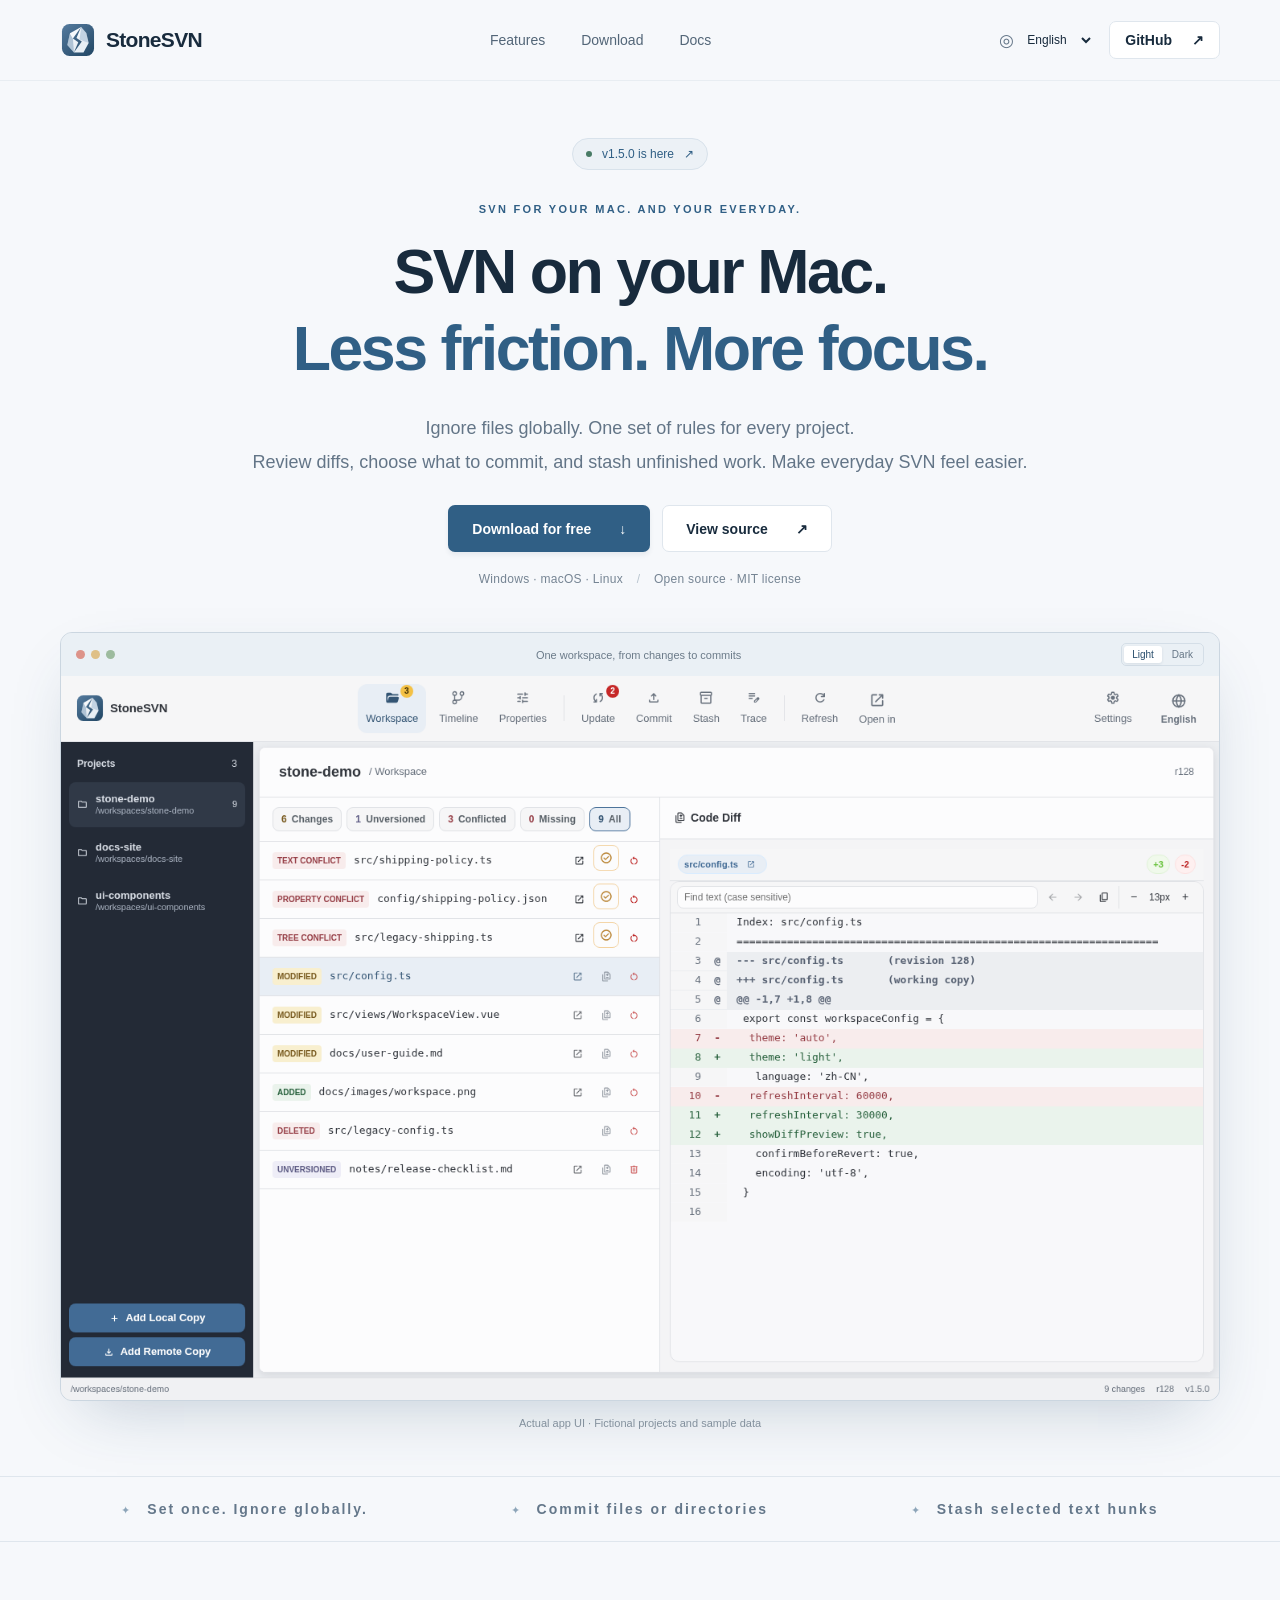
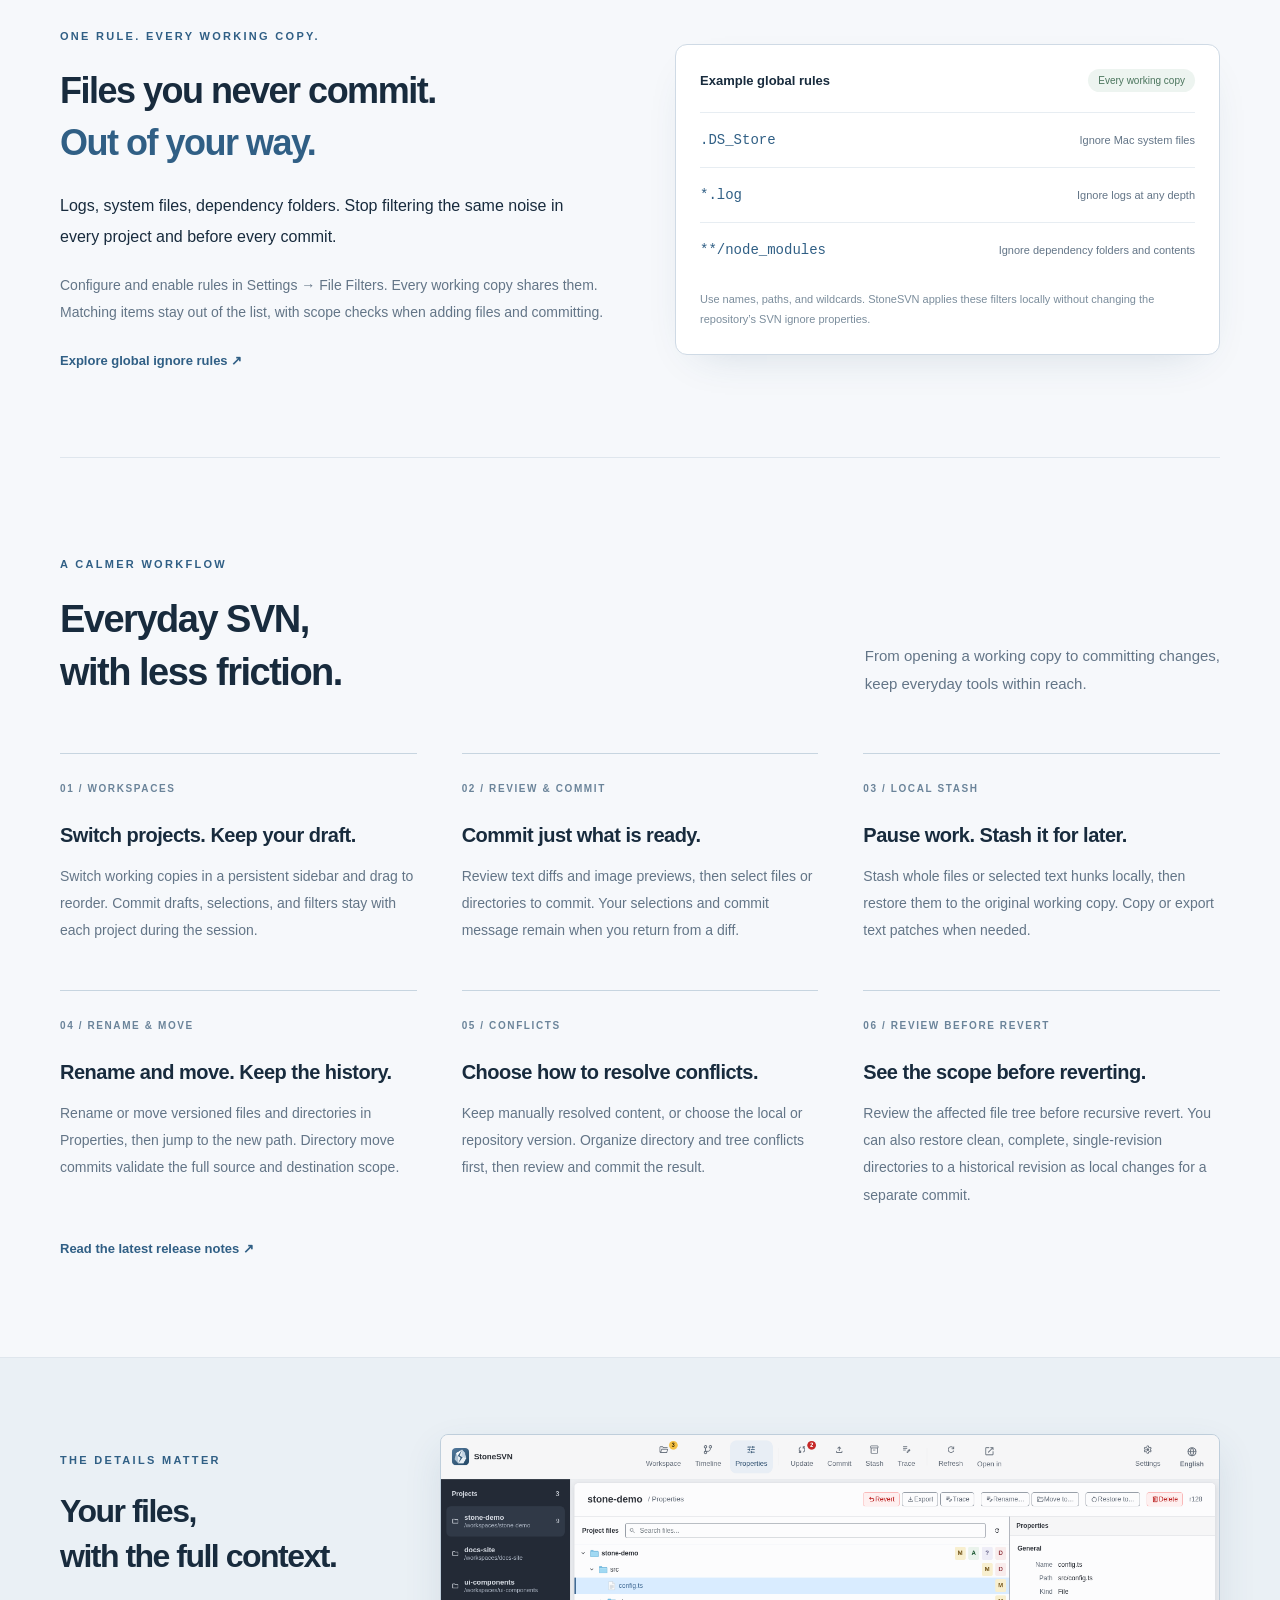
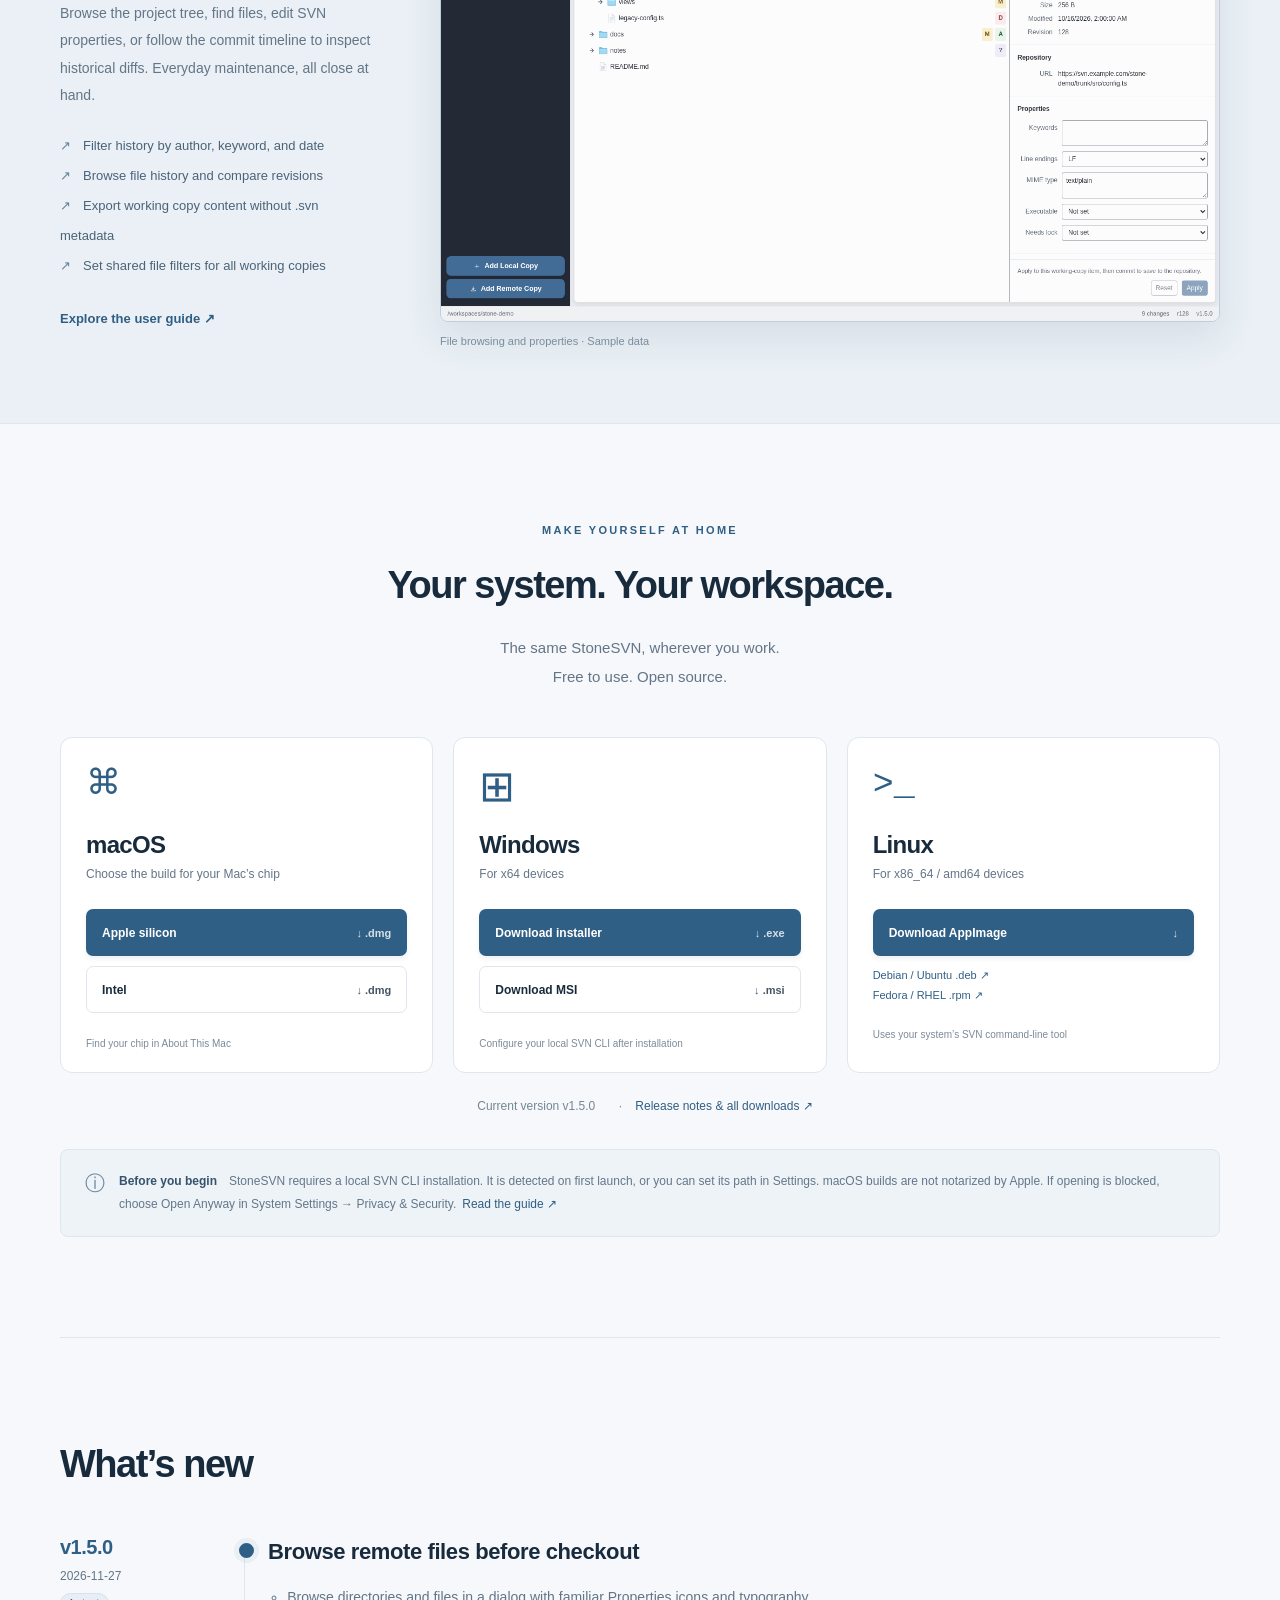
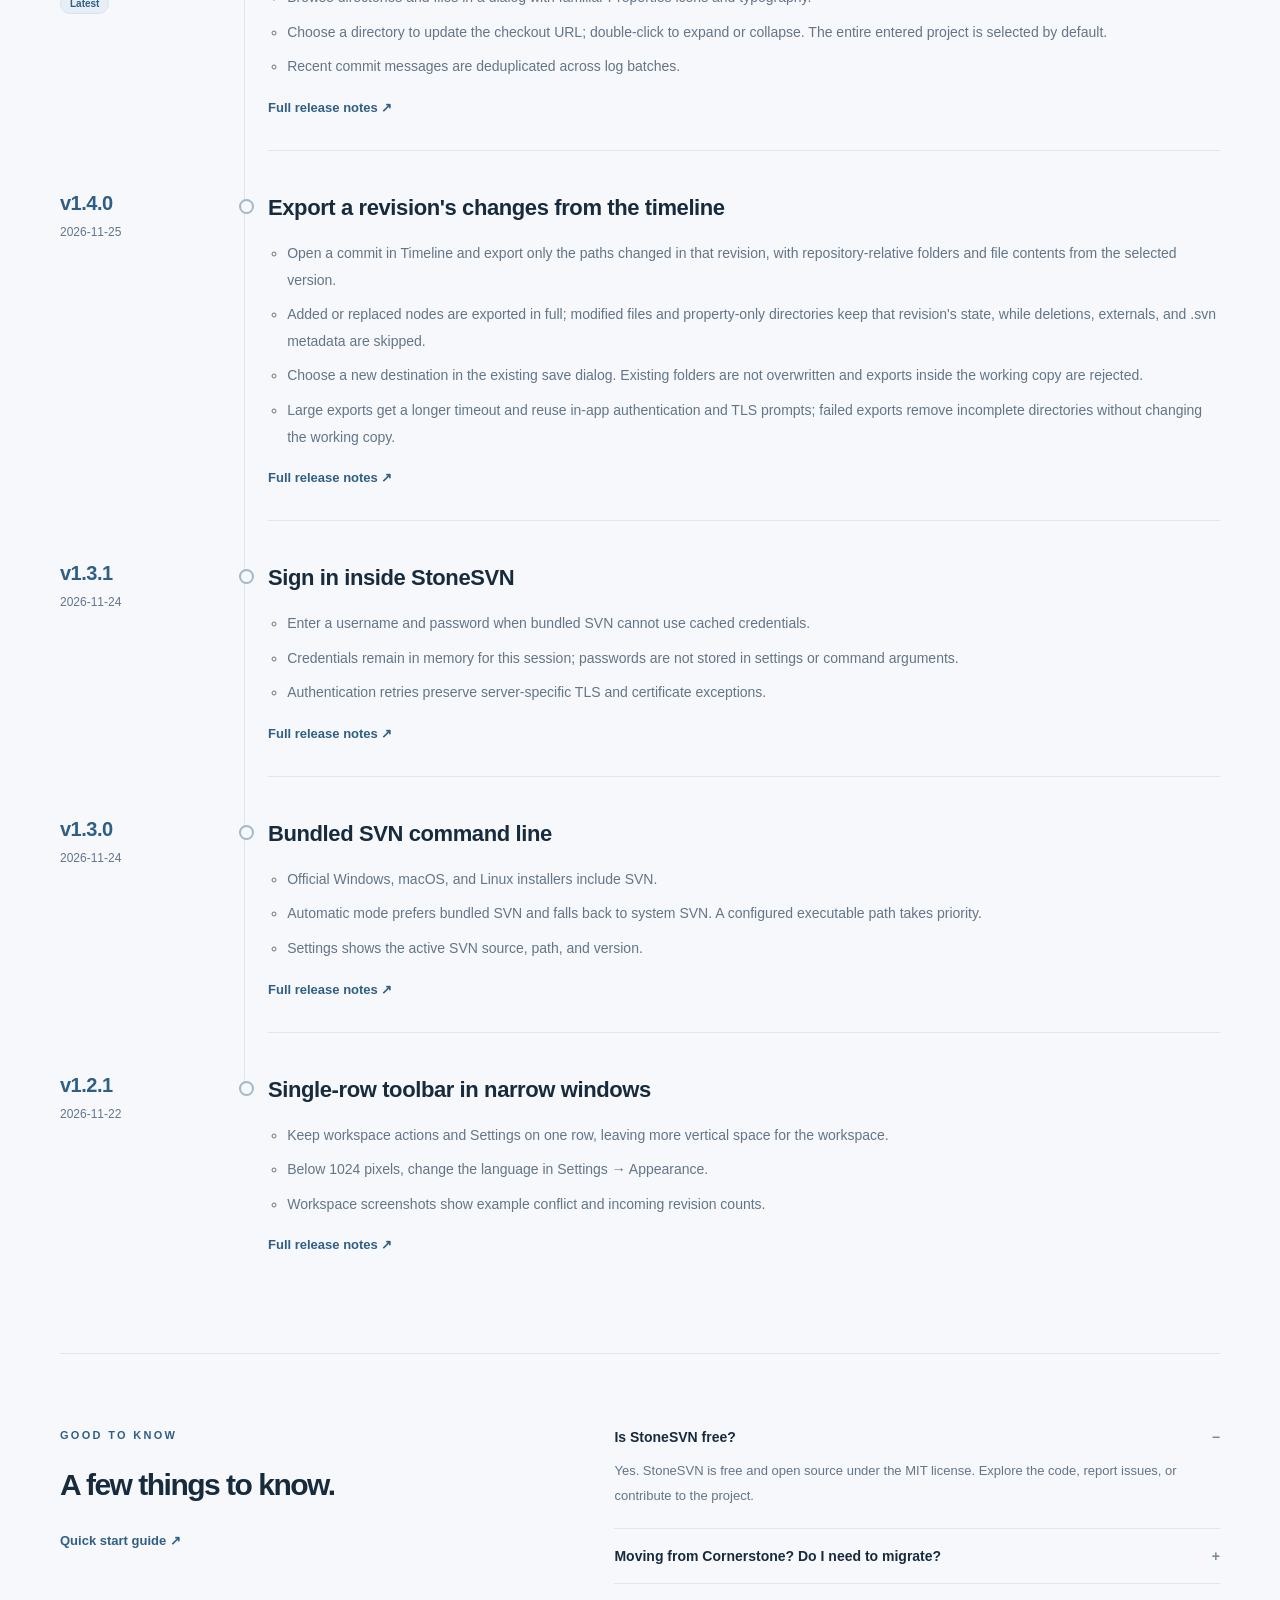
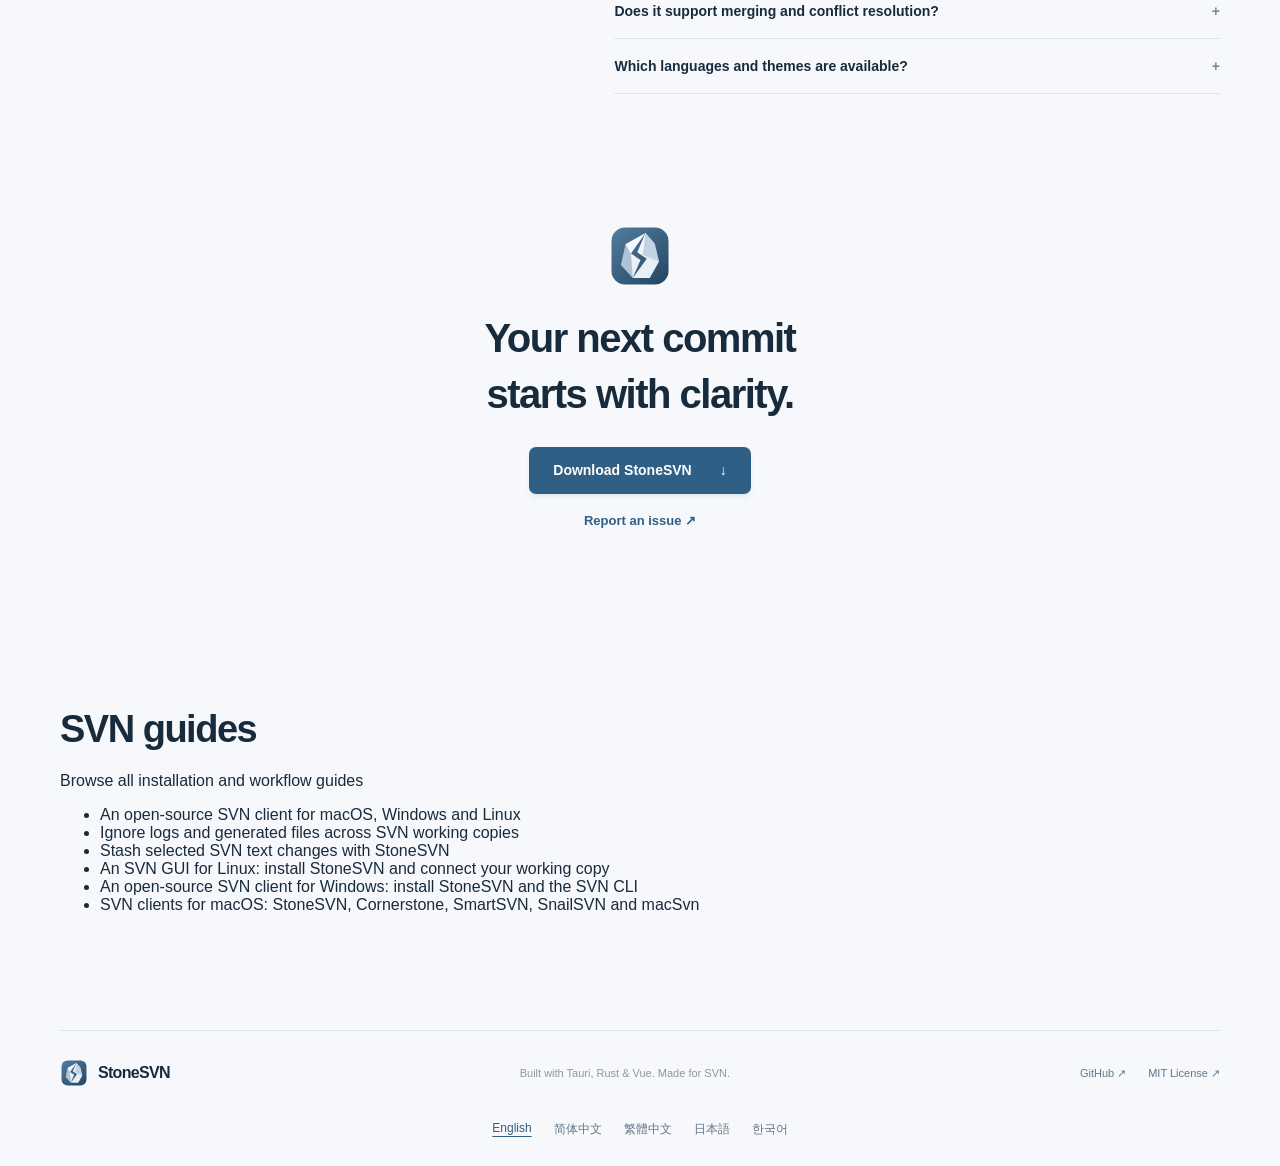
==== commit e1ce5e4f: "Sync v1.5.0 release notes and localized screenshots" ====
--- a/en/index.html
+++ b/en/index.html
@@ -22,42 +22,42 @@
 <meta property="og:locale:alternate" content="zh_TW">
 <meta property="og:locale:alternate" content="ja_JP">
 <meta property="og:locale:alternate" content="ko_KR">
-<meta property="og:image" content="https://stonesvn.github.io/assets/screenshots/en-workspace-light.png?v=1cb969f5da32a2624e8bffa41dfd8896d2826c1f">
+<meta property="og:image" content="https://stonesvn.github.io/assets/screenshots/en-workspace-light.png?v=800e03748c9fc052580ca96dd26383743ad32a0e">
 <meta property="og:image:width" content="1440">
 <meta property="og:image:height" content="900">
 <meta name="twitter:card" content="summary_large_image">
 <meta name="twitter:title" content="StoneSVN · SVN for macOS with Global Ignore | Windows &amp; Linux">
 <meta name="twitter:description" content="StoneSVN is a free, open-source SVN client for macOS, Windows and Linux. Ignore files globally, choose files or directories to commit, and stash selected text hunks.">
-<meta name="twitter:image" content="https://stonesvn.github.io/assets/screenshots/en-workspace-light.png?v=1cb969f5da32a2624e8bffa41dfd8896d2826c1f">
-<script type="application/ld+json">{"@context":"https://schema.org","@type":"SoftwareApplication","name":"StoneSVN","applicationCategory":"DeveloperApplication","operatingSystem":"Windows, macOS, Linux","inLanguage":"en","url":"https://stonesvn.github.io/en/","description":"StoneSVN is a free, open-source SVN client for macOS, Windows and Linux. Ignore files globally, choose files or directories to commit, and stash selected text hunks.","license":"https://opensource.org/license/mit","downloadUrl":"https://github.com/firzen/StoneSVN/releases/latest","image":"https://stonesvn.github.io/assets/screenshots/en-workspace-light.png?v=1cb969f5da32a2624e8bffa41dfd8896d2826c1f","softwareVersion":"1.4.0","datePublished":"2026-11-25T08:17:27Z","offers":{"@type":"Offer","price":"0","priceCurrency":"USD"}}</script>
+<meta name="twitter:image" content="https://stonesvn.github.io/assets/screenshots/en-workspace-light.png?v=800e03748c9fc052580ca96dd26383743ad32a0e">
+<script type="application/ld+json">{"@context":"https://schema.org","@type":"SoftwareApplication","name":"StoneSVN","applicationCategory":"DeveloperApplication","operatingSystem":"Windows, macOS, Linux","inLanguage":"en","url":"https://stonesvn.github.io/en/","description":"StoneSVN is a free, open-source SVN client for macOS, Windows and Linux. Ignore files globally, choose files or directories to commit, and stash selected text hunks.","license":"https://opensource.org/license/mit","downloadUrl":"https://github.com/firzen/StoneSVN/releases/latest","image":"https://stonesvn.github.io/assets/screenshots/en-workspace-light.png?v=800e03748c9fc052580ca96dd26383743ad32a0e","softwareVersion":"1.5.0","datePublished":"2026-11-27T09:21:38Z","offers":{"@type":"Offer","price":"0","priceCurrency":"USD"}}</script>
 </head>
 <body>
 <a class="skip" href="#main">Skip to content</a>
 <header class="header"><div class="container nav"><a class="brand" href="#" aria-label="StoneSVN home"><img src="/assets/stone.svg" alt="" width="36" height="36">StoneSVN</a><nav aria-label="Main navigation"><a href="#features">Features</a><a href="#download">Download</a><a href="https://github.com/firzen/StoneSVN/blob/main/README.md">Docs</a></nav><div class="nav-actions"><label class="language-label"><span aria-hidden="true">◎</span><select id="language" aria-label="Language / 语言"><option value="en" selected>English</option><option value="zh-CN">简体中文</option><option value="zh-TW">繁體中文</option><option value="ja">日本語</option><option value="ko">한국어</option></select></label><a class="github" href="https://github.com/firzen/StoneSVN">GitHub <span aria-hidden="true">↗</span></a></div></div></header>
 <main id="main">
 <section class="hero container">
-<a class="release" data-release-link href="https://github.com/firzen/StoneSVN/releases/tag/v1.4.0"><span class="dot"></span> <span data-release-label data-release-template="{version} is here">v1.4.0 is here</span> <span aria-hidden="true">↗</span></a>
+<a class="release" data-release-link href="https://github.com/firzen/StoneSVN/releases/tag/v1.5.0"><span class="dot"></span> <span data-release-label data-release-template="{version} is here">v1.5.0 is here</span> <span aria-hidden="true">↗</span></a>
 <p class="eyebrow">SVN FOR YOUR MAC. AND YOUR EVERYDAY.</p>
 <h1>SVN on your Mac.<br><span>Less friction. More focus.</span></h1>
 <p class="intro">Ignore files globally. One set of rules for every project.<br>Review diffs, choose what to commit, and stash unfinished work. Make everyday SVN feel easier.</p>
 <div class="hero-actions"><a class="button primary" href="#download">Download for free <span aria-hidden="true">↓</span></a><a class="button secondary" href="https://github.com/firzen/StoneSVN">View source <span aria-hidden="true">↗</span></a></div>
 <p class="platform-note">Windows · macOS · Linux <span> / </span> Open source · MIT license</p>
-<div class="product"><div class="product-bar"><span class="window-dots" aria-hidden="true"><i></i><i></i><i></i></span><span>One workspace, from changes to commits</span><div class="theme-switch" role="group" aria-label="Screenshot theme"><button type="button" data-theme="light" aria-pressed="true">Light</button><button type="button" data-theme="dark" aria-pressed="false">Dark</button></div></div><img id="workspace" data-release="1cb969f5da32a2624e8bffa41dfd8896d2826c1f" src="/assets/screenshots/en-workspace-light.png?v=1cb969f5da32a2624e8bffa41dfd8896d2826c1f" width="1440" height="900" alt="StoneSVN workspace: projects on the left, changed files in the center, and text diffs on the right" fetchpriority="high"></div>
+<div class="product"><div class="product-bar"><span class="window-dots" aria-hidden="true"><i></i><i></i><i></i></span><span>One workspace, from changes to commits</span><div class="theme-switch" role="group" aria-label="Screenshot theme"><button type="button" data-theme="light" aria-pressed="true">Light</button><button type="button" data-theme="dark" aria-pressed="false">Dark</button></div></div><img id="workspace" data-release="800e03748c9fc052580ca96dd26383743ad32a0e" src="/assets/screenshots/en-workspace-light.png?v=800e03748c9fc052580ca96dd26383743ad32a0e" width="1440" height="900" alt="StoneSVN workspace: projects on the left, changed files in the center, and text diffs on the right" fetchpriority="high"></div>
 <p class="caption">Actual app UI · Fictional projects and sample data</p>
 </section>
 <div class="principles"><div class="container"><span>Set once. Ignore globally.</span><span>Commit files or directories</span><span>Stash selected text hunks</span></div></div>
 <section class="ignore-section container" id="features"><div class="ignore-copy"><p class="eyebrow">ONE RULE. EVERY WORKING COPY.</p><h2>Files you never commit.<br><span>Out of your way.</span></h2><p class="ignore-intro">Logs, system files, dependency folders. Stop filtering the same noise in every project and before every commit.</p><p>Configure and enable rules in Settings → File Filters. Every working copy shares them. Matching items stay out of the list, with scope checks when adding files and committing.</p><a class="text-link" href="https://github.com/firzen/StoneSVN/blob/main/README.md#global-ignore-rules">Explore global ignore rules ↗</a></div><div class="ignore-example"><div class="rule-header"><span>Example global rules</span><span class="rule-badge">Every working copy</span></div><div class="rule-row"><code>.DS_Store</code><span>Ignore Mac system files</span></div><div class="rule-row"><code>*.log</code><span>Ignore logs at any depth</span></div><div class="rule-row"><code>**/node_modules</code><span>Ignore dependency folders and contents</span></div><p class="rule-footnote">Use names, paths, and wildcards. StoneSVN applies these filters locally without changing the repository’s SVN ignore properties.</p></div></section>
 <section class="section container" id="workflow"><div class="section-heading"><p class="eyebrow">A CALMER WORKFLOW</p><h2>Everyday SVN,<br>with less friction.</h2><p>From opening a working copy to committing changes,<br>keep everyday tools within reach.</p></div>
-<div class="features"><article><span class="feature-num">01 / WORKSPACES</span><h3>Switch projects. Keep your draft.</h3><p>Switch working copies in a persistent sidebar and drag to reorder. Commit drafts, selections, and filters stay with each project during the session.</p></article><article><span class="feature-num">02 / REVIEW & COMMIT</span><h3>Commit just what is ready.</h3><p>Review text diffs and image previews, then select files or directories to commit. Your selections and commit message remain when you return from a diff.</p></article><article><span class="feature-num">03 / LOCAL STASH</span><h3>Pause work. Stash it for later.</h3><p>Stash whole files or selected text hunks locally, then restore them to the original working copy. Copy or export text patches when needed.</p></article><article><span class="feature-num">04 / RENAME & MOVE</span><h3>Rename and move. Keep the history.</h3><p>Rename or move versioned files and directories in Properties, then jump to the new path. Directory move commits validate the full source and destination scope.</p></article><article><span class="feature-num">05 / CONFLICTS</span><h3>Choose how to resolve conflicts.</h3><p>Keep manually resolved content, or choose the local or repository version. Organize directory and tree conflicts first, then review and commit the result.</p></article><article><span class="feature-num">06 / REVIEW BEFORE REVERT</span><h3>See the scope before reverting.</h3><p>Review the affected file tree before recursive revert. You can also restore clean, complete, single-revision directories to a historical revision as local changes for a separate commit.</p></article></div><p class="maintenance-note"><a class="text-link" data-release-link href="https://github.com/firzen/StoneSVN/releases/tag/v1.4.0">Read the latest release notes ↗</a></p>
+<div class="features"><article><span class="feature-num">01 / WORKSPACES</span><h3>Switch projects. Keep your draft.</h3><p>Switch working copies in a persistent sidebar and drag to reorder. Commit drafts, selections, and filters stay with each project during the session.</p></article><article><span class="feature-num">02 / REVIEW & COMMIT</span><h3>Commit just what is ready.</h3><p>Review text diffs and image previews, then select files or directories to commit. Your selections and commit message remain when you return from a diff.</p></article><article><span class="feature-num">03 / LOCAL STASH</span><h3>Pause work. Stash it for later.</h3><p>Stash whole files or selected text hunks locally, then restore them to the original working copy. Copy or export text patches when needed.</p></article><article><span class="feature-num">04 / RENAME & MOVE</span><h3>Rename and move. Keep the history.</h3><p>Rename or move versioned files and directories in Properties, then jump to the new path. Directory move commits validate the full source and destination scope.</p></article><article><span class="feature-num">05 / CONFLICTS</span><h3>Choose how to resolve conflicts.</h3><p>Keep manually resolved content, or choose the local or repository version. Organize directory and tree conflicts first, then review and commit the result.</p></article><article><span class="feature-num">06 / REVIEW BEFORE REVERT</span><h3>See the scope before reverting.</h3><p>Review the affected file tree before recursive revert. You can also restore clean, complete, single-revision directories to a historical revision as local changes for a separate commit.</p></article></div><p class="maintenance-note"><a class="text-link" data-release-link href="https://github.com/firzen/StoneSVN/releases/tag/v1.5.0">Read the latest release notes ↗</a></p>
 </section>
-<section class="detail-wrap"><div class="container detail"><div><p class="eyebrow">THE DETAILS MATTER</p><h2>Your files,<br>with the full context.</h2><p>Browse the project tree, find files, edit SVN properties, or follow the commit timeline to inspect historical diffs. Everyday maintenance, all close at hand.</p><ul><li>Filter history by author, keyword, and date</li><li>Browse file history and compare revisions</li><li>Export working copy content without .svn metadata</li><li>Set shared file filters for all working copies</li></ul><a class="text-link" href="https://github.com/firzen/StoneSVN/blob/main/docs/user-guide.md">Explore the user guide <span aria-hidden="true">↗</span></a></div><figure><img src="/assets/screenshots/en-properties.png?v=1cb969f5da32a2624e8bffa41dfd8896d2826c1f" alt="StoneSVN properties view with file tree, file information, and SVN property editing" width="1440" height="900" loading="lazy"><figcaption>File browsing and properties · Sample data</figcaption></figure></div></section>
+<section class="detail-wrap"><div class="container detail"><div><p class="eyebrow">THE DETAILS MATTER</p><h2>Your files,<br>with the full context.</h2><p>Browse the project tree, find files, edit SVN properties, or follow the commit timeline to inspect historical diffs. Everyday maintenance, all close at hand.</p><ul><li>Filter history by author, keyword, and date</li><li>Browse file history and compare revisions</li><li>Export working copy content without .svn metadata</li><li>Set shared file filters for all working copies</li></ul><a class="text-link" href="https://github.com/firzen/StoneSVN/blob/main/docs/user-guide.md">Explore the user guide <span aria-hidden="true">↗</span></a></div><figure><img src="/assets/screenshots/en-properties.png?v=800e03748c9fc052580ca96dd26383743ad32a0e" alt="StoneSVN properties view with file tree, file information, and SVN property editing" width="1440" height="900" loading="lazy"><figcaption>File browsing and properties · Sample data</figcaption></figure></div></section>
 <section class="section container downloads" id="download"><div class="section-heading centered"><p class="eyebrow">MAKE YOURSELF AT HOME</p><h2>Your system. Your workspace.</h2><p>The same StoneSVN, wherever you work.<br>Free to use. Open source.</p></div><div class="download-grid">
 <article class="download-card"><div class="os-icon" aria-hidden="true">⌘</div><h3>macOS</h3><p>Choose the build for your Mac’s chip</p><a class="button primary" data-release-asset="mac-arm" href="https://github.com/firzen/StoneSVN/releases/latest">Apple silicon <span>↓ .dmg</span></a><a class="button secondary" data-release-asset="mac-intel" href="https://github.com/firzen/StoneSVN/releases/latest">Intel <span>↓ .dmg</span></a><small>Find your chip in About This Mac</small></article>
 <article class="download-card"><div class="os-icon windows" aria-hidden="true">⊞</div><h3>Windows</h3><p>For x64 devices</p><a class="button primary" data-release-asset="windows-exe" href="https://github.com/firzen/StoneSVN/releases/latest">Download installer <span>↓ .exe</span></a><a class="button secondary" data-release-asset="windows-msi" href="https://github.com/firzen/StoneSVN/releases/latest">Download MSI <span>↓ .msi</span></a><small>Configure your local SVN CLI after installation</small></article>
 <article class="download-card"><div class="os-icon" aria-hidden="true">&gt;_</div><h3>Linux</h3><p>For x86_64 / amd64 devices</p><a class="button primary" data-release-asset="linux-appimage" href="https://github.com/firzen/StoneSVN/releases/latest">Download AppImage <span>↓</span></a><div class="linux-links"><a data-release-asset="linux-deb" href="https://github.com/firzen/StoneSVN/releases/latest">Debian / Ubuntu .deb ↗</a><a data-release-asset="linux-rpm" href="https://github.com/firzen/StoneSVN/releases/latest">Fedora / RHEL .rpm ↗</a></div><small>Uses your system’s SVN command-line tool</small></article></div>
-<p class="release-note"><span data-release-label data-release-template="Current version {version}">Current version v1.4.0</span> <span>·</span> <a data-release-link href="https://github.com/firzen/StoneSVN/releases/tag/v1.4.0">Release notes &amp; all downloads ↗</a></p>
+<p class="release-note"><span data-release-label data-release-template="Current version {version}">Current version v1.5.0</span> <span>·</span> <a data-release-link href="https://github.com/firzen/StoneSVN/releases/tag/v1.5.0">Release notes &amp; all downloads ↗</a></p>
 <div class="install-note"><span aria-hidden="true">ⓘ</span><p><strong>Before you begin</strong>　StoneSVN requires a local SVN CLI installation. It is detected on first launch, or you can set its path in Settings. macOS builds are not notarized by Apple. If opening is blocked, choose Open Anyway in System Settings → Privacy &amp; Security.<a href="https://github.com/firzen/StoneSVN/blob/main/docs/macos-distribution.md">Read the guide ↗</a></p></div></section>
-<section class="section container release-history" id="release-notes" aria-labelledby="release-heading"><h2 id="release-heading">What’s new</h2><ol class="release-timeline" role="list"><li class="release-entry is-latest"><div class="release-meta"><a class="release-version" href="https://github.com/firzen/StoneSVN/releases/tag/v1.4.0">v1.4.0</a><time datetime="2026-11-25T08:17:27Z">2026-11-25</time><span class="release-latest">Latest</span></div><article class="release-content" aria-labelledby="release-v1.4.0"><h3 id="release-v1.4.0">Export a revision's changes from the timeline</h3><ul><li>Open a commit in Timeline and export only the paths changed in that revision, with repository-relative folders and file contents from the selected version.</li><li>Added or replaced nodes are exported in full; modified files and property-only directories keep that revision's state, while deletions, externals, and .svn metadata are skipped.</li><li>Choose a new destination in the existing save dialog. Existing folders are not overwritten and exports inside the working copy are rejected.</li><li>Large exports get a longer timeout and reuse in-app authentication and TLS prompts; failed exports remove incomplete directories without changing the working copy.</li></ul><a class="text-link" href="https://github.com/firzen/StoneSVN/releases/tag/v1.4.0">Full release notes ↗</a></article></li><li class="release-entry"><div class="release-meta"><a class="release-version" href="https://github.com/firzen/StoneSVN/releases/tag/v1.3.1">v1.3.1</a><time datetime="2026-11-24T16:03:08Z">2026-11-24</time></div><article class="release-content" aria-labelledby="release-v1.3.1"><h3 id="release-v1.3.1">Sign in inside StoneSVN</h3><ul><li>Enter a username and password when bundled SVN cannot use cached credentials.</li><li>Credentials remain in memory for this session; passwords are not stored in settings or command arguments.</li><li>Authentication retries preserve server-specific TLS and certificate exceptions.</li></ul><a class="text-link" href="https://github.com/firzen/StoneSVN/releases/tag/v1.3.1">Full release notes ↗</a></article></li><li class="release-entry"><div class="release-meta"><a class="release-version" href="https://github.com/firzen/StoneSVN/releases/tag/v1.3.0">v1.3.0</a><time datetime="2026-11-24T14:22:38Z">2026-11-24</time></div><article class="release-content" aria-labelledby="release-v1.3.0"><h3 id="release-v1.3.0">Bundled SVN command line</h3><ul><li>Official Windows, macOS, and Linux installers include SVN.</li><li>Automatic mode prefers bundled SVN and falls back to system SVN. A configured executable path takes priority.</li><li>Settings shows the active SVN source, path, and version.</li></ul><a class="text-link" href="https://github.com/firzen/StoneSVN/releases/tag/v1.3.0">Full release notes ↗</a></article></li><li class="release-entry"><div class="release-meta"><a class="release-version" href="https://github.com/firzen/StoneSVN/releases/tag/v1.2.1">v1.2.1</a><time datetime="2026-11-22T16:05:21Z">2026-11-22</time></div><article class="release-content" aria-labelledby="release-v1.2.1"><h3 id="release-v1.2.1">Single-row toolbar in narrow windows</h3><ul><li>Keep workspace actions and Settings on one row, leaving more vertical space for the workspace.</li><li>Below 1024 pixels, change the language in Settings → Appearance.</li><li>Workspace screenshots show example conflict and incoming revision counts.</li></ul><a class="text-link" href="https://github.com/firzen/StoneSVN/releases/tag/v1.2.1">Full release notes ↗</a></article></li><li class="release-entry"><div class="release-meta"><a class="release-version" href="https://github.com/firzen/StoneSVN/releases/tag/v1.2.0">v1.2.0</a><time datetime="2026-11-18T08:25:15Z">2026-11-18</time></div><article class="release-content" aria-labelledby="release-v1.2.0"><h3 id="release-v1.2.0">Side-by-side conflict review and resolution</h3><ul><li>Compare incoming and local content side by side, navigate conflict blocks, and edit the reviewed result before marking conflicts resolved.</li><li>Preview conflicts read-only in the workspace; conflicted files appear first, support double-click navigation, and have a yellow count badge.</li><li>Review property values separately from file content and inspect tree-conflict causes; unsupported cases retain a manual-resolution path.</li><li>See incoming revision counts on Update, refresh with F5 or macOS Command-R, and read longer timeline revision numbers.</li></ul><a class="text-link" href="https://github.com/firzen/StoneSVN/releases/tag/v1.2.0">Full release notes ↗</a></article></li></ol></section><section class="faq-section container"><div><p class="eyebrow">GOOD TO KNOW</p><h2>A few things to know.</h2><a class="text-link" href="https://github.com/firzen/StoneSVN/blob/main/QUICKSTART.md">Quick start guide ↗</a></div><div class="faq"><details open><summary>Is StoneSVN free?</summary><p>Yes. StoneSVN is free and open source under the MIT license. Explore the code, report issues, or contribute to the project.</p></details><details><summary>Moving from Cornerstone? Do I need to migrate?</summary><p>No. StoneSVN uses your local SVN CLI to open existing working copies or check out remote repositories. Start with the quick start guide if you are new to the app.</p></details><details><summary>Does it support merging and conflict resolution?</summary><p>Conflict actions support manually resolved content or the local/repository version. Organize directory and tree conflicts before marking them resolved. General Merge, Switch, and line-by-line Blame interfaces are still unavailable.</p></details><details><summary>Which languages and themes are available?</summary><p>The app supports Simplified Chinese, Traditional Chinese, English, Japanese, and Korean, with light and dark themes available in Settings.</p></details></div></section>
+<section class="section container release-history" id="release-notes" aria-labelledby="release-heading"><h2 id="release-heading">What’s new</h2><ol class="release-timeline" role="list"><li class="release-entry is-latest"><div class="release-meta"><a class="release-version" href="https://github.com/firzen/StoneSVN/releases/tag/v1.5.0">v1.5.0</a><time datetime="2026-11-27T09:21:38Z">2026-11-27</time><span class="release-latest">Latest</span></div><article class="release-content" aria-labelledby="release-v1.5.0"><h3 id="release-v1.5.0">Browse remote files before checkout</h3><ul><li>Browse directories and files in a dialog with familiar Properties icons and typography.</li><li>Choose a directory to update the checkout URL; double-click to expand or collapse. The entire entered project is selected by default.</li><li>Recent commit messages are deduplicated across log batches.</li></ul><a class="text-link" href="https://github.com/firzen/StoneSVN/releases/tag/v1.5.0">Full release notes ↗</a></article></li><li class="release-entry"><div class="release-meta"><a class="release-version" href="https://github.com/firzen/StoneSVN/releases/tag/v1.4.0">v1.4.0</a><time datetime="2026-11-25T08:17:27Z">2026-11-25</time></div><article class="release-content" aria-labelledby="release-v1.4.0"><h3 id="release-v1.4.0">Export a revision's changes from the timeline</h3><ul><li>Open a commit in Timeline and export only the paths changed in that revision, with repository-relative folders and file contents from the selected version.</li><li>Added or replaced nodes are exported in full; modified files and property-only directories keep that revision's state, while deletions, externals, and .svn metadata are skipped.</li><li>Choose a new destination in the existing save dialog. Existing folders are not overwritten and exports inside the working copy are rejected.</li><li>Large exports get a longer timeout and reuse in-app authentication and TLS prompts; failed exports remove incomplete directories without changing the working copy.</li></ul><a class="text-link" href="https://github.com/firzen/StoneSVN/releases/tag/v1.4.0">Full release notes ↗</a></article></li><li class="release-entry"><div class="release-meta"><a class="release-version" href="https://github.com/firzen/StoneSVN/releases/tag/v1.3.1">v1.3.1</a><time datetime="2026-11-24T16:03:08Z">2026-11-24</time></div><article class="release-content" aria-labelledby="release-v1.3.1"><h3 id="release-v1.3.1">Sign in inside StoneSVN</h3><ul><li>Enter a username and password when bundled SVN cannot use cached credentials.</li><li>Credentials remain in memory for this session; passwords are not stored in settings or command arguments.</li><li>Authentication retries preserve server-specific TLS and certificate exceptions.</li></ul><a class="text-link" href="https://github.com/firzen/StoneSVN/releases/tag/v1.3.1">Full release notes ↗</a></article></li><li class="release-entry"><div class="release-meta"><a class="release-version" href="https://github.com/firzen/StoneSVN/releases/tag/v1.3.0">v1.3.0</a><time datetime="2026-11-24T14:22:38Z">2026-11-24</time></div><article class="release-content" aria-labelledby="release-v1.3.0"><h3 id="release-v1.3.0">Bundled SVN command line</h3><ul><li>Official Windows, macOS, and Linux installers include SVN.</li><li>Automatic mode prefers bundled SVN and falls back to system SVN. A configured executable path takes priority.</li><li>Settings shows the active SVN source, path, and version.</li></ul><a class="text-link" href="https://github.com/firzen/StoneSVN/releases/tag/v1.3.0">Full release notes ↗</a></article></li><li class="release-entry"><div class="release-meta"><a class="release-version" href="https://github.com/firzen/StoneSVN/releases/tag/v1.2.1">v1.2.1</a><time datetime="2026-11-22T16:05:21Z">2026-11-22</time></div><article class="release-content" aria-labelledby="release-v1.2.1"><h3 id="release-v1.2.1">Single-row toolbar in narrow windows</h3><ul><li>Keep workspace actions and Settings on one row, leaving more vertical space for the workspace.</li><li>Below 1024 pixels, change the language in Settings → Appearance.</li><li>Workspace screenshots show example conflict and incoming revision counts.</li></ul><a class="text-link" href="https://github.com/firzen/StoneSVN/releases/tag/v1.2.1">Full release notes ↗</a></article></li></ol></section><section class="faq-section container"><div><p class="eyebrow">GOOD TO KNOW</p><h2>A few things to know.</h2><a class="text-link" href="https://github.com/firzen/StoneSVN/blob/main/QUICKSTART.md">Quick start guide ↗</a></div><div class="faq"><details open><summary>Is StoneSVN free?</summary><p>Yes. StoneSVN is free and open source under the MIT license. Explore the code, report issues, or contribute to the project.</p></details><details><summary>Moving from Cornerstone? Do I need to migrate?</summary><p>No. StoneSVN uses your local SVN CLI to open existing working copies or check out remote repositories. Start with the quick start guide if you are new to the app.</p></details><details><summary>Does it support merging and conflict resolution?</summary><p>Conflict actions support manually resolved content or the local/repository version. Organize directory and tree conflicts before marking them resolved. General Merge, Switch, and line-by-line Blame interfaces are still unavailable.</p></details><details><summary>Which languages and themes are available?</summary><p>The app supports Simplified Chinese, Traditional Chinese, English, Japanese, and Korean, with light and dark themes available in Settings.</p></details></div></section>
 <section class="closing container"><img src="/assets/stone.svg" alt="" width="64" height="64"><h2>Your next commit<br>starts with clarity.</h2><a class="button primary" href="#download">Download StoneSVN <span aria-hidden="true">↓</span></a><a class="text-link" href="https://github.com/firzen/StoneSVN/issues">Report an issue ↗</a></section>
 <section class="section container" id="guides"><h2>SVN guides</h2><p><a href="/en/guides/">Browse all installation and workflow guides</a></p><ul><li><a href="/en/guides/svn-client-macos/">An open-source SVN client for macOS, Windows and Linux</a></li><li><a href="/en/guides/svn-global-ignore/">Ignore logs and generated files across SVN working copies</a></li><li><a href="/en/guides/svn-stash-selected-hunks/">Stash selected SVN text changes with StoneSVN</a></li><li><a href="/en/guides/svn-client-linux/">An SVN GUI for Linux: install StoneSVN and connect your working copy</a></li><li><a href="/en/guides/svn-client-windows/">An open-source SVN client for Windows: install StoneSVN and the SVN CLI</a></li><li><a href="/en/guides/svn-clients-macos-compared/">SVN clients for macOS: StoneSVN, Cornerstone, SmartSVN, SnailSVN and macSvn</a></li></ul></section></main>
 <footer class="container footer"><a class="brand" href="#"><img src="/assets/stone.svg" alt="" width="28" height="28">StoneSVN</a><span>Built with Tauri, Rust & Vue. Made for SVN.</span><div><a href="https://github.com/firzen/StoneSVN">GitHub ↗</a><a href="https://github.com/firzen/StoneSVN/blob/main/LICENSE">MIT License ↗</a></div></footer><nav class="language-links container" aria-label="Languages"><a href="/en/" lang="en" hreflang="en" aria-current="page">English</a><a href="/zh-CN/" lang="zh-CN" hreflang="zh-CN">简体中文</a><a href="/zh-TW/" lang="zh-TW" hreflang="zh-TW">繁體中文</a><a href="/ja/" lang="ja" hreflang="ja">日本語</a><a href="/ko/" lang="ko" hreflang="ko">한국어</a></nav>
